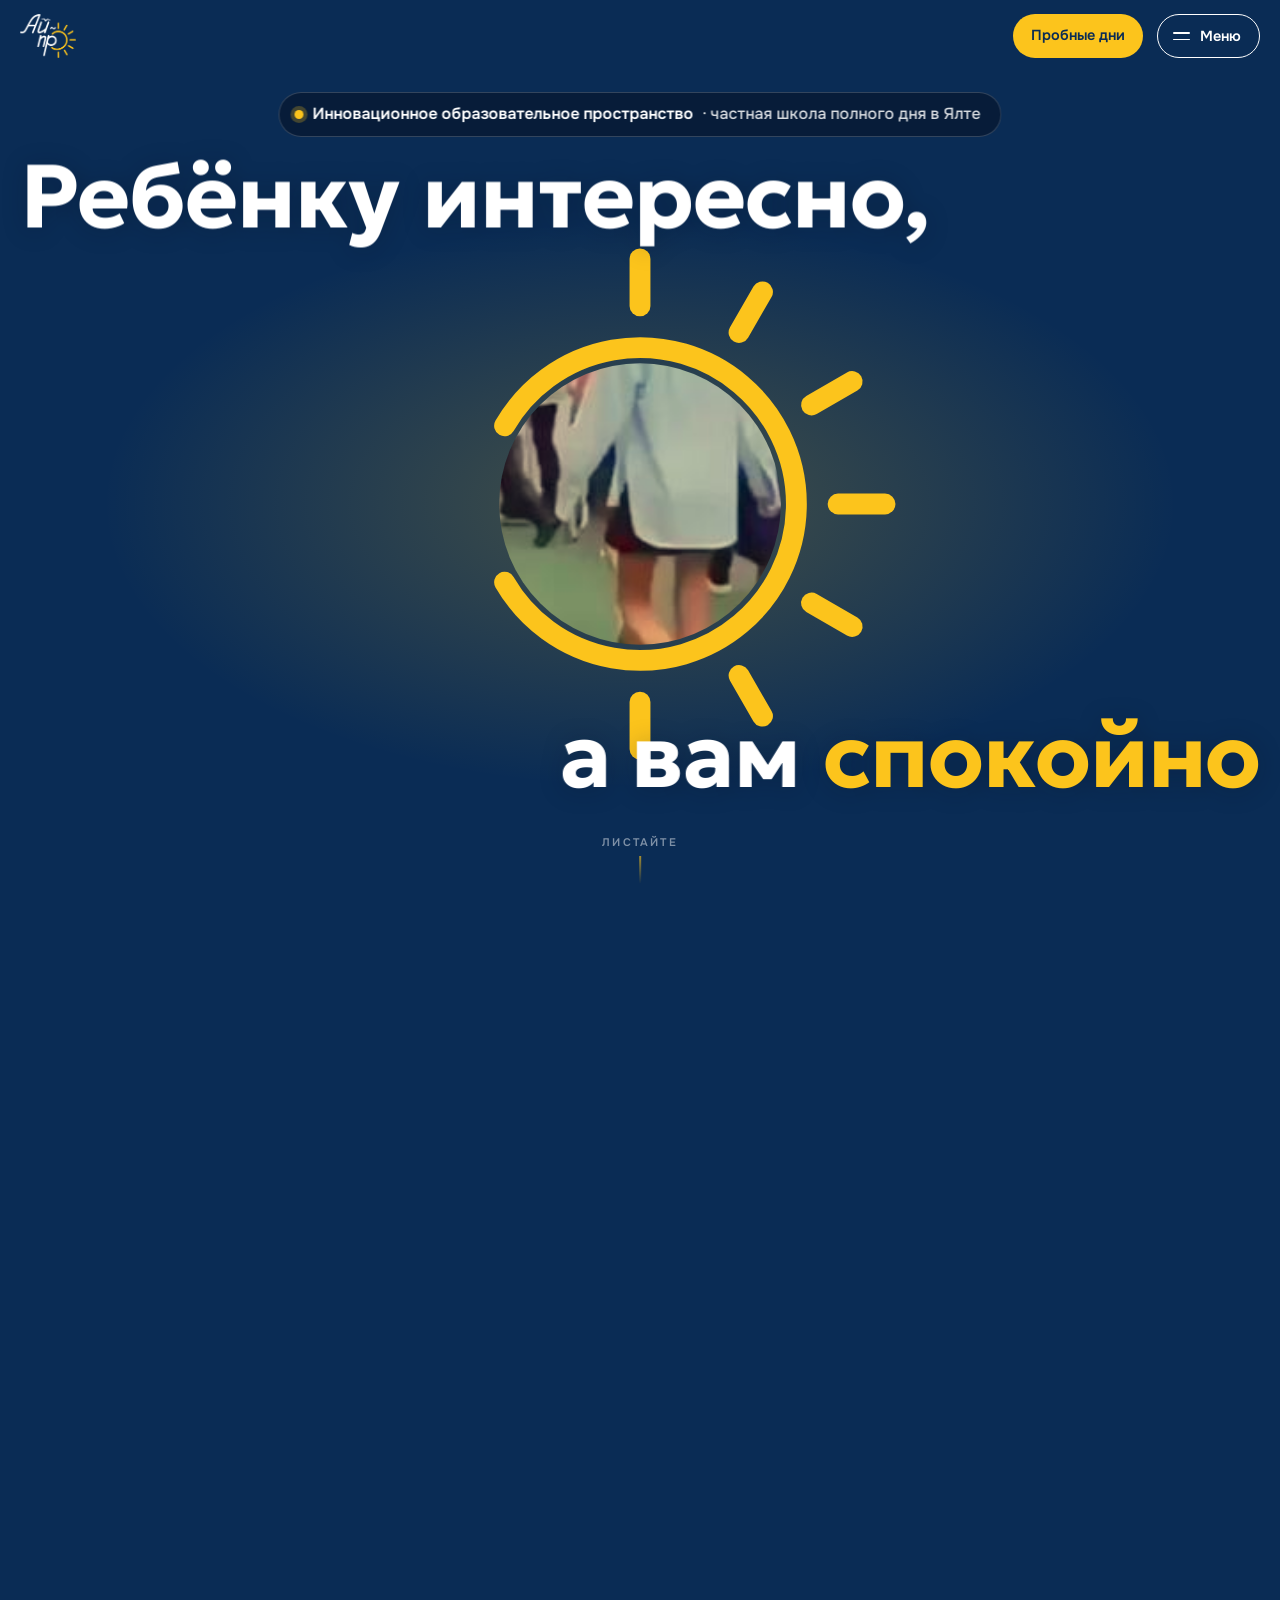
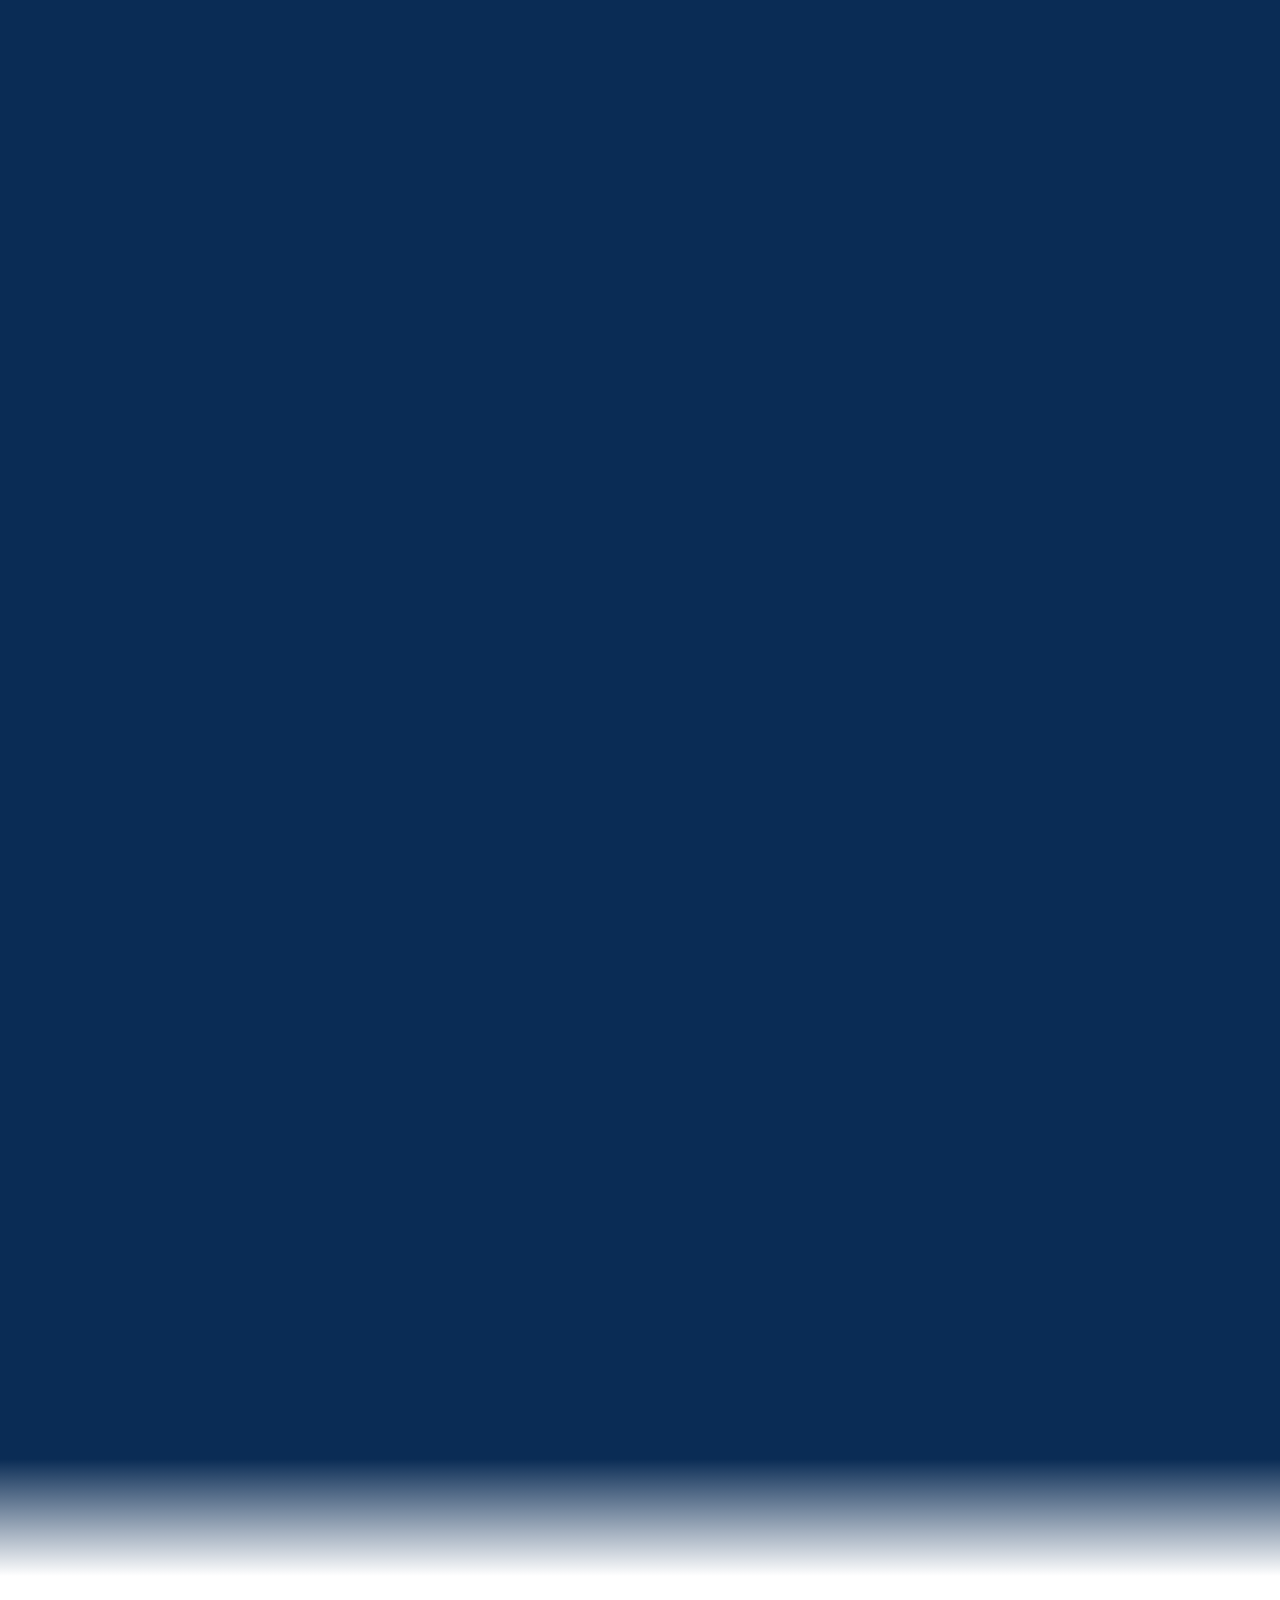
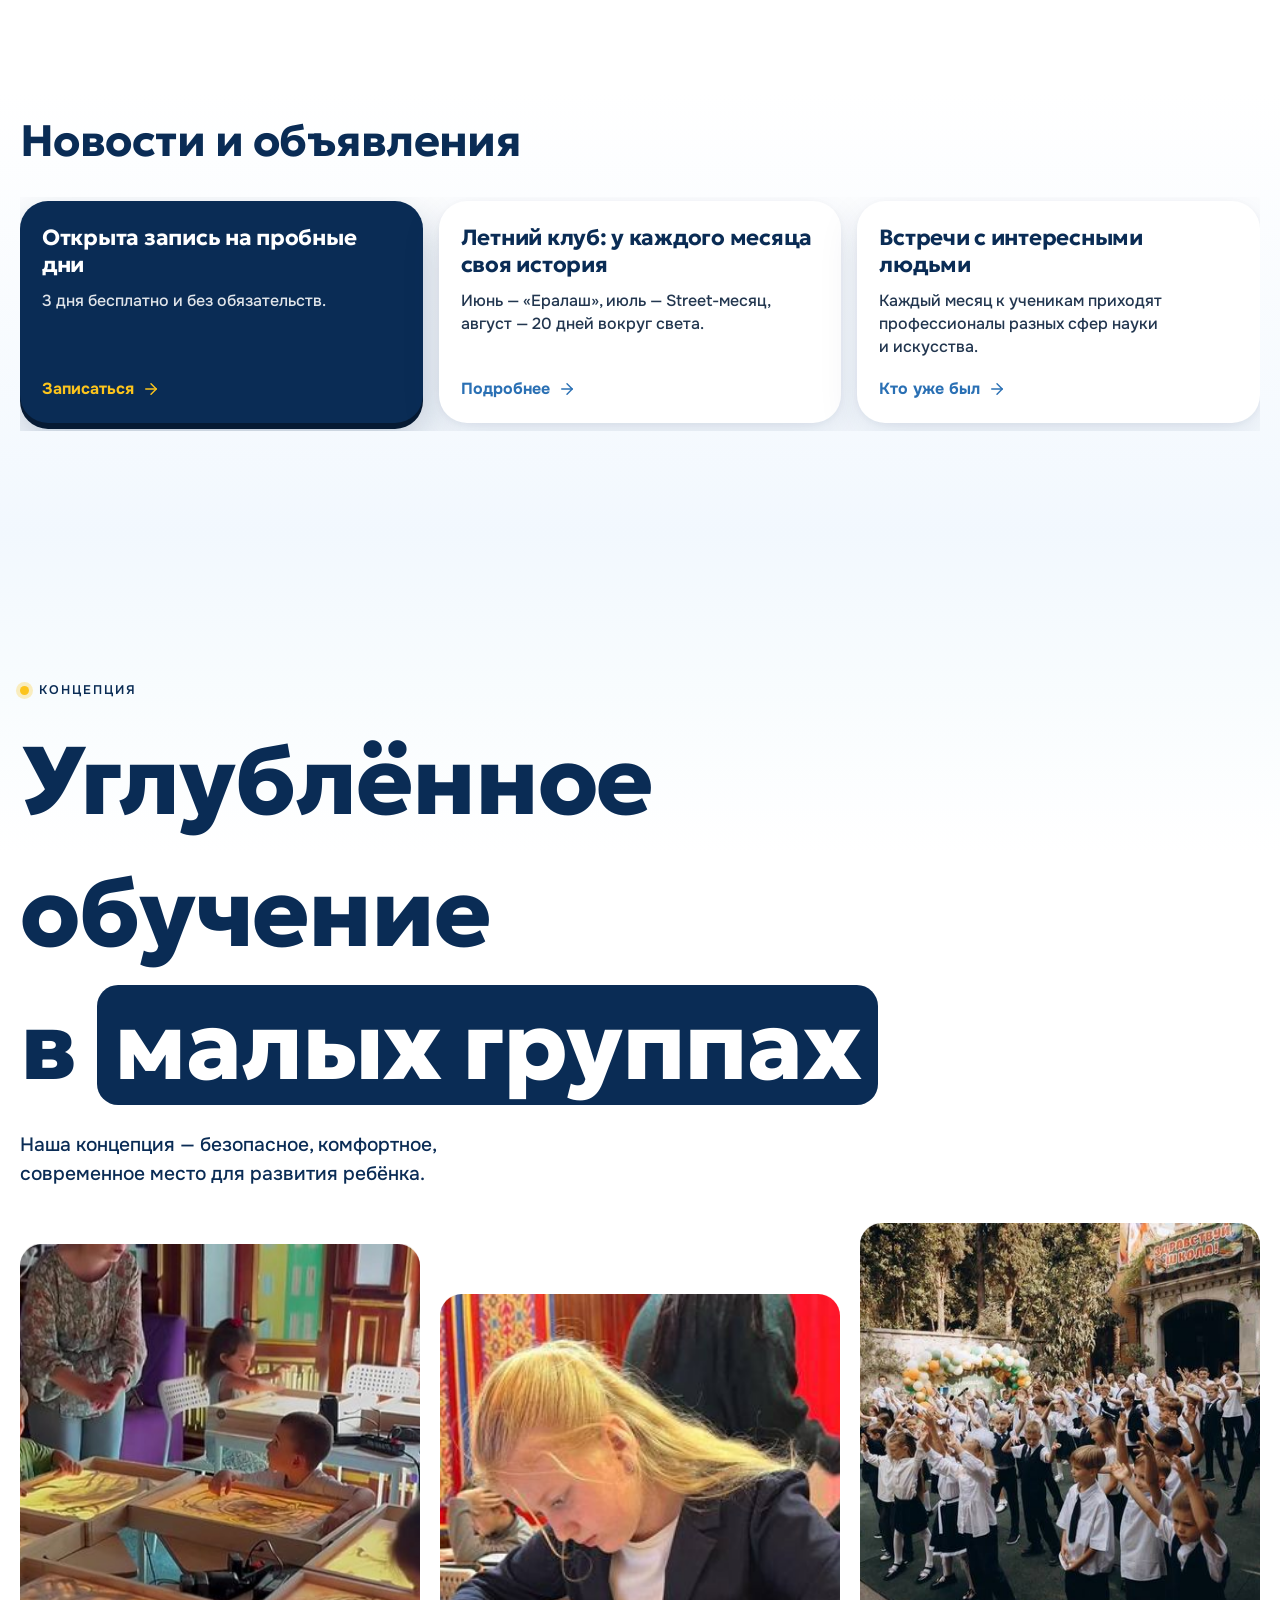
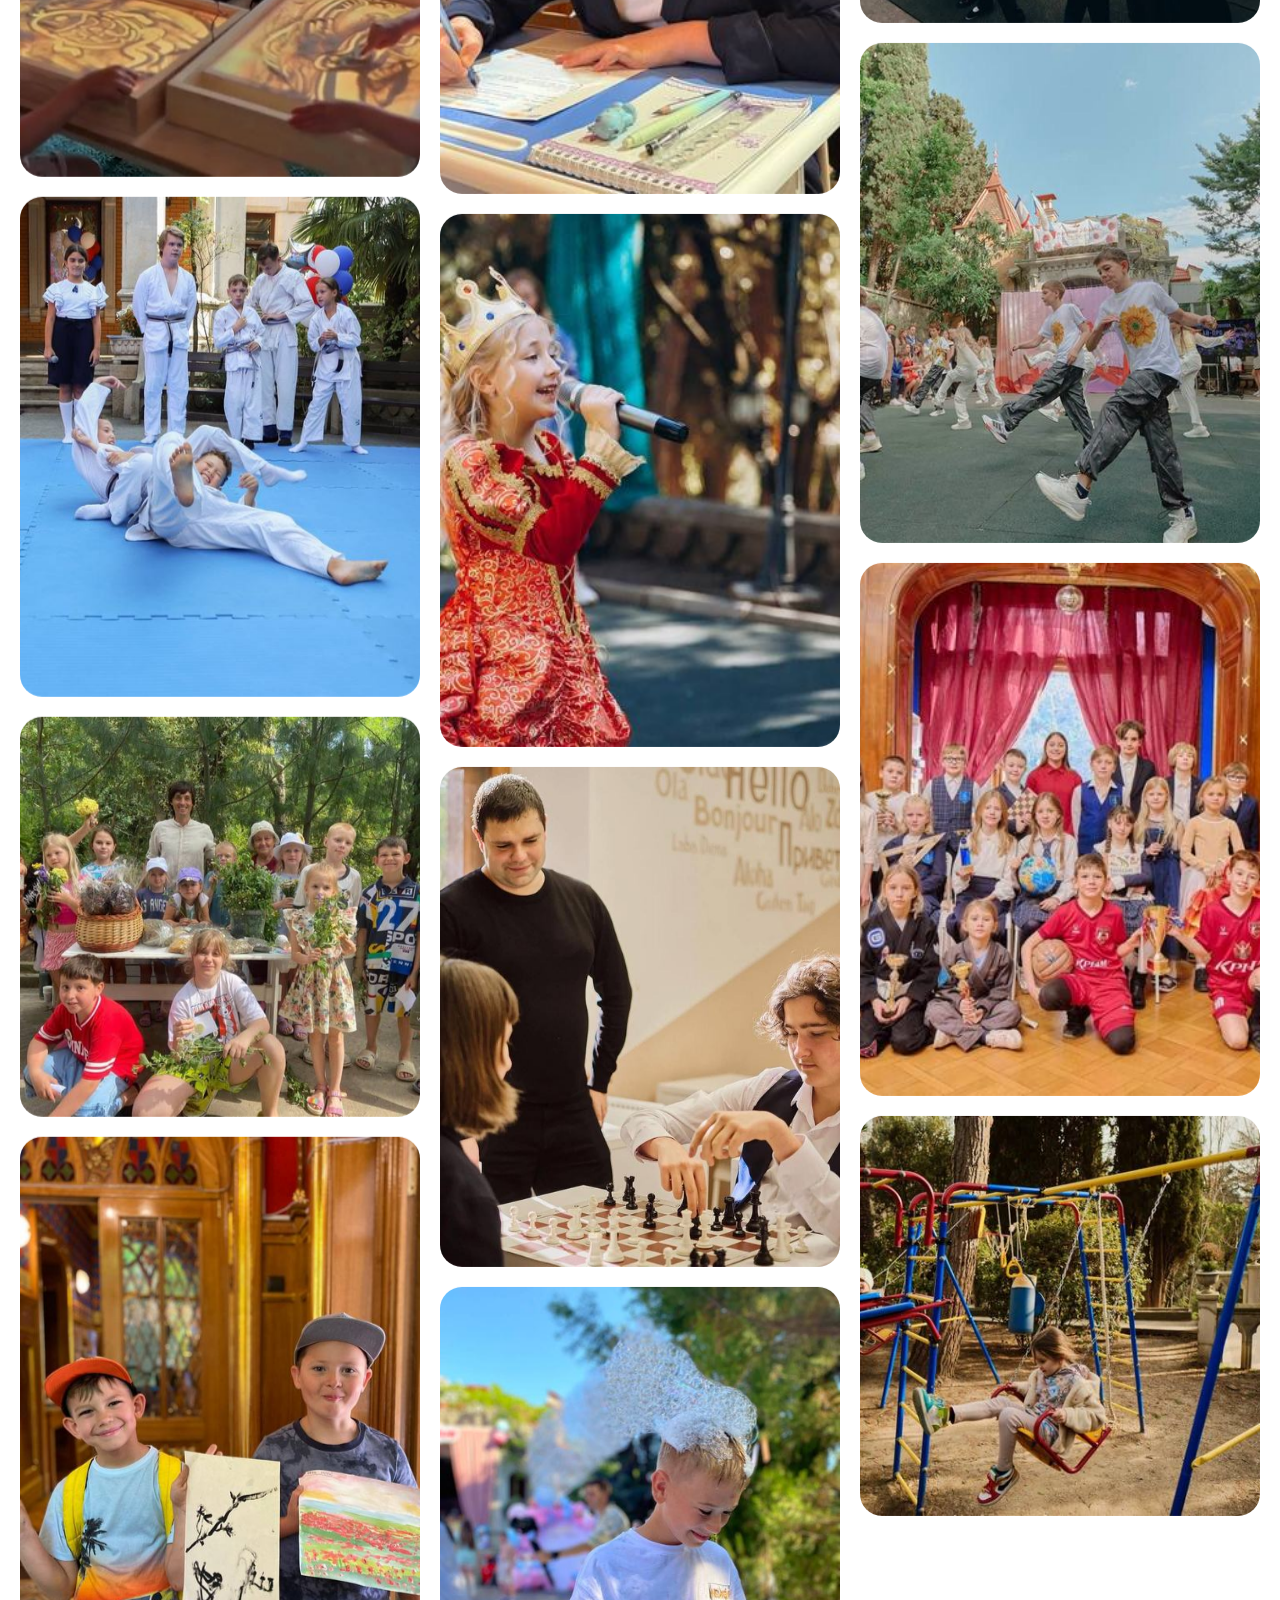
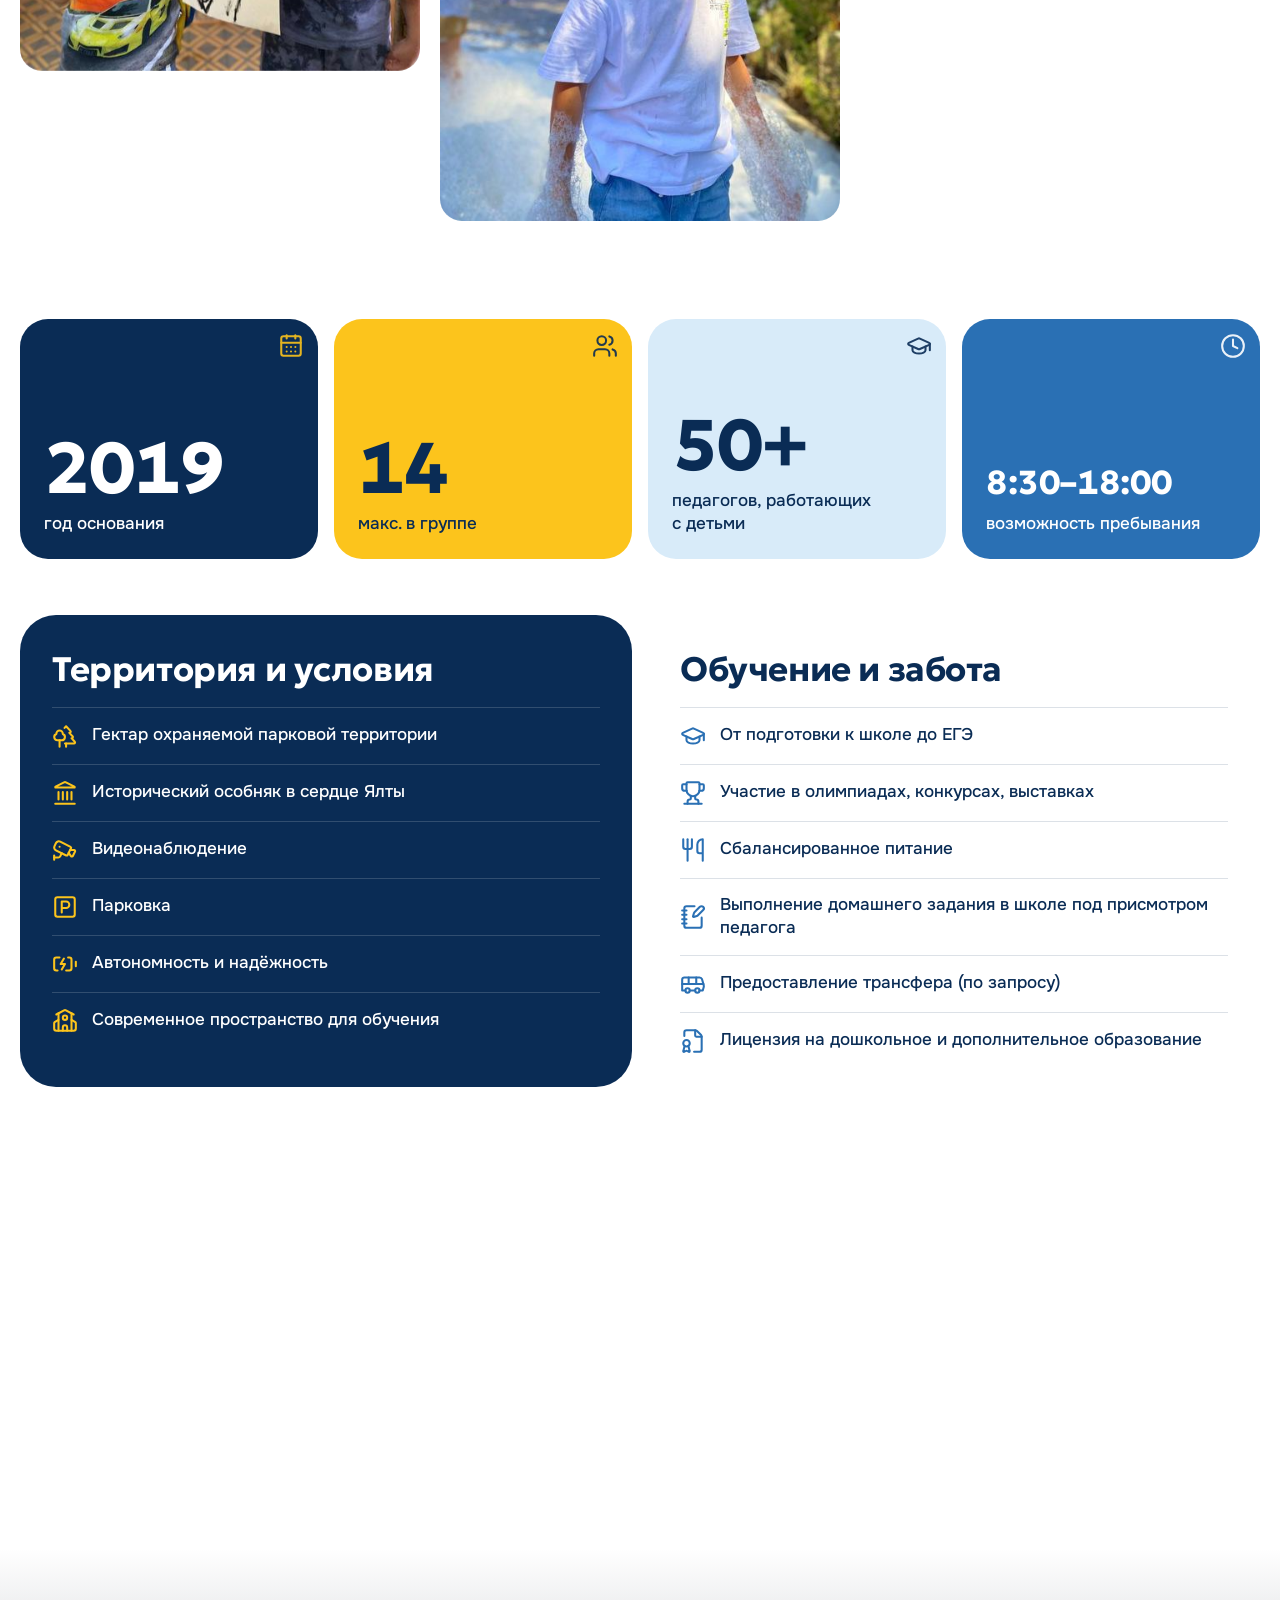
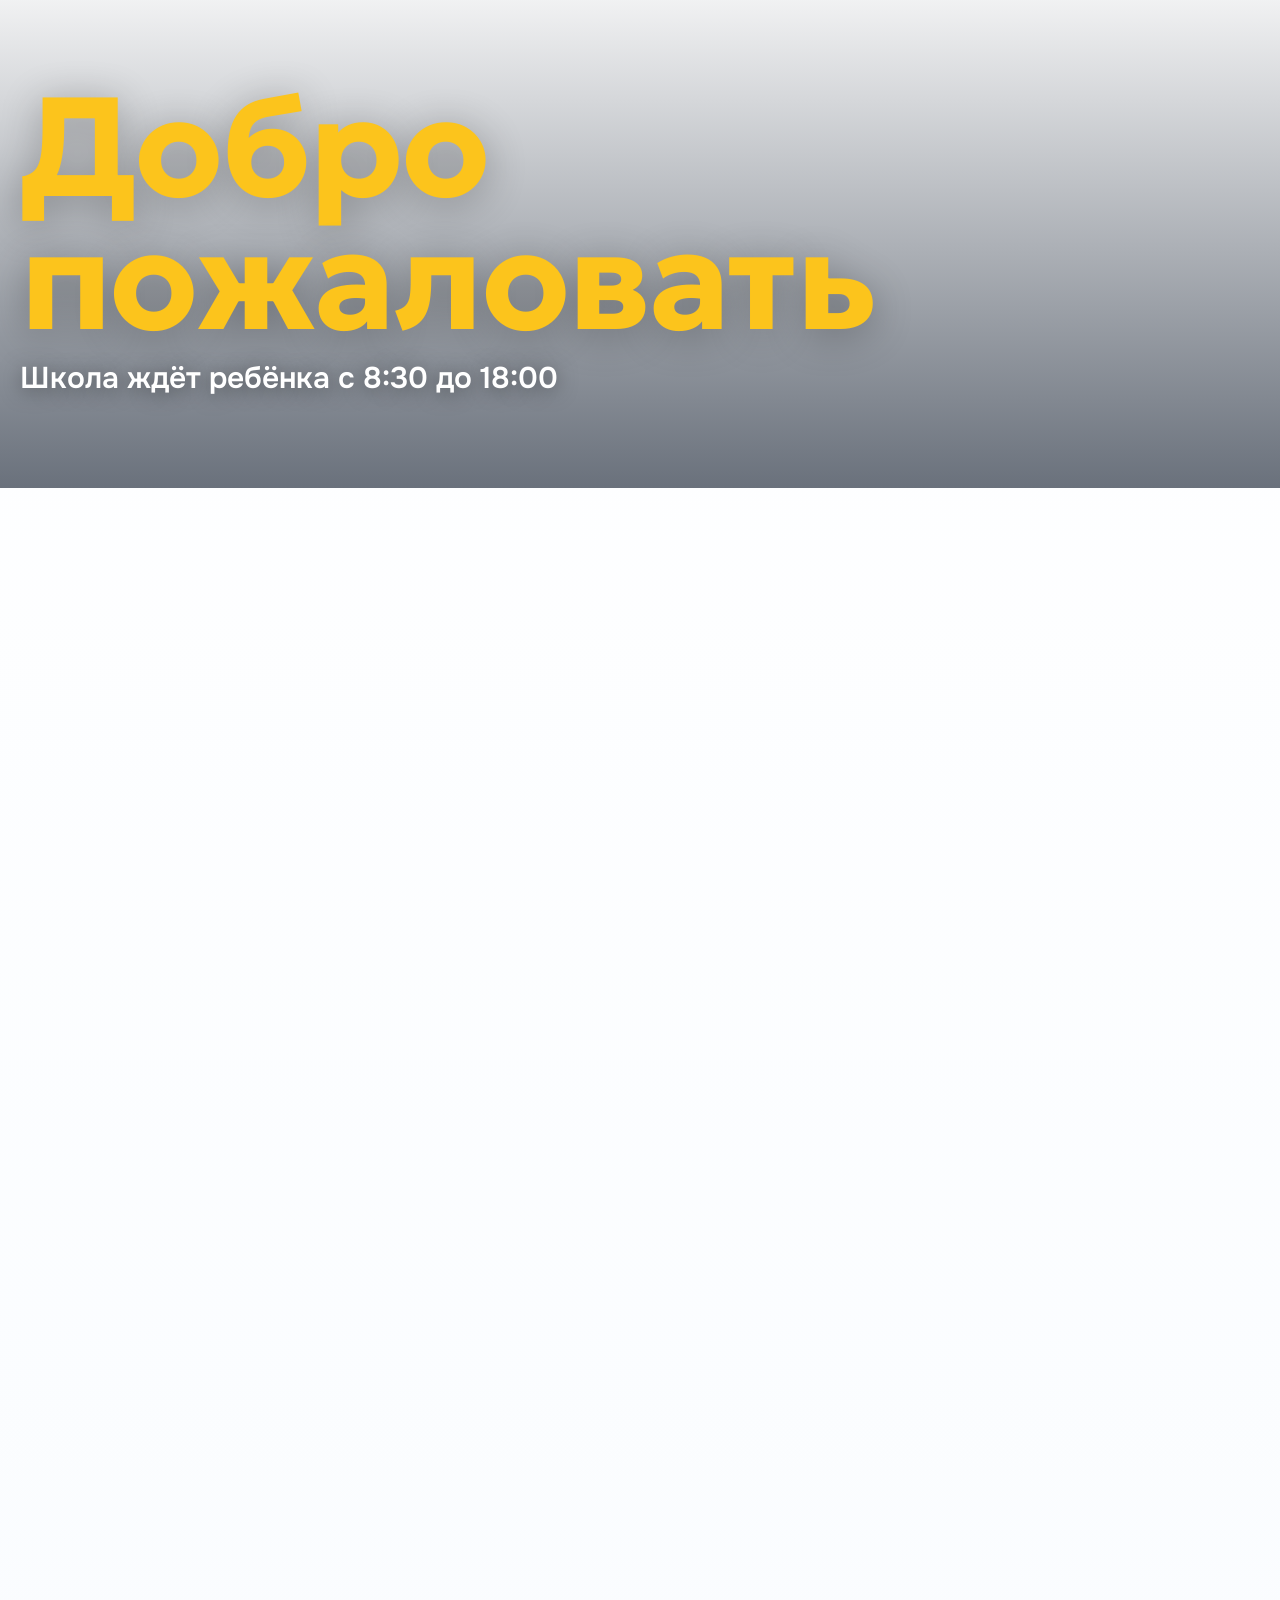
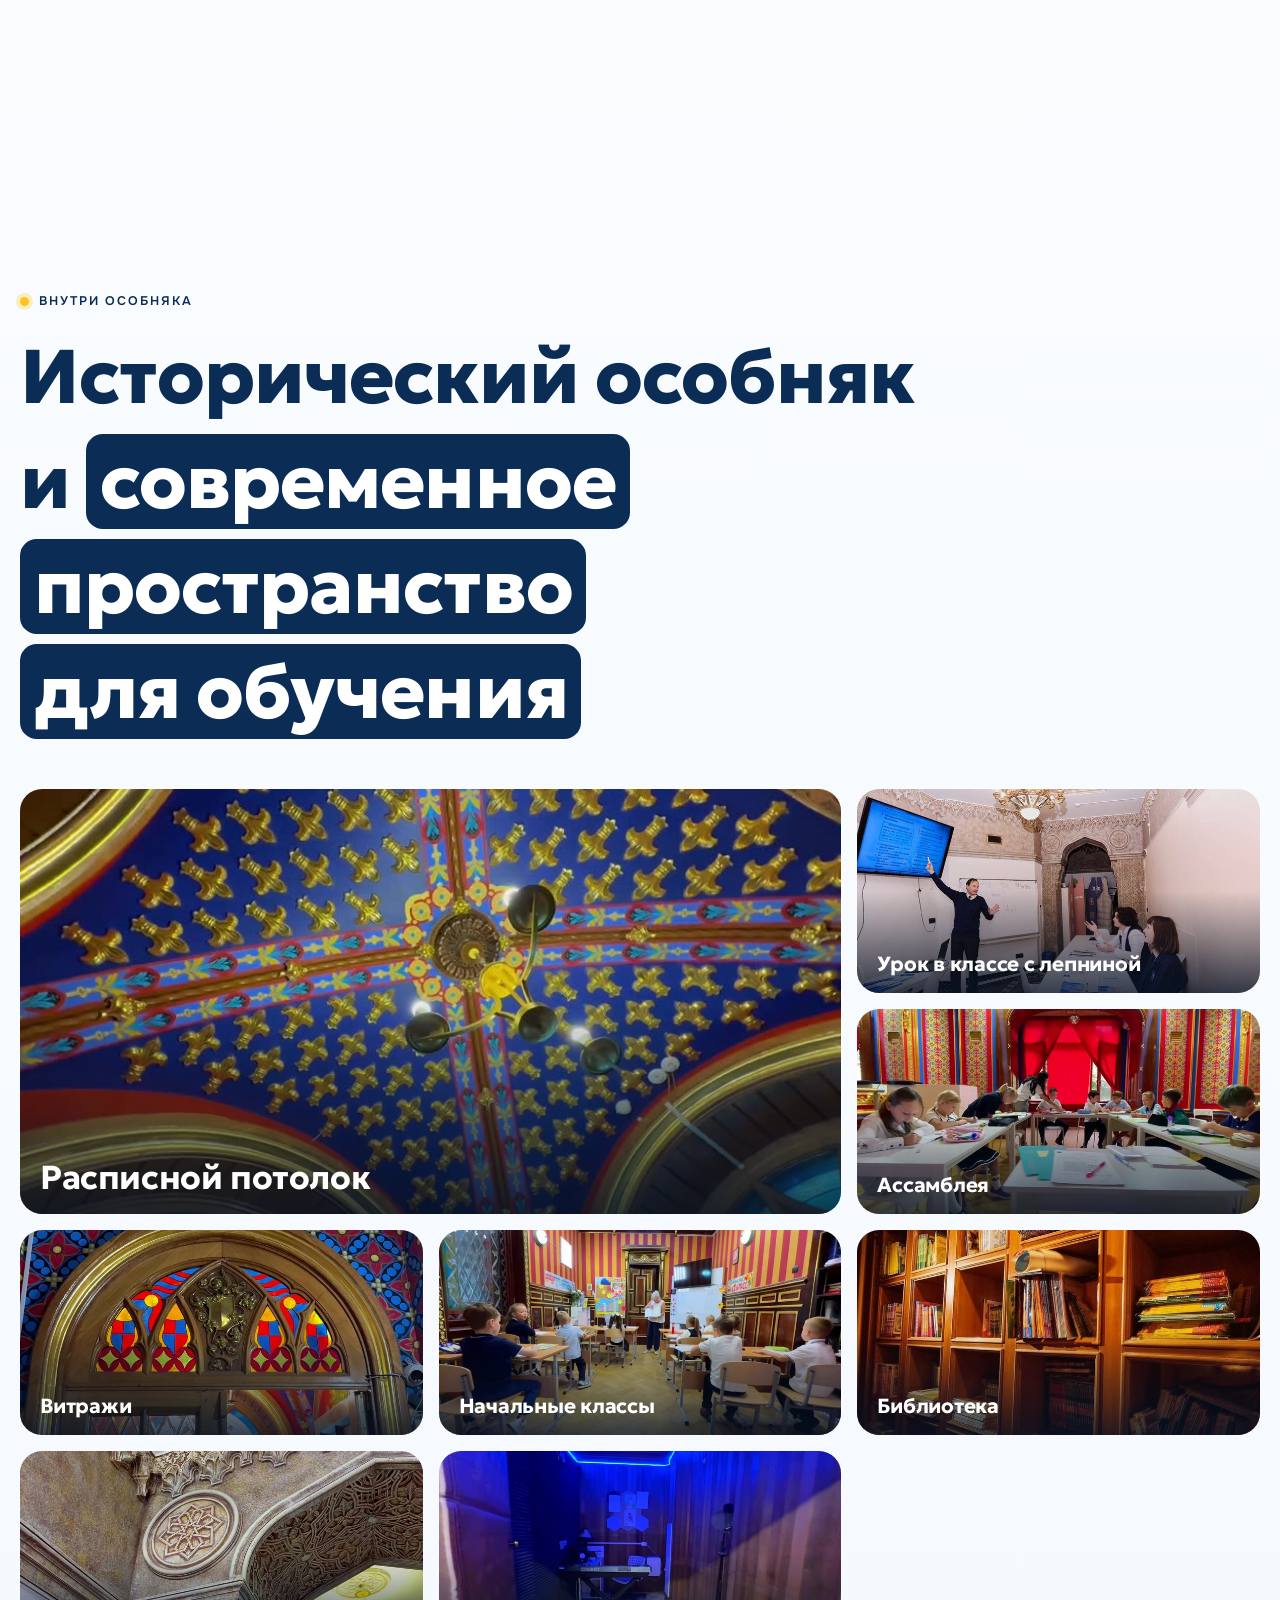
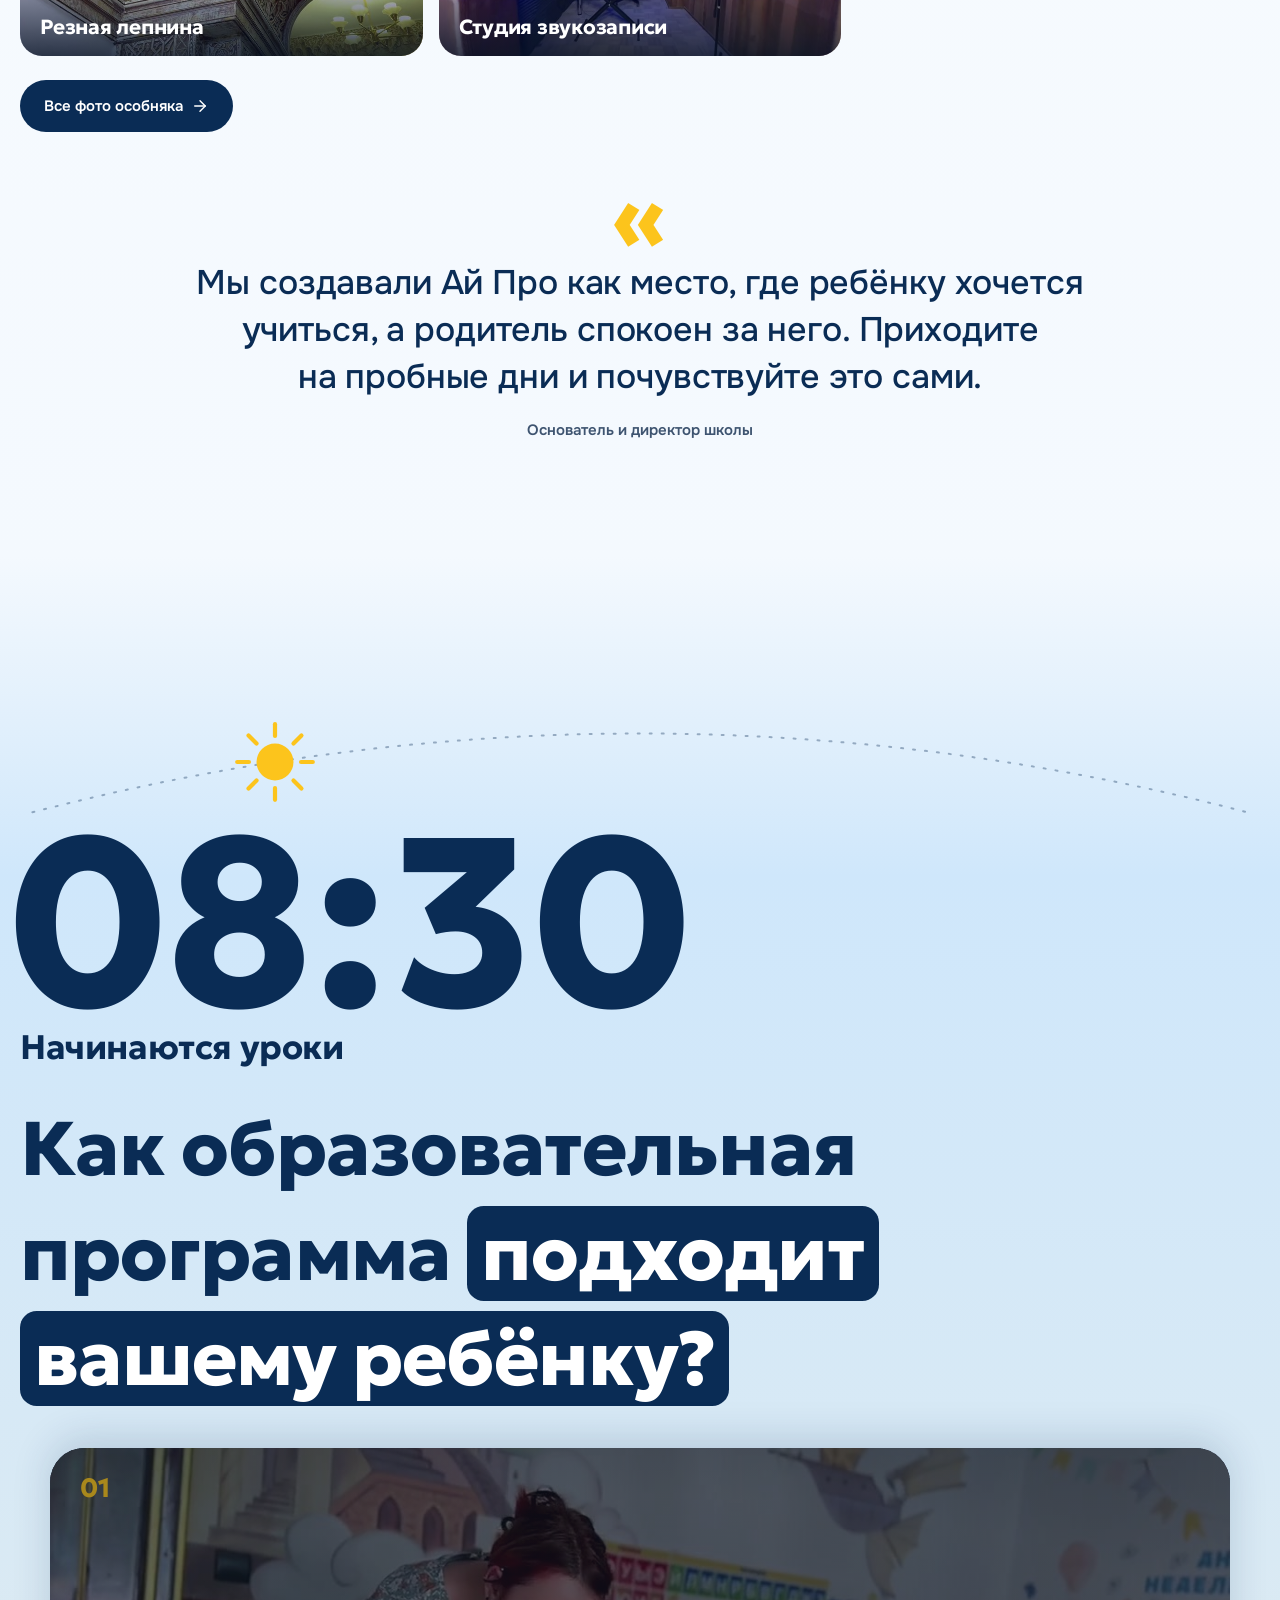
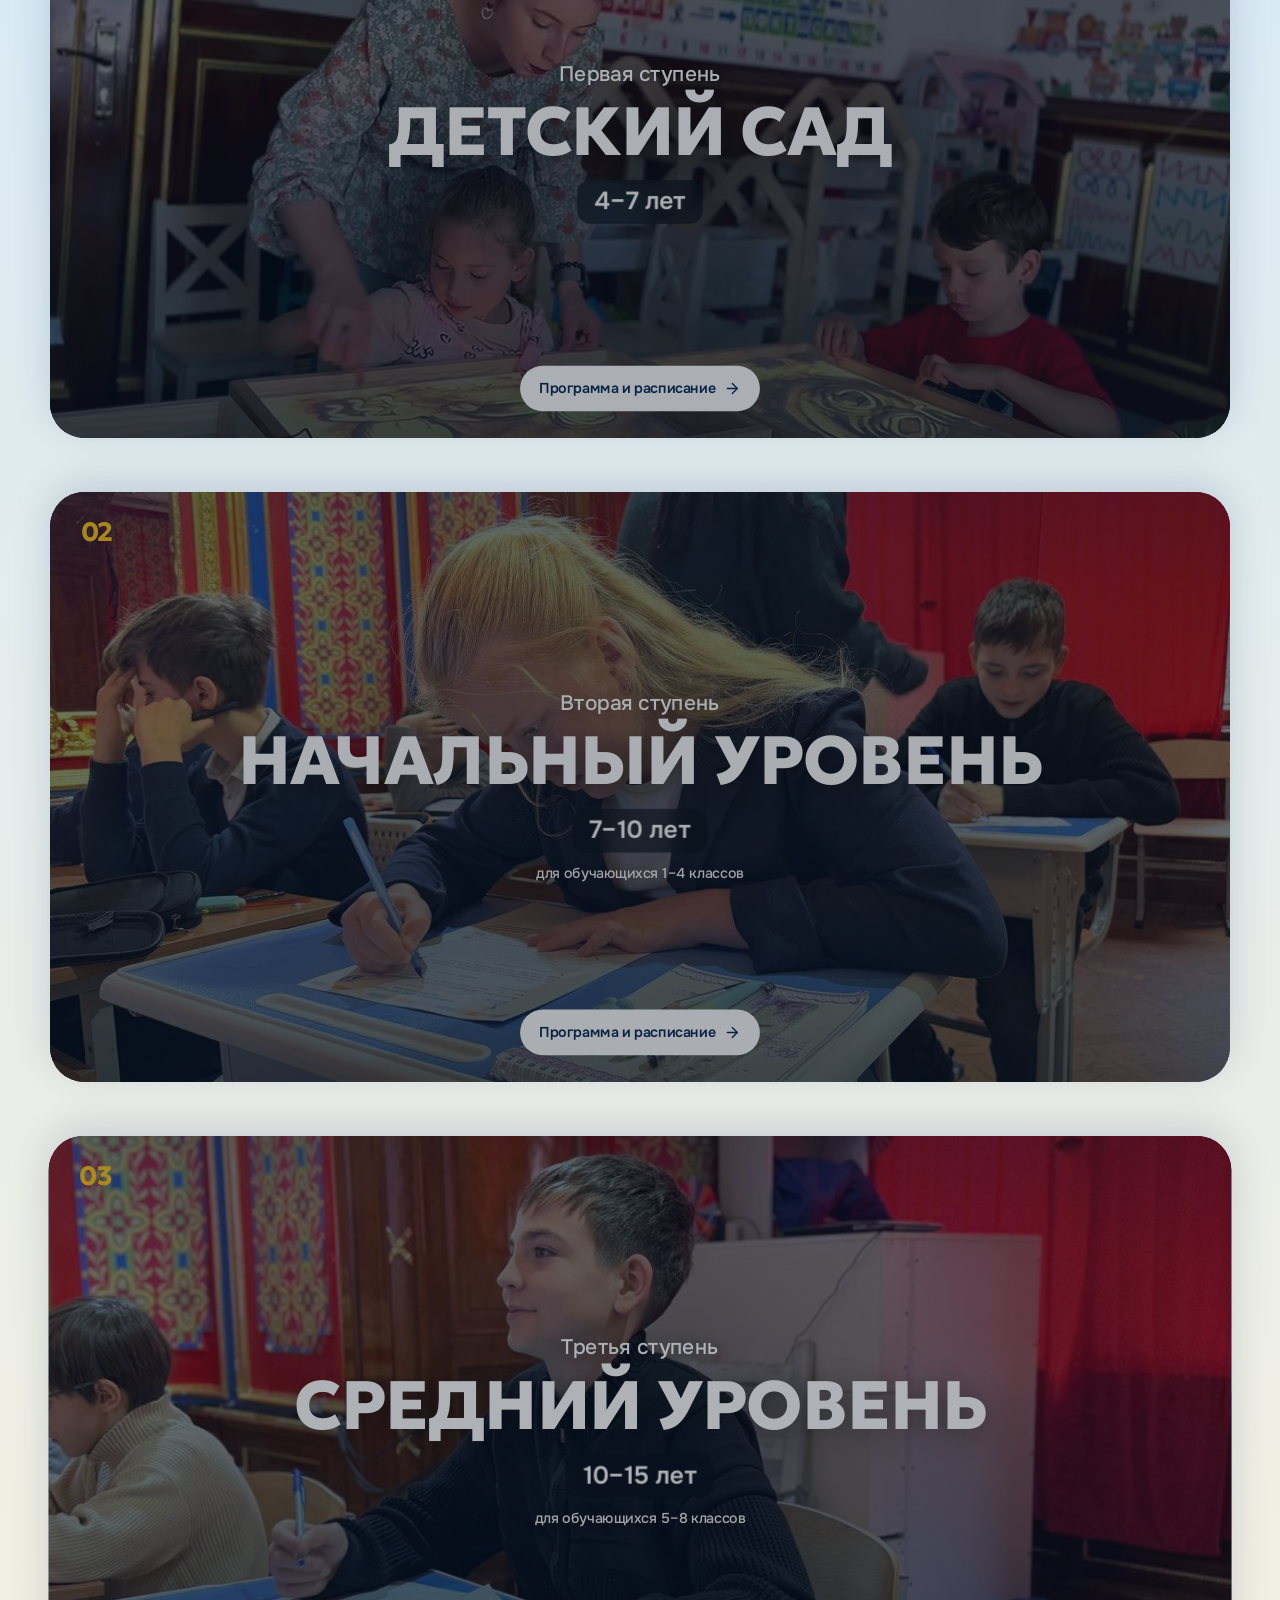
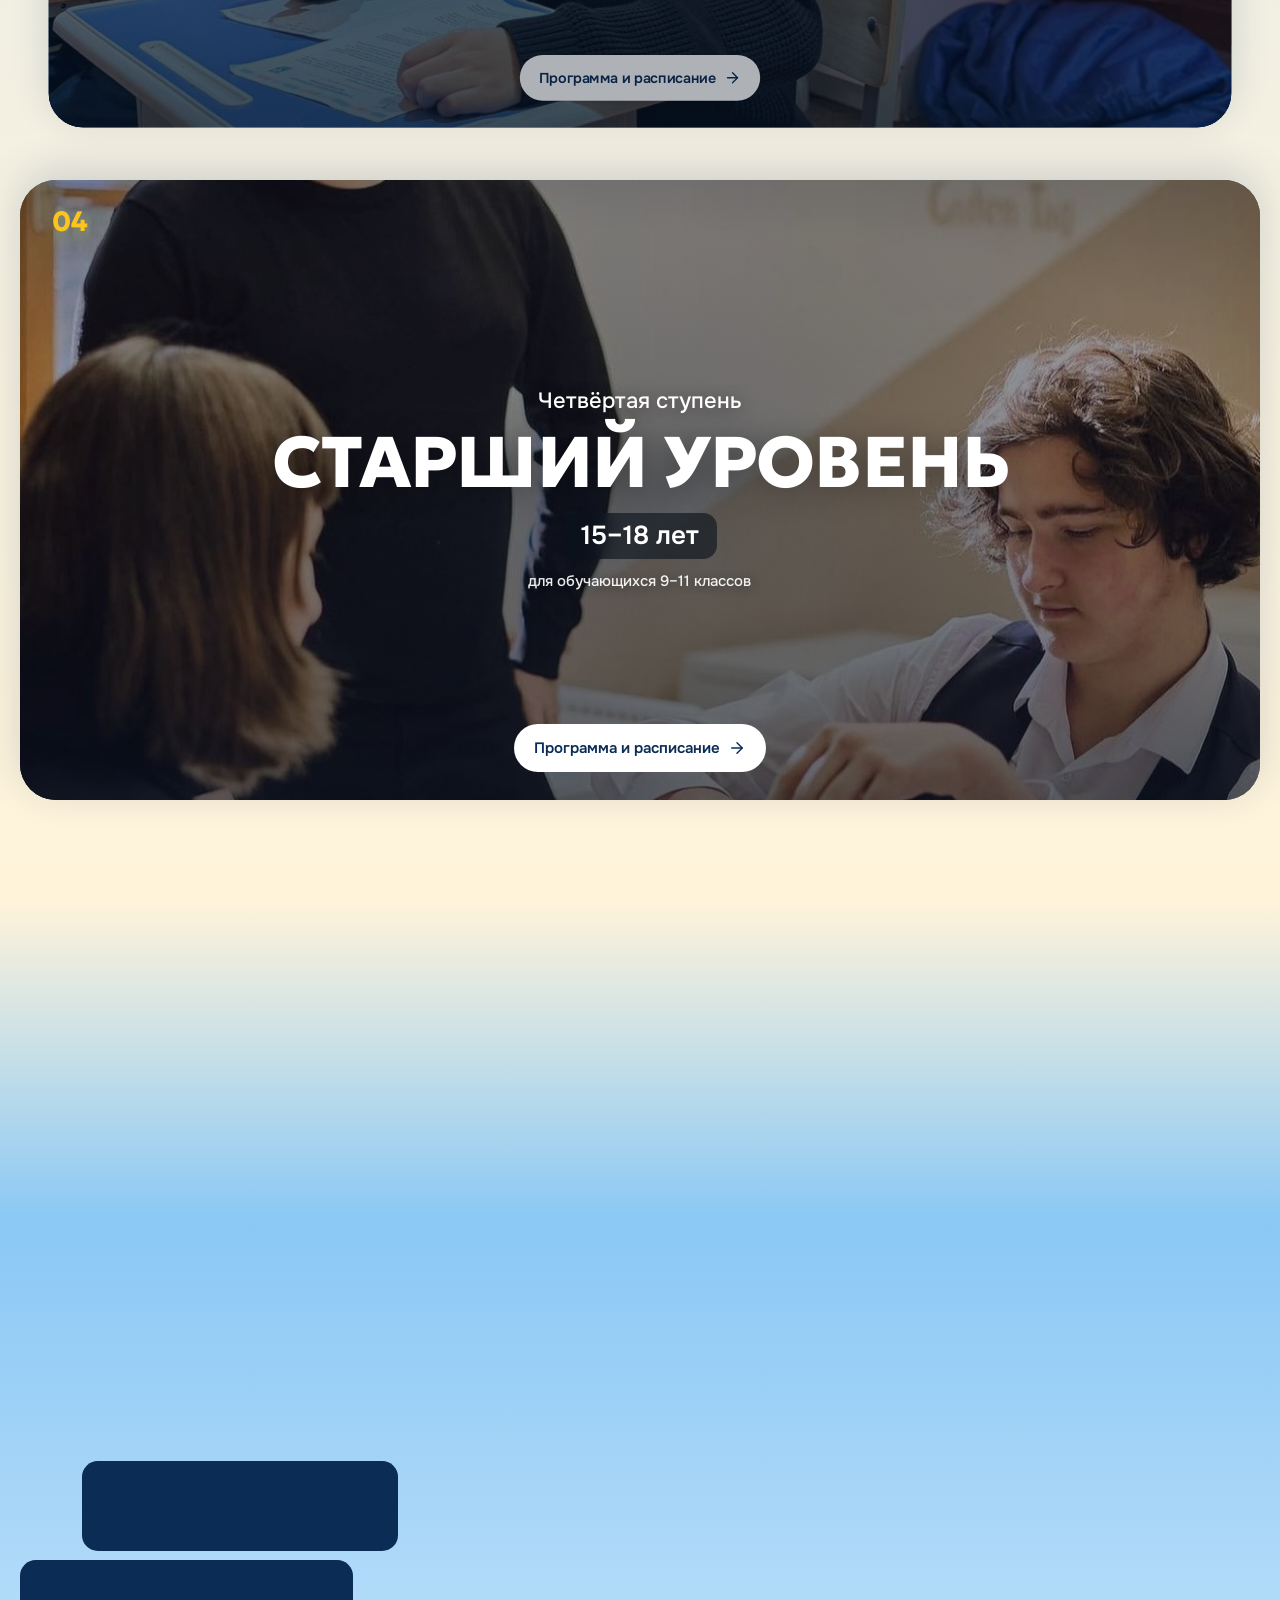
==== index.html @ 05d14e39 "Версия A: видео остаётся, пока солнце улетает в логотип После раскрытия видео больше не сжимается об" ====
<!doctype html>
<html lang="ru">
<head>
<meta charset="utf-8">
<meta name="viewport" content="width=device-width, initial-scale=1, viewport-fit=cover">
<title>Ай Про · частная школа полного дня в Ялте</title>
<meta name="description" content="Ай Про (IPROSCHOOL) — частная школа полного дня в Ялте для детей 4–18 лет: детский сад и школа в историческом особняке, малые группы до 14 человек, языки с носителями, кружки, питание и трансфер. Три пробных дня бесплатно.">
<meta name="theme-color" content="#0A2C55">
<meta property="og:type" content="website">
<meta property="og:locale" content="ru_RU">
<meta property="og:site_name" content="Ай Про · IPROSCHOOL">
<meta property="og:title" content="Ай Про · частная школа полного дня в Ялте">
<meta property="og:description" content="Детский сад и школа в историческом особняке: малые группы, языки с носителями, кружки, питание и трансфер. Три пробных дня бесплатно.">
<meta property="og:image" content="assets/og.jpg">
<link rel="icon" type="image/svg+xml" href="assets/favicon.svg">
<link rel="apple-touch-icon" href="assets/apple-touch-icon.png">
<link rel="preconnect" href="https://fonts.googleapis.com">
<link rel="preconnect" href="https://fonts.gstatic.com" crossorigin>
<link rel="stylesheet" href="https://fonts.googleapis.com/css2?family=Geologica:wght,SHRP@500..800,0..100&family=Onest:wght@400;500;600;700&display=swap">
<link rel="stylesheet" href="assets/css/site.css?v=d9f7a972">
<script>document.documentElement.classList.add('js');try{if(localStorage.getItem('ipro-a11y')==='1')document.documentElement.classList.add('a11y')}catch(e){}</script>
</head>
<body>
<svg class="sprite" aria-hidden="true" xmlns="http://www.w3.org/2000/svg"><symbol id="i-arrow-left" viewBox="0 0 24 24"><path d="m12 19-7-7 7-7" /> <path d="M19 12H5" /></symbol><symbol id="i-arrow-right" viewBox="0 0 24 24"><path d="M5 12h14" /> <path d="m12 5 7 7-7 7" /></symbol><symbol id="i-arrow-up" viewBox="0 0 24 24"><path d="m5 12 7-7 7 7" /> <path d="M12 19V5" /></symbol><symbol id="i-arrow-up-right" viewBox="0 0 24 24"><path d="M7 7h10v10" /> <path d="M7 17 17 7" /></symbol><symbol id="i-badge-percent" viewBox="0 0 24 24"><path d="M3.85 8.62a4 4 0 0 1 4.78-4.77 4 4 0 0 1 6.74 0 4 4 0 0 1 4.78 4.78 4 4 0 0 1 0 6.74 4 4 0 0 1-4.77 4.78 4 4 0 0 1-6.75 0 4 4 0 0 1-4.78-4.77 4 4 0 0 1 0-6.76Z" /> <path d="m15 9-6 6" /> <path d="M9 9h.01" /> <path d="M15 15h.01" /></symbol><symbol id="i-battery-charging" viewBox="0 0 24 24"><path d="m11 7-3 5h4l-3 5" /> <path d="M14.856 6H16a2 2 0 0 1 2 2v8a2 2 0 0 1-2 2h-2.935" /> <path d="M22 14v-4" /> <path d="M5.14 18H4a2 2 0 0 1-2-2V8a2 2 0 0 1 2-2h2.936" /></symbol><symbol id="i-briefcase-medical" viewBox="0 0 24 24"><path d="M12 11v4" /> <path d="M14 13h-4" /> <path d="M16 6V4a2 2 0 0 0-2-2h-4a2 2 0 0 0-2 2v2" /> <path d="M18 6v14" /> <path d="M6 6v14" /> <rect width="20" height="14" x="2" y="6" rx="2" /></symbol><symbol id="i-building" viewBox="0 0 24 24"><path d="M12 10h.01" /> <path d="M12 14h.01" /> <path d="M12 6h.01" /> <path d="M16 10h.01" /> <path d="M16 14h.01" /> <path d="M16 6h.01" /> <path d="M8 10h.01" /> <path d="M8 14h.01" /> <path d="M8 6h.01" /> <path d="M9 22v-3a1 1 0 0 1 1-1h4a1 1 0 0 1 1 1v3" /> <rect x="4" y="2" width="16" height="20" rx="2" /></symbol><symbol id="i-bus" viewBox="0 0 24 24"><path d="M8 6v6" /> <path d="M15 6v6" /> <path d="M2 12h19.6" /> <path d="M18 18h3s.5-1.7.8-2.8c.1-.4.2-.8.2-1.2 0-.4-.1-.8-.2-1.2l-1.4-5C20.1 6.8 19.1 6 18 6H4a2 2 0 0 0-2 2v10h3" /> <circle cx="7" cy="18" r="2" /> <path d="M9 18h5" /> <circle cx="16" cy="18" r="2" /></symbol><symbol id="i-calendar-days" viewBox="0 0 24 24"><path d="M8 2v3" /> <path d="M16 2v3" /> <rect x="3" y="3" width="18" height="18" rx="2" /> <path d="M3 9h18" /> <path d="M8 13h.01" /> <path d="M12 13h.01" /> <path d="M16 13h.01" /> <path d="M8 17h.01" /> <path d="M12 17h.01" /> <path d="M16 17h.01" /></symbol><symbol id="i-carrot" viewBox="0 0 24 24"><path d="M15 16a1 1 0 0 0-7-7q-4 4-5.987 12.385a.5.5 0 0 0 .602.602Q11 20 15 16l-3-3" /> <path d="M15 9q4 4 7 0-3-4-7 0 4-4 0-7-4 3 0 7" /> <path d="m8 15-2.58-2.58" /></symbol><symbol id="i-cctv" viewBox="0 0 24 24"><path d="M16.75 12h3.632a1 1 0 0 1 .894 1.447l-2.034 4.069a1 1 0 0 1-1.708.134l-2.124-2.97" /> <path d="M17.106 9.053a1 1 0 0 1 .447 1.341l-3.106 6.211a1 1 0 0 1-1.342.447L3.61 12.3a2.92 2.92 0 0 1-1.3-3.91L3.69 5.6a2.92 2.92 0 0 1 3.92-1.3z" /> <path d="M2 19h3.76a2 2 0 0 0 1.8-1.1L9 15" /> <path d="M2 21v-4" /> <path d="M7 9h.01" /></symbol><symbol id="i-check" viewBox="0 0 24 24"><path d="M20 6 9 17l-5-5" /></symbol><symbol id="i-chevron-left" viewBox="0 0 24 24"><path d="m15 18-6-6 6-6" /></symbol><symbol id="i-chevron-right" viewBox="0 0 24 24"><path d="m9 18 6-6-6-6" /></symbol><symbol id="i-clock" viewBox="0 0 24 24"><circle cx="12" cy="12" r="10" /> <path d="M12 6v6l4 2" /></symbol><symbol id="i-eye" viewBox="0 0 24 24"><path d="M2.062 12.348a1 1 0 0 1 0-.696 10.75 10.75 0 0 1 19.876 0 1 1 0 0 1 0 .696 10.75 10.75 0 0 1-19.876 0" /> <circle cx="12" cy="12" r="3" /></symbol><symbol id="i-fence" viewBox="0 0 24 24"><path d="M4 3 2 5v15c0 .6.4 1 1 1h2c.6 0 1-.4 1-1V5Z" /> <path d="M6 8h4" /> <path d="M6 18h4" /> <path d="m12 3-2 2v15c0 .6.4 1 1 1h2c.6 0 1-.4 1-1V5Z" /> <path d="M14 8h4" /> <path d="M14 18h4" /> <path d="m20 3-2 2v15c0 .6.4 1 1 1h2c.6 0 1-.4 1-1V5Z" /></symbol><symbol id="i-file-badge" viewBox="0 0 24 24"><path d="M13 22h5a2 2 0 0 0 2-2V8a2.4 2.4 0 0 0-.706-1.706l-3.588-3.588A2.4 2.4 0 0 0 14 2H6a2 2 0 0 0-2 2v3.3" /> <path d="M14 2v5a1 1 0 0 0 1 1h5" /> <path d="m7.69 16.479 1.29 4.88a.5.5 0 0 1-.698.591l-1.843-.849a1 1 0 0 0-.879.001l-1.846.85a.5.5 0 0 1-.692-.593l1.29-4.88" /> <circle cx="6" cy="14" r="3" /></symbol><symbol id="i-file-text" viewBox="0 0 24 24"><path d="M6 22a2 2 0 0 1-2-2V4a2 2 0 0 1 2-2h8a2.4 2.4 0 0 1 1.704.706l3.588 3.588A2.4 2.4 0 0 1 20 8v12a2 2 0 0 1-2 2z" /> <path d="M14 2v5a1 1 0 0 0 1 1h5" /> <path d="M10 9H8" /> <path d="M16 13H8" /> <path d="M16 17H8" /></symbol><symbol id="i-fire-extinguisher" viewBox="0 0 24 24"><path d="M15 6.5V3a1 1 0 0 0-1-1h-2a1 1 0 0 0-1 1v3.5" /> <path d="M9 18h8" /> <path d="M18 3h-3" /> <path d="M11 3a6 6 0 0 0-6 6v11" /> <path d="M5 13h4" /> <path d="M17 10a4 4 0 0 0-8 0v10a2 2 0 0 0 2 2h4a2 2 0 0 0 2-2Z" /></symbol><symbol id="i-graduation-cap" viewBox="0 0 24 24"><path d="M21.42 10.922a1 1 0 0 0-.019-1.838L12.83 5.18a2 2 0 0 0-1.66 0L2.6 9.08a1 1 0 0 0 0 1.832l8.57 3.908a2 2 0 0 0 1.66 0z" /> <path d="M22 10v6" /> <path d="M6 12.5V16a6 3 0 0 0 12 0v-3.5" /></symbol><symbol id="i-hand-coins" viewBox="0 0 24 24"><path d="M11 15h2a2 2 0 1 0 0-4h-3c-.6 0-1.1.2-1.4.6L3 17" /> <path d="m7 21 1.6-1.4c.3-.4.8-.6 1.4-.6h4c1.1 0 2.1-.4 2.8-1.2l4.6-4.4a2 2 0 0 0-2.75-2.91l-4.2 3.9" /> <path d="m2 16 6 6" /> <circle cx="16" cy="9" r="2.9" /> <circle cx="6" cy="5" r="3" /></symbol><symbol id="i-house" viewBox="0 0 24 24"><path d="M15 21v-8a1 1 0 0 0-1-1h-4a1 1 0 0 0-1 1v8" /> <path d="M3 10a2 2 0 0 1 .709-1.528l7-6a2 2 0 0 1 2.582 0l7 6A2 2 0 0 1 21 10v9a2 2 0 0 1-2 2H5a2 2 0 0 1-2-2z" /></symbol><symbol id="i-landmark" viewBox="0 0 24 24"><path d="M10 18v-7" /> <path d="M11.119 2.205a2 2 0 0 1 1.762 0l7.84 3.846A.5.5 0 0 1 20.5 7h-17a.5.5 0 0 1-.22-.949z" /> <path d="M14 18v-7" /> <path d="M18 18v-7" /> <path d="M3 22h18" /> <path d="M6 18v-7" /></symbol><symbol id="i-lock" viewBox="0 0 24 24"><rect width="18" height="11" x="3" y="11" rx="2" ry="2" /> <path d="M7 11V7a5 5 0 0 1 10 0v4" /></symbol><symbol id="i-map-pin" viewBox="0 0 24 24"><path d="M20 10c0 4.993-5.539 10.193-7.399 11.799a1 1 0 0 1-1.202 0C9.539 20.193 4 14.993 4 10a8 8 0 0 1 16 0" /> <circle cx="12" cy="10" r="3" /></symbol><symbol id="i-message-circle" viewBox="0 0 24 24"><path d="M2.992 16.342a2 2 0 0 1 .094 1.167l-1.065 3.29a1 1 0 0 0 1.236 1.168l3.413-.998a2 2 0 0 1 1.099.092 10 10 0 1 0-4.777-4.719" /></symbol><symbol id="i-message-circle-question-mark" viewBox="0 0 24 24"><path d="M2.992 16.342a2 2 0 0 1 .094 1.167l-1.065 3.29a1 1 0 0 0 1.236 1.168l3.413-.998a2 2 0 0 1 1.099.092 10 10 0 1 0-4.777-4.719" /> <path d="M9.09 9a3 3 0 0 1 5.83 1c0 2-3 3-3 3" /> <path d="M12 17h.01" /></symbol><symbol id="i-notebook-pen" viewBox="0 0 24 24"><path d="M13.4 2H6a2 2 0 0 0-2 2v16a2 2 0 0 0 2 2h12a2 2 0 0 0 2-2v-7.4" /> <path d="M2 6h4" /> <path d="M2 10h4" /> <path d="M2 14h4" /> <path d="M2 18h4" /> <path d="M21.378 5.626a1 1 0 1 0-3.004-3.004l-5.01 5.012a2 2 0 0 0-.506.854l-.837 2.87a.5.5 0 0 0 .62.62l2.87-.837a2 2 0 0 0 .854-.506z" /></symbol><symbol id="i-phone" viewBox="0 0 24 24"><path d="M13.832 16.568a1 1 0 0 0 1.213-.303l.355-.465A2 2 0 0 1 17 15h3a2 2 0 0 1 2 2v3a2 2 0 0 1-2 2A18 18 0 0 1 2 4a2 2 0 0 1 2-2h3a2 2 0 0 1 2 2v3a2 2 0 0 1-.8 1.6l-.468.351a1 1 0 0 0-.292 1.233 14 14 0 0 0 6.392 6.384" /></symbol><symbol id="i-play" viewBox="0 0 24 24"><path d="M5 5a2 2 0 0 1 3.008-1.728l11.997 6.998a2 2 0 0 1 .003 3.458l-12 7A2 2 0 0 1 5 19z" /></symbol><symbol id="i-plus" viewBox="0 0 24 24"><path d="M5 12h14" /> <path d="M12 5v14" /></symbol><symbol id="i-quote" viewBox="0 0 24 24"><path d="M16 3a2 2 0 0 0-2 2v6a2 2 0 0 0 2 2 1 1 0 0 1 1 1v1a2 2 0 0 1-2 2 1 1 0 0 0-1 1v2a1 1 0 0 0 1 1 6 6 0 0 0 6-6V5a2 2 0 0 0-2-2z" /> <path d="M5 3a2 2 0 0 0-2 2v6a2 2 0 0 0 2 2 1 1 0 0 1 1 1v1a2 2 0 0 1-2 2 1 1 0 0 0-1 1v2a1 1 0 0 0 1 1 6 6 0 0 0 6-6V5a2 2 0 0 0-2-2z" /></symbol><symbol id="i-salad" viewBox="0 0 24 24"><path d="M19.496 12a2.5 2.5 0 00.399-2.214A2 2 0 0020.32 6.5 2 2 0 0019 3a2 2 0 00-1.5.68 2 2 0 00-3.287.424 2.5 2.5 0 00-3.189 2.06A3 3 0 0012 12l4-4" /> <path d="M4 12a1 1 0 00-.99 1.133A9 9 0 0012 21a9 9 0 008.99-7.867A1 1 0 0020 12z" /> <path d="M7 21h10" /> <path d="M9.85 6.907A3.5 3.5 0 005.05 12" /></symbol><symbol id="i-school" viewBox="0 0 24 24"><path d="M14 21v-3a2 2 0 0 0-4 0v3" /> <path d="M18 4.933V21" /> <path d="m4 6 7.106-3.79a2 2 0 0 1 1.788 0L20 6" /> <path d="m6 11-3.52 2.147a1 1 0 0 0-.48.854V19a2 2 0 0 0 2 2h16a2 2 0 0 0 2-2v-5a1 1 0 0 0-.48-.853L18 11" /> <path d="M6 4.933V21" /> <circle cx="12" cy="9" r="2" /></symbol><symbol id="i-send" viewBox="0 0 24 24"><path d="M14.536 21.686a.5.5 0 0 0 .937-.024l6.5-19a.496.496 0 0 0-.635-.635l-19 6.5a.5.5 0 0 0-.024.937l7.93 3.18a2 2 0 0 1 1.112 1.11z" /> <path d="m21.854 2.147-10.94 10.939" /></symbol><symbol id="i-shield-check" viewBox="0 0 24 24"><path d="M20 13c0 5-3.5 7.5-7.66 8.95a1 1 0 0 1-.67-.01C7.5 20.5 4 18 4 13V6a1 1 0 0 1 1-1c2 0 4.5-1.2 6.24-2.72a1.17 1.17 0 0 1 1.52 0C14.51 3.81 17 5 19 5a1 1 0 0 1 1 1z" /> <path d="m9 12 2 2 4-4" /></symbol><symbol id="i-siren" viewBox="0 0 24 24"><path d="M7 18v-6a5 5 0 1 1 10 0v6" /> <path d="M5 21a1 1 0 0 0 1 1h12a1 1 0 0 0 1-1v-1a2 2 0 0 0-2-2H7a2 2 0 0 0-2 2z" /> <path d="M21 12h1" /> <path d="M18.5 4.5 18 5" /> <path d="M2 12h1" /> <path d="M12 2v1" /> <path d="m4.929 4.929.707.707" /> <path d="M12 12v6" /></symbol><symbol id="i-sparkles" viewBox="0 0 24 24"><path d="M11.017 2.814a1 1 0 0 1 1.966 0l1.051 5.558a2 2 0 0 0 1.594 1.594l5.558 1.051a1 1 0 0 1 0 1.966l-5.558 1.051a2 2 0 0 0-1.594 1.594l-1.051 5.558a1 1 0 0 1-1.966 0l-1.051-5.558a2 2 0 0 0-1.594-1.594l-5.558-1.051a1 1 0 0 1 0-1.966l5.558-1.051a2 2 0 0 0 1.594-1.594z" /> <path d="M20 2v4" /> <path d="M22 4h-4" /> <circle cx="4" cy="20" r="2" /></symbol><symbol id="i-square-parking" viewBox="0 0 24 24"><rect width="18" height="18" x="3" y="3" rx="2" /> <path d="M9 17V7h4a3 3 0 0 1 0 6H9" /></symbol><symbol id="i-stamp" viewBox="0 0 24 24"><path d="M14 13V8.5C14 7 15 7 15 5a3 3 0 0 0-6 0c0 2 1 2 1 3.5V13" /> <path d="M20 15.5a2.5 2.5 0 0 0-2.5-2.5h-11A2.5 2.5 0 0 0 4 15.5V17a1 1 0 0 0 1 1h14a1 1 0 0 0 1-1z" /> <path d="M5 22h14" /></symbol><symbol id="i-star" viewBox="0 0 24 24"><path d="M11.525 2.295a.53.53 0 0 1 .95 0l2.31 4.679a2.123 2.123 0 0 0 1.595 1.16l5.166.756a.53.53 0 0 1 .294.904l-3.736 3.638a2.123 2.123 0 0 0-.611 1.878l.882 5.14a.53.53 0 0 1-.771.56l-4.618-2.428a2.122 2.122 0 0 0-1.973 0L6.396 21.01a.53.53 0 0 1-.77-.56l.881-5.139a2.122 2.122 0 0 0-.611-1.879L2.16 9.795a.53.53 0 0 1 .294-.906l5.165-.755a2.122 2.122 0 0 0 1.597-1.16z" /></symbol><symbol id="i-sun" viewBox="0 0 24 24"><circle cx="12" cy="12" r="4" /> <path d="M12 2v2" /> <path d="M12 20v2" /> <path d="m4.93 4.93 1.41 1.41" /> <path d="m17.66 17.66 1.41 1.41" /> <path d="M2 12h2" /> <path d="M20 12h2" /> <path d="m6.34 17.66-1.41 1.41" /> <path d="m19.07 4.93-1.41 1.41" /></symbol><symbol id="i-trees" viewBox="0 0 24 24"><path d="M10 10v.2A3 3 0 0 1 8.9 16H5a3 3 0 0 1-1-5.8V10a3 3 0 0 1 6 0Z" /> <path d="M7 16v6" /> <path d="M13 19v3" /> <path d="M12 19h8.3a1 1 0 0 0 .7-1.7L18 14h.3a1 1 0 0 0 .7-1.7L16 9h.2a1 1 0 0 0 .8-1.7L13 3l-1.4 1.5" /></symbol><symbol id="i-trophy" viewBox="0 0 24 24"><path d="M10 14.66V17a1 1 0 0 1-1 1 2 2 0 0 0-2 2v2" /> <path d="M14 14.66V17a1 1 0 0 0 1 1 2 2 0 0 1 2 2v2" /> <path d="M17.916 10H19.5A2.5 2.5 0 0 0 22 7.5V5a1 1 0 0 0-1-1h-3" /> <path d="M4 22h16" /> <path d="M6 9a6 6 0 0 0 12 0V3a1 1 0 0 0-1-1H7a1 1 0 0 0-1 1z" /> <path d="M6.084 10H4.5A2.5 2.5 0 0 1 2 7.5V5a1 1 0 0 1 1-1h3" /></symbol><symbol id="i-users" viewBox="0 0 24 24"><path d="M16 21v-2a4 4 0 0 0-4-4H6a4 4 0 0 0-4 4v2" /> <path d="M16 3.128a4 4 0 0 1 0 7.744" /> <path d="M22 21v-2a4 4 0 0 0-3-3.87" /> <circle cx="9" cy="7" r="4" /></symbol><symbol id="i-utensils" viewBox="0 0 24 24"><path d="M3 2v7c0 1.1.9 2 2 2h4a2 2 0 0 0 2-2V2" /> <path d="M7 2v20" /> <path d="M21 15V2a5 5 0 0 0-5 5v6c0 1.1.9 2 2 2h3Zm0 0v7" /></symbol><symbol id="i-waves-ladder" viewBox="0 0 24 24"><path d="M19 5a2 2 0 0 0-2 2v11" /> <path d="M2 18c.6.5 1.2 1 2.5 1 2.5 0 2.5-2 5-2 2.6 0 2.4 2 5 2 2.5 0 2.5-2 5-2 1.3 0 1.9.5 2.5 1" /> <path d="M7 13h10" /> <path d="M7 9h10" /> <path d="M9 5a2 2 0 0 0-2 2v11" /></symbol><symbol id="i-wheat-off" viewBox="0 0 24 24"><path d="m2 22 10-10" /> <path d="m16 8-1.17 1.17" /> <path d="M3.47 12.53 5 11l1.53 1.53a3.5 3.5 0 0 1 0 4.94L5 19l-1.53-1.53a3.5 3.5 0 0 1 0-4.94Z" /> <path d="m8 8-.53.53a3.5 3.5 0 0 0 0 4.94L9 15l1.53-1.53c.55-.55.88-1.25.98-1.97" /> <path d="M10.91 5.26c.15-.26.34-.51.56-.73L13 3l1.53 1.53a3.5 3.5 0 0 1 .28 4.62" /> <path d="M20 2h2v2a4 4 0 0 1-4 4h-2V6a4 4 0 0 1 4-4Z" /> <path d="M11.47 17.47 13 19l-1.53 1.53a3.5 3.5 0 0 1-4.94 0L5 19l1.53-1.53a3.5 3.5 0 0 1 4.94 0Z" /> <path d="m16 16-.53.53a3.5 3.5 0 0 1-4.94 0L9 15l1.53-1.53a3.49 3.49 0 0 1 1.97-.98" /> <path d="M18.74 13.09c.26-.15.51-.34.73-.56L21 11l-1.53-1.53a3.5 3.5 0 0 0-4.62-.28" /> <line x1="2" x2="22" y1="2" y2="22" /></symbol><symbol id="i-x" viewBox="0 0 24 24"><path d="M18 6 6 18" /> <path d="m6 6 12 12" /></symbol></svg>
<a class="skip" href="#concept">К содержанию</a>
<header class="hd" id="hd">
  <a class="hd__logo" href="#top" data-go="top" aria-label="Ай Про, в начало"><img width="480" height="377" class="w" src="assets/img/wordmark-aipro.webp" alt=""><img width="480" height="377" class="n" src="assets/img/wordmark-aipro-navy.webp" alt=""></a>
  <span class="hd__ch" id="chapName" aria-hidden="true"></span>
  <a class="pill pill--sun hd__cta" href="#signup" data-go="signup">Пробные дни</a>
  <button class="hd__menu" id="menuBtn" type="button" aria-haspopup="dialog" aria-controls="menu" aria-expanded="false"><span class="hd__bars" aria-hidden="true"><i></i><i></i></span><span class="hd__lbl">Меню</span></button>
</header>
<main id="main">
<section class="sc sc--dark hero" id="top" data-title="Начало" data-tone="dark" style="--s0:#0A2C55;--sb:#0A2C55;--s1:#0A2C55;--s2:#0A2C55">
  <div class="pin">
    <div class="hero__win">
      <video class="intro__v" data-src-land="assets/video/tour.mp4" data-src-port="assets/video/hero_school.mp4" data-poster-land="assets/video/tour_poster.jpg" data-poster-port="assets/img/posters/hero_school.jpg" poster="assets/video/tour_poster.jpg" muted loop playsinline autoplay preload="auto" aria-label="Видео о школе: классы, занятия, территория"></video>
      <div class="hero__tint"></div>
    </div>
    <svg class="hero__ring" viewBox="-100 -100 200 200" aria-hidden="true">
      <path d="M -51.96 -30 A 60 60 0 1 1 -51.96 30" fill="none" stroke="#FCC41C" stroke-width="8" stroke-linecap="round"/>
      <g class="hero__rays" stroke="#FCC41C" stroke-width="8" stroke-linecap="round"><path d="M0 -76V-94"/><path d="M38 -65.8L47 -81.4"/><path d="M65.8 -38L81.4 -47"/><path d="M76 0H94"/><path d="M65.8 38L81.4 47"/><path d="M38 65.8L47 81.4"/><path d="M0 76V94"/></g>
    </svg>
    <p class="hero__eyebrow">Инновационное образовательное пространство<span> · частная школа полного дня в Ялте</span></p>
    <h1 class="hero__h" aria-label="Ребёнку интересно, а вам спокойно"><span class="row r1"><span class="l">Ребёнку</span><span class="l">интересно,</span></span><span class="row r2"><span class="l">а вам</span><span class="l acc">спокойно</span></span></h1>
    <a class="hero__hint" href="#news" data-go="news">Листайте</a>
  </div>
</section>
<section class="sc sc--light is-cut news" id="news" data-title="Новости" data-tone="light" style="--s0:#0A2C55;--sb:#FFFFFF;--s1:#FFFFFF;--s2:#F2F8FE">
  <div class="wrap">
    <h2 class="news__h">Новости и объявления</h2>
    <div class="carousel carousel--news">
      <div class="carousel__track news__list" id="newsList" tabindex="0" aria-label="Новости и объявления"><article class="news__card rv is-pin"><div class="news__meta"></div><h3>Открыта запись на пробные дни</h3><p>3 дня бесплатно и без обязательств.</p><a class="news__more" href="#signup">Записаться<svg class="i" aria-hidden="true"><use href="#i-arrow-right"/></svg></a></article><article class="news__card rv"><div class="news__meta"></div><h3>Летний клуб: у каждого месяца своя история</h3><p>Июнь — «Ералаш», июль — Street-месяц, август — 20 дней вокруг света.</p><a class="news__more" href="#summer">Подробнее<svg class="i" aria-hidden="true"><use href="#i-arrow-right"/></svg></a></article><article class="news__card rv"><div class="news__meta"></div><h3>Встречи с интересными людьми</h3><p>Каждый месяц к ученикам приходят профессионалы разных сфер науки и искусства.</p><a class="news__more" href="#extra">Кто уже был<svg class="i" aria-hidden="true"><use href="#i-arrow-right"/></svg></a></article></div>
      <div class="carousel__nav"><button type="button" data-dir="-1" aria-label="Предыдущая новость"><svg class="i" aria-hidden="true"><use href="#i-arrow-left"/></svg></button><button type="button" data-dir="1" aria-label="Следующая новость"><svg class="i" aria-hidden="true"><use href="#i-arrow-right"/></svg></button></div>
    </div>
  </div>
  <script type="application/json" id="newsSeed">[{"title": "Открыта запись на пробные дни", "text": "3 дня бесплатно и без обязательств.", "date": "", "link": "#signup", "link_text": "Записаться", "pin": true}, {"title": "Летний клуб: у каждого месяца своя история", "text": "Июнь — «Ералаш», июль — Street-месяц, август — 20 дней вокруг света.", "date": "", "link": "#summer", "link_text": "Подробнее"}, {"title": "Встречи с интересными людьми", "text": "Каждый месяц к ученикам приходят профессионалы разных сфер науки и искусства.", "date": "", "link": "#extra", "link_text": "Кто уже был"}]</script>
</section>
<section class="sc sc--light concept" id="concept" data-title="Концепция" data-tone="light" style="--s0:#F2F8FE;--sb:#F8FCFE;--s1:#FFFFFF;--s2:#FFFFFF">
  <div class="wrap concept__head">
    <p class="kick">Концепция</p>
    <h2 class="h2 h2--xl" data-split>Углублённое обучение в <em>малых группах</em></h2>
    <p class="lead rv">Наша концепция — безопасное, комфортное, современное место для развития ребёнка.</p>
  </div>
  <div class="cols" aria-label="Фото из жизни школы"><div class="col" data-speed="-0.14"><figure style="--ar:3/4"><img width="800" height="450" src="assets/img/k_sand-sm.jpg" alt="Дошкольники рисуют песком на световых столах" decoding="async"></figure><figure style="--ar:4/5"><img width="445" height="640" src="assets/img/judo-sm.jpg" alt="Двое учеников в кимоно в броске на синих матах" decoding="async"></figure><figure style="--ar:1/1"><img width="640" height="473" src="assets/img/herbs-sm.jpg" alt="Дети собирают букеты из трав и цветов в парке" decoding="async"></figure><figure style="--ar:3/4"><img width="480" height="640" src="assets/img/drawings-sm.jpg" alt="Ученики показывают свои рисунки" decoding="async"></figure></div><div class="col" data-speed="0.1"><figure style="--ar:4/5"><img width="640" height="360" src="assets/img/p_main-sm.jpg" alt="Ученица начальной школы пишет за партой" decoding="async"></figure><figure style="--ar:3/4"><img width="640" height="427" src="assets/img/theatre-sm.jpg" alt="Девочка в короне поёт на летней сцене" decoding="async"></figure><figure style="--ar:4/5"><img width="640" height="640" src="assets/img/chess-club-sm.jpg" alt="Педагог разбирает шахматную партию с учениками" decoding="async"></figure><figure style="--ar:3/4"><img width="480" height="640" src="assets/img/foam-sm.jpg" alt="Пенная вечеринка в летнем клубе" decoding="async"></figure></div><div class="col" data-speed="-0.24"><figure style="--ar:1/1"><img width="640" height="427" src="assets/img/lineup-sm.jpg" alt="Ученики машут руками на линейке первого сентября" decoding="async"></figure><figure style="--ar:4/5"><img width="416" height="640" src="assets/img/dance-yard-sm.jpg" alt="Танец на школьном празднике во дворе" decoding="async"></figure><figure style="--ar:3/4"><img width="640" height="410" src="assets/img/costumes-sm.jpg" alt="Ученики в сценических костюмах на празднике" decoding="async"></figure><figure style="--ar:1/1"><img width="640" height="422" src="assets/img/playground-sm.jpg" alt="Девочка на качелях в парке" decoding="async"></figure></div></div>
  <div class="wrap">
    <div class="nums"><div class="num rv"><svg class="i num__i" aria-hidden="true"><use href="#i-calendar-days"/></svg><b data-count="2019">2019</b><span>год основания</span></div><div class="num rv"><svg class="i num__i" aria-hidden="true"><use href="#i-users"/></svg><b data-count="14">14</b><span>макс. в группе</span></div><div class="num rv"><svg class="i num__i" aria-hidden="true"><use href="#i-graduation-cap"/></svg><b data-count="50">50+</b><span>педагогов, работающих с детьми</span></div><div class="num rv"><svg class="i num__i" aria-hidden="true"><use href="#i-clock"/></svg><b>8:30–18:00</b><span>возможность пребывания</span></div></div>
    <div class="grps"><article class="grp grp--deep rv"><h3>Территория и условия</h3><ul class="il"><li><svg class="i" aria-hidden="true"><use href="#i-trees"/></svg><span>Гектар охраняемой парковой территории</span></li><li><svg class="i" aria-hidden="true"><use href="#i-landmark"/></svg><span>Исторический особняк в сердце Ялты</span></li><li><svg class="i" aria-hidden="true"><use href="#i-cctv"/></svg><span>Видеонаблюдение</span></li><li><svg class="i" aria-hidden="true"><use href="#i-square-parking"/></svg><span>Парковка</span></li><li><svg class="i" aria-hidden="true"><use href="#i-battery-charging"/></svg><span>Автономность и надёжность</span></li><li><svg class="i" aria-hidden="true"><use href="#i-school"/></svg><span>Современное пространство для обучения</span></li></ul></article><article class="grp grp--light rv"><h3>Обучение и забота</h3><ul class="il"><li><svg class="i" aria-hidden="true"><use href="#i-graduation-cap"/></svg><span>От подготовки к школе до ЕГЭ</span></li><li><svg class="i" aria-hidden="true"><use href="#i-trophy"/></svg><span>Участие в олимпиадах, конкурсах, выставках</span></li><li><svg class="i" aria-hidden="true"><use href="#i-utensils"/></svg><span>Сбалансированное питание</span></li><li><svg class="i" aria-hidden="true"><use href="#i-notebook-pen"/></svg><span>Выполнение домашнего задания в школе под присмотром педагога</span></li><li><svg class="i" aria-hidden="true"><use href="#i-bus"/></svg><span>Предоставление трансфера (по запросу)</span></li><li><svg class="i" aria-hidden="true"><use href="#i-file-badge"/></svg><span>Лицензия на дошкольное и дополнительное образование</span></li></ul></article></div>
  </div>
</section>
<section class="sc sc--light about" id="about" data-title="О школе" data-tone="light" style="--s0:#FFFFFF;--sb:#FFFFFF;--s1:#FFFFFF;--s2:#F4F9FE">
  <div class="estate" data-seq="estate" data-frames="61" data-path="assets/seq/estate" data-ext="webp">
    <div class="pin">
      <canvas aria-hidden="true"></canvas>
      <img width="780" height="1040" class="seq__poster" src="assets/seq/estate/f_000.webp" alt="3D-макет особняка школы: дом, сад, бассейн и ворота">
      <div class="estate__veil" aria-hidden="true"></div>
      <div class="wrap estate__head"><p class="kick">Здесь проходит день</p><h2 class="h2" data-split>Школа в старинном <em>пятиэтажном особняке</em></h2><p class="estate__tip"><i aria-hidden="true"></i>Нажмите на метку, чтобы узнать больше</p></div>
      <ul class="pins" aria-label="Что есть на территории"><li data-x="330" data-y="452"><button type="button" class="pinb" data-open="pin-house" aria-haspopup="dialog"><span>Особняк в 5 этажей<svg class="i pinb__plus" aria-hidden="true"><use href="#i-plus"/></svg></span></button></li><li data-x="625" data-y="588"><button type="button" class="pinb" data-open="pin-pool" aria-haspopup="dialog"><span>Летний бассейн<svg class="i pinb__plus" aria-hidden="true"><use href="#i-plus"/></svg></span></button></li><li data-x="505" data-y="736"><button type="button" class="pinb" data-open="pin-guard" aria-haspopup="dialog"><span>Охраняемая территория<svg class="i pinb__plus" aria-hidden="true"><use href="#i-plus"/></svg></span></button></li><li data-x="130" data-y="660"><button type="button" class="pinb" data-open="pin-park" aria-haspopup="dialog"><span>1 га в парке<svg class="i pinb__plus" aria-hidden="true"><use href="#i-plus"/></svg></span></button></li></ul>
      <div class="wrap estate__arrive"><b>Добро пожаловать</b><p>Школа ждёт ребёнка с 8:30 до 18:00</p></div>
    </div>
  </div>
  <div class="wrap about__more">
    <div class="inside">
      <div class="inside__head"><p class="kick">Внутри особняка</p><h2 class="h2 h2--long" data-split>Исторический особняк и <em>современное пространство для обучения</em></h2></div>
      <div class="inside__grid"><figure class="in-t rv"><video class="" src="assets/video/inside.mp4" poster="assets/img/posters/inside-sm.jpg" muted loop playsinline preload="none" aria-label="Расписной потолок"></video><figcaption>Расписной потолок</figcaption></figure><figure class="in-t rv"><img width="1280" height="853" src="assets/img/in-lesson.jpg" srcset="assets/img/in-lesson-sm.jpg 800w, assets/img/in-lesson.jpg 1280w" sizes="(max-width: 900px) 46vw, 30vw" alt="Урок в классе с лепниной" loading="lazy"><figcaption>Урок в классе с лепниной</figcaption></figure><figure class="in-t rv"><img width="1600" height="900" src="assets/img/in-redhall.jpg" srcset="assets/img/in-redhall-sm.jpg 800w, assets/img/in-redhall.jpg 1600w" sizes="(max-width: 900px) 46vw, 30vw" alt="Ассамблея" loading="lazy"><figcaption>Ассамблея</figcaption></figure><figure class="in-t rv"><img width="1600" height="900" src="assets/img/in-glass.jpg" srcset="assets/img/in-glass-sm.jpg 800w, assets/img/in-glass.jpg 1600w" sizes="(max-width: 900px) 92vw, 45vw" alt="Витражи" loading="lazy"><figcaption>Витражи</figcaption></figure><figure class="in-t rv"><img width="1600" height="900" src="assets/img/in-painted.jpg" srcset="assets/img/in-painted-sm.jpg 800w, assets/img/in-painted.jpg 1600w" sizes="(max-width: 900px) 46vw, 30vw" alt="Начальные классы" loading="lazy"><figcaption>Начальные классы</figcaption></figure><figure class="in-t rv"><img width="1274" height="1280" src="assets/img/in-library.jpg" srcset="assets/img/in-library-sm.jpg 800w, assets/img/in-library.jpg 1274w" sizes="(max-width: 900px) 46vw, 30vw" alt="Библиотека" loading="lazy"><figcaption>Библиотека</figcaption></figure><figure class="in-t rv"><img width="1600" height="900" src="assets/img/in-stucco.jpg" srcset="assets/img/in-stucco-sm.jpg 800w, assets/img/in-stucco.jpg 1600w" sizes="(max-width: 900px) 92vw, 45vw" alt="Резная лепнина" loading="lazy"><figcaption>Резная лепнина</figcaption></figure><figure class="in-t rv"><img width="1600" height="900" src="assets/img/in-studio.jpg" srcset="assets/img/in-studio-sm.jpg 800w, assets/img/in-studio.jpg 1600w" sizes="(max-width: 900px) 46vw, 30vw" alt="Студия звукозаписи" loading="lazy"><figcaption>Студия звукозаписи</figcaption></figure></div>
      <button class="more more--pill rv" type="button" data-album="inside">Все фото особняка<svg class="i" aria-hidden="true"><use href="#i-arrow-right"/></svg></button>
    </div>
    <figure class="director rv">
      <blockquote>Мы создавали Ай Про как место, где ребёнку хочется учиться, а родитель спокоен за него. Приходите на пробные дни и почувствуйте это сами.</blockquote>
      <figcaption>Основатель и директор школы</figcaption>
    </figure>
  </div>
</section>
<section class="sc sc--light programs" id="programs" data-title="Программы и расписание" data-tone="light" style="--s0:#F4F9FE;--sb:#E2F0FC;--s1:#CFE7FB;--s2:#FFF3DA">
  <div class="wrap">
    <div class="th rv" data-arc="0.2"><div class="th__sky" aria-hidden="true"><svg class="th__arc" viewBox="0 0 1000 120" preserveAspectRatio="none"><path d="M10 116 Q500 -56 990 116"/></svg><span class="th__sun" style="left:20.60%;top:50.80%"><svg class="sun" viewBox="-100 -100 200 200" aria-hidden="true"><circle r="44" fill="#FCC41C"/><g class="sun__rays" stroke="#FCC41C" stroke-width="10" stroke-linecap="round"><path d="M0 -62L0 -90"/><path d="M0 62L0 90"/><path d="M-62 0L-90 0"/><path d="M62 0L90 0"/><path d="M44 -44L63 -63"/><path d="M-44 44L-63 63"/><path d="M44 44L63 63"/><path d="M-44 -44L-63 -63"/></g></svg></span></div><p class="th__t"><span class="th__clock" data-time="08:30" aria-hidden="true">08:30</span><span class="vh">08:30</span></p><p class="th__s">Начинаются уроки</p></div>
    <h2 class="h2 h2--long" data-split>Как образовательная программа <em>подходит вашему ребёнку?</em></h2>
    <div class="stack"><a class="lvl lvl--kindergarten" style="--i:0" href="#m-kindergarten" data-open="m-kindergarten" aria-label="Детский сад, 4–7 лет: подробнее о программе">
      <img width="1280" height="720" class="lvl__bg" src="assets/img/k_main.jpg" srcset="assets/img/k_main-sm.jpg 800w, assets/img/k_main.jpg 1280w" sizes="(max-width: 900px) 100vw, 1320px" alt="" loading="lazy">
      <span class="lvl__n">01</span>
      <span class="lvl__c"><span class="lvl__lvl">Первая ступень</span><b class="lvl__t">Детский сад</b><span class="lvl__chip">4–7 лет</span></span>
      <span class="more lvl__go">Программа и расписание<svg class="i" aria-hidden="true"><use href="#i-arrow-right"/></svg></span>
    </a><a class="lvl lvl--primary" style="--i:1" href="#m-primary" data-open="m-primary" aria-label="Начальный уровень, для обучающихся 1–4 классов, 7–10 лет: подробнее о программе">
      <img width="1280" height="720" class="lvl__bg" src="assets/img/p_main.jpg" srcset="assets/img/p_main-sm.jpg 640w, assets/img/p_main.jpg 1280w" sizes="(max-width: 900px) 100vw, 1320px" alt="" loading="lazy">
      <span class="lvl__n">02</span>
      <span class="lvl__c"><span class="lvl__lvl">Вторая ступень</span><b class="lvl__t">Начальный уровень</b><span class="lvl__chip">7–10 лет</span><span class="lvl__a">для обучающихся 1–4 классов</span></span>
      <span class="more lvl__go">Программа и расписание<svg class="i" aria-hidden="true"><use href="#i-arrow-right"/></svg></span>
    </a><a class="lvl lvl--middle" style="--i:2" href="#m-middle" data-open="m-middle" aria-label="Средний уровень, для обучающихся 5–8 классов, 10–15 лет: подробнее о программе">
      <img width="1280" height="814" class="lvl__bg" src="assets/img/m_main.jpg" srcset="assets/img/m_main-sm.jpg 640w, assets/img/m_main.jpg 1280w" sizes="(max-width: 900px) 100vw, 1320px" alt="" loading="lazy">
      <span class="lvl__n">03</span>
      <span class="lvl__c"><span class="lvl__lvl">Третья ступень</span><b class="lvl__t">Средний уровень</b><span class="lvl__chip">10–15 лет</span><span class="lvl__a">для обучающихся 5–8 классов</span></span>
      <span class="more lvl__go">Программа и расписание<svg class="i" aria-hidden="true"><use href="#i-arrow-right"/></svg></span>
    </a><a class="lvl lvl--senior" style="--i:3" href="#m-senior" data-open="m-senior" aria-label="Старший уровень, для обучающихся 9–11 классов, 15–18 лет: подробнее о программе">
      <img width="1280" height="1280" class="lvl__bg" src="assets/img/s_main.jpg" srcset="assets/img/s_main-sm.jpg 640w, assets/img/s_main.jpg 1280w" sizes="(max-width: 900px) 100vw, 1320px" alt="" loading="lazy">
      <span class="lvl__n">04</span>
      <span class="lvl__c"><span class="lvl__lvl">Четвёртая ступень</span><b class="lvl__t">Старший уровень</b><span class="lvl__chip">15–18 лет</span><span class="lvl__a">для обучающихся 9–11 классов</span></span>
      <span class="more lvl__go">Программа и расписание<svg class="i" aria-hidden="true"><use href="#i-arrow-right"/></svg></span>
    </a></div>
  </div>
</section>
<section class="sc sc--light food" id="food" data-title="Питание" data-tone="light" style="--s0:#FFF3DA;--sb:#C4DEE8;--s1:#8AC8F5;--s2:#DDEFFD">
  <div class="wrap split">
    <div class="split__txt"><div class="th rv" data-arc="0.5"><div class="th__sky" aria-hidden="true"><svg class="th__arc" viewBox="0 0 1000 120" preserveAspectRatio="none"><path d="M10 116 Q500 -56 990 116"/></svg><span class="th__sun" style="left:50.00%;top:25.00%"><svg class="sun" viewBox="-100 -100 200 200" aria-hidden="true"><circle r="44" fill="#FCC41C"/><g class="sun__rays" stroke="#FCC41C" stroke-width="10" stroke-linecap="round"><path d="M0 -62L0 -90"/><path d="M0 62L0 90"/><path d="M-62 0L-90 0"/><path d="M62 0L90 0"/><path d="M44 -44L63 -63"/><path d="M-44 44L-63 63"/><path d="M44 44L63 63"/><path d="M-44 -44L-63 -63"/></g></svg></span></div><p class="th__t"><span class="th__clock" data-time="12:40" aria-hidden="true">12:40</span><span class="vh">12:40</span></p><p class="th__s">Время обеда</p></div><h2 class="h2" data-split>Своя кухня и <em>горячее питание</em></h2><ul class="il rv"><li><svg class="i" aria-hidden="true"><use href="#i-clock"/></svg><span>3 раза в день</span></li><li><svg class="i" aria-hidden="true"><use href="#i-salad"/></svg><span>Шведский стол</span></li><li><svg class="i" aria-hidden="true"><use href="#i-carrot"/></svg><span>Свежие фермерские продукты</span></li><li><svg class="i" aria-hidden="true"><use href="#i-wheat-off"/></svg><span>Меню под возраст, с учётом аллергий</span></li></ul></div>
    <figure class="ph ph--tall rv"><img width="960" height="1280" src="assets/img/food.jpg" alt="Дети выбирают еду на шведском столе" loading="lazy"></figure>
  </div>
</section>
<section class="sc sc--light teachers" id="teachers" data-title="Педагоги" data-tone="light" style="--s0:#DDEFFD;--sb:#C1E1FA;--s1:#A5D3F6;--s2:#EAF5FD">
  <div class="wrap">
    <p class="kick">Взрослые рядом</p>
    <h2 class="h2 h2--long" data-split>Профессиональная команда <em>педагогов Ай Про</em></h2>
    <div class="people"><figure class="person rv"><span class="person__ph"><img width="1600" height="1067" src="assets/img/ped-argat.jpg" srcset="assets/img/ped-argat-sm.jpg 640w, assets/img/ped-argat.jpg 1600w" sizes="(max-width: 900px) 46vw, 300px" alt="Андрей Аргат" loading="lazy"></span><figcaption><b>Андрей Аргат</b><span>Тренер по гимнастике</span></figcaption></figure><figure class="person rv"><span class="person__ph"><img width="734" height="1100" src="assets/img/ped-veselova.jpg" srcset="assets/img/ped-veselova-sm.jpg 427w, assets/img/ped-veselova.jpg 734w" sizes="(max-width: 900px) 46vw, 300px" alt="Елена Веселова" loading="lazy"></span><figcaption><b>Елена Веселова</b><span>Английский язык</span></figcaption></figure><figure class="person rv"><span class="person__ph"><img width="734" height="1100" src="assets/img/ped-gordienko.jpg" srcset="assets/img/ped-gordienko-sm.jpg 427w, assets/img/ped-gordienko.jpg 734w" sizes="(max-width: 900px) 46vw, 300px" alt="Оксана Гордиенко" loading="lazy"></span><figcaption><b>Оксана Гордиенко</b><span>Русский язык и литература</span></figcaption></figure><figure class="person rv"><span class="person__ph"><img width="734" height="1100" src="assets/img/ped-melnikova.jpg" srcset="assets/img/ped-melnikova-sm.jpg 427w, assets/img/ped-melnikova.jpg 734w" sizes="(max-width: 900px) 46vw, 300px" alt="Мария Мельникова" loading="lazy"></span><figcaption><b>Мария Мельникова</b><span>Педагог начальной школы</span></figcaption></figure></div>
  </div>
</section>
<section class="sc sc--dark is-cut safety" id="safety" data-title="Безопасность" data-tone="dark" style="--s0:#EAF5FD;--sb:#84A8CA;--s1:#1F5A96;--s2:#2A70B4">
  <div class="wrap">
    <p class="kick">Пока вы на работе</p>
    <h2 class="h2" data-split>Спокойно за <em>ребёнка</em></h2>
    <div class="split split--safety">
      <figure class="ph rv"><video class="" src="assets/video/terr_walk.mp4" poster="assets/img/posters/terr_walk-sm.jpg" muted loop playsinline preload="none" aria-label="Прогулка по территории школы: башня с воротами, парковые дорожки, детская площадка"></video><figcaption class="area"><b>1 га</b>территория в парке Мордвинова</figcaption></figure>
      <ul class="il il--big rv"><li><svg class="i" aria-hidden="true"><use href="#i-fence"/></svg><span>Закрытая охраняемая территория</span></li><li><svg class="i" aria-hidden="true"><use href="#i-cctv"/></svg><span>Видеонаблюдение</span></li><li><svg class="i" aria-hidden="true"><use href="#i-fire-extinguisher"/></svg><span>Противопожарная безопасность</span></li><li><svg class="i" aria-hidden="true"><use href="#i-siren"/></svg><span>Кнопка быстрого реагирования</span></li><li><svg class="i" aria-hidden="true"><use href="#i-briefcase-medical"/></svg><span>Сертифицированное оказание первой медицинской помощи</span></li><li><svg class="i" aria-hidden="true"><use href="#i-lock"/></svg><span>Личный шкафчик у каждого ребёнка</span></li></ul>
    </div>
  </div>
</section>
<section class="sc sc--light is-cut extra" id="extra" data-title="Авторская программа" data-tone="light" style="--s0:#2A70B4;--sb:#FFEBBC;--s1:#FFD36A;--s2:#FFF0C4">
  <div class="wrap">
    <div class="th rv" data-arc="0.66"><div class="th__sky" aria-hidden="true"><svg class="th__arc" viewBox="0 0 1000 120" preserveAspectRatio="none"><path d="M10 116 Q500 -56 990 116"/></svg><span class="th__sun" style="left:65.68%;top:32.34%"><svg class="sun" viewBox="-100 -100 200 200" aria-hidden="true"><circle r="44" fill="#FCC41C"/><g class="sun__rays" stroke="#FCC41C" stroke-width="10" stroke-linecap="round"><path d="M0 -62L0 -90"/><path d="M0 62L0 90"/><path d="M-62 0L-90 0"/><path d="M62 0L90 0"/><path d="M44 -44L63 -63"/><path d="M-44 44L-63 63"/><path d="M44 44L63 63"/><path d="M-44 -44L-63 -63"/></g></svg></span></div><p class="th__t"><span class="th__clock" data-time="14:30" aria-hidden="true">14:30</span><span class="vh">14:30</span></p><p class="th__s">После уроков</p></div>
    <h2 class="h2 h2--long" data-split>Авторская программа дополнительного образования в <em>Ай Про</em></h2>
    <p class="lead rv">Мы заботимся о вашем времени, поэтому собрали все популярные и полезные направления под одной крышей.</p>
    <div class="dirs"><button type="button" class="dirc rv" data-album="sport" aria-label="Спорт: фото и видео">
      <span class="dirc__ph"><img width="890" height="1280" src="assets/img/judo.jpg" srcset="assets/img/judo-sm.jpg 445w, assets/img/judo.jpg 890w" sizes="(max-width: 900px) 92vw, 30vw" alt="" loading="lazy"></span>
      <span class="dirc__cap"><b>Спорт</b><span>Хореография · Гимнастика · Танцы · Брейк-данс · Акробатика · Джиу-джитсу</span><span class="more">Фото и видео<svg class="i" aria-hidden="true"><use href="#i-arrow-right"/></svg></span></span>
    </button><button type="button" class="dirc rv" data-album="art" aria-label="Творчество: фото и видео">
      <span class="dirc__ph"><img width="1280" height="853" src="assets/img/theatre.jpg" srcset="assets/img/theatre-sm.jpg 640w, assets/img/theatre.jpg 1280w" sizes="(max-width: 900px) 92vw, 30vw" alt="" loading="lazy"></span>
      <span class="dirc__cap"><b>Творчество</b><span>Прикладное творчество · Театр и музыка</span><span class="more">Фото и видео<svg class="i" aria-hidden="true"><use href="#i-arrow-right"/></svg></span></span>
    </button><button type="button" class="dirc rv" data-album="dev" aria-label="Развитие: фото и видео">
      <span class="dirc__ph"><img width="853" height="1280" src="assets/img/chess-lesson.jpg" srcset="assets/img/chess-lesson-sm.jpg 426w, assets/img/chess-lesson.jpg 853w" sizes="(max-width: 900px) 92vw, 30vw" alt="" loading="lazy"></span>
      <span class="dirc__cap"><b>Развитие</b><span>Шахматы · Робототехника · Экскурсии</span><span class="more">Фото и видео<svg class="i" aria-hidden="true"><use href="#i-arrow-right"/></svg></span></span>
    </button></div>
    <div class="meet">
      <h3 class="h3" data-split>Встречи с интересными людьми</h3>
      <p class="lead rv">Ежемесячно проходят встречи с интересными людьми, профессионалами разных сфер науки и искусства.</p>
      <div class="guests"><article class="guest rv"><span class="guest__mono" aria-hidden="true">В</span><div><b>Владимир Першин</b><span class="guest__what">шахматы</span><p>Мастер ФИДЕ, тренер шахматной школы «Авангард», член правления Федерации шахмат Крыма</p></div></article><article class="guest rv"><span class="guest__mono" aria-hidden="true">В</span><div><b>Виктория Лунякина</b><span class="guest__what">вокал</span><p>Лауреат международных конкурсов, солистка Крымской филармонии</p></div></article><article class="guest rv"><span class="guest__mono" aria-hidden="true">А</span><div><b>Александр</b><span class="guest__what">бразильское джиу-джитсу</span><p>Президент Ялтинской федерации бразильского джиу-джитсу</p></div></article></div>
    </div>
  </div>
</section>
<section class="sc sc--light transfer" id="transfer" data-title="Трансфер" data-tone="light" style="--s0:#FFF0C4;--sb:#FAC998;--s1:#F6A26C;--s2:#FFDAB4">
  <div class="wrap">
    <div class="split">
      <div class="split__txt"><div class="th rv" data-arc="0.9"><div class="th__sky" aria-hidden="true"><svg class="th__arc" viewBox="0 0 1000 120" preserveAspectRatio="none"><path d="M10 116 Q500 -56 990 116"/></svg><span class="th__sun" style="left:89.20%;top:70.87%"><svg class="sun" viewBox="-100 -100 200 200" aria-hidden="true"><circle r="44" fill="#FCC41C"/><g class="sun__rays" stroke="#FCC41C" stroke-width="10" stroke-linecap="round"><path d="M0 -62L0 -90"/><path d="M0 62L0 90"/><path d="M-62 0L-90 0"/><path d="M62 0L90 0"/><path d="M44 -44L63 -63"/><path d="M-44 44L-63 63"/><path d="M44 44L63 63"/><path d="M-44 -44L-63 -63"/></g></svg></span></div><p class="th__t"><span class="th__clock" data-time="18:00" aria-hidden="true">18:00</span><span class="vh">18:00</span></p><p class="th__s">Пора домой</p></div><h2 class="h2" data-split>Трансфер по <em>маршруту</em></h2><p class="lead rv">Утром — в школу, вечером — домой.</p><ul class="il rv"><li><svg class="i" aria-hidden="true"><use href="#i-bus"/></svg><span>5 комфортабельных автобусов, которые ходят по разным маршрутам</span></li><li><svg class="i" aria-hidden="true"><use href="#i-hand-coins"/></svg><span>За доплату, по запросу</span></li><li><svg class="i" aria-hidden="true"><use href="#i-shield-check"/></svg><span>Лицензированный перевозчик с разрешением ГИБДД</span></li></ul></div>
      <figure class="ph rv"><img width="960" height="1280" src="assets/img/bus.jpg" alt="Микроавтобус школьного трансфера на дорожке у парка" loading="lazy"></figure>
    </div>
    <div class="route rv" data-route aria-hidden="true">
      <svg viewBox="0 0 1000 160" preserveAspectRatio="none"><path class="route__line" d="M70 120 C 240 120, 280 40, 430 50 S 640 140, 780 90 S 900 40, 930 40"/><path class="route__done" d="M70 120 C 240 120, 280 40, 430 50 S 640 140, 780 90 S 900 40, 930 40"/></svg>
      <span class="route__pt route__pt--a"><svg class="i" aria-hidden="true"><use href="#i-house"/></svg><b>Дом</b></span>
      <span class="route__pt route__pt--b"><svg class="i" aria-hidden="true"><use href="#i-school"/></svg><b>Ай Про</b></span>
      <span class="route__bus"><svg class="i" aria-hidden="true"><use href="#i-bus"/></svg></span>
    </div>
  </div>
</section>
<section class="sc sc--light summer" id="summer" data-title="Летний клуб" data-tone="light" style="--s0:#FFDAB4;--sb:#FFDE99;--s1:#FFE27E;--s2:#FFF6D8">
  <div class="wrap">
    <p class="kick">Июнь · Июль · Август</p>
    <h2 class="h2" data-split>Летний клуб <em>по месяцам</em></h2>
    <p class="lead rv">Когда школа на каникулах, Ай Про продолжается: бассейн, история, выезды, спорт и творчество.</p>
    <figure class="ph ph--wide rv"><video class="" src="assets/video/summer_yard.mp4" poster="assets/img/posters/summer_yard-sm.jpg" muted loop playsinline preload="none" aria-label="Летний клуб во дворе школы: рисунки мелками и танцы"></video></figure>
    <ul class="il il--2 rv"><li><svg class="i" aria-hidden="true"><use href="#i-users"/></svg><span>6,5–13 лет</span></li><li><svg class="i" aria-hidden="true"><use href="#i-sparkles"/></svg><span>Каждый месяц — новая история</span></li><li><svg class="i" aria-hidden="true"><use href="#i-waves-ladder"/></svg><span>Подогреваемый летний бассейн</span></li><li><svg class="i" aria-hidden="true"><use href="#i-shield-check"/></svg><span>Безопасная охраняемая территория</span></li><li><svg class="i" aria-hidden="true"><use href="#i-utensils"/></svg><span>Сбалансированное питание</span></li><li><svg class="i" aria-hidden="true"><use href="#i-bus"/></svg><span>Трансфер</span></li></ul>
    <div class="eps"><article class="ep rv"><span class="ep__ph"><img width="1037" height="1280" src="assets/img/zoo.jpg" srcset="assets/img/zoo-sm.jpg 519w, assets/img/zoo.jpg 1037w" sizes="(max-width: 900px) 92vw, 30vw" alt="Дети у вольера с верблюдами в зоопарке" loading="lazy"></span>
      <div class="ep__txt"><p class="ep__k">Июнь</p><h3>Снимаем «Ералаш»</h3><p>Актёрское мастерство, блогинг, зоопарк и бассейн Palmira Palace.</p></div></article><article class="ep rv"><span class="ep__ph"><img width="1280" height="720" src="assets/img/flags.jpg" srcset="assets/img/flags-sm.jpg 640w, assets/img/flags.jpg 1280w" sizes="(max-width: 900px) 92vw, 30vw" alt="Мальчики летнего клуба с сигнальными флажками во дворе" loading="lazy"></span>
      <div class="ep__txt"><p class="ep__k">Июль</p><h3>Street-месяц</h3><p>Стрит-арт, стритбол и уличная еда, капоэйра и уличные танцы.</p></div></article><article class="ep rv"><span class="ep__ph"><img width="1047" height="1280" src="assets/img/hike.jpg" srcset="assets/img/hike-sm.jpg 524w, assets/img/hike.jpg 1047w" sizes="(max-width: 900px) 92vw, 30vw" alt="Группа летнего клуба на прогулке в горах" loading="lazy"></span>
      <div class="ep__txt"><p class="ep__k">Август</p><h3>20 дней вокруг света</h3><p>Фольклор и культура стран, мастер-классы, игры, спорт, бассейн и история.</p></div></article></div>
    <button class="more more--pill rv" type="button" data-album="summer">Смотреть фото и видео лета<svg class="i" aria-hidden="true"><use href="#i-arrow-right"/></svg></button>
  </div>
</section>
<section class="sc sc--dark is-cut reviews" id="reviews" data-title="Отзывы" data-tone="dark" style="--s0:#FFF6D8;--sb:#D8A293;--s1:#B24F4E;--s2:#2B3F7A">
  <div class="wrap">
    <p class="kick">Что говорят о школе</p>
    <h2 class="h2" data-split>Отзывы <em>родителей</em></h2>
    <a class="rating rv" href="https://yandex.ru/maps/org/ay_pro/200187795208/" target="_blank" rel="noopener"><b>4,7</b><span class="stars" style="--v:0.940"><span class="stars__bg"><svg class="i st" aria-hidden="true"><use href="#i-star"/></svg><svg class="i st" aria-hidden="true"><use href="#i-star"/></svg><svg class="i st" aria-hidden="true"><use href="#i-star"/></svg><svg class="i st" aria-hidden="true"><use href="#i-star"/></svg><svg class="i st" aria-hidden="true"><use href="#i-star"/></svg></span><span class="stars__fg"><svg class="i st" aria-hidden="true"><use href="#i-star"/></svg><svg class="i st" aria-hidden="true"><use href="#i-star"/></svg><svg class="i st" aria-hidden="true"><use href="#i-star"/></svg><svg class="i st" aria-hidden="true"><use href="#i-star"/></svg><svg class="i st" aria-hidden="true"><use href="#i-star"/></svg></span></span><span class="rating__t">63 отзыва на Яндекс Картах</span><span class="rating__go">Все отзывы<svg class="i" aria-hidden="true"><use href="#i-arrow-up-right"/></svg></span></a>
    <div class="carousel rv">
      <div class="carousel__track" tabindex="0" aria-label="Отзывы родителей"><figure class="review"><span class="review__mk"><svg class="i" aria-hidden="true"><use href="#i-quote"/></svg></span><blockquote>…индивидуальный подход к каждому ученику. Питание домашнее, вкусное, готовят профессиональные повара. Уютная зеленая охраняемая территория с бассейном и спортплощадкой.</blockquote><figcaption><b>Эльвира Хузина</b><span>Яндекс Карты, декабрь 2025</span></figcaption></figure><figure class="review"><span class="review__mk"><svg class="i" aria-hidden="true"><use href="#i-quote"/></svg></span><blockquote>Дочь уже <b>второй год</b> ходит в лагерь Ipro. Безумно ей нравится. Готова ходить туда даже в выходные. Замечательные воспитатели, которые находят подход к каждому ребенку.</blockquote><figcaption><b>Наталья Н.</b><span>Яндекс Карты, июнь 2025</span></figcaption></figure><figure class="review"><span class="review__mk"><svg class="i" aria-hidden="true"><use href="#i-quote"/></svg></span><blockquote>Очень красивый <b>старинный особняк</b>, почти сохранен в первозданном виде. Внутри продвинутая школа.</blockquote><figcaption><b>Антонина Катасова</b><span>Яндекс Карты, май 2026</span></figcaption></figure><figure class="review"><span class="review__mk"><svg class="i" aria-hidden="true"><use href="#i-quote"/></svg></span><blockquote>Очень необычная школа, в такой хочется <b>учиться и заниматься творчеством</b>.</blockquote><figcaption><b>Татьяна</b><span>Яндекс Карты, май 2025</span></figcaption></figure><figure class="review"><span class="review__mk"><svg class="i" aria-hidden="true"><use href="#i-quote"/></svg></span><blockquote>Сын просто обожает эту школу! Тут не только сидят за партами, а <b>постоянно что-то делают</b>.</blockquote><figcaption><b>Алиса Ж.</b><span>Яндекс Карты, июль 2025</span></figcaption></figure></div>
      <div class="carousel__nav"><button type="button" data-dir="-1" aria-label="Предыдущий отзыв"><svg class="i" aria-hidden="true"><use href="#i-arrow-left"/></svg></button><button type="button" data-dir="1" aria-label="Следующий отзыв"><svg class="i" aria-hidden="true"><use href="#i-arrow-right"/></svg></button></div>
    </div>
  </div>
</section>
<section class="sc sc--dark admission" id="admission" data-title="Поступление" data-tone="dark" style="--s0:#2B3F7A;--sb:#263A72;--s1:#22356B;--s2:#162A50">
  <div class="wrap">
    <p class="kick">Поступление</p>
    <h2 class="h2" data-split>Как поступить и что входит в <em>стоимость</em></h2>
    <div class="adm">
      <ol class="steps"><li class="rv"><span class="step__n">1</span><p><b>Пробные дни</b>3 дня бесплатно: знакомство и адаптация с психологом</p></li><li class="rv"><span class="step__n">2</span><p><b>Тестирование</b>подбираем образовательный маршрут</p></li><li class="rv"><span class="step__n">3</span><p><b>Зачисление</b>круглый год, при наличии мест</p></li></ol>
      <article class="price rv">
        <p class="price__lbl">Стоимость</p>
        <h3 class="price__h">Рассчитаем на личной встрече</h3>
        <p class="price__sub">Под образовательный маршрут вашего ребёнка.</p>
        <p class="price__lbl">Уже входит в стоимость</p>
        <ul class="price__inc"><li><svg class="i" aria-hidden="true"><use href="#i-check"/></svg>Все основные уроки</li><li><svg class="i" aria-hidden="true"><use href="#i-check"/></svg>Английский и китайский</li><li><svg class="i" aria-hidden="true"><use href="#i-check"/></svg>Все кружки и секции</li><li><svg class="i" aria-hidden="true"><use href="#i-check"/></svg>3-разовое питание</li><li><svg class="i" aria-hidden="true"><use href="#i-check"/></svg>Продлёнка до 18:00</li><li><svg class="i" aria-hidden="true"><use href="#i-check"/></svg>Учебники и материалы</li><li><svg class="i" aria-hidden="true"><use href="#i-check"/></svg>Выездные мероприятия</li></ul>
        <p class="price__sale"><svg class="i" aria-hidden="true"><use href="#i-badge-percent"/></svg><span><b>Каскадные скидки</b>в том числе для нескольких детей</span></p>
        <a class="pill pill--sun price__go" href="#signup" data-go="signup">Прийти на пробные дни <svg class="i" aria-hidden="true"><use href="#i-arrow-right"/></svg></a>
      </article>
      <a class="doclink rv" href="#docs" data-open="docs"><svg class="i" aria-hidden="true"><use href="#i-file-badge"/></svg><span><b>Лицензия и документы</b><small>госаккредитация, холдинг Mirapolis</small></span><svg class="i" aria-hidden="true"><use href="#i-arrow-right"/></svg></a>
    </div>
  </div>
</section>
<section class="sc sc--dark gallery" id="gallery" data-title="Галерея" data-tone="dark" style="--s0:#162A50;--sb:#162A51;--s1:#152A52;--s2:#0F2040">
  <div class="wrap">
    <p class="kick">Галерея</p>
    <h2 class="h2" data-split>Фото и видео <em>школы</em></h2>
    <div class="albs"><button type="button" class="alb rv" data-album="lessons" aria-label="Занятия: 12 фото и видео">
      <span class="alb__ph"><img width="500" height="500" src="assets/img/paint.jpg" alt="" loading="lazy"></span>
      <span class="alb__cap"><b>Занятия</b><small>12 фото и видео</small></span>
    </button><button type="button" class="alb rv" data-album="clubs" aria-label="Кружки и спорт: 11 фото и видео">
      <span class="alb__ph"><img width="853" height="1280" src="assets/img/piano.jpg" srcset="assets/img/piano-sm.jpg 426w, assets/img/piano.jpg 853w" sizes="(max-width: 900px) 92vw, 40vw" alt="" loading="lazy"></span>
      <span class="alb__cap"><b>Кружки и спорт</b><small>11 фото и видео</small></span>
    </button><button type="button" class="alb rv" data-album="inside" aria-label="Особняк: 16 фото и видео">
      <span class="alb__ph"><img width="1600" height="900" src="assets/img/in-ceiling.jpg" srcset="assets/img/in-ceiling-sm.jpg 800w, assets/img/in-ceiling.jpg 1600w" sizes="(max-width: 900px) 92vw, 40vw" alt="" loading="lazy"></span>
      <span class="alb__cap"><b>Особняк</b><small>16 фото и видео</small></span>
    </button><button type="button" class="alb rv" data-album="grounds" aria-label="Территория: 10 фото и видео">
      <span class="alb__ph"><img width="1280" height="960" src="assets/img/pool.jpg" srcset="assets/img/pool-sm.jpg 640w, assets/img/pool.jpg 1280w" sizes="(max-width: 900px) 92vw, 40vw" alt="" loading="lazy"></span>
      <span class="alb__cap"><b>Территория</b><small>10 фото и видео</small></span>
    </button><button type="button" class="alb rv" data-album="summer" aria-label="Лето: 8 фото и видео">
      <span class="alb__ph"><img width="1047" height="1280" src="assets/img/hike.jpg" srcset="assets/img/hike-sm.jpg 524w, assets/img/hike.jpg 1047w" sizes="(max-width: 900px) 92vw, 40vw" alt="" loading="lazy"></span>
      <span class="alb__cap"><b>Лето</b><small>8 фото и видео</small></span>
    </button><button type="button" class="alb rv" data-album="events" aria-label="События: 12 фото и видео">
      <span class="alb__ph"><img width="1280" height="853" src="assets/img/september.jpg" srcset="assets/img/september-sm.jpg 640w, assets/img/september.jpg 1280w" sizes="(max-width: 900px) 92vw, 40vw" alt="" loading="lazy"></span>
      <span class="alb__cap"><b>События</b><small>12 фото и видео</small></span>
    </button></div>
  </div>
</section>
<section class="sc sc--dark night" id="act-night" data-title="До скорых встреч" data-tone="dark" style="--s0:#0F2040;--sb:#0C192E;--s1:#0A121C;--s2:#0A121C">
  <div class="nightseq" data-seq="night" data-frames="55" data-path="assets/seq/night" data-ext="webp">
    <div class="pin">
      <canvas aria-hidden="true"></canvas>
      <img width="828" height="1108" class="seq__poster" src="assets/seq/night/f_054.webp" alt="Особняк школы вечером, в окнах горит свет">
      <h2 class="night__bye">До скорых встреч</h2>
      <div class="night__cta wrap">
        <a class="badge" href="#signup" data-go="signup" aria-label="Записаться на 3 бесплатных пробных дня">
          <svg class="badge__ring" viewBox="0 0 100 100" aria-hidden="true"><defs><path id="badgeCirc" d="M50 50m-38 0a38 38 0 1 1 76 0a38 38 0 1 1-76 0"/></defs><text><textPath href="#badgeCirc">ЗАПИСАТЬСЯ · 3 ДНЯ БЕСПЛАТНО ·</textPath></text></svg>
          <svg class="i badge__arrow" aria-hidden="true"><use href="#i-arrow-up-right"/></svg>
        </a>
        <p>Ждём вас и ребёнка на пробных днях: 3 дня бесплатно и без обязательств</p>
      </div>
    </div>
  </div>
</section>
<section class="sc sc--dark signup" id="signup" data-title="Запись на пробные дни" data-tone="dark" style="--s0:#0A121C;--sb:#0A121C;--s1:#0A121C;--s2:#0A121C">
  <div class="wrap">
    <div class="split split--signup">
      <div class="split__txt"><p class="kick">Запись</p><h2 class="h2" data-split>Приходите на <em>пробные дни</em></h2><p class="lead rv">Оставьте контакты — перезвоним и подберём удобные даты.</p>
        <p class="signup__call">Или позвоните: <a href="tel:+79781600505">+7 978 160-05-05</a></p></div>
      <div class="formcard rv">
        <form class="form" id="signupForm" novalidate data-endpoint="">
          <label class="field" for="f-name"><span>Имя <i>*</i></span><input id="f-name" name="name" autocomplete="name" placeholder="Как вас зовут" required><small class="field__err">Напишите имя, чтобы мы знали, к кому обращаться.</small></label>
          <label class="field" for="f-age"><span>Возраст ребёнка</span><input id="f-age" name="age" inputmode="numeric" placeholder="Например, 8"></label>
          <label class="field" for="f-phone"><span>Телефон <i>*</i></span><input id="f-phone" name="phone" type="tel" autocomplete="tel" placeholder="+7 (978) 000-00-00" required><small class="field__err">Введите номер телефона, чтобы мы могли перезвонить.</small></label>
          <button class="pill pill--sun form__go" type="submit">Записаться <svg class="i" aria-hidden="true"><use href="#i-arrow-right"/></svg></button>
          <p class="form__note">3 дня бесплатно и без обязательств</p>
        </form>
        <div class="sent" id="signupSent" hidden tabindex="-1">
          <span class="sent__ok"><svg class="i" aria-hidden="true"><use href="#i-check"/></svg></span>
          <h3 id="sentTitle">Остался один шаг</h3>
          <p id="sentText">Отправьте заявку в удобный мессенджер — текст уже готов. Или позвоните, мы подберём даты пробных дней.</p>
          <div class="sent__btns">
            <a class="pill pill--green" id="sentWa" href="https://wa.me/79781600505" target="_blank" rel="noopener"><svg class="i" aria-hidden="true"><use href="#i-message-circle"/></svg> Отправить в WhatsApp</a>
            <a class="msgr" href="https://t.me/iproschool" target="_blank" rel="noopener"><svg class="i" aria-hidden="true"><use href="#i-send"/></svg>Telegram</a>
            <a class="msgr" href="https://max.ru/id9103103290_biz" target="_blank" rel="noopener"><b class="sb">M</b>MAX</a>
            <a class="msgr" href="tel:+79781600505"><svg class="i" aria-hidden="true"><use href="#i-phone"/></svg>+7 978 160-05-05</a>
          </div>
          <button class="linkbtn" type="button" id="sentBack">Изменить данные</button>
        </div>
      </div>
    </div>
    <footer class="foot">
      <div class="foot__brand"><img src="assets/img/wordmark-aipro.webp" width="480" height="377" alt="Ай Про"><p>Частная школа полного дня в Ялте для детей 4–18 лет</p></div>
      <div class="foot__contacts">
        <a class="foot__phone" href="tel:+79781600505">+7 978 160-05-05</a><span>пн–пт 8:00–18:00</span>
        <a href="mailto:ipro.school@mail.ru">ipro.school@mail.ru</a>
        <a href="https://yandex.ru/maps/org/ay_pro/200187795208/" target="_blank" rel="noopener">г. Ялта, ул. Свердлова, 34Б</a>
        <div class="socials socials--row">
          <a href="https://wa.me/79781600505" target="_blank" rel="noopener">WhatsApp</a>
          <a href="https://t.me/iproschool" target="_blank" rel="noopener">Telegram</a>
          <a href="https://vk.ru/iproyalta" target="_blank" rel="noopener">ВКонтакте</a>
          <a href="https://max.ru/id9103103290_biz" target="_blank" rel="noopener">MAX</a>
        </div>
      </div>
      <div class="foot__map">
        <iframe title="Ай Про на Яндекс Картах" src="about:blank" data-src="https://yandex.ru/map-widget/v1/org/ay_pro/200187795208/?z=16" loading="lazy" referrerpolicy="no-referrer-when-downgrade"></iframe>
        <a class="foot__maplink" href="https://yandex.ru/maps/org/ay_pro/200187795208/" target="_blank" rel="noopener"><svg class="i" aria-hidden="true"><use href="#i-map-pin"/></svg>Открыть на Яндекс Картах</a>
      </div>
      <div class="foot__bottom">
        <span>© 2026 Ай Про (IPROSCHOOL)</span>
        <a href="#docs" data-open="docs">Сведения об образовательной организации</a>
        <button type="button" class="a11y-toggle a11y-toggle--link" aria-pressed="false"><svg class="i" aria-hidden="true"><use href="#i-eye"/></svg>Версия для слабовидящих</button>
        <a href="#top" data-go="top">Наверх <svg class="i" aria-hidden="true"><use href="#i-arrow-up"/></svg></a>
      </div>
    </footer>
  </div>
</section>
</main>
<dialog class="pm pm--kindergarten" id="m-kindergarten" data-k="kindergarten" aria-labelledby="t-kindergarten">
  <div class="pm__bar"><span><b>Детский сад</b> · Первая ступень</span><button class="xbtn" type="button" data-close aria-label="Закрыть"><svg class="i" aria-hidden="true"><use href="#i-x"/></svg></button></div>
  <section class="pm__hero">
    <div class="pm__hero-in">
      <div><p class="pm__lvl">01 · Первая ступень</p><h2 class="pm__t" id="t-kindergarten">Детский сад</h2><p class="pm__aud">4–7 лет</p></div>
      <span class="pm__ph"><img width="1280" height="720" src="assets/img/k_main.jpg" alt="Педагог помогает дошкольнице рисовать песком на световом столе" loading="lazy"></span>
    </div>
  </section>
  <div class="pm__body">
    <nav class="pm__toc" aria-label="Оглавление программы"><a href="#kindergarten-base" data-jump><b>01</b>Основная программа</a><a href="#kindergarten-author" data-jump><b>02</b>Авторская программа</a><a href="#kindergarten-ind" data-jump><b>03</b>Индивидуальные занятия</a><a href="#kindergarten-day" data-jump><b>04</b>Как проходит наш день</a></nav>
    <section class="dsec" id="kindergarten-base"><h3>Основная программа</h3><ul class="bl"><li class=""><svg class="i" aria-hidden="true"><use href="#i-check"/></svg><span><b>Группа до 15 человек</b></span></li><li class=""><svg class="i" aria-hidden="true"><use href="#i-check"/></svg><span><b>2 воспитателя единовременно</b></span></li><li class=""><svg class="i" aria-hidden="true"><use href="#i-check"/></svg><span><b>Отдельный вход</b></span></li><li class=""><svg class="i" aria-hidden="true"><use href="#i-check"/></svg><span><b>Оснащённая игровая площадка в парковой зоне</b></span></li><li class=""><svg class="i" aria-hidden="true"><use href="#i-check"/></svg><span><b>Четырёхразовое сбалансированное питание</b></span></li><li class=""><svg class="i" aria-hidden="true"><use href="#i-check"/></svg><span><b>Охраняемая территория</b></span></li><li class=""><svg class="i" aria-hidden="true"><use href="#i-check"/></svg><span><b>Познавательное и речевое развитие</b><small>окружающий мир, математика, логика, развитие речи, чтение, подготовка к грамотности, знакомство с литературой</small></span></li><li class=""><svg class="i" aria-hidden="true"><use href="#i-check"/></svg><span><b>Художественно-эстетическое развитие</b><small>рисование, лепка, музыка, творчество</small></span></li><li class=""><svg class="i" aria-hidden="true"><use href="#i-check"/></svg><span><b>Физическое развитие</b></span></li><li class="hl"><svg class="i" aria-hidden="true"><use href="#i-sparkles"/></svg><span><b>Более 10 кружков и секций включено в стоимость</b></span></li></ul></section>
    <section class="dsec" id="kindergarten-author"><h3>Авторская программа Ай Про, включённая в стоимость</h3><p class="sub"><span class="tag">на выбор</span></p><ul class="dl2"><li>Английский язык</li><li>Робототехника</li><li>Хореография</li><li>Шахматы</li><li>Мультипликация</li><li>Брейк-данс</li><li>Каллиграфия</li><li>Джиу-джитсу</li><li>Рисование</li><li>Прикладное творчество</li><li>Подготовка к школе с педагогами начального звена</li></ul></section>
    <section class="dsec" id="kindergarten-ind"><div class="dsec__h"><h3>Индивидуальные занятия</h3><span class="note">на выбор, по запросу</span></div><ul class="dl2"><li>Вокал</li><li>Живопись</li><li>Фортепиано</li><li>Логопед</li><li>Психолог</li></ul></section>
    <section class="dsec" id="kindergarten-day"><h3>Как проходит наш день</h3><ol class="times"><li><time>08:20</time><span>Круг приветствия</span></li><li><time>08:50</time><span>Завтрак</span></li><li><time>09:20</time><span>Образовательная программа</span></li><li><time>10:30</time><span>Второй завтрак</span></li><li><time>11:00</time><span>Образовательная программа</span></li><li><time>11:30</time><span>Прогулка</span></li><li><time>12:20</time><span>Обед</span></li><li><time>13:00</time><span>Тихий час</span></li><li><time>15:30</time><span>Полдник</span></li><li><time>16:00</time><span>Творческая программа</span></li><li><time>16:50</time><span>Прогулка</span></li></ol></section>
    <nav class="pn" aria-label="Другие программы">
      <a href="#m-senior" data-open="m-senior"><small>← Четвёртая ступень</small><b>Старший уровень</b></a>
      <a href="#m-primary" data-open="m-primary"><small>Вторая ступень →</small><b>Начальный уровень</b></a>
    </nav>
    <div class="pm__cta"><span>Приходите на пробные дни</span><a class="pill pill--sun" href="#signup" data-close-go="signup">Записаться <svg class="i" aria-hidden="true"><use href="#i-arrow-right"/></svg></a></div>
  </div>
</dialog>
<dialog class="pm pm--primary" id="m-primary" data-k="primary" aria-labelledby="t-primary">
  <div class="pm__bar"><span><b>Начальный уровень</b> · Вторая ступень</span><button class="xbtn" type="button" data-close aria-label="Закрыть"><svg class="i" aria-hidden="true"><use href="#i-x"/></svg></button></div>
  <section class="pm__hero">
    <div class="pm__hero-in">
      <div><p class="pm__lvl">02 · Вторая ступень</p><h2 class="pm__t" id="t-primary">Начальный уровень</h2><p class="pm__aud">для обучающихся 1–4 классов, 7–10 лет</p></div>
      <span class="pm__ph"><img width="1280" height="720" src="assets/img/p_main.jpg" alt="Ученица начальной школы пишет за партой" loading="lazy"></span>
    </div>
  </section>
  <div class="pm__body">
    <nav class="pm__toc" aria-label="Оглавление программы"><a href="#primary-base" data-jump><b>01</b>Основная программа</a><a href="#primary-author" data-jump><b>02</b>Авторская программа</a><a href="#primary-ind" data-jump><b>03</b>Индивидуальные занятия</a><a href="#primary-day" data-jump><b>04</b>Расписание дня</a></nav>
    <section class="dsec" id="primary-base"><h3>Основная программа</h3><ul class="bl"><li class=""><svg class="i" aria-hidden="true"><use href="#i-check"/></svg><span><b>Углублённое изучение школьных предметов по требованиям ФГОС</b></span></li><li class=""><svg class="i" aria-hidden="true"><use href="#i-check"/></svg><span><b>Английский язык с 1 класса по программе Starlight</b></span></li><li class=""><svg class="i" aria-hidden="true"><use href="#i-check"/></svg><span><b>Математика по программе Петерсон</b></span></li><li class=""><svg class="i" aria-hidden="true"><use href="#i-check"/></svg><span><b>Китайский язык со 2 класса</b></span></li></ul></section>
    <section class="dsec" id="primary-author"><h3>Авторская программа Ай Про, включённая в стоимость</h3><p class="sub"><span class="tag tag--fill">обязательная</span></p><ul class="dl2 dl2--fill"><li>Компьютерная грамотность</li><li>Робототехника</li><li>Хореография</li><li>Театральное мастерство</li><li>Занимательный русский</li><li>Каллиграфия</li><li>Время чтения</li><li>Решаем, думаем, творим</li><li>В мире логики</li><li>Нейроигры</li><li>Разговорный английский</li><li>Страноведение</li><li>В мире интересного</li></ul><p class="sub"><span class="tag">на выбор</span></p><ul class="dl2"><li>Шахматы</li><li>Олимпиадная математика</li><li>Мультстудия</li><li>Брейк-данс</li><li>Джиу-джитсу</li><li>Стрит-данс</li><li>Танцевальный клуб «Ай Про-данс»</li></ul></section>
    <section class="dsec" id="primary-ind"><div class="dsec__h"><h3>Индивидуальные занятия</h3><span class="note">на выбор, по запросу</span></div><ul class="dl2"><li>Вокал</li><li>Живопись</li><li>Фортепиано</li><li>Гитара</li><li>Логопед</li><li>Психолог</li></ul></section>
    <section class="dsec" id="primary-day"><h3>Расписание дня</h3><ol class="times"><li><time>08:20</time><span>Зарядка</span></li><li><time>08:30</time><span>Занятие по основной образовательной программе</span></li><li><time>09:10</time><span>Завтрак</span></li><li><time>09:30</time><span>Занятия по основной образовательной программе</span></li><li><time>12:40</time><span>Обед</span></li><li><time>13:00</time><span>Занятие по основной образовательной программе</span></li><li><time>13:50</time><span>Спортчас</span></li><li><time>14:30</time><span>Занятия по авторской программе, индивидуальные занятия, выполнение домашнего задания</span></li><li><time>17:00</time><span>Прогулка</span></li></ol></section>
    <nav class="pn" aria-label="Другие программы">
      <a href="#m-kindergarten" data-open="m-kindergarten"><small>← Первая ступень</small><b>Детский сад</b></a>
      <a href="#m-middle" data-open="m-middle"><small>Третья ступень →</small><b>Средний уровень</b></a>
    </nav>
    <div class="pm__cta"><span>Приходите на пробные дни</span><a class="pill pill--sun" href="#signup" data-close-go="signup">Записаться <svg class="i" aria-hidden="true"><use href="#i-arrow-right"/></svg></a></div>
  </div>
</dialog>
<dialog class="pm pm--middle" id="m-middle" data-k="middle" aria-labelledby="t-middle">
  <div class="pm__bar"><span><b>Средний уровень</b> · Третья ступень</span><button class="xbtn" type="button" data-close aria-label="Закрыть"><svg class="i" aria-hidden="true"><use href="#i-x"/></svg></button></div>
  <section class="pm__hero">
    <div class="pm__hero-in">
      <div><p class="pm__lvl">03 · Третья ступень</p><h2 class="pm__t" id="t-middle">Средний уровень</h2><p class="pm__aud">для обучающихся 5–8 классов, 10–15 лет</p></div>
      <span class="pm__ph"><img width="1280" height="814" src="assets/img/m_main.jpg" alt="Ученик средней школы за партой" loading="lazy"></span>
    </div>
  </section>
  <div class="pm__body">
    <nav class="pm__toc" aria-label="Оглавление программы"><a href="#middle-base" data-jump><b>01</b>Основная программа</a><a href="#middle-author" data-jump><b>02</b>Авторская программа</a><a href="#middle-ind" data-jump><b>03</b>Индивидуальные занятия</a><a href="#middle-day" data-jump><b>04</b>Расписание дня</a></nav>
    <section class="dsec" id="middle-base"><h3>Основная программа</h3><ul class="bl"><li class=""><svg class="i" aria-hidden="true"><use href="#i-check"/></svg><span><b>Углублённое изучение школьных предметов по требованиям ФГОС</b></span></li><li class=""><svg class="i" aria-hidden="true"><use href="#i-check"/></svg><span><b>Английский язык с носителем</b></span></li><li class=""><svg class="i" aria-hidden="true"><use href="#i-check"/></svg><span><b>Математика по программе Петерсон</b><small>5–6 классы</small></span></li><li class=""><svg class="i" aria-hidden="true"><use href="#i-check"/></svg><span><b>Китайский язык</b></span></li></ul></section>
    <section class="dsec" id="middle-author"><h3>Авторская программа Ай Про, включённая в стоимость</h3><p class="sub"><span class="tag tag--fill">обязательная</span></p><ul class="dl2 dl2--fill"><li>Компьютерная грамотность (5 класс)</li><li>Математическая лестница</li><li>Языковой клуб «Foggy Albion» (разговорный английский с носителем)</li><li>Крымоведение</li><li>Литературная гостиная</li><li>Проектная деятельность</li></ul><p class="sub"><span class="tag">на выбор</span></p><ul class="dl2"><li>Шахматы</li><li>Олимпиадная математика</li><li>Брейк-данс</li><li>Джиу-джитсу</li><li>Стрит-данс</li><li>Театральное мастерство</li><li>Танцевальный клуб «Ай Про-данс»</li></ul></section>
    <section class="dsec" id="middle-ind"><div class="dsec__h"><h3>Индивидуальные занятия</h3><span class="note">на выбор, по запросу</span></div><ul class="dl2"><li>Вокал</li><li>Живопись</li><li>Фортепиано</li><li>Гитара</li><li>Психолог</li></ul></section>
    <section class="dsec" id="middle-day"><h3>Расписание дня</h3><ol class="times"><li><time>08:20</time><span>Зарядка</span></li><li><time>08:30</time><span>Завтрак</span></li><li><time>08:45</time><span>Занятия по основной образовательной программе</span></li><li><time>13:30</time><span>Обед</span></li><li><time>14:00</time><span>Занятие по основной образовательной программе</span></li><li><time>14:40</time><span>Спортчас (для 5–6 классов), занятия по авторской программе, индивидуальные занятия, выполнение домашнего задания</span></li><li><time>17:00</time><span>Прогулка</span></li></ol></section>
    <nav class="pn" aria-label="Другие программы">
      <a href="#m-primary" data-open="m-primary"><small>← Вторая ступень</small><b>Начальный уровень</b></a>
      <a href="#m-senior" data-open="m-senior"><small>Четвёртая ступень →</small><b>Старший уровень</b></a>
    </nav>
    <div class="pm__cta"><span>Приходите на пробные дни</span><a class="pill pill--sun" href="#signup" data-close-go="signup">Записаться <svg class="i" aria-hidden="true"><use href="#i-arrow-right"/></svg></a></div>
  </div>
</dialog>
<dialog class="pm pm--senior" id="m-senior" data-k="senior" aria-labelledby="t-senior">
  <div class="pm__bar"><span><b>Старший уровень</b> · Четвёртая ступень</span><button class="xbtn" type="button" data-close aria-label="Закрыть"><svg class="i" aria-hidden="true"><use href="#i-x"/></svg></button></div>
  <section class="pm__hero">
    <div class="pm__hero-in">
      <div><p class="pm__lvl">04 · Четвёртая ступень</p><h2 class="pm__t" id="t-senior">Старший уровень</h2><p class="pm__aud">для обучающихся 9–11 классов, 15–18 лет</p></div>
      <span class="pm__ph"><img width="1280" height="1280" src="assets/img/s_main.jpg" alt="Старшеклассник за шахматной доской с тренером" loading="lazy"></span>
    </div>
  </section>
  <div class="pm__body">
    <nav class="pm__toc" aria-label="Оглавление программы"><a href="#senior-base" data-jump><b>01</b>Основная программа</a><a href="#senior-author" data-jump><b>02</b>Авторская программа</a><a href="#senior-ind" data-jump><b>03</b>Индивидуальные занятия</a><a href="#senior-day" data-jump><b>04</b>Расписание дня</a></nav>
    <section class="dsec" id="senior-base"><h3>Основная программа</h3><ul class="bl"><li class=""><svg class="i" aria-hidden="true"><use href="#i-check"/></svg><span><b>Углублённое изучение школьных предметов по требованиям ФГОС</b></span></li><li class=""><svg class="i" aria-hidden="true"><use href="#i-check"/></svg><span><b>Английский язык с носителем</b></span></li><li class=""><svg class="i" aria-hidden="true"><use href="#i-check"/></svg><span><b>Китайский язык</b></span></li><li class=""><svg class="i" aria-hidden="true"><use href="#i-check"/></svg><span><b>Подготовка к ОГЭ и ЕГЭ по индивидуальному плану</b></span></li></ul></section>
    <section class="dsec" id="senior-author"><h3>Авторская программа Ай Про, включённая в стоимость</h3><p class="sub"><span class="tag tag--fill">обязательная</span></p><ul class="dl2 dl2--fill"><li>Математическая лестница</li><li>Языковой клуб «Foggy Albion» (разговорный английский с носителем)</li><li>Проектная деятельность</li></ul><p class="sub"><span class="tag">на выбор</span></p><ul class="dl2"><li>Шахматы</li><li>Джиу-джитсу</li><li>Театральное мастерство</li></ul></section>
    <section class="dsec" id="senior-ind"><div class="dsec__h"><h3>Индивидуальные занятия</h3><span class="note">на выбор, по запросу</span></div><ul class="dl2"><li>Вокал</li><li>Живопись</li><li>Фортепиано</li><li>Гитара</li><li>Психолог</li><li>Подготовка к предметным олимпиадам</li></ul></section>
    <section class="dsec" id="senior-day"><h3>Расписание дня</h3><ol class="times"><li><time>08:20</time><span>Зарядка</span></li><li><time>08:30</time><span>Завтрак</span></li><li><time>08:45</time><span>Занятия по основной образовательной программе</span></li><li><time>13:30</time><span>Обед</span></li><li><time>14:00</time><span>Занятие по основной образовательной программе</span></li><li><time>14:40</time><span>Занятия по авторской программе, индивидуальные занятия, выполнение домашнего задания, подготовка к экзаменам</span></li><li><time>17:00</time><span>Подготовка к экзаменам, прогулка</span></li></ol></section>
    <nav class="pn" aria-label="Другие программы">
      <a href="#m-middle" data-open="m-middle"><small>← Третья ступень</small><b>Средний уровень</b></a>
      <a href="#m-kindergarten" data-open="m-kindergarten"><small>Первая ступень →</small><b>Детский сад</b></a>
    </nav>
    <div class="pm__cta"><span>Приходите на пробные дни</span><a class="pill pill--sun" href="#signup" data-close-go="signup">Записаться <svg class="i" aria-hidden="true"><use href="#i-arrow-right"/></svg></a></div>
  </div>
</dialog>
<dialog class="drawer" id="menu" aria-label="Меню разделов">
  <div class="drawer__in">
    <div class="drawer__top">
      <a class="drawer__logo" href="#top" data-go="top"><img width="480" height="377" src="assets/img/wordmark-aipro-navy.webp" alt="Ай Про"></a>
      <button class="xbtn" type="button" data-close aria-label="Закрыть меню"><svg class="i" aria-hidden="true"><use href="#i-x"/></svg></button>
    </div>
    <nav aria-label="Разделы сайта"><ul class="menu"><li><a href="#docs" data-open="docs" class="menu__doc"><svg class="i" aria-hidden="true"><use href="#i-file-text"/></svg><span>Сведения об образовательной организации</span></a></li><li><a href="#concept" data-go="concept"><span>О школе</span><svg class="i" aria-hidden="true"><use href="#i-arrow-right"/></svg></a></li><li><a href="#programs" data-go="programs"><span>Программы и расписание</span><svg class="i" aria-hidden="true"><use href="#i-arrow-right"/></svg></a></li><li><a href="#food" data-go="food"><span>Питание</span><svg class="i" aria-hidden="true"><use href="#i-arrow-right"/></svg></a></li><li><a href="#teachers" data-go="teachers"><span>Педагоги</span><svg class="i" aria-hidden="true"><use href="#i-arrow-right"/></svg></a></li><li><a href="#safety" data-go="safety"><span>Безопасность</span><svg class="i" aria-hidden="true"><use href="#i-arrow-right"/></svg></a></li><li><a href="#extra" data-go="extra"><span>Авторская программа Ай Про</span><svg class="i" aria-hidden="true"><use href="#i-arrow-right"/></svg></a></li><li><a href="#transfer" data-go="transfer"><span>Трансфер</span><svg class="i" aria-hidden="true"><use href="#i-arrow-right"/></svg></a></li><li><a href="#summer" data-go="summer"><span>Летний клуб</span><svg class="i" aria-hidden="true"><use href="#i-arrow-right"/></svg></a></li><li><a href="#reviews" data-go="reviews"><span>Отзывы</span><svg class="i" aria-hidden="true"><use href="#i-arrow-right"/></svg></a></li><li><a href="#news" data-go="news"><span>Новости и объявления</span><svg class="i" aria-hidden="true"><use href="#i-arrow-right"/></svg></a></li><li><a href="#gallery" data-go="gallery"><span>Галерея</span><svg class="i" aria-hidden="true"><use href="#i-arrow-right"/></svg></a></li></ul></nav>
    <a class="drawer__cta" href="#signup" data-go="signup"><span><b>Запишитесь на бесплатный пробный день</b><small>Три дня бесплатно и без обязательств</small></span><svg class="i" aria-hidden="true"><use href="#i-arrow-right"/></svg></a>
    <div class="drawer__contacts">
      <a class="drawer__phone" href="tel:+79781600505"><svg class="i" aria-hidden="true"><use href="#i-phone"/></svg><span>+7 978 160-05-05<small>пн–пт 8:00–18:00</small></span></a>
      <div class="socials">
        <a href="https://wa.me/79781600505" target="_blank" rel="noopener"><svg class="i" aria-hidden="true"><use href="#i-message-circle"/></svg>WhatsApp</a>
        <a href="https://t.me/iproschool" target="_blank" rel="noopener"><svg class="i" aria-hidden="true"><use href="#i-send"/></svg>Telegram</a>
        <a href="https://vk.ru/iproyalta" target="_blank" rel="noopener"><b class="sb">VK</b>ВКонтакте</a>
        <a href="https://max.ru/id9103103290_biz" target="_blank" rel="noopener"><b class="sb">M</b>MAX</a>
      </div>
      <a class="drawer__addr" href="https://yandex.ru/maps/org/ay_pro/200187795208/" target="_blank" rel="noopener"><svg class="i" aria-hidden="true"><use href="#i-map-pin"/></svg><span>г. Ялта, ул. Свердлова, 34Б<small>Школа на Яндекс Картах</small></span></a>
      <button class="a11y-toggle" type="button" aria-pressed="false"><svg class="i" aria-hidden="true"><use href="#i-eye"/></svg><span>Версия для слабовидящих</span></button>
    </div>
  </div>
</dialog>
<dialog class="sheet pinsheet" id="pin-house" aria-labelledby="pinT-house">
  <figure class="pinsheet__ph"><img width="1280" height="1272" src="assets/img/facade.jpg" srcset="assets/img/facade-sm.jpg 800w, assets/img/facade.jpg 1280w" sizes="(max-width: 900px) 100vw, 720px" alt="Фасад старинного особняка школы" loading="lazy"><button class="xbtn" type="button" data-close aria-label="Закрыть"><svg class="i" aria-hidden="true"><use href="#i-x"/></svg></button></figure>
  <div class="sheet__body">
    <p class="kick">Особняк в 5 этажей</p>
    <h2 class="pinsheet__t" id="pinT-house">Школа в старинном пятиэтажном особняке</h2>
    <ul class="il"><li><svg class="i" aria-hidden="true"><use href="#i-landmark"/></svg><span>Исторический особняк в сердце Ялты</span></li><li><svg class="i" aria-hidden="true"><use href="#i-school"/></svg><span>Современное пространство для обучения</span></li><li><svg class="i" aria-hidden="true"><use href="#i-users"/></svg><span>Малые группы, до 14 учеников</span></li><li><svg class="i" aria-hidden="true"><use href="#i-clock"/></svg><span>Возможность пребывания с 8:30 до 18:00</span></li></ul>
    <div class="pinsheet__go"><button class="pill pill--sun" type="button" data-album="inside">Фото особняка внутри <svg class="i" aria-hidden="true"><use href="#i-arrow-right"/></svg></button></div>
  </div>
</dialog>
<dialog class="sheet pinsheet" id="pin-pool" aria-labelledby="pinT-pool">
  <figure class="pinsheet__ph"><img width="1280" height="960" src="assets/img/pool.jpg" srcset="assets/img/pool-sm.jpg 640w, assets/img/pool.jpg 1280w" sizes="(max-width: 900px) 100vw, 720px" alt="Открытый бассейн с деревянным настилом на территории школы" loading="lazy"><button class="xbtn" type="button" data-close aria-label="Закрыть"><svg class="i" aria-hidden="true"><use href="#i-x"/></svg></button></figure>
  <div class="sheet__body">
    <p class="kick">Летний бассейн</p>
    <h2 class="pinsheet__t" id="pinT-pool">Свой летний бассейн</h2>
    <ul class="il"><li><svg class="i" aria-hidden="true"><use href="#i-waves-ladder"/></svg><span>Подогреваемый летний бассейн</span></li><li><svg class="i" aria-hidden="true"><use href="#i-shield-check"/></svg><span>Безопасная охраняемая территория</span></li><li><svg class="i" aria-hidden="true"><use href="#i-sun"/></svg><span>Летний клуб: бассейн, история, выезды, спорт и творчество</span></li></ul>
    <div class="pinsheet__go"><a class="pill pill--sun" href="#summer" data-close-go="summer">Летний клуб <svg class="i" aria-hidden="true"><use href="#i-arrow-right"/></svg></a></div>
  </div>
</dialog>
<dialog class="sheet pinsheet" id="pin-guard" aria-labelledby="pinT-guard">
  <figure class="pinsheet__ph"><img width="1280" height="1265" src="assets/img/gates.jpg" srcset="assets/img/gates-sm.jpg 800w, assets/img/gates.jpg 1280w" sizes="(max-width: 900px) 100vw, 720px" alt="Кованые ворота школы" loading="lazy"><button class="xbtn" type="button" data-close aria-label="Закрыть"><svg class="i" aria-hidden="true"><use href="#i-x"/></svg></button></figure>
  <div class="sheet__body">
    <p class="kick">Охраняемая территория</p>
    <h2 class="pinsheet__t" id="pinT-guard">Закрытая охраняемая территория</h2>
    <ul class="il"><li><svg class="i" aria-hidden="true"><use href="#i-fence"/></svg><span>Закрытая охраняемая территория</span></li><li><svg class="i" aria-hidden="true"><use href="#i-cctv"/></svg><span>Видеонаблюдение</span></li><li><svg class="i" aria-hidden="true"><use href="#i-siren"/></svg><span>Кнопка быстрого реагирования</span></li><li><svg class="i" aria-hidden="true"><use href="#i-fire-extinguisher"/></svg><span>Противопожарная безопасность</span></li></ul>
    <div class="pinsheet__go"><a class="pill pill--sun" href="#safety" data-close-go="safety">Всё о безопасности <svg class="i" aria-hidden="true"><use href="#i-arrow-right"/></svg></a></div>
  </div>
</dialog>
<dialog class="sheet pinsheet" id="pin-park" aria-labelledby="pinT-park">
  <figure class="pinsheet__ph"><img width="1280" height="1272" src="assets/img/stairs.jpg" srcset="assets/img/stairs-sm.jpg 640w, assets/img/stairs.jpg 1280w" sizes="(max-width: 900px) 100vw, 720px" alt="Каменная лестница парка с фонарями среди пальм" loading="lazy"><button class="xbtn" type="button" data-close aria-label="Закрыть"><svg class="i" aria-hidden="true"><use href="#i-x"/></svg></button></figure>
  <div class="sheet__body">
    <p class="kick">1 га в парке</p>
    <h2 class="pinsheet__t" id="pinT-park">1 га в парке Мордвинова</h2>
    <ul class="il"><li><svg class="i" aria-hidden="true"><use href="#i-trees"/></svg><span>Гектар охраняемой парковой территории</span></li><li><svg class="i" aria-hidden="true"><use href="#i-map-pin"/></svg><span>Территория в парке Мордвинова</span></li><li><svg class="i" aria-hidden="true"><use href="#i-square-parking"/></svg><span>Парковка</span></li></ul>
    <div class="pinsheet__go"><button class="pill pill--sun" type="button" data-album="grounds">Фото территории <svg class="i" aria-hidden="true"><use href="#i-arrow-right"/></svg></button></div>
  </div>
</dialog>
<dialog class="sheet" id="docs" aria-labelledby="docsT">
  <div class="sheet__bar"><h2 id="docsT">Сведения об образовательной организации</h2><button class="xbtn" type="button" data-close aria-label="Закрыть"><svg class="i" aria-hidden="true"><use href="#i-x"/></svg></button></div>
  <div class="sheet__body">
    <p class="label">Основные сведения</p>
    <dl class="kv kv--org"><dt>Полное наименование</dt><dd>Автономная некоммерческая организация дошкольного образования «Семейный центр образования «Солнечный берег»<span class="kv__sub">Сокращённое: АНО ДО «Солнечный берег»</span></dd><dt>Дата создания</dt><dd>12 февраля 2024 года</dd><dt>Учредитель</dt><dd>Невинская Елена Георгиевна</dd><dt>Место нахождения</dt><dd>Республика Крым, г. Ялта, ул. Свердлова, 34Б</dd><dt>График работы</dt><dd>с 8:30 до 18:00, с понедельника по пятницу</dd><dt>Контактные телефоны</dt><dd><span class="kv__ph">Директор — Невинская Елена Георгиевна: <a href="tel:+79137290589">+7 913 729-05-89</a></span><span class="kv__ph">Администратор: <a href="tel:+79781819929">+7 978 181-99-29</a></span></dd><dt>Электронная почта</dt><dd><a href="mailto:sunnybeach_yalta@mail.ru">sunnybeach_yalta@mail.ru</a></dd><dt>Место осуществления образовательной деятельности</dt><dd>г. Ялта, ул. Свердлова, 34Б</dd><dt>Лицензия</dt><dd>Лицензия на осуществление образовательной деятельности № Л035-01251-91/01341238 от 08.08.2024 г.<span class="kv__sub">дошкольное образование и дополнительное образование детей и взрослых</span></dd></dl>
    <a class="more docs__page" href="sveden/common/">Раздел на отдельной странице<svg class="i" aria-hidden="true"><use href="#i-arrow-right"/></svg></a>
    <p class="label">Лицензия и документы</p>
    <ul class="docs__list"><li><svg class="i" aria-hidden="true"><use href="#i-landmark"/></svg><span><b>Лицензия на образовательную деятельность</b>№ Л035-01251-91/01341238 от 08.08.2024 г.: дошкольное образование и дополнительное образование детей и взрослых.</span></li><li><svg class="i" aria-hidden="true"><use href="#i-stamp"/></svg><span><b>Госаккредитация</b>Программы соответствуют ФГОС.</span></li><li><svg class="i" aria-hidden="true"><use href="#i-building"/></svg><span><b>Холдинг Mirapolis</b>В составе холдинга с 2023 года.</span></li></ul>
    <p class="label">Реквизиты и документы</p>
    <p class="ph-note">ИНН, ОГРН, сканы лицензии и уставных документов разместим здесь по данным школы.</p>
  </div>
</dialog>
<dialog class="album" id="album" aria-labelledby="albumT">
  <div class="album__bar"><h2 id="albumT">Фото и видео</h2><button class="xbtn" type="button" data-close aria-label="Закрыть"><svg class="i" aria-hidden="true"><use href="#i-x"/></svg></button></div>
  <div class="album__body">
    <nav class="album__tabs" id="albumTabs" aria-label="Разделы"></nav>
    <p class="album__sub" id="albumSub" hidden></p>
    <div class="album__grid" id="albumGrid"></div>
  </div>
  <template id="albumPlay"><svg class="i" aria-hidden="true"><use href="#i-play"/></svg></template>
  <script type="application/json" id="albumData">{"lessons": {"t": "Занятия", "g": "gal", "items": [{"k": "v", "full": "assets/video/lessons.mp4", "th": "assets/img/posters/lessons-sm.jpg", "pf": "assets/img/posters/lessons.jpg", "alt": "Шахматная партия с турнирными часами на занятии в малой группе"}, {"k": "i", "full": "assets/img/paint.jpg", "th": "assets/img/paint-sm.jpg", "alt": "Дети рисуют красками за общим столом на творческом занятии"}, {"k": "v", "full": "assets/video/gal_craft_birdhouse.mp4", "th": "assets/img/posters/gal_craft_birdhouse-sm.jpg", "pf": "assets/img/posters/gal_craft_birdhouse.jpg", "alt": "Мальчики собирают деревянный скворечник на мастерской под открытым небом"}, {"k": "i", "full": "assets/img/drawings.jpg", "th": "assets/img/drawings-sm.jpg", "alt": "Ученики показывают свои рисунки в старинном зале"}, {"k": "i", "full": "assets/img/lesson-smile.jpg", "th": "assets/img/lesson-smile-sm.jpg", "alt": "Ученицы на уроке в ассамблее"}, {"k": "i", "full": "assets/img/lesson-boys.jpg", "th": "assets/img/lesson-boys-sm.jpg", "alt": "Ученики пишут за партами в расписном зале"}, {"k": "i", "full": "assets/img/in-lesson.jpg", "th": "assets/img/in-lesson-sm.jpg", "alt": "Урок у интерактивной доски"}, {"k": "i", "full": "assets/img/chess-teacher.jpg", "th": "assets/img/chess-teacher-sm.jpg", "alt": "Педагог разбирает шахматную партию с учеником"}, {"k": "i", "full": "assets/img/smile.jpg", "th": "assets/img/smile.jpg", "alt": "Ученица улыбается на уроке в расписном классе"}, {"k": "i", "full": "assets/img/kg-reading.jpg", "th": "assets/img/kg-reading.jpg", "alt": "Дошкольники рассматривают книги в расписной комнате"}, {"k": "i", "full": "assets/img/in-english.jpg", "th": "assets/img/in-english-sm.jpg", "alt": "Урок в кабинете английского языка"}, {"k": "i", "full": "assets/img/in-class.jpg", "th": "assets/img/in-class-sm.jpg", "alt": "Светлый современный класс"}]}, "clubs": {"t": "Кружки и спорт", "g": "gal", "items": [{"k": "v", "full": "assets/video/clubs_dance.mp4", "th": "assets/img/posters/clubs_dance-sm.jpg", "pf": "assets/img/posters/clubs_dance.jpg", "alt": "Занятие хореографией в зале особняка"}, {"k": "i", "full": "assets/img/court.jpg", "th": "assets/img/court-sm.jpg", "alt": "Мальчик бежит по спортплощадке в школьном парке"}, {"k": "i", "full": "assets/img/chess-club.jpg", "th": "assets/img/chess-club-sm.jpg", "alt": "Педагог разбирает шахматную партию с учениками"}, {"k": "v", "full": "assets/video/gal_club_judo.mp4", "th": "assets/img/posters/gal_club_judo-sm.jpg", "pf": "assets/img/posters/gal_club_judo.jpg", "alt": "Тренировка по джиу-джитсу на матах"}, {"k": "i", "full": "assets/img/piano.jpg", "th": "assets/img/piano-sm.jpg", "alt": "Ученица и старший ученик играют на фортепиано в четыре руки"}, {"k": "v", "full": "assets/video/club_sand.mp4", "th": "assets/img/posters/club_sand-sm.jpg", "pf": "assets/img/posters/club_sand.jpg", "alt": "Песочная анимация: дети рисуют песком на световых столах"}, {"k": "i", "full": "assets/img/recording.jpg", "th": "assets/img/recording-sm.jpg", "alt": "Педагог и ученики в студии звукозаписи"}, {"k": "i", "full": "assets/img/hiphop-yard.jpg", "th": "assets/img/hiphop-yard-sm.jpg", "alt": "Мальчики танцуют на школьном празднике во дворе"}, {"k": "i", "full": "assets/img/jiujitsu.jpg", "th": "assets/img/jiujitsu-sm.jpg", "alt": "Тренировка по джиу-джитсу в зале"}, {"k": "i", "full": "assets/img/jiujitsu-pair.jpg", "th": "assets/img/jiujitsu-pair-sm.jpg", "alt": "Приём джиу-джитсу в паре на тренировке"}, {"k": "i", "full": "assets/img/in-craft.jpg", "th": "assets/img/in-craft-sm.jpg", "alt": "Мастерская для творчества"}]}, "inside": {"t": "Особняк", "g": "gal", "items": [{"k": "v", "full": "assets/video/inside.mp4", "th": "assets/img/posters/inside-sm.jpg", "pf": "assets/img/posters/inside.jpg", "alt": "Расписной потолок с люстрой"}, {"k": "i", "full": "assets/img/in-lesson.jpg", "th": "assets/img/in-lesson-sm.jpg", "alt": "Урок в классе с лепниной и люстрой"}, {"k": "i", "full": "assets/img/in-library.jpg", "th": "assets/img/in-library-sm.jpg", "alt": "Библиотека с деревянными стеллажами"}, {"k": "i", "full": "assets/img/in-hall.jpg", "th": "assets/img/in-hall-sm.jpg", "alt": "Зал с деревянным потолком"}, {"k": "i", "full": "assets/img/coat.jpg", "th": "assets/img/coat-sm.jpg", "alt": "Герб на стене особняка"}, {"k": "i", "full": "assets/img/in-painted.jpg", "th": "assets/img/in-painted-sm.jpg", "alt": "Урок в зале с расписными стенами"}, {"k": "i", "full": "assets/img/in-glass.jpg", "th": "assets/img/in-glass-sm.jpg", "alt": "Витраж над дверью"}, {"k": "i", "full": "assets/img/in-ceiling.jpg", "th": "assets/img/in-ceiling-sm.jpg", "alt": "Расписной потолок"}, {"k": "i", "full": "assets/img/in-redhall.jpg", "th": "assets/img/in-redhall-sm.jpg", "alt": "Ассамблея — зал со сценой"}, {"k": "i", "full": "assets/img/in-piano.jpg", "th": "assets/img/in-piano-sm.jpg", "alt": "Ученица играет на фортепиано в ассамблее"}, {"k": "i", "full": "assets/img/in-stucco.jpg", "th": "assets/img/in-stucco-sm.jpg", "alt": "Резная лепнина особняка"}, {"k": "i", "full": "assets/img/in-studio.jpg", "th": "assets/img/in-studio-sm.jpg", "alt": "Студия звукозаписи"}, {"k": "i", "full": "assets/img/in-craft.jpg", "th": "assets/img/in-craft-sm.jpg", "alt": "Мастерская для творчества"}, {"k": "i", "full": "assets/img/in-english.jpg", "th": "assets/img/in-english-sm.jpg", "alt": "Кабинет английского языка"}, {"k": "i", "full": "assets/img/in-class.jpg", "th": "assets/img/in-class-sm.jpg", "alt": "Современный класс"}, {"k": "i", "full": "assets/img/in-cups.jpg", "th": "assets/img/in-cups-sm.jpg", "alt": "Кубки и грамоты учеников"}]}, "grounds": {"t": "Территория", "g": "gal", "items": [{"k": "v", "full": "assets/video/terr_overview.mp4", "th": "assets/img/posters/terr_overview-sm.jpg", "pf": "assets/img/posters/terr_overview.jpg", "alt": "Закрытая территория школы: ворота, двор у особняка и парк"}, {"k": "i", "full": "assets/img/facade.jpg", "th": "assets/img/facade-sm.jpg", "alt": "Фасад старинного особняка школы"}, {"k": "i", "full": "assets/img/facade-flag.jpg", "th": "assets/img/facade-flag-sm.jpg", "alt": "Фасад особняка с флагом"}, {"k": "i", "full": "assets/img/gates.jpg", "th": "assets/img/gates-sm.jpg", "alt": "Кованые ворота школы"}, {"k": "i", "full": "assets/img/grotto.jpg", "th": "assets/img/grotto-sm.jpg", "alt": "Старинный бассейн-грот с бронзовой львиной маской в парке школы"}, {"k": "i", "full": "assets/img/fountain.jpg", "th": "assets/img/fountain-sm.jpg", "alt": "Старинный каменный фонтан в школьном парке"}, {"k": "i", "full": "assets/img/stairs.jpg", "th": "assets/img/stairs-sm.jpg", "alt": "Каменная лестница парка с фигурными фонарями среди пальм"}, {"k": "i", "full": "assets/img/pool.jpg", "th": "assets/img/pool-sm.jpg", "alt": "Свой открытый бассейн с деревянным настилом на территории школы"}, {"k": "i", "full": "assets/img/playground.jpg", "th": "assets/img/playground-sm.jpg", "alt": "Девочка качается на качелях на детской площадке в парке"}, {"k": "i", "full": "assets/img/bus.jpg", "th": "assets/img/bus-sm.jpg", "alt": "Микроавтобус школьного трансфера на дорожке у парка"}]}, "summer": {"t": "Лето", "g": "gal", "items": [{"k": "v", "full": "assets/video/summer_yard.mp4", "th": "assets/img/posters/summer_yard-sm.jpg", "pf": "assets/img/posters/summer_yard.jpg", "alt": "Летний клуб во дворе школы: рисунки мелками и танцы"}, {"k": "v", "full": "assets/video/summer_club.mp4", "th": "assets/img/posters/summer_club-sm.jpg", "pf": "assets/img/posters/summer_club.jpg", "alt": "Летний клуб на улице: игры во дворе, перетягивание каната"}, {"k": "i", "full": "assets/img/flags.jpg", "th": "assets/img/flags-sm.jpg", "alt": "Мальчики летнего клуба с сигнальными флажками во дворе особняка"}, {"k": "i", "full": "assets/img/hike.jpg", "th": "assets/img/hike-sm.jpg", "alt": "Группа летнего клуба на прогулке в горах"}, {"k": "i", "full": "assets/img/zoo.jpg", "th": "assets/img/zoo-sm.jpg", "alt": "Дети на экскурсии в зоопарке у вольера с верблюдами"}, {"k": "i", "full": "assets/img/foam.jpg", "th": "assets/img/foam-sm.jpg", "alt": "Пенная вечеринка в летнем клубе"}, {"k": "i", "full": "assets/img/pool-boy.jpg", "th": "assets/img/pool-boy-sm.jpg", "alt": "Мальчик в очках для плавания у бассейна"}, {"k": "i", "full": "assets/img/herbs.jpg", "th": "assets/img/herbs-sm.jpg", "alt": "Дети собирают букеты из трав и цветов на мастер-классе в парке"}]}, "events": {"t": "События", "g": "gal", "items": [{"k": "v", "full": "assets/video/gal_event_lastbell.mp4", "th": "assets/img/posters/gal_event_lastbell-sm.jpg", "pf": "assets/img/posters/gal_event_lastbell.jpg", "alt": "Последний звонок во дворе школы"}, {"k": "i", "full": "assets/img/dance-yard.jpg", "th": "assets/img/dance-yard-sm.jpg", "alt": "Танец на школьном празднике во дворе особняка"}, {"k": "i", "full": "assets/img/september.jpg", "th": "assets/img/september-sm.jpg", "alt": "Баннер «Здравствуй, школа!» над воротами первого сентября"}, {"k": "i", "full": "assets/img/choir.jpg", "th": "assets/img/choir-sm.jpg", "alt": "Хор учеников поёт на школьном празднике"}, {"k": "i", "full": "assets/img/kg-graduation.jpg", "th": "assets/img/kg-graduation-sm.jpg", "alt": "Выпускной утренник в детском саду"}, {"k": "i", "full": "assets/img/round-dance.jpg", "th": "assets/img/round-dance-sm.jpg", "alt": "Дети водят хоровод во дворе особняка"}, {"k": "i", "full": "assets/img/lineup.jpg", "th": "assets/img/lineup-sm.jpg", "alt": "Ученики машут руками на линейке первого сентября"}, {"k": "i", "full": "assets/img/award.jpg", "th": "assets/img/award-sm.jpg", "alt": "Ученица получает грамоту на награждении во дворе"}, {"k": "i", "full": "assets/img/costumes.jpg", "th": "assets/img/costumes-sm.jpg", "alt": "Ученики в сценических костюмах и с кубками на празднике"}, {"k": "v", "full": "assets/video/moment.mp4", "th": "assets/img/posters/moment-sm.jpg", "pf": "assets/img/posters/moment.jpg", "alt": "Праздничный концерт к 8 Марта в ассамблее"}, {"k": "i", "full": "assets/img/uniform-park.jpg", "th": "assets/img/uniform-park-sm.jpg", "alt": "Ученики в школьной форме в парке"}, {"k": "i", "full": "assets/img/uniform-girls.jpg", "th": "assets/img/uniform-girls-sm.jpg", "alt": "Ученицы в школьной форме"}]}, "sport": {"t": "Спорт", "g": "dir", "sub": "Хореография · Гимнастика · Танцы · Брейк-данс · Акробатика · Джиу-джитсу", "items": [{"k": "i", "full": "assets/img/hiphop.jpg", "th": "assets/img/hiphop-sm.jpg", "alt": "Команда мальчиков синхронно танцует на корте у особняка"}, {"k": "i", "full": "assets/img/judo.jpg", "th": "assets/img/judo-sm.jpg", "alt": "Двое учеников в кимоно в броске на синих матах"}, {"k": "v", "full": "assets/video/gal_club_judo.mp4", "th": "assets/img/posters/gal_club_judo-sm.jpg", "pf": "assets/img/posters/gal_club_judo.jpg", "alt": "Тренировка по джиу-джитсу: разминка и спарринг на матах"}, {"k": "v", "full": "assets/video/clubs_dance.mp4", "th": "assets/img/posters/clubs_dance-sm.jpg", "pf": "assets/img/posters/clubs_dance.jpg", "alt": "Занятие хореографией в зале особняка"}, {"k": "i", "full": "assets/img/hiphop-yard.jpg", "th": "assets/img/hiphop-yard-sm.jpg", "alt": "Мальчики танцуют на школьном празднике во дворе"}, {"k": "i", "full": "assets/img/court.jpg", "th": "assets/img/court-sm.jpg", "alt": "Мальчик бежит по спортплощадке школьного парка"}, {"k": "i", "full": "assets/img/jiujitsu-hall.jpg", "th": "assets/img/jiujitsu-hall-sm.jpg", "alt": "Приём джиу-джитсу на тренировке"}]}, "art": {"t": "Творчество", "g": "dir", "sub": "Прикладное творчество · Театр и музыка", "items": [{"k": "i", "full": "assets/img/theatre.jpg", "th": "assets/img/theatre-sm.jpg", "alt": "Девочка в короне и алом платье поёт на летней сцене"}, {"k": "i", "full": "assets/img/guitar.jpg", "th": "assets/img/guitar-sm.jpg", "alt": "Педагог играет на гитаре в мансардной студии"}, {"k": "v", "full": "assets/video/club_wood.mp4", "th": "assets/img/posters/club_wood-sm.jpg", "pf": "assets/img/posters/club_wood.jpg", "alt": "Двое мальчиков собирают деревянный ящик шуруповёртом"}, {"k": "i", "full": "assets/img/craft-room.jpg", "th": "assets/img/craft-room-sm.jpg", "alt": "Дети мастерят поделки в расписной комнате"}, {"k": "i", "full": "assets/img/piano.jpg", "th": "assets/img/piano-sm.jpg", "alt": "Ученица и старший ученик играют на фортепиано в четыре руки"}, {"k": "v", "full": "assets/video/club_sand.mp4", "th": "assets/img/posters/club_sand-sm.jpg", "pf": "assets/img/posters/club_sand.jpg", "alt": "Песочная анимация: дети рисуют песком на световых столах"}, {"k": "i", "full": "assets/img/recording.jpg", "th": "assets/img/recording-sm.jpg", "alt": "Педагог и ученики в студии звукозаписи"}, {"k": "v", "full": "assets/video/gal_craft_birdhouse.mp4", "th": "assets/img/posters/gal_craft_birdhouse-sm.jpg", "pf": "assets/img/posters/gal_craft_birdhouse.jpg", "alt": "Мальчики собирают деревянный скворечник на мастерской под открытым небом"}]}, "dev": {"t": "Развитие", "g": "dir", "sub": "Шахматы · Робототехника · Экскурсии", "items": [{"k": "i", "full": "assets/img/chess-lesson.jpg", "th": "assets/img/chess-lesson-sm.jpg", "alt": "Тренер по шахматам у демонстрационной доски"}, {"k": "v", "full": "assets/video/lessons.mp4", "th": "assets/img/posters/lessons-sm.jpg", "pf": "assets/img/posters/lessons.jpg", "alt": "Шахматная партия с турнирными часами на занятии"}, {"k": "i", "full": "assets/img/chess-club.jpg", "th": "assets/img/chess-club-sm.jpg", "alt": "Педагог разбирает шахматную партию с учениками"}, {"k": "i", "full": "assets/img/zoo.jpg", "th": "assets/img/zoo-sm.jpg", "alt": "Экскурсия в зоопарк: дети у вольера с верблюдами"}, {"k": "i", "full": "assets/img/hike.jpg", "th": "assets/img/hike-sm.jpg", "alt": "Прогулка в горах"}]}}</script>
</dialog>
<dialog class="lightbox" id="lightbox" aria-label="Просмотр фото и видео">
  <button class="xbtn lightbox__x" type="button" data-close aria-label="Закрыть"><svg class="i" aria-hidden="true"><use href="#i-x"/></svg></button>
  <div class="lightbox__stage" id="lbStage"></div>
  <p class="lightbox__cap" id="lbCap"></p>
  <button class="lightbox__nav lightbox__nav--prev" type="button" data-lb="-1" aria-label="Предыдущее"><svg class="i" aria-hidden="true"><use href="#i-chevron-left"/></svg></button>
  <button class="lightbox__nav lightbox__nav--next" type="button" data-lb="1" aria-label="Следующее"><svg class="i" aria-hidden="true"><use href="#i-chevron-right"/></svg></button>
</dialog>
<dialog class="helper" id="helper" aria-labelledby="helperT">
  <div class="helper__bar"><span class="helper__ava"><svg class="sun" viewBox="-100 -100 200 200" aria-hidden="true"><circle r="44" fill="#FCC41C"/><g class="sun__rays" stroke="#FCC41C" stroke-width="10" stroke-linecap="round"><path d="M0 -62L0 -90"/><path d="M0 62L0 90"/><path d="M-62 0L-90 0"/><path d="M62 0L90 0"/><path d="M44 -44L63 -63"/><path d="M-44 44L-63 63"/><path d="M44 44L63 63"/><path d="M-44 -44L-63 -63"/></g></svg></span><span><b id="helperT">Помощник Ай Про</b><small>Отвечаю на вопросы о школе</small></span><button class="xbtn" type="button" data-close aria-label="Закрыть помощника"><svg class="i" aria-hidden="true"><use href="#i-x"/></svg></button></div>
  <div class="helper__log" id="helperLog" aria-live="polite"><p class="bub">Здравствуйте! Подскажу по школе Ай Про — выберите вопрос ниже.</p></div>
  <div class="helper__qs" id="helperQs"><button type="button" data-q="0">С какого возраста берёте?</button><button type="button" data-q="1">Сколько детей в группе?</button><button type="button" data-q="2">Чем занят день ребёнка?</button><button type="button" data-q="3">Как проходят пробные дни?</button><button type="button" data-q="4">Как организовано питание?</button><button type="button" data-q="5">Сколько стоит обучение?</button><button type="button" data-q="6">Есть ли трансфер?</button><button type="button" data-q="7">Можно перевестись среди года?</button><button type="button" data-q="8">А если ребёнок не адаптируется?</button><button type="button" data-q="9">Есть ли лицензия?</button></div>
  <p class="helper__foot">Не нашли ответ? Позвоните <a href="tel:+79781600505">+7 978 160-05-05</a>, напишите в <a href="https://wa.me/79781600505" target="_blank" rel="noopener">WhatsApp</a> или <a href="https://t.me/iproschool" target="_blank" rel="noopener">Telegram</a>.</p>
  <script type="application/json" id="helperData">[{"q": "С какого возраста берёте?", "a": ["Частная школа полного дня в Ялте для детей 4–18 лет.", "Детский сад 4–7 лет, начальный уровень 7–10, средний 10–15, старший 15–18."]}, {"q": "Сколько детей в группе?", "a": ["Малые группы, до 14 учеников, внимание педагога каждому ребёнку."]}, {"q": "Чем занят день ребёнка?", "a": ["Возможность пребывания с 8:30 до 18:00.", "Завтрак, уроки, языки с носителями, прогулка, обед, кружки, домашние задания и развоз."]}, {"q": "Как проходят пробные дни?", "a": ["Три пробных дня без оплаты и ни к чему не обязывают: знакомство с учителями, тестирование и адаптация."]}, {"q": "Как организовано питание?", "a": ["Своя кухня, 3-разовое горячее питание, меню под возраст с учётом аллергий."]}, {"q": "Сколько стоит обучение?", "a": ["Цена зависит от программы и маршрута ребёнка, есть каскадные скидки. Точный расчёт сделаем на личной встрече.", "В стоимость входят учебники, все кружки и секции и выездные мероприятия."]}, {"q": "Есть ли трансфер?", "a": ["Да, утренний и вечерний развоз: 5 комфортабельных автобусов ходят по разным маршрутам.", "Трансфер — за доплату, по запросу."]}, {"q": "Можно перевестись среди года?", "a": ["Да, зачисляем в течение года при наличии мест и после тестирования."]}, {"q": "А если ребёнок не адаптируется?", "a": ["Для этого и есть пробные дни. С детьми работает психолог, помогаем мягко влиться в коллектив."]}, {"q": "Есть ли лицензия?", "a": ["Да, лицензия на образовательную деятельность. Документы — в разделе «Сведения об образовательной организации»."]}]</script>
</dialog>
<button class="ask" type="button" data-open="helper" aria-label="Вопросы о школе"><svg class="i" aria-hidden="true"><use href="#i-message-circle-question-mark"/></svg><span>Вопросы?</span></button>
<script src="assets/js/site.js?v=32895a2c" defer></script>
</body>
</html>
---- assets/css/site.css ----
/* =====================================================================
   Ай Про (IPROSCHOOL) — версия A «День под солнцем»
   Солнце из логотипа ведёт по странице: рассвет в видео, утро у особняка,
   главы по часам (08:30 уроки, 12:40 обед, 14:30 после уроков, 18:00 домой), закат, ночь.
   Небо за страницей (.sky) смешивает assets/js/site.js по прокрутке; всё листается только вниз.
   ===================================================================== */

:root{
  --navy:#0A2C55; --navy-2:#123D6E; --blue:#2A70B4; --sky-l:#D8EBF9; --sun:#FCC41C; --sun-d:#E5AE00;
  --night:#0A121C; --ink:#0A2C55; --ink-2:#3E5470; --white:#fff;
  --display:"Geologica","Onest",system-ui,-apple-system,"Segoe UI",Arial,sans-serif;
  --text:"Onest",-apple-system,BlinkMacSystemFont,"Segoe UI",Roboto,Arial,sans-serif;
  --gut:max(20px,env(safe-area-inset-left,0px)); --gut-r:max(20px,env(safe-area-inset-right,0px));
  --max:1320px;
  --r-xl:36px; --r-l:28px; --r-m:22px; --r-s:14px;
  --ease:cubic-bezier(.2,.7,.1,1);
  /* цвета текста главы */
  --fg:var(--navy); --muted:#22364F; --line:rgba(10,44,85,.14); --chip:var(--navy); --chip-fg:#fff; --icon:var(--navy);
  color-scheme:light;
}
.sc--dark{--fg:#fff; --muted:rgba(255,255,255,.9); --line:rgba(255,255,255,.18); --chip:var(--sun); --chip-fg:var(--navy); --icon:var(--sun)}

*,*::before,*::after{box-sizing:border-box}
[hidden]{display:none !important}
html{background:var(--navy);scroll-behavior:smooth;overflow-x:clip;-webkit-text-size-adjust:100%}
body{font-variation-settings:"SHRP" 40;margin:0;background:transparent;color:var(--fg);font:400 16px/1.55 var(--text);-webkit-font-smoothing:antialiased;-moz-osx-font-smoothing:grayscale;overflow-x:clip}
h1,h2,h3,h4,p,ul,ol,dl,dd,figure,blockquote{margin:0}
ul,ol{padding:0;list-style:none}
img,video,canvas,svg{display:block;max-width:100%}
a{color:inherit}
button{font:inherit;color:inherit}
:focus-visible{outline:3px solid var(--sun);outline-offset:3px;border-radius:6px}
.sprite{position:absolute;width:0;height:0;overflow:hidden}
.i{width:22px;height:22px;flex:none;fill:none;stroke:currentColor;stroke-width:1.9;stroke-linecap:round;stroke-linejoin:round}
.skip{position:fixed;left:12px;top:-60px;z-index:200;padding:10px 16px;border-radius:999px;background:var(--sun);color:var(--navy);font-weight:600;text-decoration:none}
.skip:focus{top:12px}
.wrap{width:100%;max-width:calc(var(--max) + 80px);margin-inline:auto;padding-left:var(--gut);padding-right:var(--gut-r)}
.vh{position:absolute;width:1px;height:1px;margin:-1px;padding:0;overflow:hidden;clip:rect(0 0 0 0);white-space:nowrap;border:0}

/* ---------- небо по времени суток ----------
   У каждой главы своё небо (--s1 сверху, --s2 снизу); вверху оно плавно перетекает из неба предыдущей главы (--s0).
   Где светлая глава сменяется тёмной (или наоборот), новая глава заходит листом со скруглённым верхом. */
.sc{--band:min(36vh,320px);background:linear-gradient(180deg,var(--s0,var(--s1)) 0,var(--sb,var(--s1)) calc(var(--band) * .5),var(--s1) var(--band),var(--s2) 100%)}
.sc + .sc{margin-top:-1px}  /* без волоска между главами */
/* светлая ↔ тёмная: переход длиннее, текст главы начинается после него */
.sc.is-cut{--band:clamp(180px,26vh,260px)}
.sc.is-cut:not(.hero):not(.night){padding-top:calc(var(--band) + 24px)}

/* ---------- типографика ---------- */
.kick{display:flex;align-items:center;gap:10px;font:600 12.5px/1.2 var(--text);letter-spacing:.16em;text-transform:uppercase;color:var(--fg)}
.kick::before{content:"";flex:none;width:9px;height:9px;border-radius:50%;background:var(--sun);box-shadow:0 0 0 4px rgba(252,196,28,.28)}
.h2{margin-top:16px;font:760 clamp(30px,7.4vw,72px)/1.12 var(--display);letter-spacing:-.012em;color:var(--fg);max-width:18ch;text-wrap:balance}
.h2--xl{font-size:clamp(34px,8.6vw,96px);max-width:15ch}
.h2--long{font-size:clamp(22px,7vw,76px)}
.h2 em,.h3 em{font-style:normal;color:var(--chip-fg);background:var(--chip);padding:0 .18em;border-radius:.22em;box-decoration-break:clone;-webkit-box-decoration-break:clone}
/* плашка выделения выше строки шрифта (1,25 em): строки с ней разводим, чтобы она не налезала на соседние слова */
.h2:has(em),.h3:has(em){line-height:1.38}
.h3{font:680 clamp(22px,4.6vw,40px)/1.1 var(--display);letter-spacing:-.012em;color:var(--fg);text-wrap:balance}
.lead{margin-top:18px;max-width:40ch;font:500 clamp(18px,1.5vw,21px)/1.5 var(--text);color:var(--fg)}

/* кнопки и ссылки */
.pill{display:inline-flex;align-items:center;justify-content:center;gap:10px;min-height:52px;padding:0 24px;border:0;border-radius:999px;background:var(--navy);color:#fff;font:600 16px/1.1 var(--text);text-decoration:none;cursor:pointer;transition:transform .25s var(--ease),background-color .25s}
.pill:hover{transform:translateY(-2px)}
.pill--sun{background:var(--sun);color:var(--navy)}
.pill--sun:hover{background:#FFD23F}
.pill--green{background:#1E8E4E;color:#fff}
.pill .i{width:20px;height:20px}
.more{display:inline-flex;align-items:center;gap:8px;font:600 15px/1.2 var(--text);color:inherit;text-decoration:none;border:0;background:none;padding:0;cursor:pointer}
.more .i{width:18px;height:18px;transition:transform .25s var(--ease)}
a:hover > .more .i,button:hover > .more .i,.more:hover .i{transform:translateX(4px)}
.more--pill{margin-top:28px;min-height:52px;padding:0 24px;border-radius:999px;background:var(--navy);color:#fff}

/* список с мини-иконками: тонкая иконка, без плашек */
.il{display:grid;margin-top:26px;border-top:1px solid var(--line)}
.il li{display:flex;align-items:center;gap:14px;padding:15px 0;border-bottom:1px solid var(--line);font:500 17px/1.35 var(--text);color:var(--fg)}
.il .i{width:26px;height:26px;color:var(--icon)}
.il--big li{font-size:18px;padding:17px 0}
.il--2{grid-template-columns:1fr}

/* ---------- шапка ---------- */
.hd{position:fixed;z-index:60;left:0;right:0;top:0;display:flex;align-items:center;gap:10px;padding:calc(10px + env(safe-area-inset-top,0px)) var(--gut-r) 10px var(--gut);color:#fff;transition:color .35s,background-color .35s,box-shadow .35s;pointer-events:none}
.hd > *{pointer-events:auto}
.hd.is-solid{background:rgba(10,18,28,.42);-webkit-backdrop-filter:blur(14px) saturate(1.4);backdrop-filter:blur(14px) saturate(1.4)}
.hd.is-light{color:var(--navy)}
.hd.is-light.is-solid{background:rgba(255,255,255,.72);box-shadow:0 1px 0 rgba(10,44,85,.08)}
.hd__logo{position:relative;display:block;flex:none;margin-right:auto}
.hd__logo img{height:36px;width:auto;transition:opacity .35s}
.hd__logo.is-catch{animation:catch .7s var(--ease)}
@keyframes catch{40%{transform:scale(1.18) rotate(-4deg)}100%{transform:none}}
.hd__logo .n{position:absolute;left:0;top:0;opacity:0}
.hd.is-light .hd__logo .n{opacity:1}.hd.is-light .hd__logo .w{opacity:0}
.hd__ch{display:none}
.hd__cta{min-height:44px;padding:0 18px;font-size:14.5px}
.hd__menu{display:inline-flex;align-items:center;gap:10px;height:44px;min-width:44px;padding:0 13px;border:1.5px solid currentColor;border-radius:999px;background:transparent;cursor:pointer}
.hd__bars{display:grid;gap:5px;width:17px}
.hd__bars i{display:block;height:1.8px;border-radius:2px;background:currentColor}
.hd__lbl{display:none;font:600 14.5px/1 var(--text)}

/* ---------- 1. солнце открывает школу ---------- */
.pin{position:sticky;top:0;height:100vh;height:100svh;overflow:hidden}
.hero{height:340vh;background:var(--navy);color:#fff}
.hero .pin{background:radial-gradient(60% 45% at 50% 56%,rgba(252,196,28,.24),rgba(252,196,28,0) 70%),var(--navy)}
.hero__win{position:absolute;inset:0;clip-path:circle(var(--r,20vmin) at var(--mx,50%) var(--my,56%));opacity:var(--winop,1);will-change:clip-path}
.hero__win video{width:100%;height:100%;object-fit:cover}
.hero__win::after{content:"";position:absolute;inset:0;background:linear-gradient(180deg,rgba(6,18,36,.78),rgba(6,18,36,.3) 34%,rgba(6,18,36,.1) 55%,rgba(6,18,36,.7) 86%,rgba(6,18,36,.85));opacity:var(--shade,0)}
.hero__tint{position:absolute;inset:0;background:var(--sun);mix-blend-mode:multiply;opacity:var(--tint,.36)}
.hero__ring{position:absolute;left:var(--cx,50%);top:var(--cy,56%);width:var(--s,74vmin);height:var(--s,74vmin);translate:-50% -50%;overflow:visible;pointer-events:none;opacity:var(--ringop,1)}
.hero__rays{transform-origin:0 0;animation:spin 60s linear infinite}
@keyframes spin{to{transform:rotate(360deg)}}
.hero__eyebrow{position:absolute;left:50%;top:calc(72px + env(safe-area-inset-top,0px));translate:-50% 0;display:flex;align-items:center;gap:9px;width:max-content;max-width:calc(100% - 40px);padding:9px 16px 9px 12px;border-radius:999px;background:rgba(6,18,36,.55);border:1px solid rgba(255,255,255,.18);-webkit-backdrop-filter:blur(10px);backdrop-filter:blur(10px);font:600 14px/1.3 var(--text);color:#fff;text-align:left;opacity:var(--eye,1);z-index:2}
.hero__eyebrow::before{content:"";flex:none;width:9px;height:9px;border-radius:50%;background:var(--sun);box-shadow:0 0 0 4px rgba(252,196,28,.25)}
.hero__eyebrow span{display:none}
.hero__h{position:absolute;inset:0;pointer-events:none;opacity:var(--hop,1);font:680 clamp(38px,12.2vw,150px)/.98 var(--display);letter-spacing:-.012em;color:#fff}
.hero__h .row{position:absolute;display:flex;flex-direction:column;gap:0 .26em}
.hero__h .r1{left:var(--gut);top:15%;align-items:flex-start}
.hero__h .r2{right:var(--gut-r);bottom:8.5%;align-items:flex-end}
.hero__h .l{display:block;white-space:nowrap;text-shadow:0 2px 24px rgba(6,18,36,.25);will-change:transform}
.hero__h .acc{color:var(--sun)}
.hero__hint{position:absolute;left:50%;bottom:calc(16px + env(safe-area-inset-bottom,0px));translate:-50% 0;display:grid;justify-items:center;gap:8px;font:600 11px/1 var(--text);letter-spacing:.2em;text-transform:uppercase;color:rgba(255,255,255,.75);text-decoration:none;opacity:var(--hint,1)}
.hero__hint::after{content:"";width:1.5px;height:28px;background:linear-gradient(var(--sun),transparent);animation:drip 1.8s var(--ease) infinite}
@keyframes drip{0%{transform:scaleY(0);transform-origin:top}50%{transform:scaleY(1);transform-origin:top}51%{transform-origin:bottom}100%{transform:scaleY(0);transform-origin:bottom}}

/* ---------- главы: общие отступы ---------- */
.sc{position:relative;color:var(--fg)}
.news,.concept,.programs,.food,.teachers,.safety,.extra,.transfer,.summer,.reviews,.admission,.gallery,.signup{padding-block:clamp(84px,12vw,150px) clamp(56px,8vw,110px)}

/* ---------- новости ---------- */
.news{padding-top:clamp(64px,9vw,110px)}
.news__h{font:680 clamp(26px,6.4vw,44px)/1.1 var(--display);letter-spacing:-.012em;color:var(--navy)}
.carousel--news{margin-top:22px}
.news__list{grid-auto-columns:min(84%,380px)}
.news__card{scroll-snap-align:start;display:flex;flex-direction:column;gap:10px;min-height:190px;padding:24px 22px 22px;border-radius:var(--r-l);background:#fff;color:var(--navy);box-shadow:0 14px 40px rgba(10,44,85,.1),0 2px 6px rgba(10,44,85,.05)}
.news__card img{width:calc(100% + 44px);max-width:none;margin:-24px -22px 6px;aspect-ratio:16/9;object-fit:cover;border-radius:var(--r-l) var(--r-l) 0 0}
.news__card h3{font:680 clamp(19px,4.6vw,22px)/1.22 var(--display);letter-spacing:-.012em}
.news__card p{font:500 16px/1.45 var(--text);color:#22364F}
.news__meta{display:flex;gap:10px;font-size:13.5px;font-weight:600;color:#22364F}
.news__meta:empty{display:none}
.news__tag{padding:4px 10px;border-radius:999px;background:#EEF5FC}
.news__more{margin-top:auto;padding-top:8px;display:inline-flex;align-items:center;gap:8px;font-weight:700;text-decoration:none;color:var(--blue)}
.news__more .i{width:18px;height:18px}
.news__card.is-pin{background:var(--navy);color:#fff;box-shadow:0 6px 0 #061A33,0 18px 40px rgba(10,44,85,.25)}
.news__card.is-pin p{color:rgba(255,255,255,.88)}
.news__card.is-pin .news__more{color:var(--sun)}
.carousel--news .carousel__nav button{border-color:rgba(10,44,85,.3);color:var(--navy)}
.carousel--news .carousel__nav button:hover{background:rgba(10,44,85,.06)}

/* ---------- концепция ---------- */
.concept__head .lead{margin-top:20px}
.cols{display:grid;grid-template-columns:1fr 1fr;gap:12px;margin-top:84px;padding:0 12px}
.col{display:grid;gap:12px;align-content:start;will-change:transform}
.col:nth-child(3){display:none}
.col figure{border-radius:var(--r-m);overflow:hidden;background:#dfe9f3}
.col img{width:100%;height:auto;aspect-ratio:var(--ar,3/4);object-fit:cover}
.nums{display:grid;grid-template-columns:1fr 1fr;gap:10px;margin-top:110px}
.num{position:relative;display:flex;flex-direction:column;justify-content:flex-end;min-height:168px;padding:18px 16px 16px;border-radius:var(--r-l);background:#EEF5FC;color:var(--navy);overflow:hidden}
.num:nth-child(1){background:var(--navy);color:#fff}
.num:nth-child(2){background:var(--sun)}
.num:nth-child(3){background:var(--sky-l)}
.num:nth-child(4){background:var(--blue);color:#fff}
.num__i{position:absolute;right:14px;top:14px;width:26px;height:26px;opacity:.9}
.num:nth-child(1) .num__i{color:var(--sun)}
.num b{display:block;font:760 clamp(28px,10.5vw,96px)/1 var(--display);letter-spacing:-.012em;font-variant-numeric:tabular-nums;white-space:nowrap}
.num:last-child b{font-size:clamp(15px,4.9vw,40px);line-height:1.2}
.num:last-child span{margin-top:10px}
.num span{display:block;margin-top:8px;font:500 16px/1.35 var(--text)}
.grps{display:grid;gap:12px;margin-top:56px}
.grp{padding:28px 22px 14px;border-radius:var(--r-xl)}
.grp h3{font:680 clamp(22px,5vw,34px)/1.1 var(--display);letter-spacing:-.012em}
.grp .il{margin-top:18px}
.grp li:last-child{border-bottom:0}
.grp--deep{background:var(--navy);color:#fff;--fg:#fff;--line:rgba(255,255,255,.16);--icon:var(--sun)}
.grp--light{background:#fff;color:var(--navy);--icon:var(--blue)}

/* ---------- о школе: 3D-особняк ---------- */
.estate{height:250vh;position:relative}
.estate .pin{background:#fff}
.estate canvas,.nightseq canvas{position:absolute;inset:0;width:100%;height:100%}
.seq__poster{position:absolute;inset:0;width:100%;height:100%;object-fit:contain;transition:opacity .4s}
.is-live .seq__poster{opacity:0}
.estate__head{position:absolute;left:0;right:0;top:calc(84px + env(safe-area-inset-top,0px));opacity:var(--headop,1);translate:0 calc((var(--headop,1) - 1) * 30px)}
.estate__head .h2{font-size:clamp(28px,7.4vw,58px);max-width:16ch}
.pins{position:absolute;inset:0;pointer-events:none}
.pins li{position:absolute;left:0;top:0;opacity:0;translate:0 8px;transition:opacity .45s,translate .45s var(--ease)}
.pins li.on{opacity:1;translate:0 0;pointer-events:auto}
.pinb{display:flex;align-items:center;gap:8px;padding:0;border:0;background:none;cursor:pointer;font:inherit}
.pinb::before{content:"";flex:none;width:16px;height:16px;border-radius:50%;background:var(--sun);box-shadow:0 0 0 4px #fff,0 0 0 5px rgba(10,44,85,.15),0 6px 18px rgba(10,44,85,.25);animation:pinpulse 2.2s ease-in-out infinite}
@keyframes pinpulse{50%{box-shadow:0 0 0 4px #fff,0 0 0 11px rgba(252,196,28,.35),0 6px 18px rgba(10,44,85,.25)}}
.pinb span{display:inline-flex;align-items:center;gap:6px;padding:8px 10px 8px 13px;border-radius:999px;background:var(--navy);color:#fff;font:600 13.5px/1.2 var(--text);white-space:nowrap;box-shadow:0 8px 22px rgba(10,44,85,.22);transition:background-color .2s}
.pinb .pinb__plus{width:20px;height:20px;padding:3px;margin-right:-3px;border-radius:50%;background:var(--sun);color:var(--navy);stroke-width:2.6}
.pinb:hover span,.pinb:focus-visible span{background:var(--blue)}
.pins li.l .pinb{flex-direction:row-reverse}
.estate__tip{display:inline-flex;align-items:center;gap:10px;margin-top:16px;padding:9px 14px;border-radius:999px;background:#EEF5FC;color:var(--navy);font:600 14px/1.25 var(--text)}
.estate__tip i{width:10px;height:10px;border-radius:50%;background:var(--sun);box-shadow:0 0 0 3px rgba(252,196,28,.3);animation:pinpulse2 1.6s ease-in-out infinite}
@keyframes pinpulse2{50%{box-shadow:0 0 0 7px rgba(252,196,28,.12)}}
.pinsheet{padding:0}
.pinsheet__ph{position:relative;aspect-ratio:16/9;background:#dfe9f3}
.pinsheet__ph img{width:100%;height:100%;object-fit:cover}
.pinsheet__ph .xbtn{position:absolute;right:14px;top:14px}
.pinsheet .sheet__body{padding-top:22px;gap:8px}
.pinsheet__t{margin-top:8px;font:680 clamp(24px,6vw,34px)/1.1 var(--display);letter-spacing:-.012em}
.pinsheet .il{margin-top:12px}
.pinsheet__go{margin-top:18px}
.pinsheet__go .pill{width:100%}
.estate__veil{position:absolute;inset:0;background:linear-gradient(180deg,transparent 40%,rgba(6,18,36,.6));opacity:var(--arr,0);pointer-events:none}
.estate__arrive{position:absolute;left:0;right:0;bottom:calc(92px + env(safe-area-inset-bottom,0px));color:#fff;opacity:var(--arr,0);translate:0 calc((1 - var(--arr,0)) * 30px)}
.estate__arrive b{display:block;font:680 clamp(32px,11vw,150px)/.95 var(--display);letter-spacing:-.012em;color:var(--sun);text-shadow:0 6px 40px rgba(0,0,0,.3)}
.estate__arrive p{margin-top:12px;font:600 clamp(18px,4.6vw,30px)/1.2 var(--text);text-shadow:0 2px 20px rgba(0,0,0,.5)}
.about__more{padding-block:56px clamp(64px,9vw,120px)}
.inside__head .h2{max-width:20ch}
.inside__grid{display:grid;grid-template-columns:1fr 1fr;gap:10px;margin-top:32px}
.in-t{position:relative;border-radius:var(--r-m);overflow:hidden;background:#dfe9f3;aspect-ratio:1/1}
.in-t:nth-child(3n+1){grid-column:1/-1;aspect-ratio:16/10}
.in-t:first-child{aspect-ratio:4/5}
.in-t img,.in-t video{width:100%;height:100%;object-fit:cover}
.in-t::after{content:"";position:absolute;inset:0;background:linear-gradient(180deg,rgba(6,18,36,0) 50%,rgba(6,18,36,.78));pointer-events:none}
.in-t figcaption{position:absolute;z-index:1;left:14px;right:14px;bottom:14px;font:680 clamp(16px,4.4vw,26px)/1.08 var(--display);letter-spacing:-.012em;color:#fff;text-wrap:balance}
.in-t:first-child figcaption,.in-t:nth-child(3n+1) figcaption{font-size:clamp(22px,6vw,34px)}
.inside .more--pill{margin-top:24px}
.director{margin-top:64px;max-width:900px}
.director blockquote{position:relative;padding-top:64px;font:500 clamp(22px,3.2vw,34px)/1.38 var(--text);letter-spacing:-.004em;color:var(--navy)}
.director blockquote::before{content:"«";position:absolute;left:-.04em;top:-28px;font:760 96px/1 var(--display);color:var(--sun)}
.director figcaption{margin-top:18px;font-size:15px;font-weight:600;color:var(--ink-2)}

/* ---------- время дня: заголовок главы ---------- */
.th{margin-bottom:6px}
.th__sky{position:relative;height:clamp(56px,13vw,110px);margin-bottom:10px}
.th__arc{position:absolute;inset:0;width:100%;height:100%;overflow:visible}
.th__arc path{fill:none;stroke:currentColor;stroke-width:2;stroke-dasharray:2 10;stroke-linecap:round;opacity:.35;vector-effect:non-scaling-stroke}
.th__sun{position:absolute;width:clamp(48px,12vw,84px);height:clamp(48px,12vw,84px);translate:-50% -50%}
.th__sun .sun{width:100%;height:100%;overflow:visible}
.sun__rays{transform-origin:0 0;animation:spin 40s linear infinite}
.th__t{font:760 clamp(74px,24vw,240px)/.8 var(--display);letter-spacing:-.02em;margin-left:-.04em;font-variant-numeric:tabular-nums;white-space:nowrap;color:var(--fg)}
.th__s{margin-top:10px;font:680 clamp(19px,4.8vw,34px)/1.15 var(--display);letter-spacing:-.012em;color:var(--fg)}
.th + .h2{margin-top:30px}

/* ---------- программы: карточки ступеней складываются в стопку ---------- */
.stack{display:grid;gap:16px;margin-top:36px}
.lvl{position:sticky;top:calc(78px + env(safe-area-inset-top,0px) + var(--i) * 14px);display:grid;place-items:center;min-height:min(74svh,640px);padding:24px;border-radius:var(--r-xl);text-decoration:none;color:#fff;background:var(--navy);box-shadow:0 -10px 40px rgba(10,44,85,.16);overflow:hidden;isolation:isolate;transform:scale(calc(1 - var(--q,0) * .05));transform-origin:50% 0}
.lvl__bg{position:absolute;inset:0;z-index:-2;width:100%;height:100%;object-fit:cover;transition:transform .8s var(--ease)}
.lvl:hover .lvl__bg{transform:scale(1.04)}
.lvl::before{content:"";position:absolute;inset:0;z-index:-1;background:radial-gradient(80% 60% at 50% 50%,rgba(6,18,36,.5),rgba(6,18,36,.2) 70%),linear-gradient(180deg,rgba(6,18,36,.35),rgba(6,18,36,.15) 40%,rgba(6,18,36,.55))}
.lvl::after{content:"";position:absolute;inset:0;background:#06121F;opacity:calc(var(--q,0) * .35);pointer-events:none}
.lvl__n{position:absolute;left:22px;top:20px;font:760 22px/1 var(--display);letter-spacing:-.012em;color:var(--sun)}
.lvl__c{display:grid;justify-items:center;gap:12px;text-align:center;max-width:22ch}
.lvl__lvl{font:500 clamp(17px,4.4vw,22px)/1.2 var(--text);text-shadow:0 2px 16px rgba(0,0,0,.4)}
.lvl__t{font:760 clamp(30px,9vw,92px)/.98 var(--display);letter-spacing:-.012em;text-transform:uppercase;text-shadow:0 4px 30px rgba(0,0,0,.35);text-wrap:balance}
.lvl__chip{margin-top:4px;padding:10px 18px;border-radius:14px;background:rgba(10,18,28,.62);-webkit-backdrop-filter:blur(8px);backdrop-filter:blur(8px);font:600 clamp(18px,4.8vw,26px)/1 var(--text)}
.lvl__a{font:500 15px/1.35 var(--text);opacity:.92;text-shadow:0 2px 12px rgba(0,0,0,.5)}
.lvl .lvl__go{position:absolute;left:50%;bottom:20px;translate:-50% 0;min-height:48px;padding:0 20px;border-radius:999px;background:#fff;color:var(--navy);white-space:nowrap}

/* ---------- раскладка «текст + фото» ---------- */
.split{display:grid;gap:36px;align-items:center}
.split__txt{min-width:0}
.ph{position:relative;border-radius:var(--r-l);overflow:hidden;background:rgba(255,255,255,.35);box-shadow:0 24px 60px rgba(10,44,85,.16)}
.ph img,.ph video{width:100%;height:100%;object-fit:cover}
.ph--tall{aspect-ratio:4/5}
.ph--wide{aspect-ratio:16/10;margin-top:36px}

/* ---------- педагоги ---------- */
.people{display:grid;grid-template-columns:1fr 1fr;gap:20px 12px;margin-top:40px}
.person__ph{display:block;aspect-ratio:3/4;border-radius:var(--r-m);overflow:hidden;background:rgba(255,255,255,.4)}
.person__ph img{width:100%;height:100%;object-fit:cover;object-position:50% 25%;transition:transform .6s var(--ease)}
.person:hover .person__ph img{transform:scale(1.04)}
.person figcaption{display:grid;gap:4px;margin-top:12px}
.person b{font:680 clamp(16px,3.9vw,22px)/1.15 var(--display);letter-spacing:-.012em}
.person figcaption span{font-size:15.5px;line-height:1.35;font-weight:500;color:var(--muted)}

/* ---------- безопасность ---------- */
.split--safety{margin-top:36px;align-items:start}
.split--safety .ph{aspect-ratio:4/5}
.area{position:absolute;left:14px;right:14px;bottom:14px;display:flex;align-items:center;gap:12px;padding:12px 16px;border-radius:var(--r-m);background:#fff;color:var(--navy);font-size:14.5px;line-height:1.3;font-weight:600}
.area b{flex:none;font:760 30px/1 var(--display);letter-spacing:-.012em}

/* ---------- после уроков ---------- */
.dirs{display:grid;gap:14px;margin-top:36px}
.dirc{position:relative;display:block;padding:0;border:0;border-radius:var(--r-l);overflow:hidden;background:var(--navy);color:#fff;text-align:left;cursor:pointer;aspect-ratio:4/5}
.dirc__ph{position:absolute;inset:0}
.dirc__ph img{width:100%;height:100%;object-fit:cover;transition:transform .7s var(--ease)}
.dirc:hover .dirc__ph img{transform:scale(1.05)}
.dirc::after{content:"";position:absolute;inset:0;background:linear-gradient(180deg,rgba(6,18,36,0) 40%,rgba(6,18,36,.82))}
.dirc__cap{position:absolute;z-index:1;left:20px;right:20px;bottom:20px;display:grid;gap:10px;justify-items:start}
.dirc__cap b{font:680 clamp(28px,7vw,44px)/1 var(--display);letter-spacing:-.012em}
.dirc__cap > span:not(.more){font-size:15px;line-height:1.4;color:rgba(255,255,255,.88)}
.dirc .more{min-height:44px;padding:0 18px;border-radius:999px;background:var(--sun);color:var(--navy)}
.meet{margin-top:72px}
.guests{display:grid;gap:12px;margin-top:28px}
.guest{display:grid;grid-template-columns:56px 1fr;gap:16px;align-items:start;padding:20px;border-radius:var(--r-l);background:rgba(255,255,255,.6)}
.guest__mono{display:grid;place-items:center;width:56px;height:56px;border-radius:50%;background:var(--navy);color:var(--sun);font:760 24px/1 var(--display)}
.guest b{display:block;font:680 18px/1.2 var(--display);letter-spacing:-.012em}
.guest__what{display:block;margin-top:4px;font-size:14px;font-weight:600;color:var(--blue)}
.guest p{margin-top:8px;font-size:15px;line-height:1.45;color:var(--ink-2)}

/* ---------- трансфер ---------- */
.transfer .ph{aspect-ratio:4/3}
.route{position:relative;height:150px;margin-top:40px}
.route > svg{position:absolute;left:0;top:0;width:100%;height:100%;overflow:visible}
.route__line{fill:none;stroke:rgba(10,44,85,.35);stroke-width:2.5;stroke-dasharray:3 10;stroke-linecap:round;vector-effect:non-scaling-stroke}
.route__done{fill:none;stroke:var(--navy);stroke-width:4;stroke-linecap:round;vector-effect:non-scaling-stroke}
.route__pt{position:absolute;width:max-content;display:grid;justify-items:center;gap:6px;font-size:13px;font-weight:600;translate:-50% -50%}
.route__pt .i{width:44px;height:44px;padding:11px;border-radius:50%;background:#fff;color:var(--navy);box-shadow:0 6px 18px rgba(10,44,85,.15)}
.route__pt--a{left:7%;top:75%}
.route__pt--b{left:93%;top:25%}
.route__bus{position:absolute;left:0;top:0;display:grid;place-items:center;width:52px;height:52px;border-radius:50%;background:var(--sun);color:var(--navy);box-shadow:0 8px 24px rgba(10,44,85,.25);translate:calc(var(--bx,0px) - 50%) calc(var(--by,0px) - 50%);rotate:var(--br,0deg)}
.route__bus .i{width:26px;height:26px}

/* ---------- летний клуб ---------- */
.summer .il{margin-top:32px}
.eps{display:grid;gap:12px;margin-top:40px}
.ep{display:grid;grid-template-columns:112px 1fr;border-radius:var(--r-l);overflow:hidden;background:rgba(255,255,255,.7)}
.ep__ph{display:block;min-height:132px}
.ep__ph img{width:100%;height:100%;object-fit:cover}
.ep__txt{display:grid;gap:4px;align-content:center;padding:16px 18px}
.ep__k{font:600 12px/1.2 var(--text);letter-spacing:.14em;text-transform:uppercase;color:var(--blue)}
.ep h3{font:680 19px/1.15 var(--display);letter-spacing:-.012em}
.ep p{font-size:14.5px;line-height:1.4;color:var(--ink-2)}

/* ---------- отзывы на закате ---------- */
.rating{display:inline-flex;align-items:center;flex-wrap:wrap;gap:10px 14px;margin-top:28px;padding:14px 18px;border-radius:var(--r-l);background:rgba(255,255,255,.1);border:1px solid rgba(255,255,255,.18);color:#fff;text-decoration:none}
.rating > b{font:760 30px/1 var(--display);letter-spacing:-.012em}
.rating__t{font-size:15px;font-weight:500}
.rating__go{display:inline-flex;align-items:center;gap:6px;padding:7px 12px;border-radius:999px;background:var(--sun);color:var(--navy);font:600 13.5px/1 var(--text)}
.rating__go .i{width:15px;height:15px}
.stars{position:relative;display:inline-flex}
.stars__bg,.stars__fg{display:inline-flex;gap:3px}
.stars__bg{color:rgba(255,255,255,.28)}
.stars__fg{position:absolute;inset:0 auto 0 0;width:calc(var(--v) * 100%);overflow:hidden;color:var(--sun)}
.stars .i{width:20px;height:20px;fill:currentColor;stroke:none}
.carousel{margin-top:32px}
.carousel__track{display:grid;grid-auto-flow:column;grid-auto-columns:min(86%,400px);gap:14px;overflow-x:auto;scroll-snap-type:x mandatory;scroll-padding-inline:var(--gut);margin-inline:calc(var(--gut) * -1);padding:4px var(--gut) 8px;scrollbar-width:none;overscroll-behavior-x:contain}
.carousel__track::-webkit-scrollbar{display:none}
.carousel__track:focus-visible{outline:3px solid var(--sun);outline-offset:-3px}
.review{scroll-snap-align:start;display:flex;flex-direction:column;gap:16px;padding:24px 24px 22px;border-radius:var(--r-l);background:#fff;color:var(--navy);box-shadow:0 18px 50px rgba(6,18,36,.25)}
.review__mk{display:grid;place-items:center;width:42px;height:42px;border-radius:12px;background:var(--sun);color:var(--navy)}
.review__mk .i{width:22px;height:22px;fill:currentColor;stroke:none}
.review blockquote{flex:1;font-size:17px;line-height:1.55;color:var(--navy)}
.review blockquote b{font-weight:600;color:var(--blue)}
.review figcaption{display:grid;gap:3px;padding-top:16px;border-top:1px solid rgba(10,44,85,.1)}
.review figcaption b{font-weight:700}
.review figcaption span{font-size:14px;color:var(--ink-2)}
.carousel__nav{display:flex;gap:10px;margin-top:18px}
.carousel__nav button{display:grid;place-items:center;width:52px;height:52px;border-radius:50%;border:1.5px solid rgba(255,255,255,.45);background:transparent;color:#fff;cursor:pointer;transition:background-color .2s,opacity .2s}
.carousel__nav button:hover{background:rgba(255,255,255,.12)}
.carousel__nav button:disabled{opacity:.35;cursor:default}

/* ---------- поступление ---------- */
.adm{display:grid;gap:28px;margin-top:40px}
.steps{position:relative;display:grid;gap:12px;counter-reset:st}
.steps li{position:relative;display:grid;grid-template-columns:52px 1fr;gap:16px;align-items:center;padding:18px;border-radius:var(--r-l);background:rgba(255,255,255,.08);border:1px solid rgba(255,255,255,.14)}
.step__n{display:grid;place-items:center;width:52px;height:52px;border-radius:50%;background:var(--sun);color:var(--navy);font:760 24px/1 var(--display)}
.steps p{display:grid;gap:6px;font:500 16.5px/1.45 var(--text);color:var(--muted)}
.steps b{font:680 clamp(20px,5vw,26px)/1.15 var(--display);letter-spacing:-.012em;color:#fff}
.price{padding:28px 22px;border-radius:var(--r-xl);background:#fff;color:var(--navy)}
.price__lbl{font:600 12.5px/1.2 var(--text);letter-spacing:.14em;text-transform:uppercase;color:var(--blue)}
.price__lbl + .price__h{margin-top:12px}
.price__h{font:680 clamp(26px,6.4vw,44px)/1.06 var(--display);letter-spacing:-.012em}
.price__sub{margin-top:10px;font-size:16px;color:var(--ink-2)}
.price__sub + .price__lbl{display:block;margin-top:26px;padding-top:22px;border-top:1px solid rgba(10,44,85,.12)}
.price__inc{display:grid;gap:2px;margin-top:12px}
.price__inc li{display:flex;align-items:center;gap:12px;padding:8px 0;font-weight:500;font-size:16px}
.price__inc .i{width:20px;height:20px;color:#1E8E4E}
.price__sale{display:flex;align-items:center;gap:14px;margin-top:18px;padding:14px 16px;border-radius:var(--r-m);background:#FFF4CF;font-size:15px}
.price__sale b{display:block}
.price__sale .i{width:26px;height:26px}
.price__go{margin-top:22px;width:100%}
.doclink{display:grid;grid-template-columns:auto 1fr auto;align-items:center;gap:14px;padding:18px 0;border-top:1px solid var(--line);border-bottom:1px solid var(--line);color:#fff;text-decoration:none}
.doclink b{display:block;font-weight:600}
.doclink small{display:block;font-size:14px;color:var(--muted)}
.doclink .i{color:var(--sun)}

/* ---------- галерея ---------- */
.albs{display:grid;grid-template-columns:1fr 1fr;gap:12px;margin-top:36px}
.alb{position:relative;display:block;padding:0;border:0;border-radius:var(--r-l);overflow:hidden;background:var(--navy-2);color:#fff;text-align:left;cursor:pointer;aspect-ratio:1/1}
.alb:first-child,.alb:last-child:nth-child(even){grid-column:1/-1;aspect-ratio:16/11}
.alb__ph{position:absolute;inset:0}
.alb__ph img{width:100%;height:100%;object-fit:cover;transition:transform .7s var(--ease)}
.alb:hover .alb__ph img{transform:scale(1.05)}
.alb::after{content:"";position:absolute;inset:0;background:linear-gradient(180deg,rgba(6,18,36,0) 45%,rgba(6,18,36,.8))}
.alb__cap{position:absolute;z-index:1;left:14px;right:14px;bottom:14px;display:grid;gap:4px}
.alb__cap b{font:680 clamp(17px,4.4vw,28px)/1.05 var(--display);letter-spacing:-.012em}
.alb__cap small{font-size:13px;color:rgba(255,255,255,.85)}

/* ---------- ночь ---------- */
.night{background:var(--night);color:#fff}
.nightseq{height:260vh;position:relative}
.nightseq .pin{background:var(--night)}
.night__bye{position:absolute;left:var(--gut);right:var(--gut-r);top:calc(96px + env(safe-area-inset-top,0px));font:680 clamp(42px,12.4vw,150px)/.95 var(--display);letter-spacing:-.012em;color:#fff;opacity:var(--bye,1);translate:0 calc((var(--bye,1) - 1) * 30px)}
.night__cta{position:absolute;left:0;right:0;bottom:calc(36px + env(safe-area-inset-bottom,0px));display:flex;align-items:center;gap:18px;flex-wrap:wrap;opacity:var(--cta,0);translate:0 calc((1 - var(--cta,0)) * 30px)}
.is-run:not(.cta-on) .night__cta{pointer-events:none}
.night__cta p{flex:1 1 220px;max-width:32ch;font-size:16px;line-height:1.45;color:rgba(255,255,255,.88)}
.badge{position:relative;width:132px;height:132px;flex:none;border-radius:50%;background:var(--sun);color:var(--navy);display:grid;place-items:center;text-decoration:none;box-shadow:0 0 0 10px rgba(252,196,28,.16),0 20px 60px rgba(252,196,28,.25)}
.badge__ring{position:absolute;inset:8px;width:calc(100% - 16px);height:calc(100% - 16px);animation:spin 14s linear infinite}
.badge__ring text{font:700 9.4px var(--text);letter-spacing:1.25px;fill:var(--navy)}
.badge__arrow.i{width:34%;height:34%;stroke-width:2.2;transition:transform .3s var(--ease)}
.badge:hover .badge__arrow{transform:rotate(45deg)}

/* ---------- запись и подвал ---------- */
.signup{background:var(--night);color:#fff;padding-top:clamp(56px,8vw,100px)}
.split--signup{align-items:start}
.signup__call{margin-top:16px;font-size:16px;color:var(--muted)}
.signup__call a{color:#fff;font-weight:600;text-decoration:none;border-bottom:1.5px solid var(--sun)}
.formcard{padding:24px 20px;border-radius:var(--r-xl);background:#fff;color:var(--navy)}
.form{display:grid;gap:14px}
.field{display:grid;gap:8px}
.field > span{font:600 12.5px/1.2 var(--text);letter-spacing:.12em;text-transform:uppercase;color:var(--ink-2)}
.field i{font-style:normal;color:#C2410C}
.field input{width:100%;min-height:54px;padding:14px 16px;border-radius:var(--r-s);border:1.5px solid rgba(10,44,85,.18);background:#F5F8FC;font:500 17px/1.2 var(--text);color:var(--navy);transition:border-color .2s,box-shadow .2s}
.field input:focus{outline:none;border-color:var(--blue);box-shadow:0 0 0 4px rgba(42,112,180,.2)}
.field__err{display:none;font-size:13.5px;color:#B42318}
.field.is-bad input{border-color:#D92D20}
.field.is-bad .field__err{display:block}
.form__go{width:100%;margin-top:6px}
.form__note{text-align:center;font-size:14px;font-weight:600;color:var(--ink-2)}
.sent{display:grid;gap:14px;justify-items:start}
.sent:focus{outline:none}
.sent__ok{display:grid;place-items:center;width:52px;height:52px;border-radius:50%;background:#1E8E4E;color:#fff}
.sent h3{font:680 26px/1.1 var(--display);letter-spacing:-.012em}
.sent p{font-size:16px;color:var(--ink-2)}
.sent__btns{display:flex;flex-wrap:wrap;gap:10px}
.msgr{display:inline-flex;align-items:center;gap:8px;min-height:44px;padding:0 16px;border-radius:999px;background:#EEF4FA;color:var(--navy);font-weight:600;font-size:15px;text-decoration:none}
.msgr .i{width:18px;height:18px}
.sb{display:inline-grid;place-items:center;min-width:22px;height:22px;padding-inline:4px;border-radius:6px;background:var(--navy);color:#fff;font:700 10px/1 var(--text)}
.linkbtn{padding:6px 0;border:0;background:none;text-decoration:underline;text-underline-offset:3px;cursor:pointer;font-weight:600;color:var(--ink-2)}
.foot{display:grid;gap:28px;margin-top:80px;padding-top:40px;border-top:1px solid rgba(255,255,255,.12);color:rgba(255,255,255,.82)}
.foot__brand img{width:120px;height:auto}
.foot__brand p{margin-top:12px;max-width:30ch;font-size:15px}
.foot__contacts{display:grid;gap:8px;font-size:16px}
.foot__contacts a{color:#fff;text-decoration:none}
.foot__phone{font:680 24px/1.2 var(--display);letter-spacing:-.012em}
.socials{display:flex;flex-wrap:wrap;gap:8px}
.socials a{display:inline-flex;align-items:center;gap:8px;min-height:40px;padding:0 14px;border-radius:999px;background:rgba(255,255,255,.1);color:#fff;font-weight:600;font-size:14.5px;text-decoration:none}
.socials--row{margin-top:8px}
.foot__map{position:relative;border-radius:var(--r-l);overflow:hidden;background:#1a2433;aspect-ratio:4/3}
.foot__map iframe{width:100%;height:100%;border:0}
.foot__maplink{position:absolute;left:12px;bottom:12px;display:inline-flex;align-items:center;gap:8px;min-height:40px;padding:0 14px;border-radius:999px;background:#fff;color:var(--navy);font-weight:600;font-size:14px;text-decoration:none}
.foot__bottom{display:flex;flex-wrap:wrap;gap:12px 22px;align-items:center;padding-top:20px;border-top:1px solid rgba(255,255,255,.1);font-size:14px}
.foot__bottom a,.foot__bottom button{display:inline-flex;align-items:center;gap:8px;color:rgba(255,255,255,.85);text-decoration:none;background:none;border:0;padding:0;cursor:pointer;font-size:14px}
.foot__bottom .i{width:18px;height:18px}

/* ---------- кнопка «Вопросы?» ---------- */
.ask{position:fixed;z-index:55;right:calc(14px + env(safe-area-inset-right,0px));bottom:calc(14px + env(safe-area-inset-bottom,0px));display:inline-flex;align-items:center;gap:8px;height:52px;padding:0 18px 0 14px;border:0;border-radius:999px;background:var(--navy);color:#fff;font:600 15px/1 var(--text);box-shadow:0 10px 30px rgba(6,18,36,.3);cursor:pointer;transition:opacity .3s,transform .3s var(--ease)}
.ask .i{width:24px;height:24px;color:var(--sun)}
.ask.is-hidden{opacity:0;transform:translateY(20px);pointer-events:none}

/* ---------- окна ---------- */
dialog{padding:0;border:0;max-width:none;max-height:none;color:var(--navy);background:#fff}
dialog::backdrop{background:rgba(6,18,36,.55);-webkit-backdrop-filter:blur(4px);backdrop-filter:blur(4px)}
html.modal-open{overflow:hidden}
.xbtn{display:grid;place-items:center;width:46px;height:46px;flex:none;border:0;border-radius:50%;background:var(--navy);color:#fff;cursor:pointer}
.xbtn .i{width:22px;height:22px}
/* меню */
.drawer{position:fixed;inset:0 0 0 auto;width:min(480px,100%);height:100%;margin:0;overflow:auto}
.drawer[open]{animation:slidein .35s var(--ease)}
@keyframes slidein{from{transform:translateX(30px);opacity:0}}
.drawer__in{display:grid;gap:22px;padding:calc(16px + env(safe-area-inset-top,0px)) 20px calc(28px + env(safe-area-inset-bottom,0px))}
.drawer__top{display:flex;align-items:center;justify-content:space-between}
.drawer__logo img{height:40px;width:auto}
.menu{display:grid}
.menu a{display:flex;align-items:center;justify-content:space-between;gap:14px;padding:13px 0;border-bottom:1px solid rgba(10,44,85,.1);font:680 19px/1.2 var(--display);letter-spacing:-.012em;text-decoration:none;color:var(--navy)}
.menu a[aria-current="true"]{color:var(--blue)}
.menu .menu__doc{font:600 15px/1.3 var(--text);letter-spacing:0;justify-content:flex-start;color:var(--ink-2)}
.drawer__cta{display:flex;align-items:center;justify-content:space-between;gap:12px;padding:18px 20px;border-radius:var(--r-l);background:var(--sun);color:var(--navy);text-decoration:none}
.drawer__cta b{display:block;font:680 17px/1.2 var(--display);letter-spacing:-.008em}
.drawer__cta small{display:block;margin-top:4px;font-size:14px}
.drawer__contacts{display:grid;gap:14px}
.drawer__phone,.drawer__addr{display:flex;gap:12px;align-items:center;text-decoration:none;color:var(--navy);font-weight:600}
.drawer__phone small,.drawer__addr small{display:block;font-weight:500;font-size:14px;color:var(--ink-2)}
.drawer .socials a{background:#EEF4FA;color:var(--navy)}
.a11y-toggle{display:inline-flex;align-items:center;gap:10px;min-height:44px;padding:0 16px;border:1.5px solid rgba(10,44,85,.2);border-radius:999px;background:none;color:var(--navy);font-weight:600;cursor:pointer;justify-self:start}
.a11y-toggle--link{border:0;padding:0;min-height:0;color:rgba(255,255,255,.85)}
/* программа */
.pm{position:fixed;inset:0;width:100%;height:100%;margin:0;overflow:auto;overscroll-behavior:contain}
.pm[open]{animation:rise .4s var(--ease)}
@keyframes rise{from{transform:translateY(24px);opacity:0}}
.pm__bar{position:sticky;top:0;z-index:2;display:flex;align-items:center;justify-content:space-between;gap:12px;padding:calc(10px + env(safe-area-inset-top,0px)) 16px 10px 20px;background:rgba(255,255,255,.9);-webkit-backdrop-filter:blur(12px);backdrop-filter:blur(12px);font-size:14px}
.pm__hero{padding:24px 20px 32px;background:var(--pmbg,var(--sun));color:var(--pmfg,var(--navy))}
.pm--primary{--pmbg:var(--sky-l)}
.pm--middle{--pmbg:var(--blue);--pmfg:#fff}
.pm--senior{--pmbg:var(--navy);--pmfg:#fff}
.pm__hero-in{display:grid;gap:22px;max-width:1100px;margin-inline:auto}
.pm__lvl{font:600 12.5px/1.2 var(--text);letter-spacing:.14em;text-transform:uppercase}
.pm__t{margin-top:10px;font:680 clamp(36px,10vw,84px)/1 var(--display);letter-spacing:-.012em}
.pm__aud{margin-top:10px;font-size:17px;font-weight:500}
.pm__ph{display:block;border-radius:var(--r-l);overflow:hidden;aspect-ratio:4/3}
.pm__ph img{width:100%;height:100%;object-fit:cover}
.pm__body{display:grid;gap:36px;max-width:1100px;margin-inline:auto;padding:28px 20px calc(48px + env(safe-area-inset-bottom,0px))}
.pm__toc{display:flex;flex-wrap:wrap;gap:8px}  /* оглавление переносится на строки — без бокового листания */
.pm__toc a{flex:none;display:inline-flex;align-items:center;gap:8px;min-height:40px;padding:0 14px;border-radius:999px;background:#EEF4FA;color:var(--navy);font-weight:600;font-size:14px;text-decoration:none}
.pm__toc b{color:var(--blue)}
.dsec{scroll-margin-top:80px}
.dsec h3{font:680 clamp(22px,5vw,34px)/1.1 var(--display);letter-spacing:-.012em}
.dsec__h{display:flex;flex-wrap:wrap;align-items:baseline;gap:8px 14px}
.note{font-size:14px;font-weight:600;color:var(--ink-2)}
.bl{display:grid;margin-top:16px;border-top:1px solid rgba(10,44,85,.1)}
.bl li{display:flex;gap:12px;align-items:flex-start;padding:13px 0;border-bottom:1px solid rgba(10,44,85,.1);font-size:16px}
.bl li .i{margin-top:2px;color:#1E8E4E}
.bl li.hl .i{color:var(--sun-d)}
.bl li b{font-weight:600}
.bl li small{display:block;margin-top:4px;font-size:14.5px;color:var(--ink-2)}
.sub{margin-top:16px}
.tag{display:inline-block;padding:5px 12px;border-radius:999px;background:#EEF4FA;font-size:13px;font-weight:600;color:var(--ink-2)}
.tag--fill{background:var(--navy);color:#fff}
.dl2{display:flex;flex-wrap:wrap;gap:8px;margin-top:12px}
.dl2 li{padding:9px 14px;border-radius:999px;background:#F2F6FB;font-size:15px;font-weight:500}
.dl2--fill li{background:#FFF4CF}
.times{display:grid;margin-top:14px;border-top:1px solid rgba(10,44,85,.1)}
.times li{display:grid;grid-template-columns:76px 1fr;gap:12px;padding:12px 0;border-bottom:1px solid rgba(10,44,85,.1);font-size:16px}
.times time{font:680 17px/1.3 var(--display);letter-spacing:-.008em;color:var(--blue);font-variant-numeric:tabular-nums}
.pn{display:grid;grid-template-columns:1fr 1fr;gap:10px}
.pn a{display:grid;gap:4px;padding:16px;border-radius:var(--r-m);background:#F2F6FB;text-decoration:none;color:var(--navy)}
.pn a:last-child{text-align:right}
.pn small{font-size:13px;color:var(--ink-2)}
.pn b{font:680 17px/1.2 var(--display);letter-spacing:-.008em}
.pm__cta{display:flex;flex-wrap:wrap;align-items:center;justify-content:space-between;gap:14px;padding:20px;border-radius:var(--r-l);background:var(--navy);color:#fff;font:680 18px/1.2 var(--display);letter-spacing:-.008em}
/* сведения */
.sheet{position:fixed;inset:auto 0 0 0;width:100%;max-height:92vh;margin:0;border-radius:var(--r-xl) var(--r-xl) 0 0;overflow:auto}
.sheet[open]{animation:rise .35s var(--ease)}
.sheet__bar{position:sticky;top:0;display:flex;align-items:center;justify-content:space-between;gap:12px;padding:18px 18px 12px 22px;background:#fff}
.sheet__bar h2{font:680 20px/1.2 var(--display);letter-spacing:-.012em}
.sheet__body{display:grid;gap:14px;padding:6px 22px calc(28px + env(safe-area-inset-bottom,0px))}
.label{margin-top:10px;font:600 12.5px/1.2 var(--text);letter-spacing:.14em;text-transform:uppercase;color:var(--blue)}
.docs__list{display:grid;gap:12px}
.docs__list li{display:flex;gap:14px;align-items:flex-start;font-size:15px;color:var(--ink-2)}
.docs__list b{display:block;color:var(--navy);font-weight:600;font-size:16px}
.docs__list .i{color:var(--blue);margin-top:2px}
.kv{display:grid;grid-template-columns:auto 1fr;gap:8px 16px;font-size:15px}
.kv--org{grid-template-columns:1fr;gap:0}
.kv--org dt{padding-top:12px;font-size:13px;font-weight:600;letter-spacing:.06em;text-transform:uppercase}
.kv--org dd{margin:3px 0 0;padding-bottom:12px;border-bottom:1px solid rgba(10,44,85,.1);font-weight:500;font-size:15.5px;line-height:1.45}
.kv--org dd:last-child{border-bottom:0}
.kv__sub,.kv__ph{display:block;margin-top:3px;font-weight:400;color:var(--ink-2)}
.kv--org a{color:var(--blue);font-weight:600}
.docs__page{color:var(--blue);margin-top:-4px}
.kv dt{color:var(--ink-2)}
.kv dd{font-weight:600}
.ph-note{padding:14px 16px;border-radius:var(--r-m);background:#FFF4CF;font-size:15px}
/* альбом */
.album{position:fixed;inset:0;width:100%;height:100%;margin:0;overflow:auto}
.album__bar{position:sticky;top:0;z-index:2;display:flex;align-items:center;justify-content:space-between;gap:12px;padding:calc(12px + env(safe-area-inset-top,0px)) 16px 12px 20px;background:rgba(255,255,255,.92);-webkit-backdrop-filter:blur(12px);backdrop-filter:blur(12px)}
.album__bar h2{font:680 clamp(22px,5vw,32px)/1.1 var(--display);letter-spacing:-.012em}
.album__body{max-width:1200px;margin-inline:auto;padding:0 16px calc(40px + env(safe-area-inset-bottom,0px))}
.album__tabs{display:flex;flex-wrap:wrap;gap:8px;padding:4px 0 14px}
.album__tabs button{flex:none;display:inline-flex;align-items:center;gap:8px;min-height:42px;padding:0 16px;border:0;border-radius:999px;background:#EEF4FA;color:var(--navy);font-weight:600;cursor:pointer}
.album__tabs button.is-on{background:var(--navy);color:#fff}
.album__tabs small{font-size:12px;opacity:.7}
.album__sub{margin:-4px 0 14px;font-size:15px;color:var(--ink-2)}
.album__grid{display:grid;grid-template-columns:1fr 1fr;gap:8px}
.album__it{position:relative;display:block;padding:0;border:0;border-radius:var(--r-m);overflow:hidden;aspect-ratio:1/1;background:#e9eef4;cursor:pointer}
.album__it img{width:100%;height:100%;object-fit:cover}
.album__play{position:absolute;left:10px;bottom:10px;display:grid;place-items:center;width:38px;height:38px;border-radius:50%;background:rgba(255,255,255,.92);color:var(--navy)}
.album__play .i{width:18px;height:18px;fill:currentColor}
/* просмотр */
.lightbox{position:fixed;inset:0;width:100%;height:100%;margin:0;background:#05090f;color:#fff;display:grid;place-items:center}
.lightbox:not([open]){display:none}
.lightbox__stage{width:100%;height:100%;display:grid;place-items:center;padding:64px 12px 84px}
.lightbox__stage img,.lightbox__stage video{max-width:100%;max-height:100%;object-fit:contain;border-radius:var(--r-s)}
.lightbox__x{position:absolute;right:calc(14px + env(safe-area-inset-right,0px));top:calc(14px + env(safe-area-inset-top,0px));background:rgba(255,255,255,.14)}
.lightbox__cap{position:absolute;left:16px;right:16px;bottom:calc(22px + env(safe-area-inset-bottom,0px));text-align:center;font-size:14px;color:rgba(255,255,255,.85)}
.lightbox__nav{position:absolute;top:50%;translate:0 -50%;display:grid;place-items:center;width:48px;height:48px;border:0;border-radius:50%;background:rgba(255,255,255,.14);color:#fff;cursor:pointer}
.lightbox__nav--prev{left:10px}.lightbox__nav--next{right:10px}
/* помощник */
.helper{position:fixed;inset:auto 0 0 auto;width:min(420px,100%);max-height:min(640px,86vh);margin:0;border-radius:var(--r-xl) var(--r-xl) 0 0;display:none;flex-direction:column;overflow:hidden}
.helper[open]{display:flex;animation:rise .35s var(--ease)}
.helper__bar{display:flex;align-items:center;gap:12px;padding:14px 14px 12px 16px;border-bottom:1px solid rgba(10,44,85,.08)}
.helper__bar > span:nth-child(2){flex:1}
.helper__bar b{display:block;font:680 16px/1.2 var(--display);letter-spacing:-.008em}
.helper__bar small{display:block;font-size:13px;color:var(--ink-2)}
.helper__ava{display:grid;place-items:center;width:44px;height:44px;border-radius:50%;background:var(--navy);padding:6px}
.helper__ava .sun{width:100%;height:100%}
.helper__log{flex:1;overflow:auto;display:grid;align-content:start;gap:8px;padding:16px}
.bub{max-width:85%;padding:11px 14px;border-radius:18px 18px 18px 6px;background:#EEF4FA;font-size:15.5px;line-height:1.45}
.bub--me{justify-self:end;border-radius:18px 18px 6px 18px;background:var(--navy);color:#fff}
.bub--dots{display:flex;gap:5px}
.bub--dots i{width:7px;height:7px;border-radius:50%;background:var(--ink-2);animation:blink 1s infinite}
.bub--dots i:nth-child(2){animation-delay:.15s}.bub--dots i:nth-child(3){animation-delay:.3s}
@keyframes blink{50%{opacity:.25}}
.helper__qs{display:flex;flex-wrap:wrap;gap:8px;padding:12px 16px;border-top:1px solid rgba(10,44,85,.08);max-height:190px;overflow:auto}
.helper__qs button{padding:9px 14px;border:1.5px solid rgba(42,112,180,.35);border-radius:999px;background:#fff;color:var(--blue);font-weight:600;font-size:14px;cursor:pointer}
.helper__foot{padding:10px 16px calc(14px + env(safe-area-inset-bottom,0px));font-size:13.5px;color:var(--ink-2)}
.helper__foot a{color:var(--navy);font-weight:600}

/* ---------- появление ---------- */
html.rv-ready .rv{opacity:0;transform:translateY(26px);transition:opacity .7s var(--ease),transform .8s var(--ease)}
html.rv-ready .rv.is-in{opacity:1;transform:none}
/* слова — обычные строчные элементы: так неразрывный пробел держит «в стоимость» вместе */
html.rv-ready [data-split] .w{opacity:0;filter:blur(6px);transition:opacity .6s var(--ease),filter .7s var(--ease);transition-delay:calc(var(--wi,0) * 40ms)}
html.rv-ready [data-split].is-in .w{opacity:1;filter:none}
html.rv-ready .ph.rv img,html.rv-ready .ph.rv video,html.rv-ready .dirc.rv img,html.rv-ready .person.rv img{scale:1.08;transition:scale 1.2s var(--ease),transform .6s var(--ease)}
html.rv-ready .ph.rv.is-in img,html.rv-ready .ph.rv.is-in video,html.rv-ready .dirc.rv.is-in img,html.rv-ready .person.rv.is-in img{scale:1}

/* ---------- компьютер ---------- */
@media (min-width:600px){
  .il--2{grid-template-columns:1fr 1fr;column-gap:32px}
  .album__grid{grid-template-columns:repeat(3,1fr)}
}
@media (min-width:900px){
  .hd{padding-top:calc(14px + env(safe-area-inset-top,0px));padding-bottom:14px;gap:14px}
  .hd__logo img{height:44px}
  .hd__ch{display:block;margin-right:6px;font:600 14px/1 var(--text);opacity:.85}
  .hd__lbl{display:inline}
  .hd__menu{padding:0 18px 0 15px}
  .hero__h{font-size:clamp(60px,7vw,150px)}
  .hero__h .row{flex-direction:row}
  .hero__h .r1{top:17%}
  .hero__h .r2{bottom:11%}
  .hero__eyebrow{top:calc(92px + env(safe-area-inset-top,0px));font-size:16px;padding:11px 20px 11px 15px}
  .hero__eyebrow span{display:inline;font-weight:500;opacity:.85}
  .news__list{grid-auto-columns:calc((100% - 32px) / 3)}
  .cols{grid-template-columns:repeat(3,1fr);gap:20px;padding-inline:var(--gut)}
  .col{gap:20px}
  .col:nth-child(3){display:grid}
  .nums{grid-template-columns:repeat(4,1fr);gap:16px;margin-top:120px}
  .num{min-height:240px;padding:26px 24px 24px}
  .num b{font-size:clamp(56px,5.6vw,96px)}
  .num:last-child b{font-size:clamp(26px,2.6vw,42px)}
  .num span{font-size:17px}
  .grps{grid-template-columns:1fr 1fr;gap:16px}
  .grp{padding:36px 32px 18px}
  .estate__head .h2{font-size:clamp(34px,3.8vw,58px);max-width:min(36vw,12ch)}
  .inside__grid{grid-template-columns:repeat(6,1fr);grid-auto-rows:clamp(180px,16vw,250px);gap:16px;margin-top:44px}
  .in-t,.in-t:nth-child(3n+1),.in-t:first-child{grid-column:span 2;aspect-ratio:auto}
  .in-t:first-child{grid-column:span 4;grid-row:span 2}
  .in-t figcaption{left:20px;right:20px;bottom:18px;font-size:clamp(18px,1.6vw,26px)}
  .in-t:first-child figcaption{font-size:clamp(28px,2.6vw,40px)}
  .in-t:nth-child(3n+1):not(:first-child) figcaption{font-size:clamp(18px,1.6vw,26px)}
  .director{margin-inline:auto;text-align:center}
  .director blockquote::before{left:50%;translate:-50% 0}
  .stack{gap:24px}
  .lvl{min-height:min(72svh,620px);top:calc(96px + var(--i) * 18px)}
  .lvl__c{max-width:none}
  .lvl__t{font-size:clamp(48px,5.6vw,84px)}
  .lvl__n{left:32px;top:28px;font-size:28px}
  .lvl .lvl__go{bottom:28px}
  .split{grid-template-columns:minmax(0,1fr) minmax(0,1fr);gap:clamp(40px,6vw,96px)}
  .split .th__t{font-size:clamp(74px,10.5vw,160px)}
  .people{grid-template-columns:repeat(4,1fr);gap:28px 20px}
  .split--safety{grid-template-columns:minmax(0,.9fr) minmax(0,1.1fr)}
  .il--big li{font-size:20px;padding:20px 0}
  .dirs{grid-template-columns:repeat(3,1fr);gap:20px}
  .guests{grid-template-columns:repeat(3,1fr);gap:16px}
  .route{height:180px}
  .eps{grid-template-columns:repeat(3,1fr);gap:16px}
  .ep{grid-template-columns:1fr;grid-template-rows:auto 1fr}
  .ep__ph{aspect-ratio:4/3;min-height:0}
  .ep__txt{padding:20px 22px 24px}
  .carousel__track{grid-auto-columns:calc((100% - 32px) / 3);gap:16px;margin-inline:0;padding-inline:0;scroll-padding-inline:0}
  .adm{grid-template-columns:minmax(0,.9fr) minmax(0,1.1fr);grid-template-areas:"steps price" "doc price";column-gap:clamp(40px,6vw,96px);align-items:start}
  .steps{grid-area:steps}
  .price{grid-area:price;padding:40px 36px}
  .price__inc{grid-template-columns:1fr 1fr;column-gap:24px}
  .doclink{grid-area:doc}
  .albs{grid-template-columns:repeat(3,1fr);gap:16px}
  .alb,.alb:first-child,.alb:last-child:nth-child(even){grid-column:auto;aspect-ratio:4/3}
  .night__bye{max-width:60%}
  .night__cta{flex-wrap:nowrap}
  .badge{width:156px;height:156px}
  .formcard{padding:36px 32px}
  .foot{grid-template-columns:1fr 1fr 1.2fr;align-items:start}
  .foot__bottom{grid-column:1/-1}
  .pm__hero{padding:48px 40px 56px}
  .pm__hero-in{grid-template-columns:minmax(0,1fr) minmax(0,1fr);align-items:end}
  .pm__body{padding:40px 40px 64px}
  .album__grid{grid-template-columns:repeat(4,1fr);gap:12px}
  .sheet{inset:50% auto auto 50%;translate:-50% -50%;width:min(720px,92vw);max-height:86vh;border-radius:var(--r-xl)}
  .helper{right:24px;bottom:24px;border-radius:var(--r-xl)}
  .pinsheet[open]{display:grid;grid-template-columns:minmax(0,1.05fr) minmax(0,1fr);width:min(980px,92vw)}
  .pinsheet__ph{aspect-ratio:auto;min-height:100%}
  .pinsheet .sheet__body{padding:32px 32px 32px 28px;align-content:start}
}

/* ---------- меньше движения ---------- */
@media (prefers-reduced-motion: reduce){
  html{scroll-behavior:auto}
  .hero,.estate,.nightseq{height:auto}
  .pin{position:relative;height:auto;min-height:100svh}
  .hero__win{clip-path:none}.hero__ring,.hero__hint,.hero__tint{display:none}
  .hero__win::after{opacity:1}
  .estate__head,.night__bye,.night__cta{opacity:1;translate:none}
  .estate__arrive,.estate__veil{display:none}
  .pins li{opacity:1;translate:none}
  .lvl{position:relative;top:auto}
  *,*::before,*::after{animation:none !important;transition-duration:.01ms !important}
}
html:not(.js) .hero{height:auto}
html:not(.js) .pin{position:relative;height:auto;min-height:100svh}
html:not(.js) .hero__win{clip-path:none}
html:not(.js) .hero__win::after{opacity:1}
html:not(.js) .hero__ring,html:not(.js) .hero__tint{display:none}
html:not(.js) .estate,html:not(.js) .nightseq{height:auto}
html:not(.js) .estate__arrive,html:not(.js) .estate__veil{display:none}
html:not(.js) .pins,html:not(.js) .route__bus{display:none}
html:not(.js) .night__cta{opacity:1;translate:none;position:relative;padding-block:24px}
html:not(.js) .hd{background:rgba(10,44,85,.94)}
html:not(.js) .hd__menu,html:not(.js) .ask{display:none}

/* ---------- версия для слабовидящих ---------- */
html.a11y{font-size:112.5%;scroll-behavior:auto}
html.a11y body{font-size:19px;line-height:1.6;color:#000;background:#fff}
html.a11y .sc{background:#fff !important;--fg:#000;--muted:#1a1a1a;--line:#000;--chip:#000;--chip-fg:#fff;--icon:#000;color:#000}
html.a11y .hero,html.a11y .estate,html.a11y .nightseq{height:auto}
html.a11y .pin{position:relative;height:auto;min-height:0}
html.a11y .hero .pin{min-height:80vh}
html.a11y .hero__win{clip-path:none}
html.a11y .hero__win::after{opacity:1}
html.a11y .hero__ring,html.a11y .hero__tint,html.a11y .hero__hint,html.a11y .estate__veil,html.a11y .estate__arrive,html.a11y .night__bye{display:none}
html.a11y .hero__h,html.a11y .hero__eyebrow{color:#fff}
html.a11y .estate canvas,html.a11y .nightseq canvas{display:none}
html.a11y .seq__poster{position:relative;opacity:1 !important;height:auto;max-height:70vh}
html.a11y .estate__head{position:relative;top:auto;padding-top:96px;opacity:1;translate:none}
html.a11y .pins{display:none}
html.a11y .night,html.a11y .signup{background:#fff;color:#000}
html.a11y .night__cta{position:relative;opacity:1;translate:none;padding-block:24px}
html.a11y .night__cta p,html.a11y .signup__call,html.a11y .signup__call a{color:#000}
html.a11y .lvl{position:relative;top:auto;box-shadow:inset 0 0 0 3px #000}
html.a11y .lvl::before{background:rgba(0,0,0,.55)}
html.a11y .lvl .more,html.a11y .more--pill,html.a11y .dirc .more{background:#000 !important;color:#fff !important}
html.a11y .grp,html.a11y .num,html.a11y .steps li,html.a11y .news__card,html.a11y .guest,html.a11y .ep,html.a11y .review,html.a11y .price{background:#fff !important;color:#000 !important;box-shadow:inset 0 0 0 2px #000;-webkit-backdrop-filter:none;backdrop-filter:none}
html.a11y .grp *,html.a11y .num *,html.a11y .steps li *,html.a11y .news__card *,html.a11y .review *,html.a11y .price *{color:#000 !important}
html.a11y .rating,html.a11y .carousel__nav button,html.a11y .steps b,html.a11y .doclink,html.a11y .th__t,html.a11y .th__s{color:#000 !important}
html.a11y .stars__bg{color:#999}
html.a11y .carousel__nav button{border-color:#000}
html.a11y .review{box-shadow:inset 0 0 0 2px #000}
html.a11y .dirc::after,html.a11y .alb::after{background:rgba(0,0,0,.6)}
html.a11y .foot,html.a11y .foot a,html.a11y .foot__bottom a,html.a11y .foot__bottom button,html.a11y .a11y-toggle--link{color:#000}
html.a11y .socials a{background:#fff;color:#000;box-shadow:inset 0 0 0 2px #000}
html.a11y .hd{color:#000;background:#fff}
html.a11y .hd__logo .n{opacity:1}
html.a11y .hd__logo .w{opacity:0}
html.a11y a{text-decoration:underline}
html.a11y :is(.lvl,.dirc,.alb,.rating,.hd__logo,.pill,.news__more){text-decoration:none}
html.a11y *,html.a11y *::before,html.a11y *::after{animation:none !important;transition:none !important}
html.a11y .rv,html.a11y [data-split] .w{opacity:1 !important;transform:none !important;filter:none !important}
html.a11y .ph img,html.a11y .ph video{scale:1 !important}
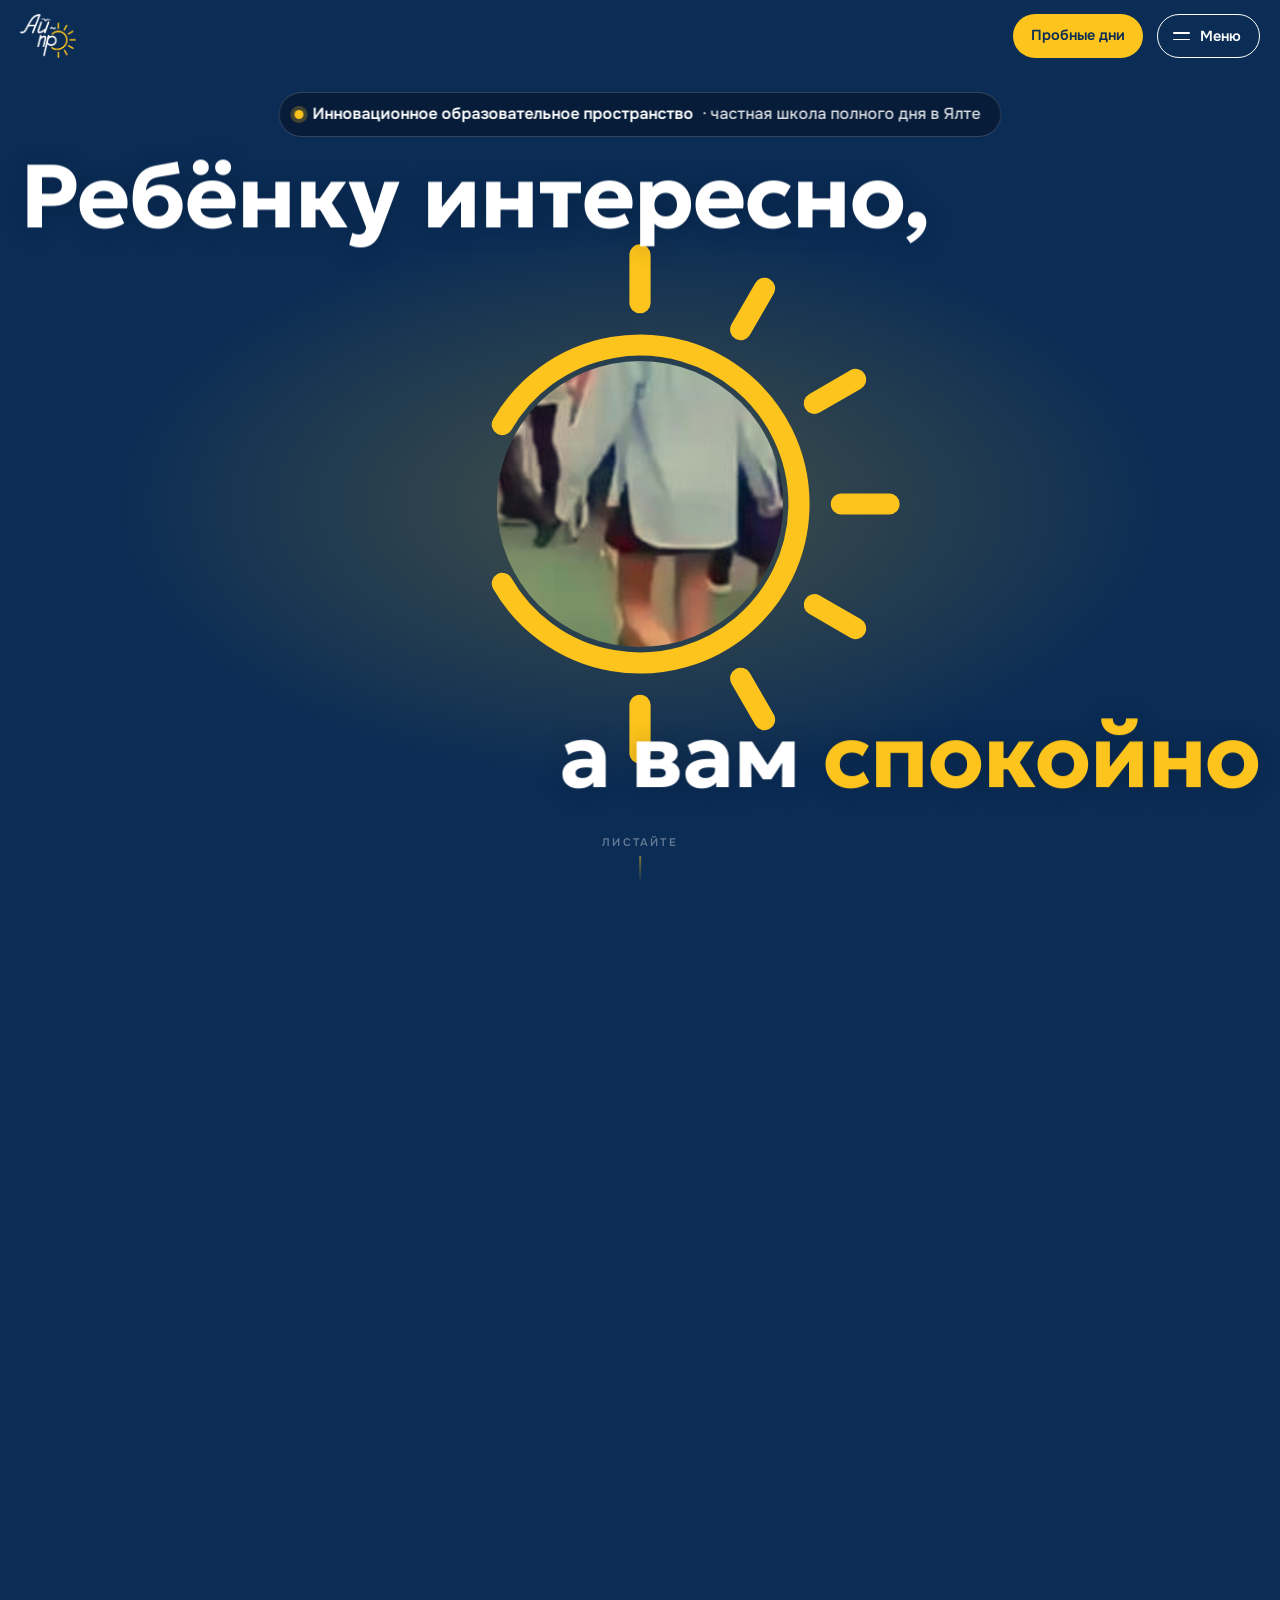
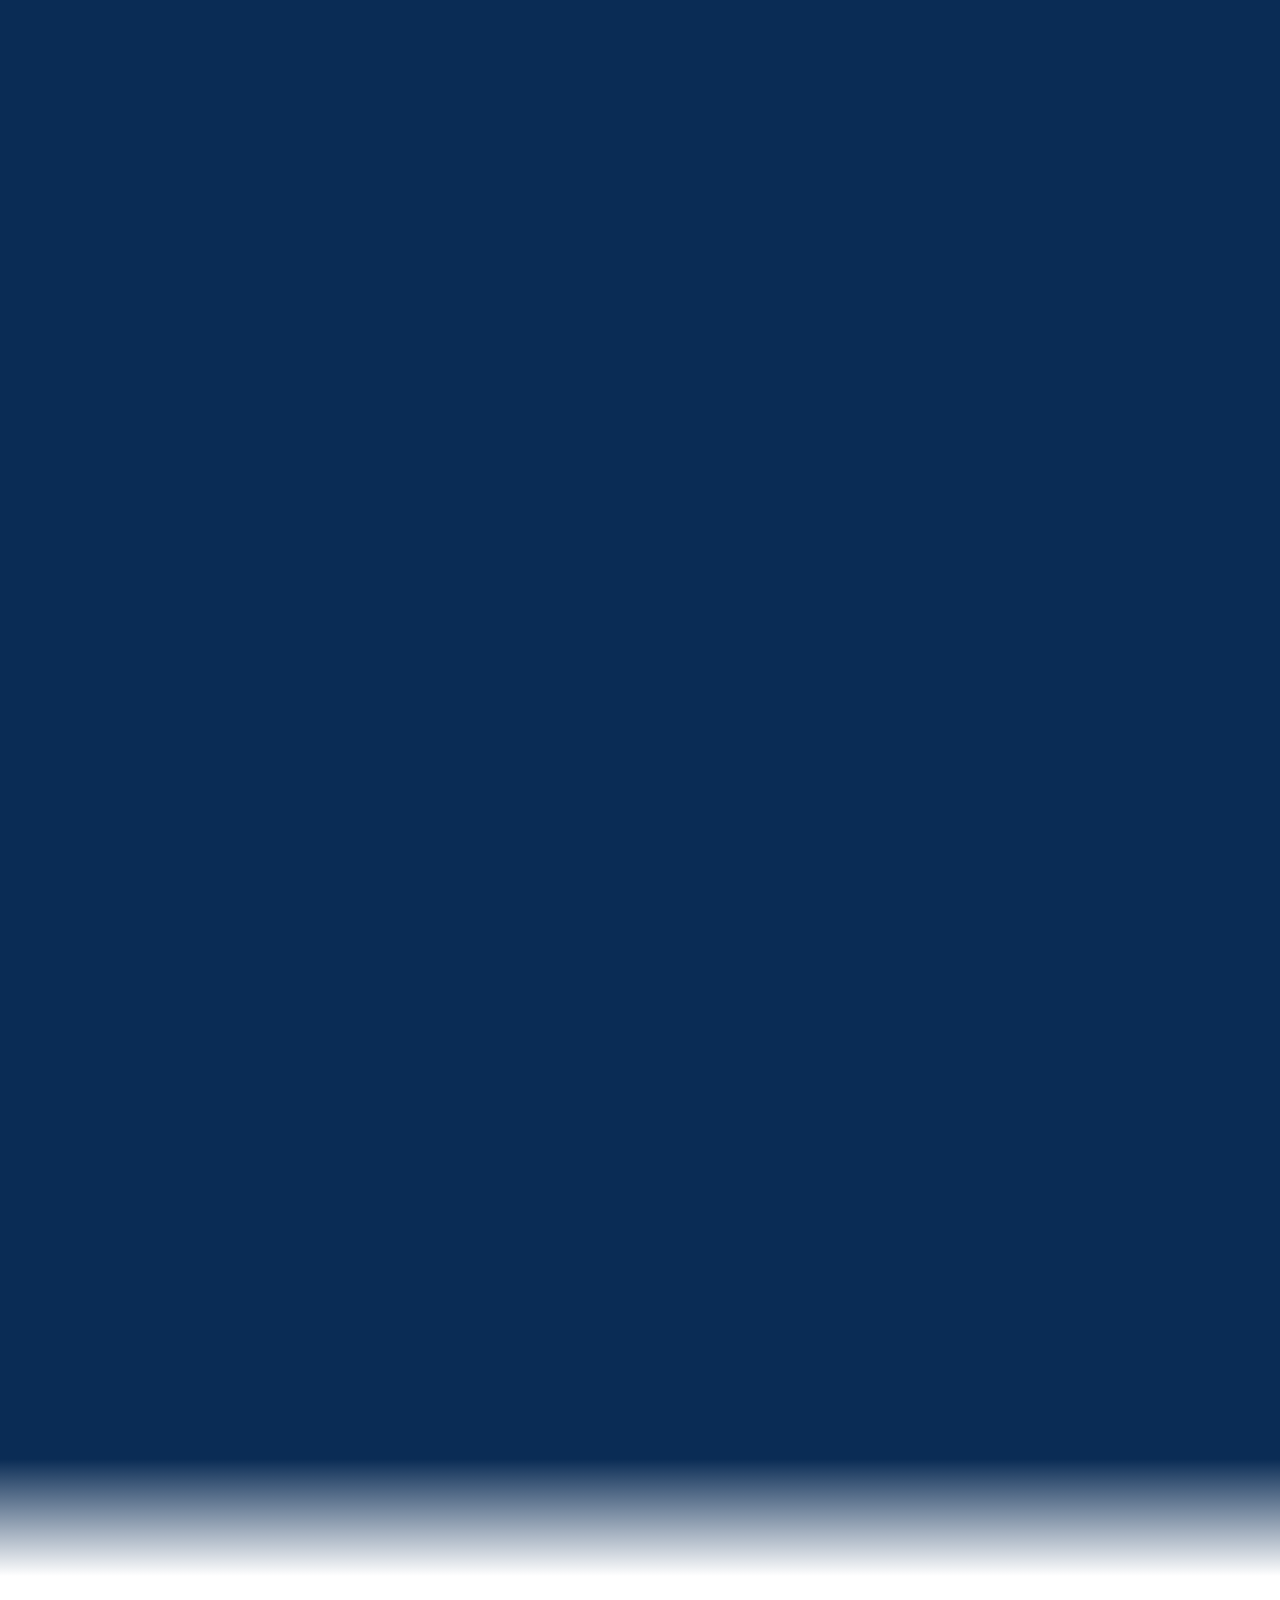
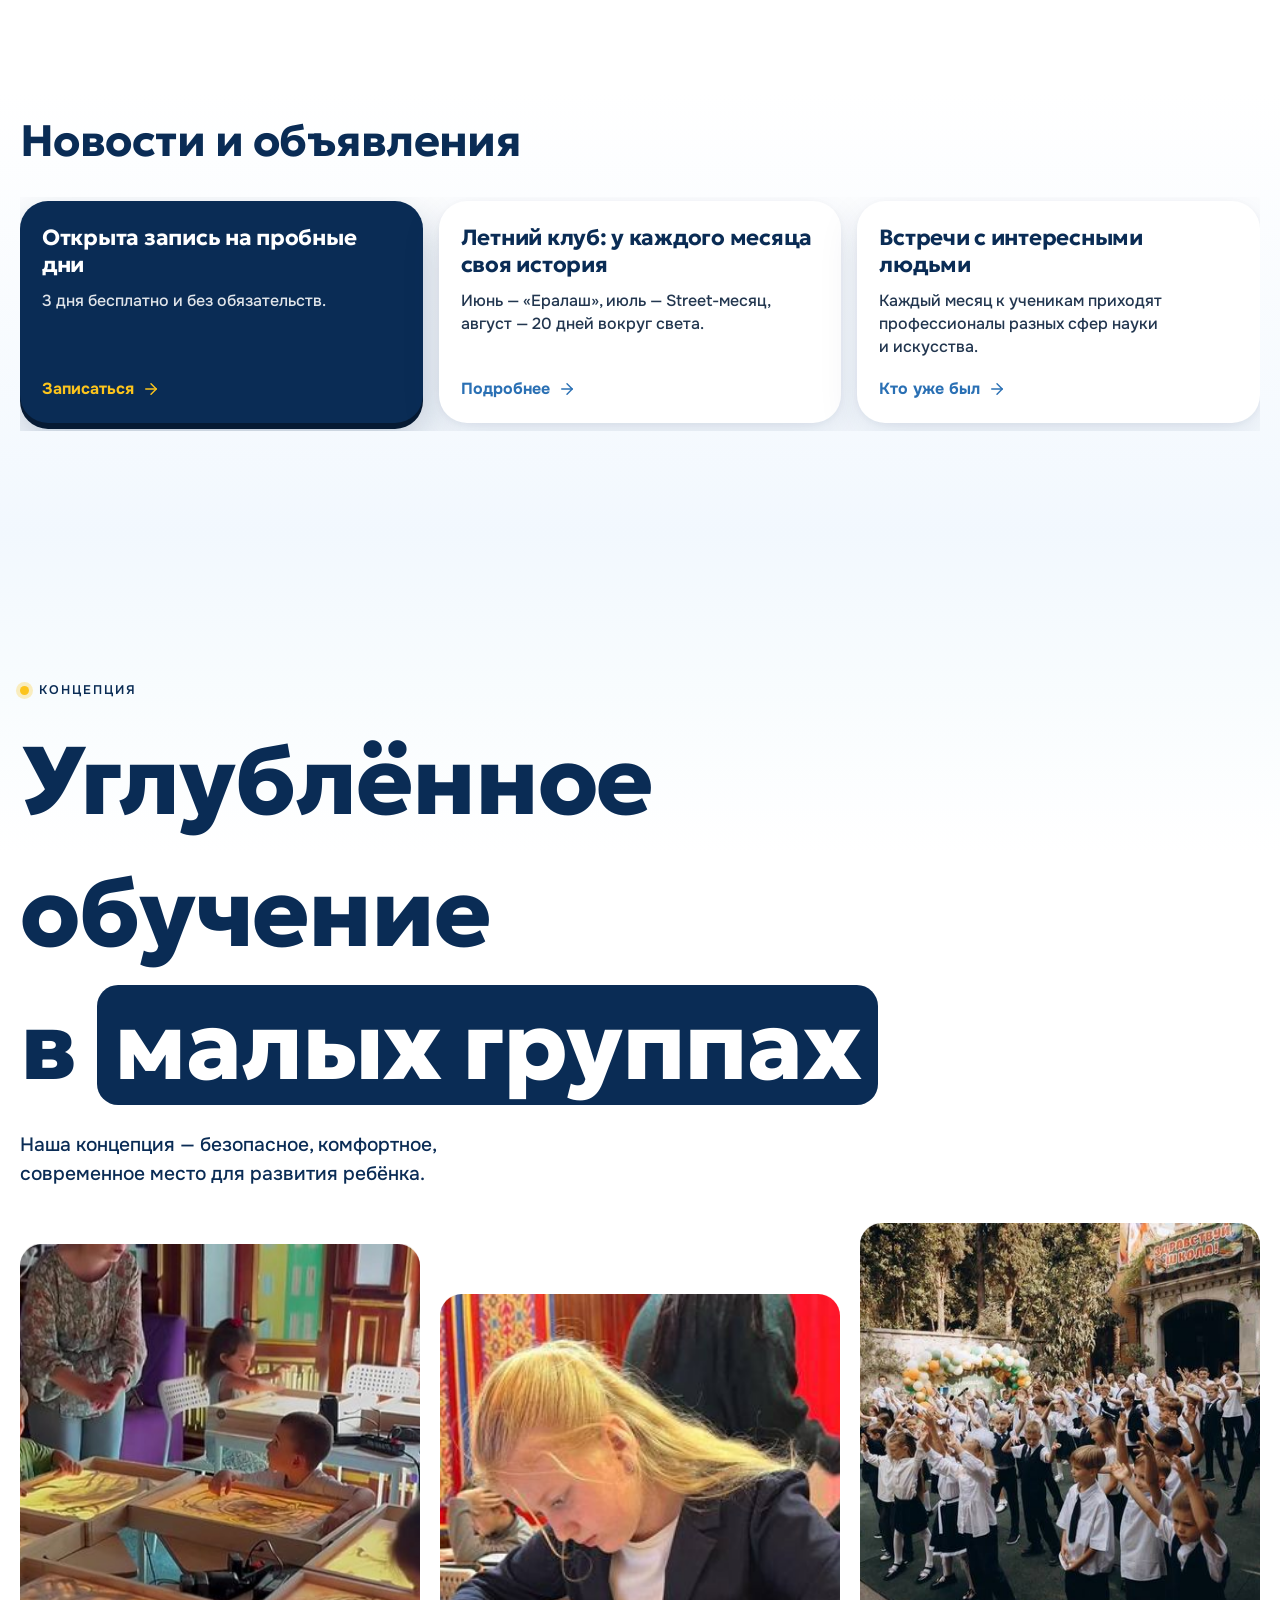
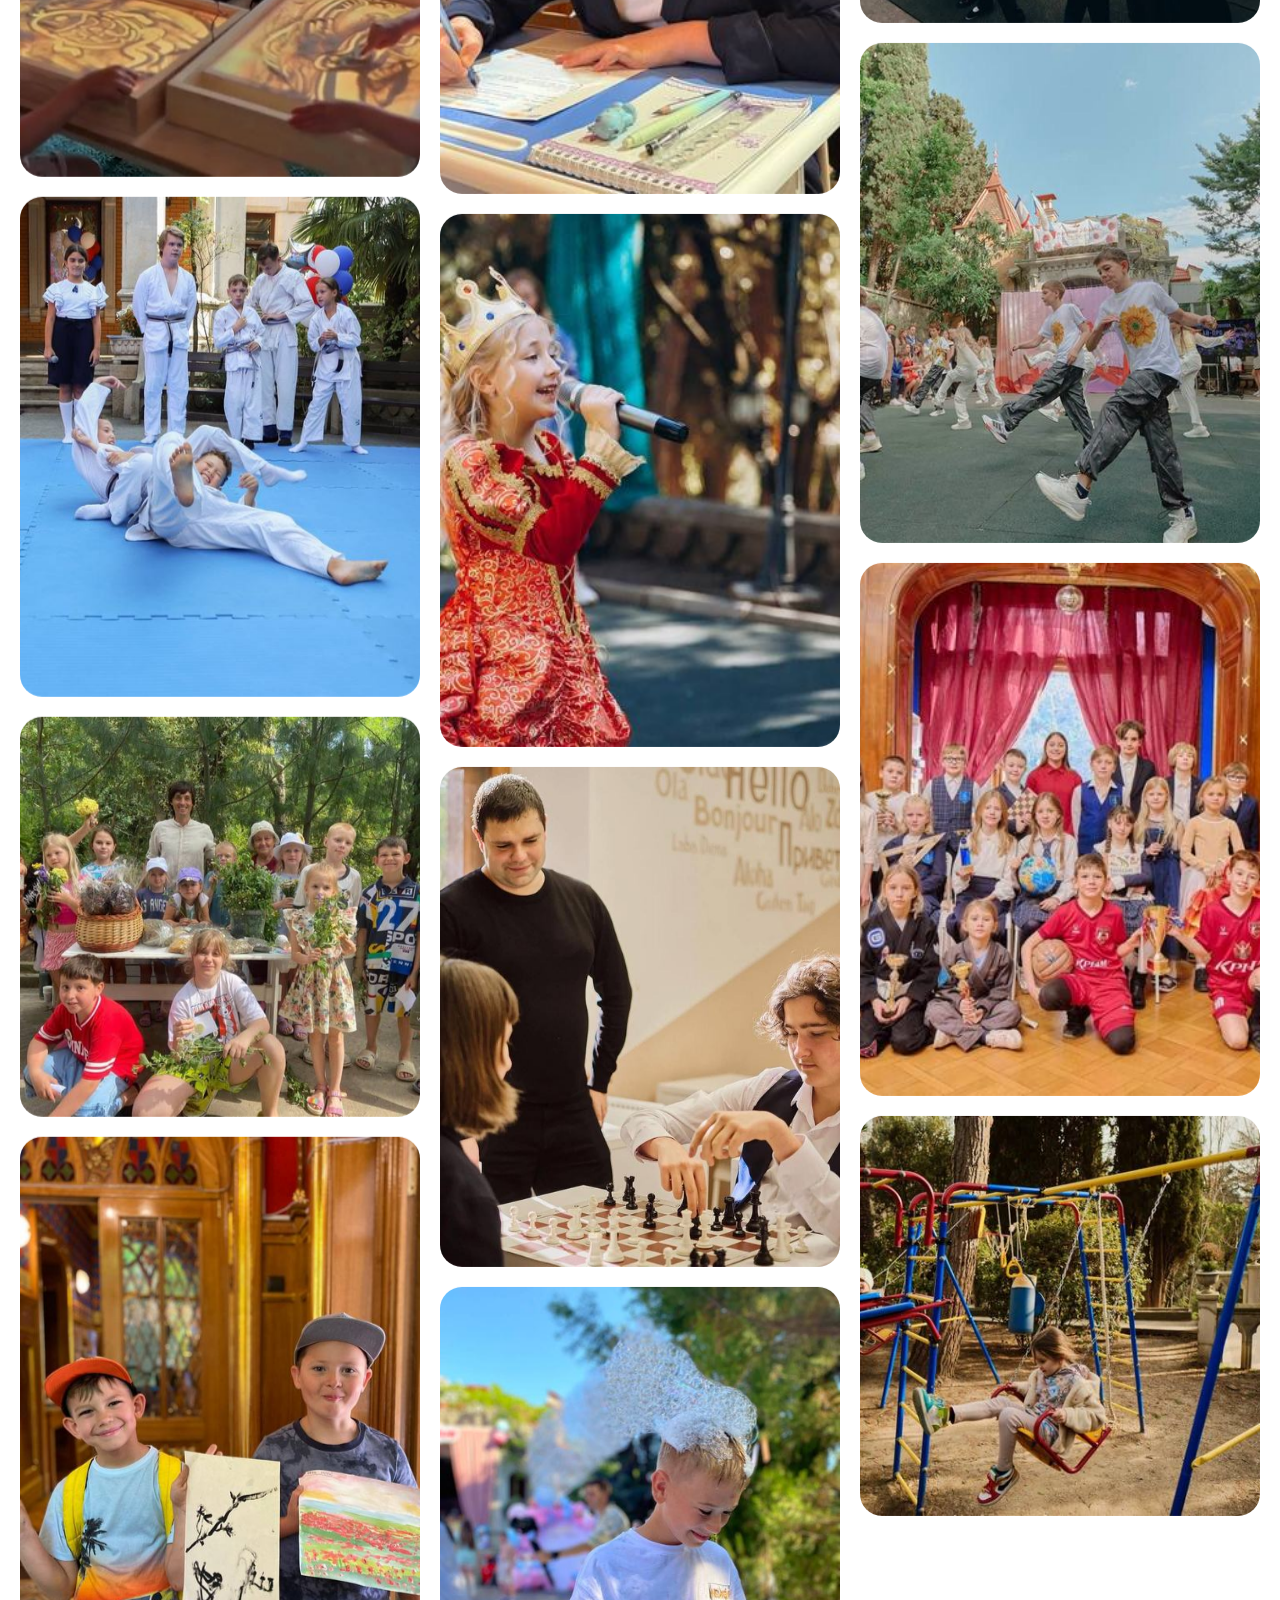
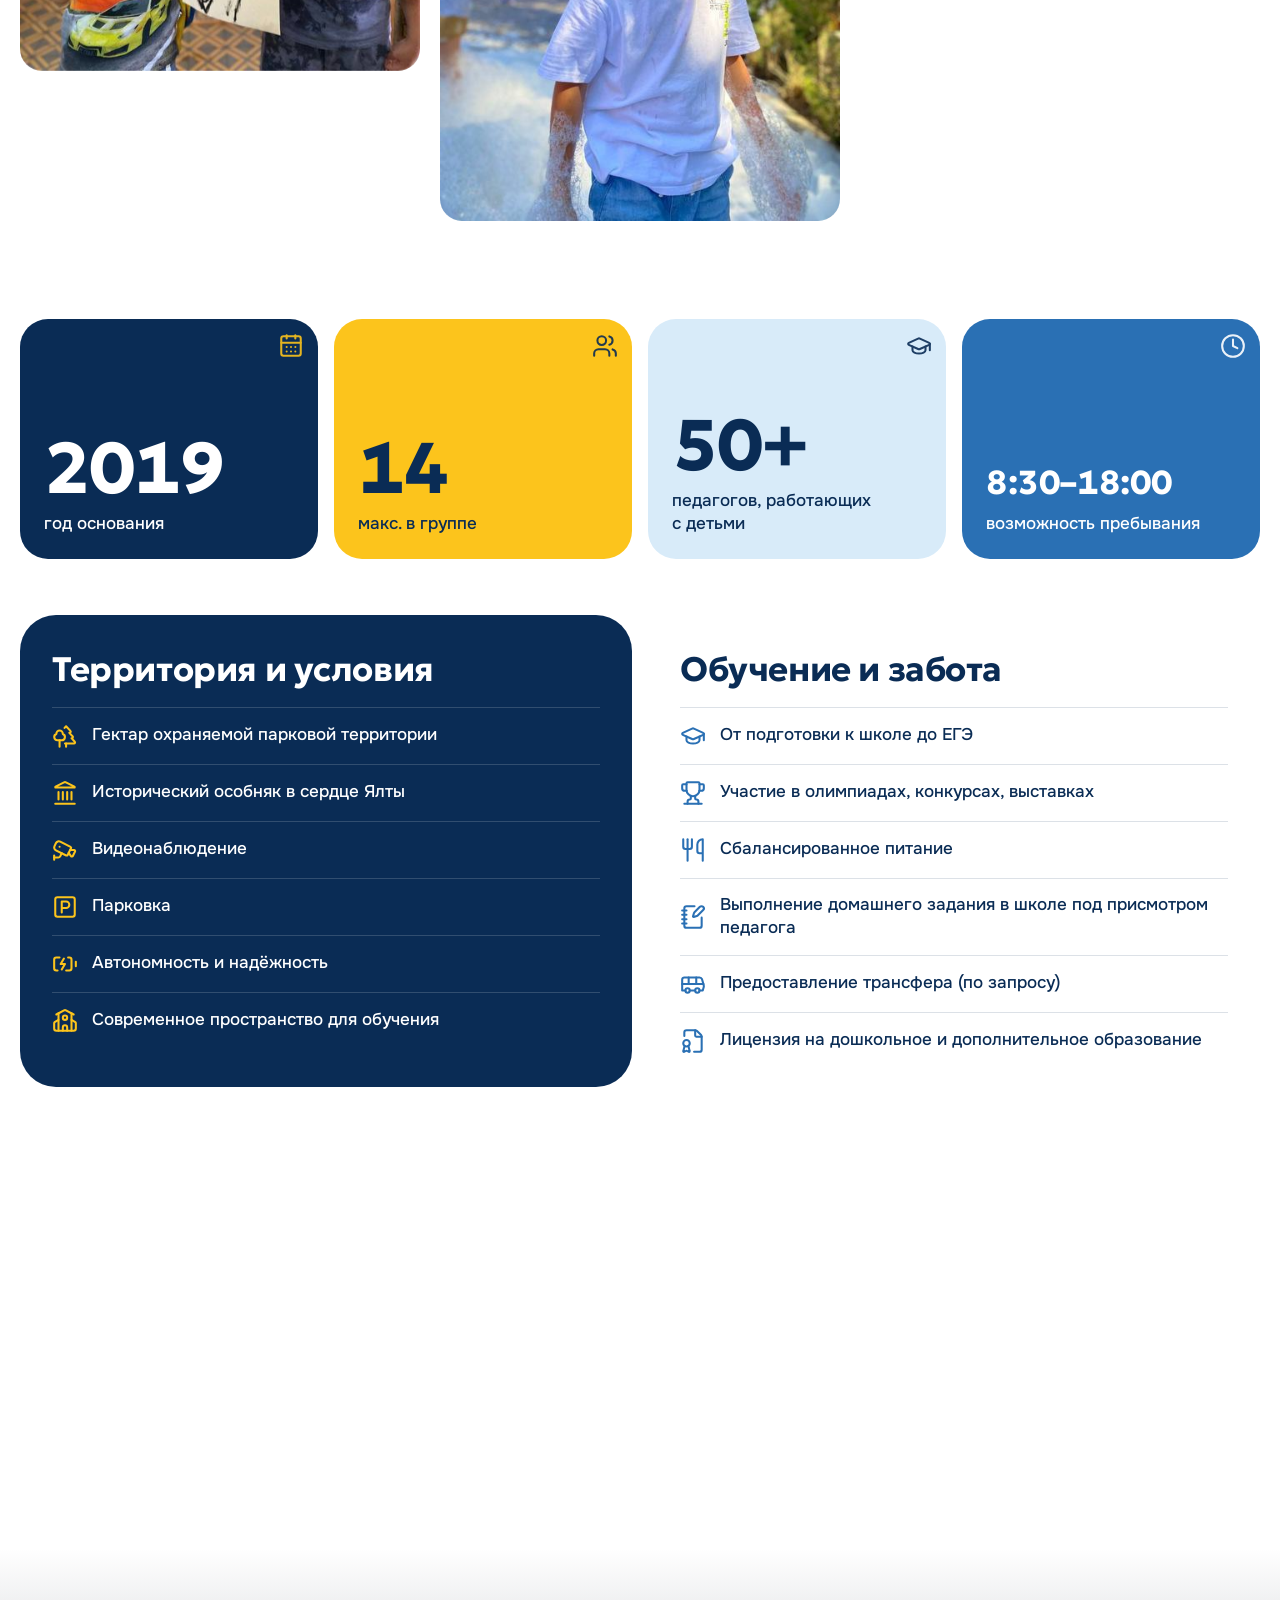
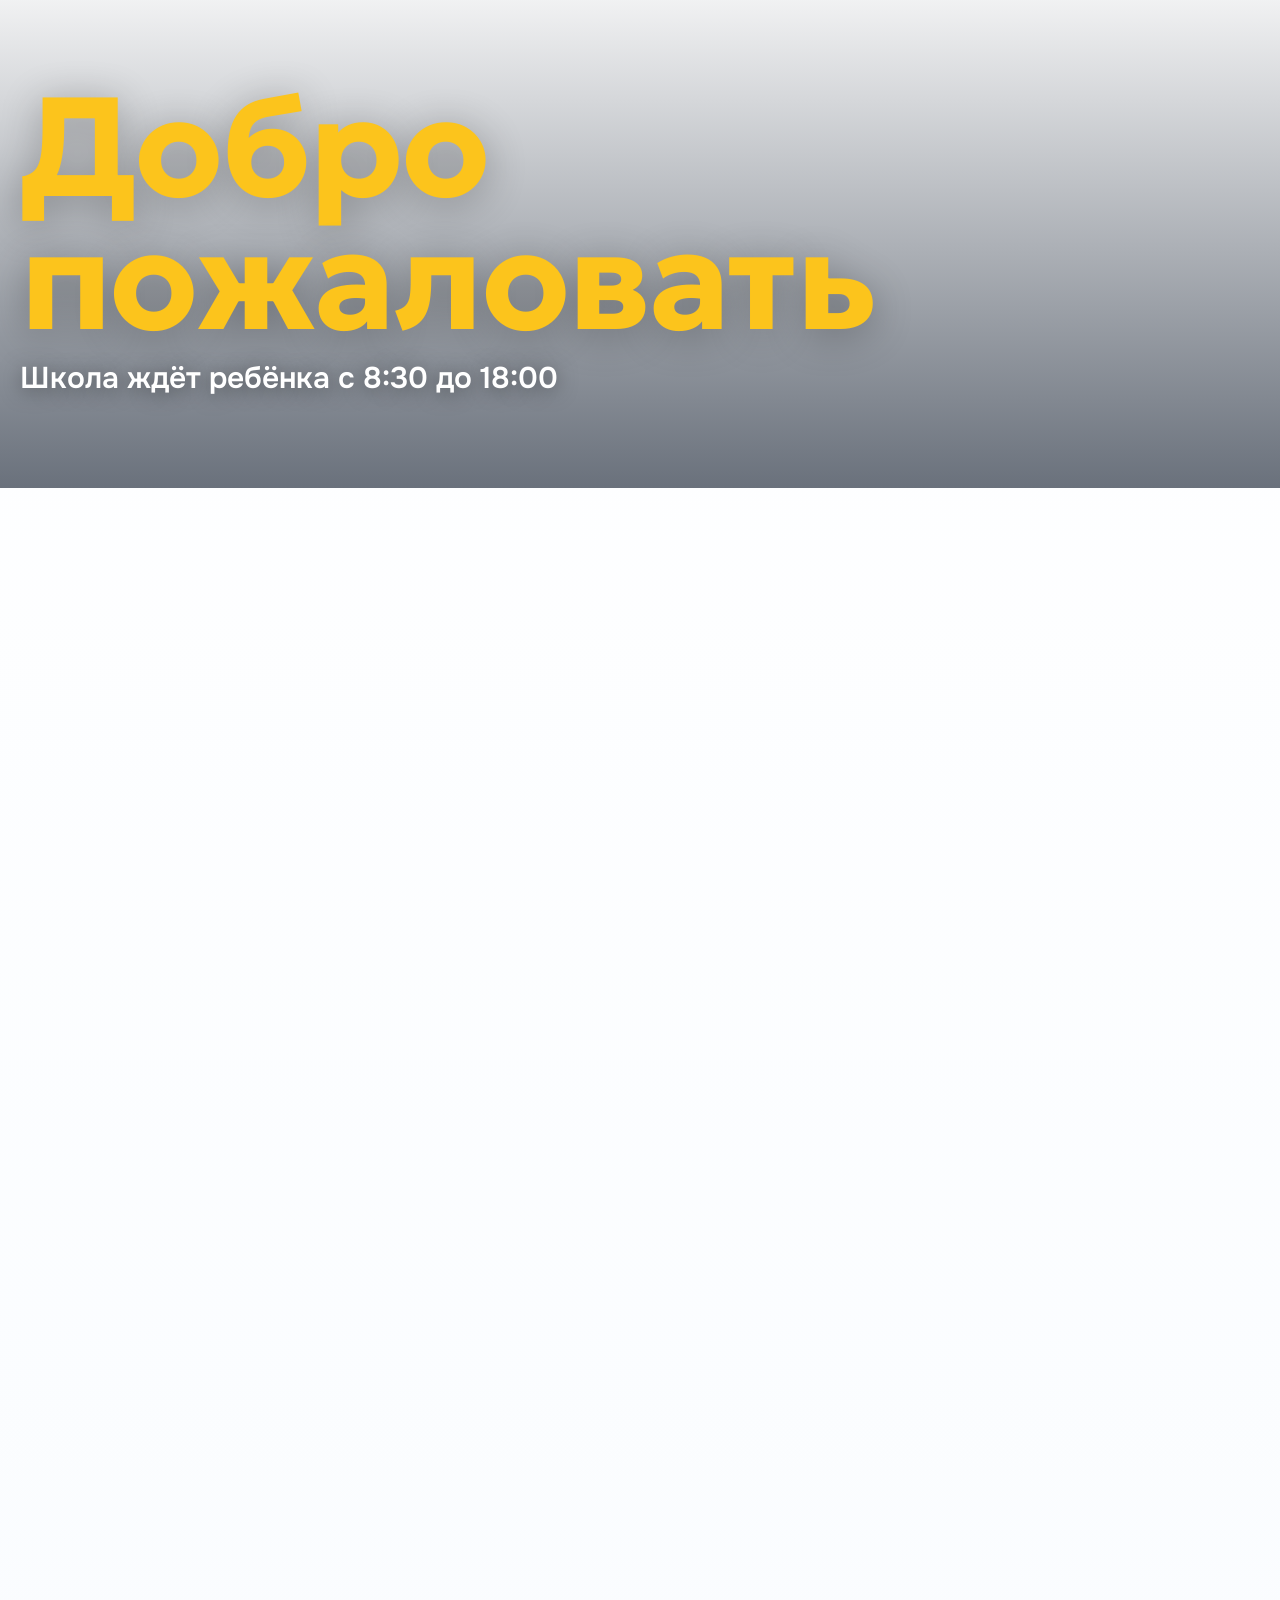
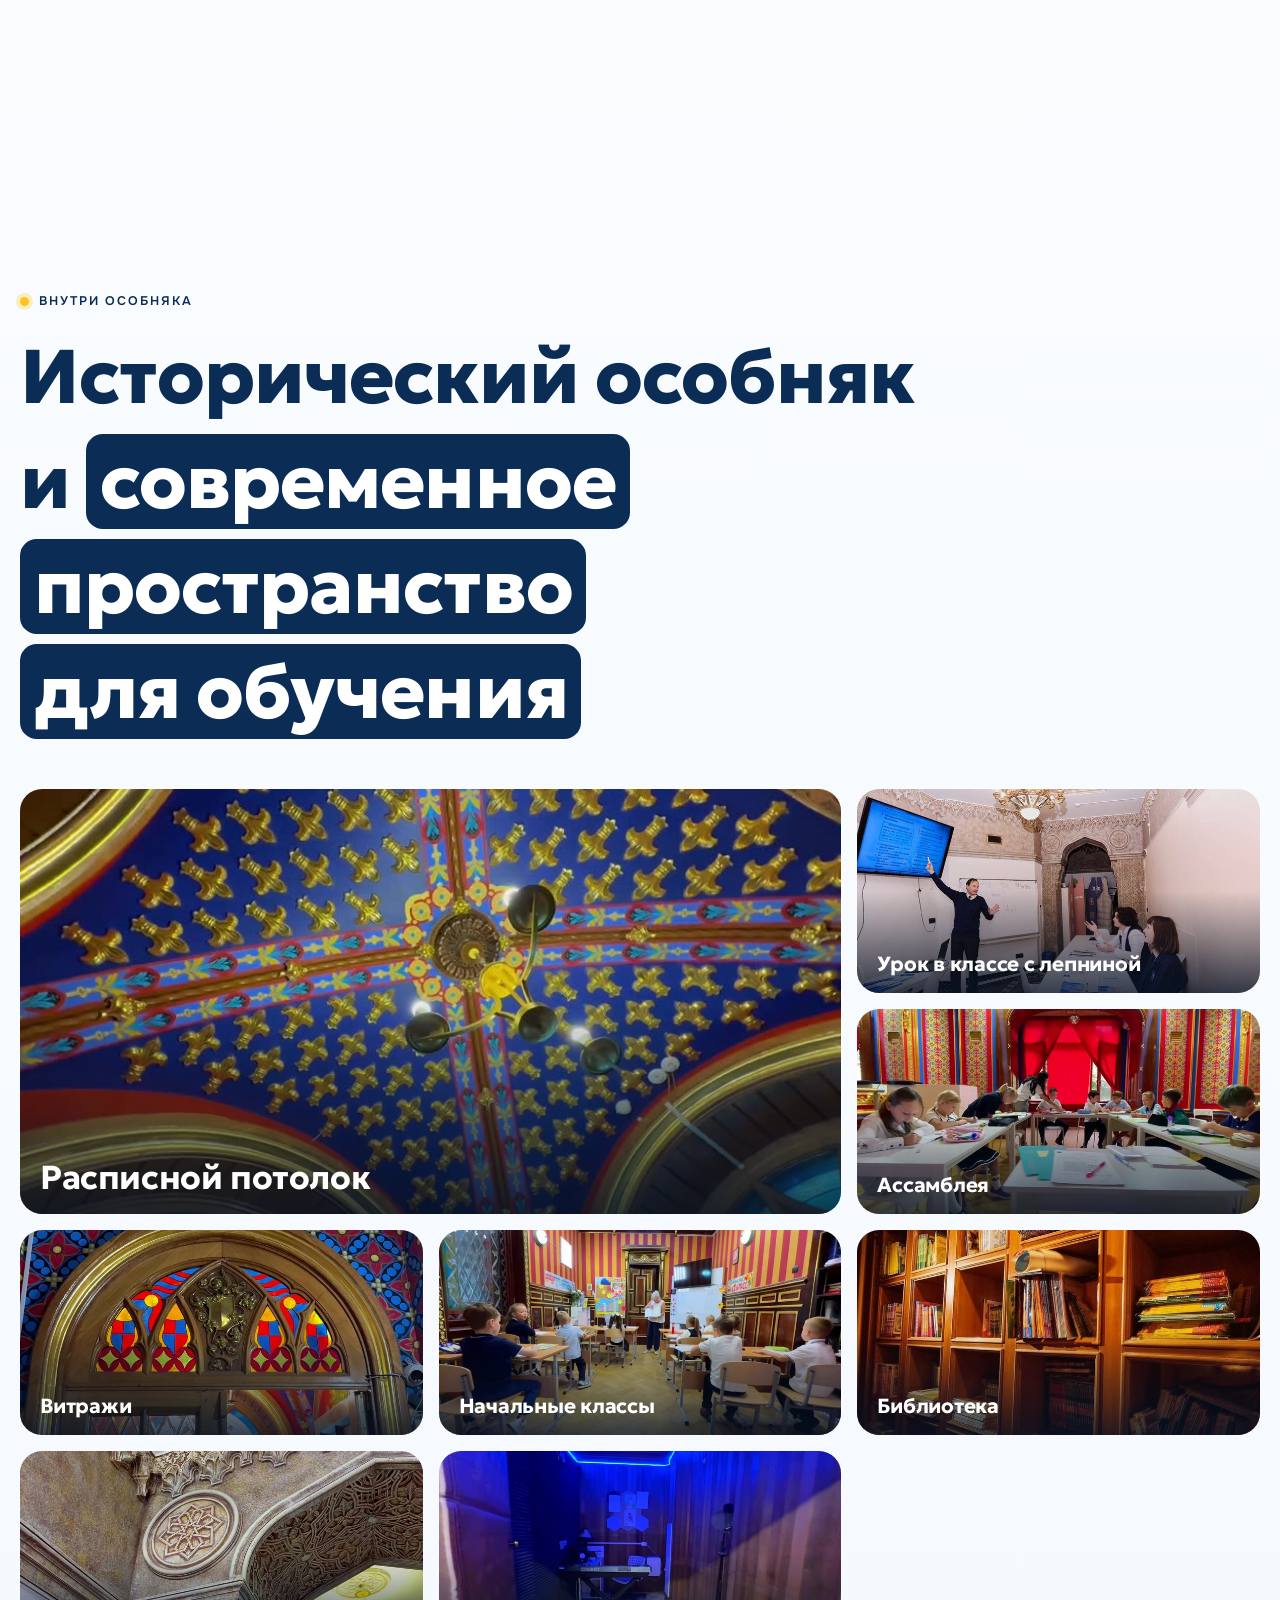
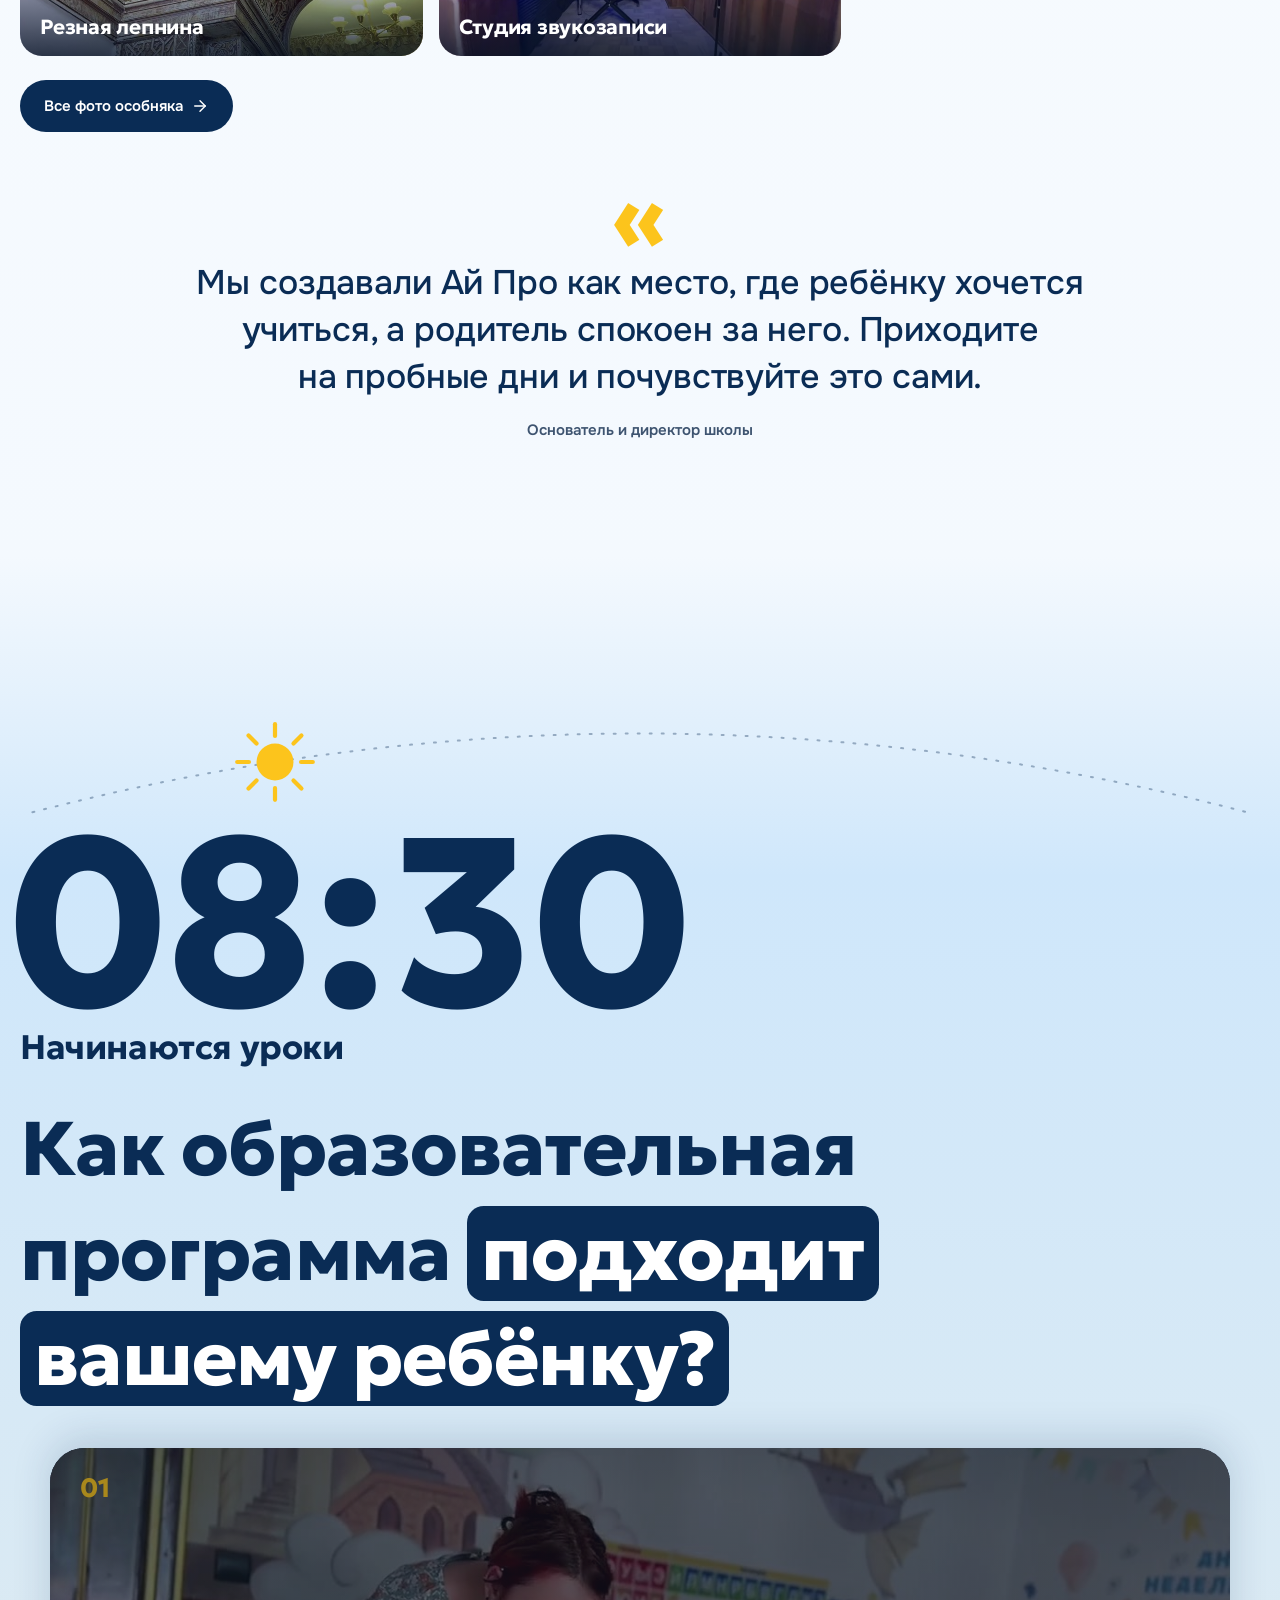
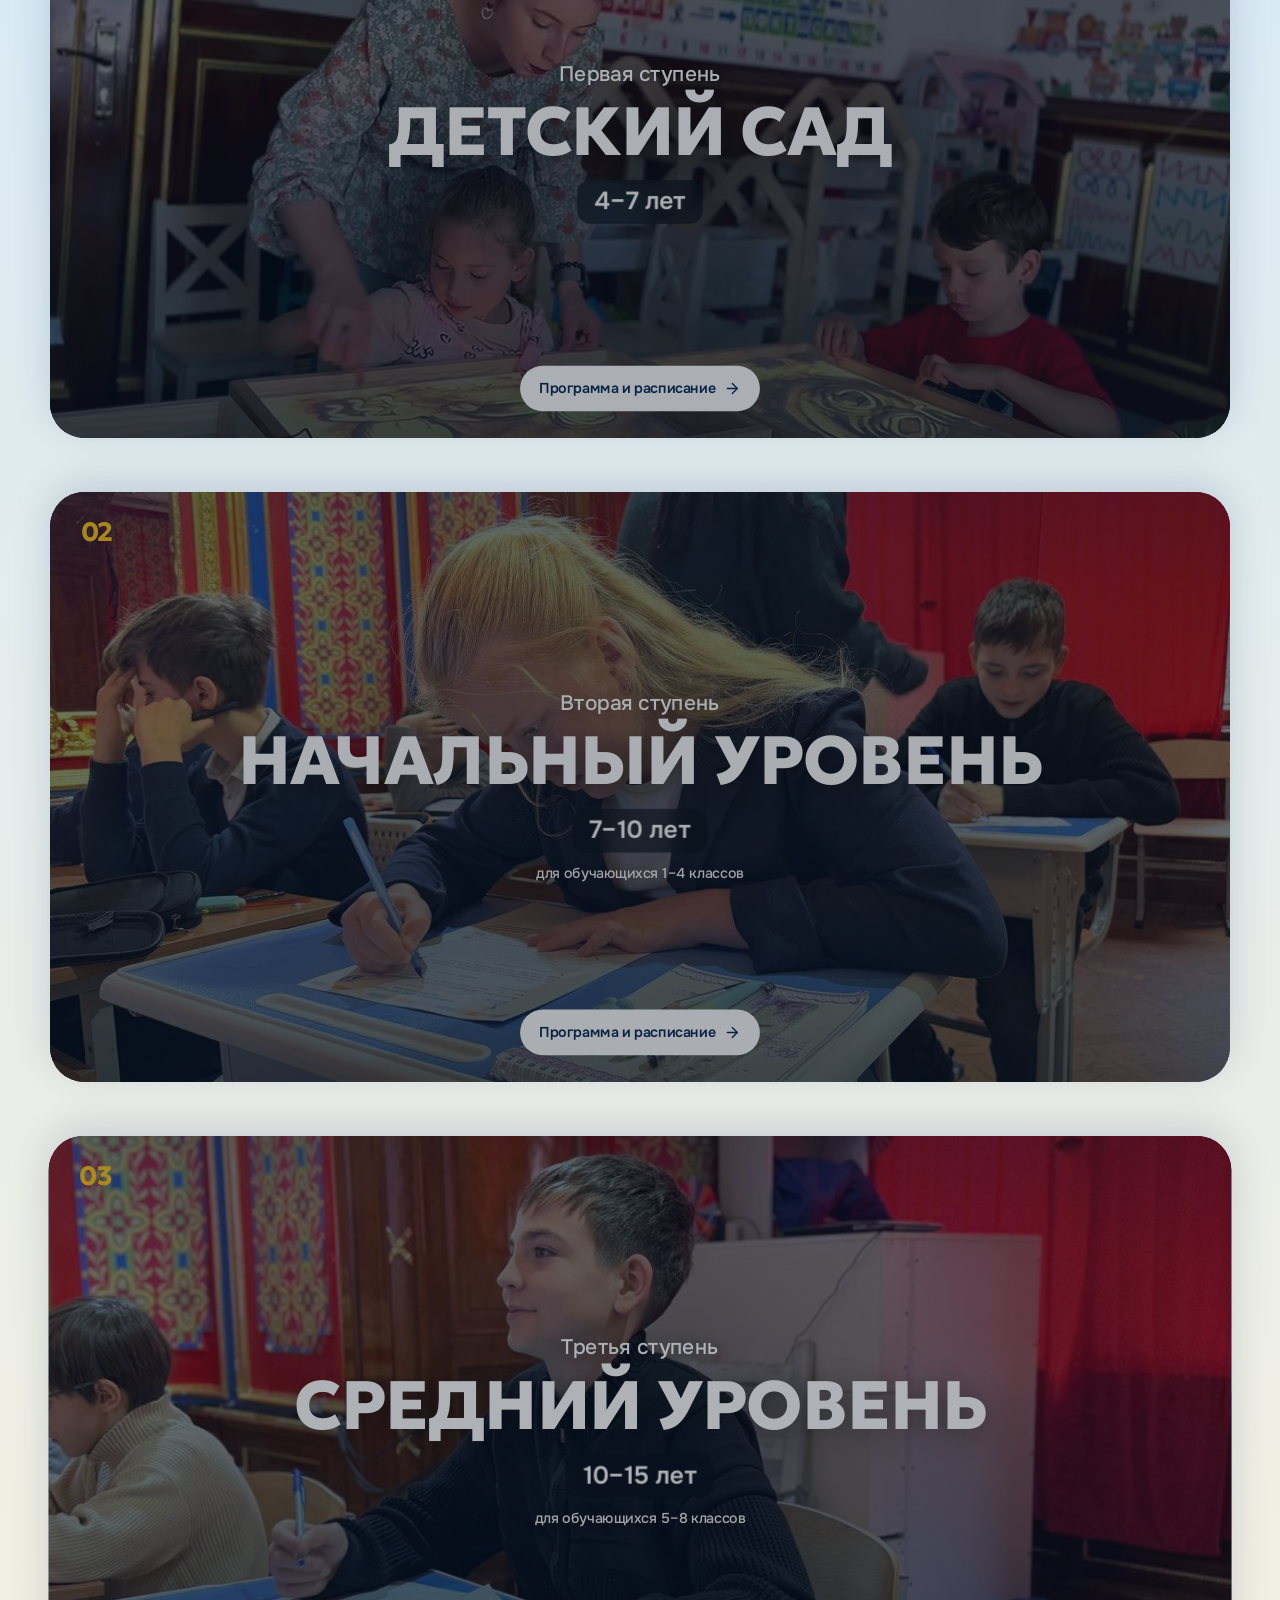
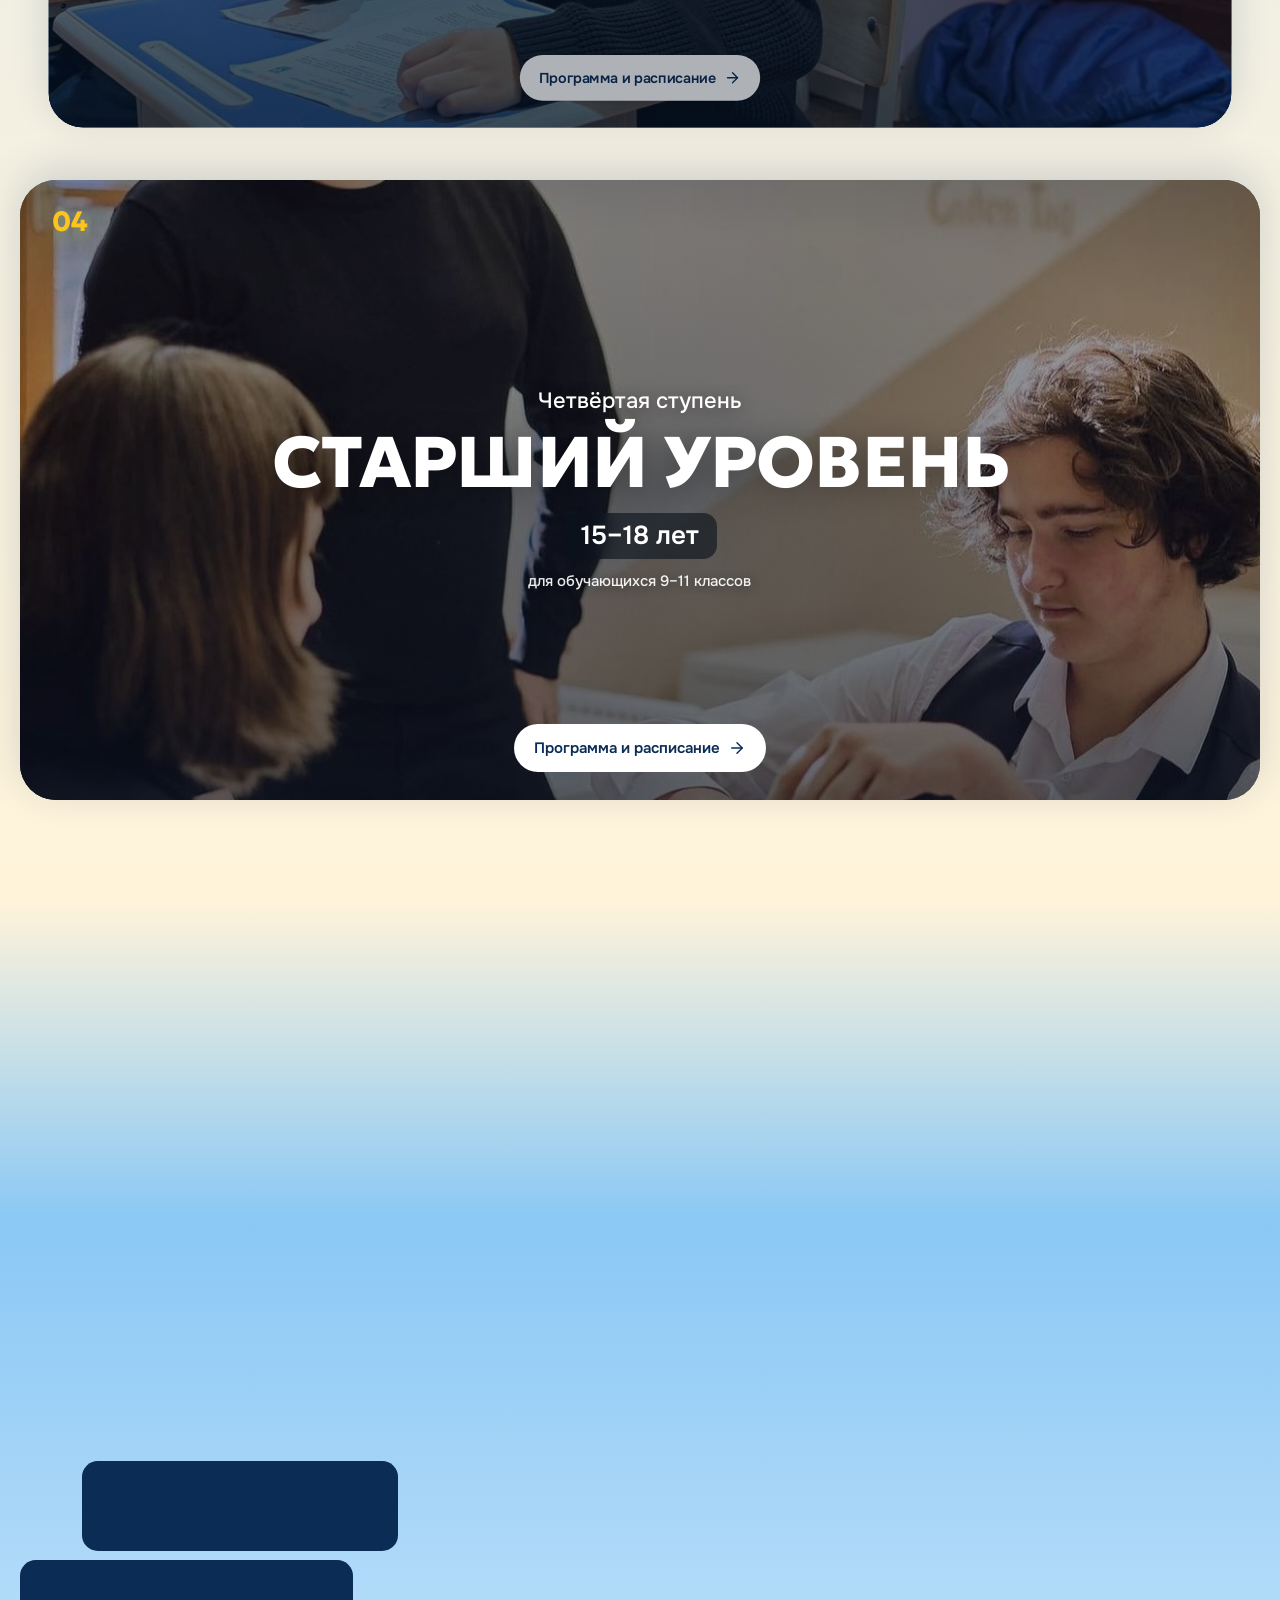
==== commit 9e308623: "Версия A: прежняя анимация солнца, после неё видео на весь экран Вернули обратный ход: видео сжимает" ====
--- a/index.html
+++ b/index.html
@@ -493,6 +493,6 @@
   <script type="application/json" id="helperData">[{"q": "С какого возраста берёте?", "a": ["Частная школа полного дня в Ялте для детей 4–18 лет.", "Детский сад 4–7 лет, начальный уровень 7–10, средний 10–15, старший 15–18."]}, {"q": "Сколько детей в группе?", "a": ["Малые группы, до 14 учеников, внимание педагога каждому ребёнку."]}, {"q": "Чем занят день ребёнка?", "a": ["Возможность пребывания с 8:30 до 18:00.", "Завтрак, уроки, языки с носителями, прогулка, обед, кружки, домашние задания и развоз."]}, {"q": "Как проходят пробные дни?", "a": ["Три пробных дня без оплаты и ни к чему не обязывают: знакомство с учителями, тестирование и адаптация."]}, {"q": "Как организовано питание?", "a": ["Своя кухня, 3-разовое горячее питание, меню под возраст с учётом аллергий."]}, {"q": "Сколько стоит обучение?", "a": ["Цена зависит от программы и маршрута ребёнка, есть каскадные скидки. Точный расчёт сделаем на личной встрече.", "В стоимость входят учебники, все кружки и секции и выездные мероприятия."]}, {"q": "Есть ли трансфер?", "a": ["Да, утренний и вечерний развоз: 5 комфортабельных автобусов ходят по разным маршрутам.", "Трансфер — за доплату, по запросу."]}, {"q": "Можно перевестись среди года?", "a": ["Да, зачисляем в течение года при наличии мест и после тестирования."]}, {"q": "А если ребёнок не адаптируется?", "a": ["Для этого и есть пробные дни. С детьми работает психолог, помогаем мягко влиться в коллектив."]}, {"q": "Есть ли лицензия?", "a": ["Да, лицензия на образовательную деятельность. Документы — в разделе «Сведения об образовательной организации»."]}]</script>
 </dialog>
 <button class="ask" type="button" data-open="helper" aria-label="Вопросы о школе"><svg class="i" aria-hidden="true"><use href="#i-message-circle-question-mark"/></svg><span>Вопросы?</span></button>
-<script src="assets/js/site.js?v=32895a2c" defer></script>
+<script src="assets/js/site.js?v=c9e91332" defer></script>
 </body>
 </html>
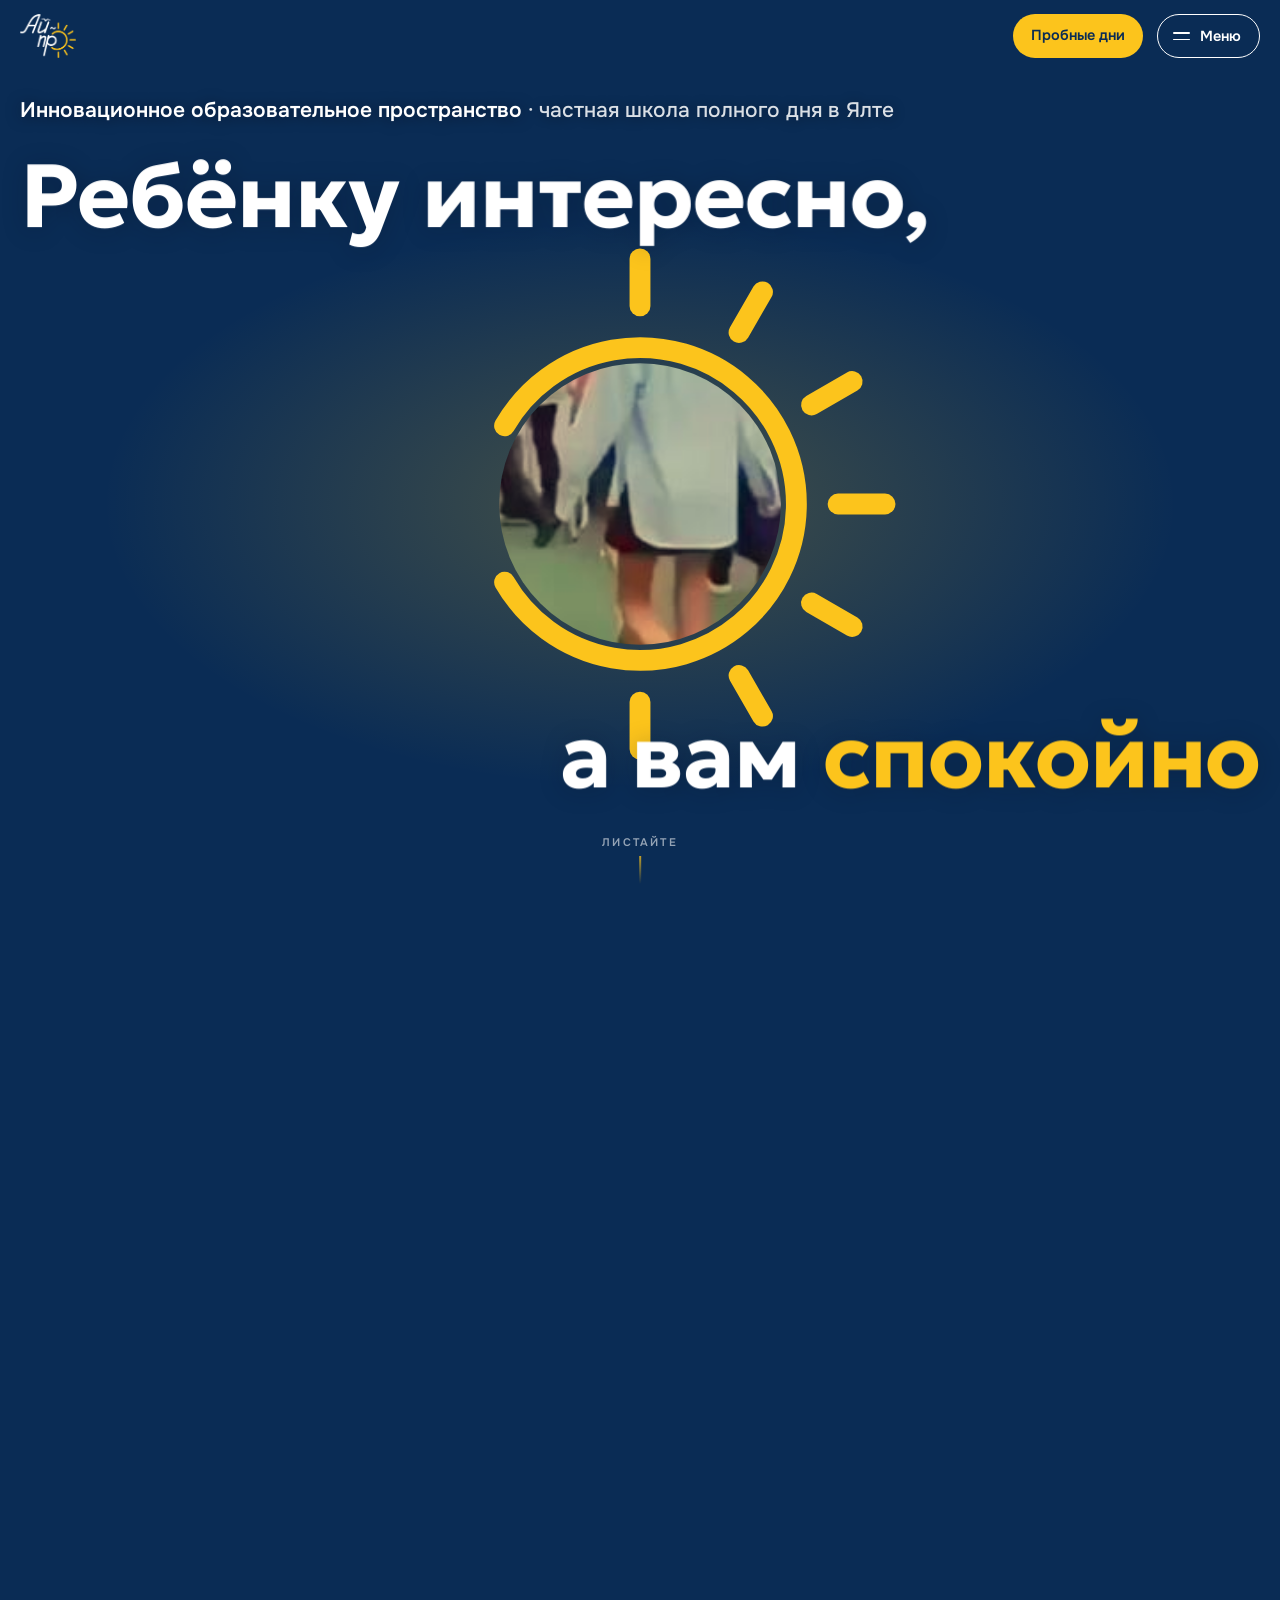
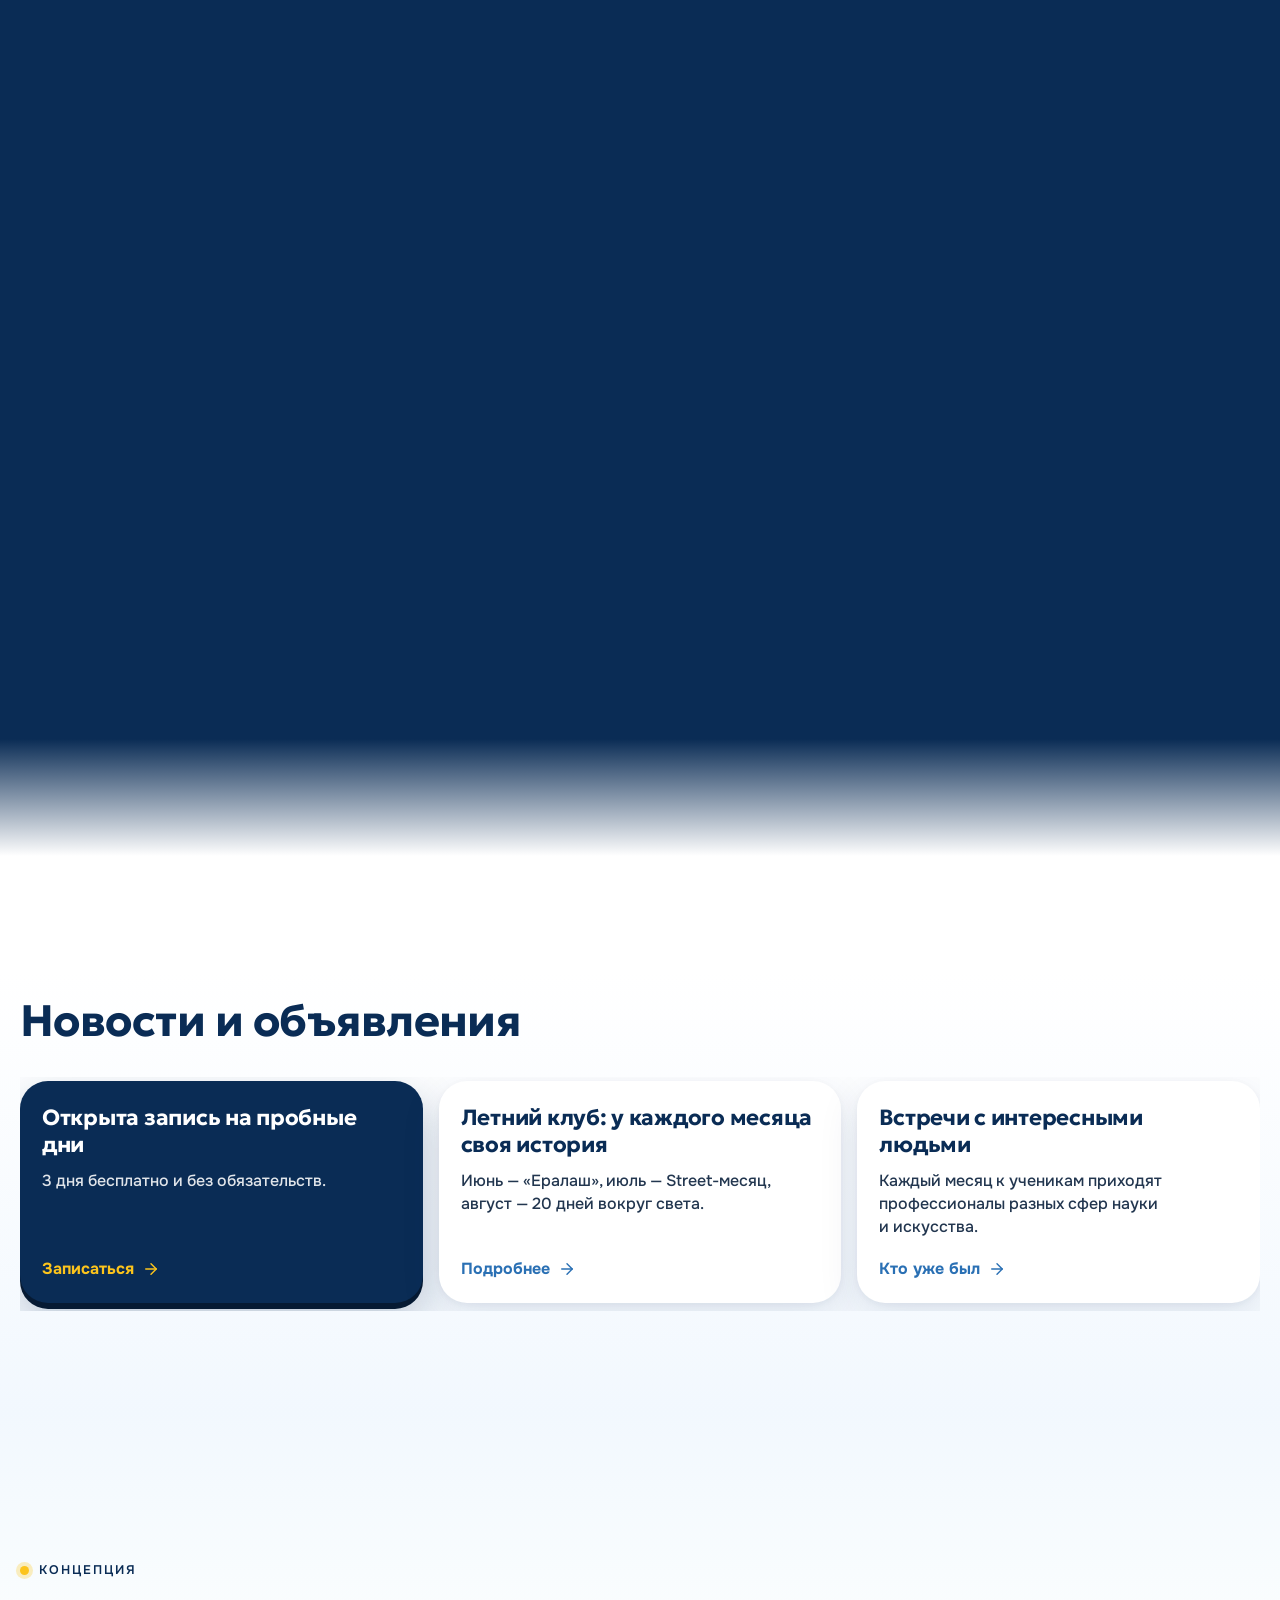
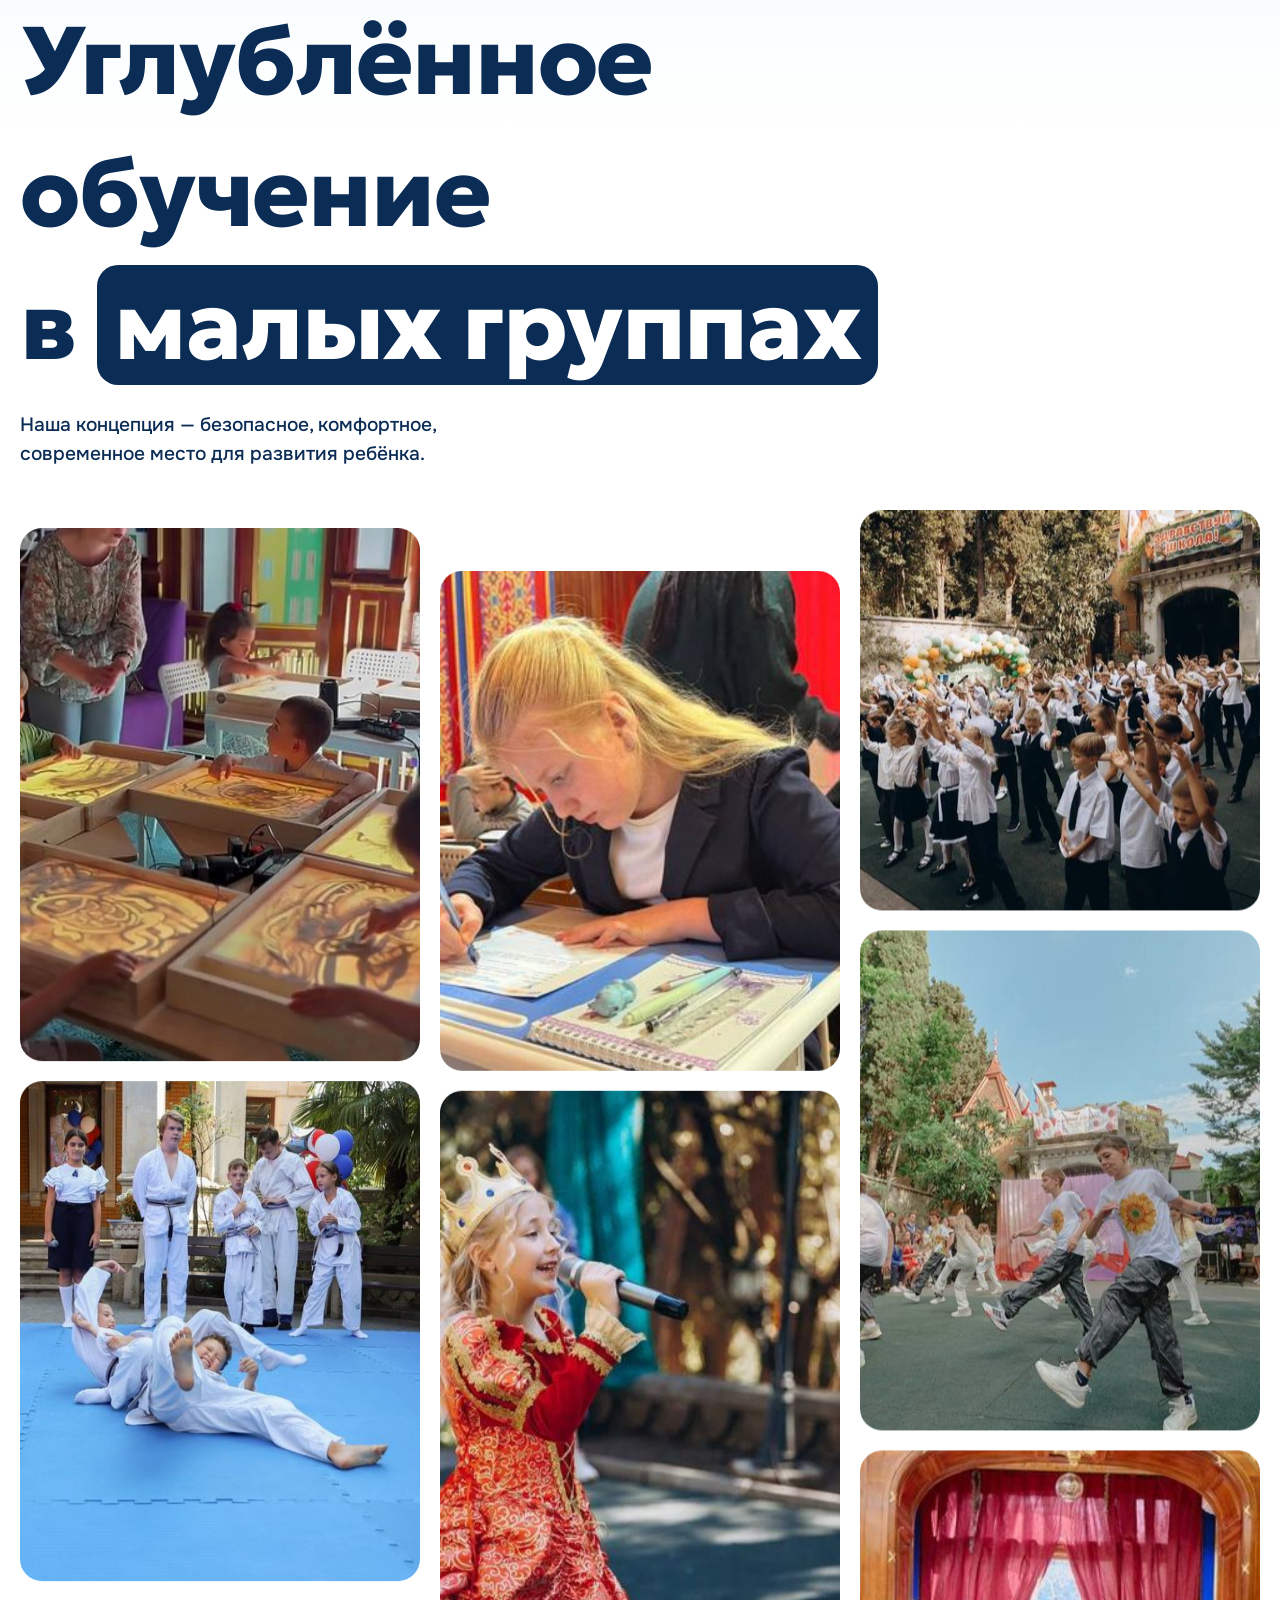
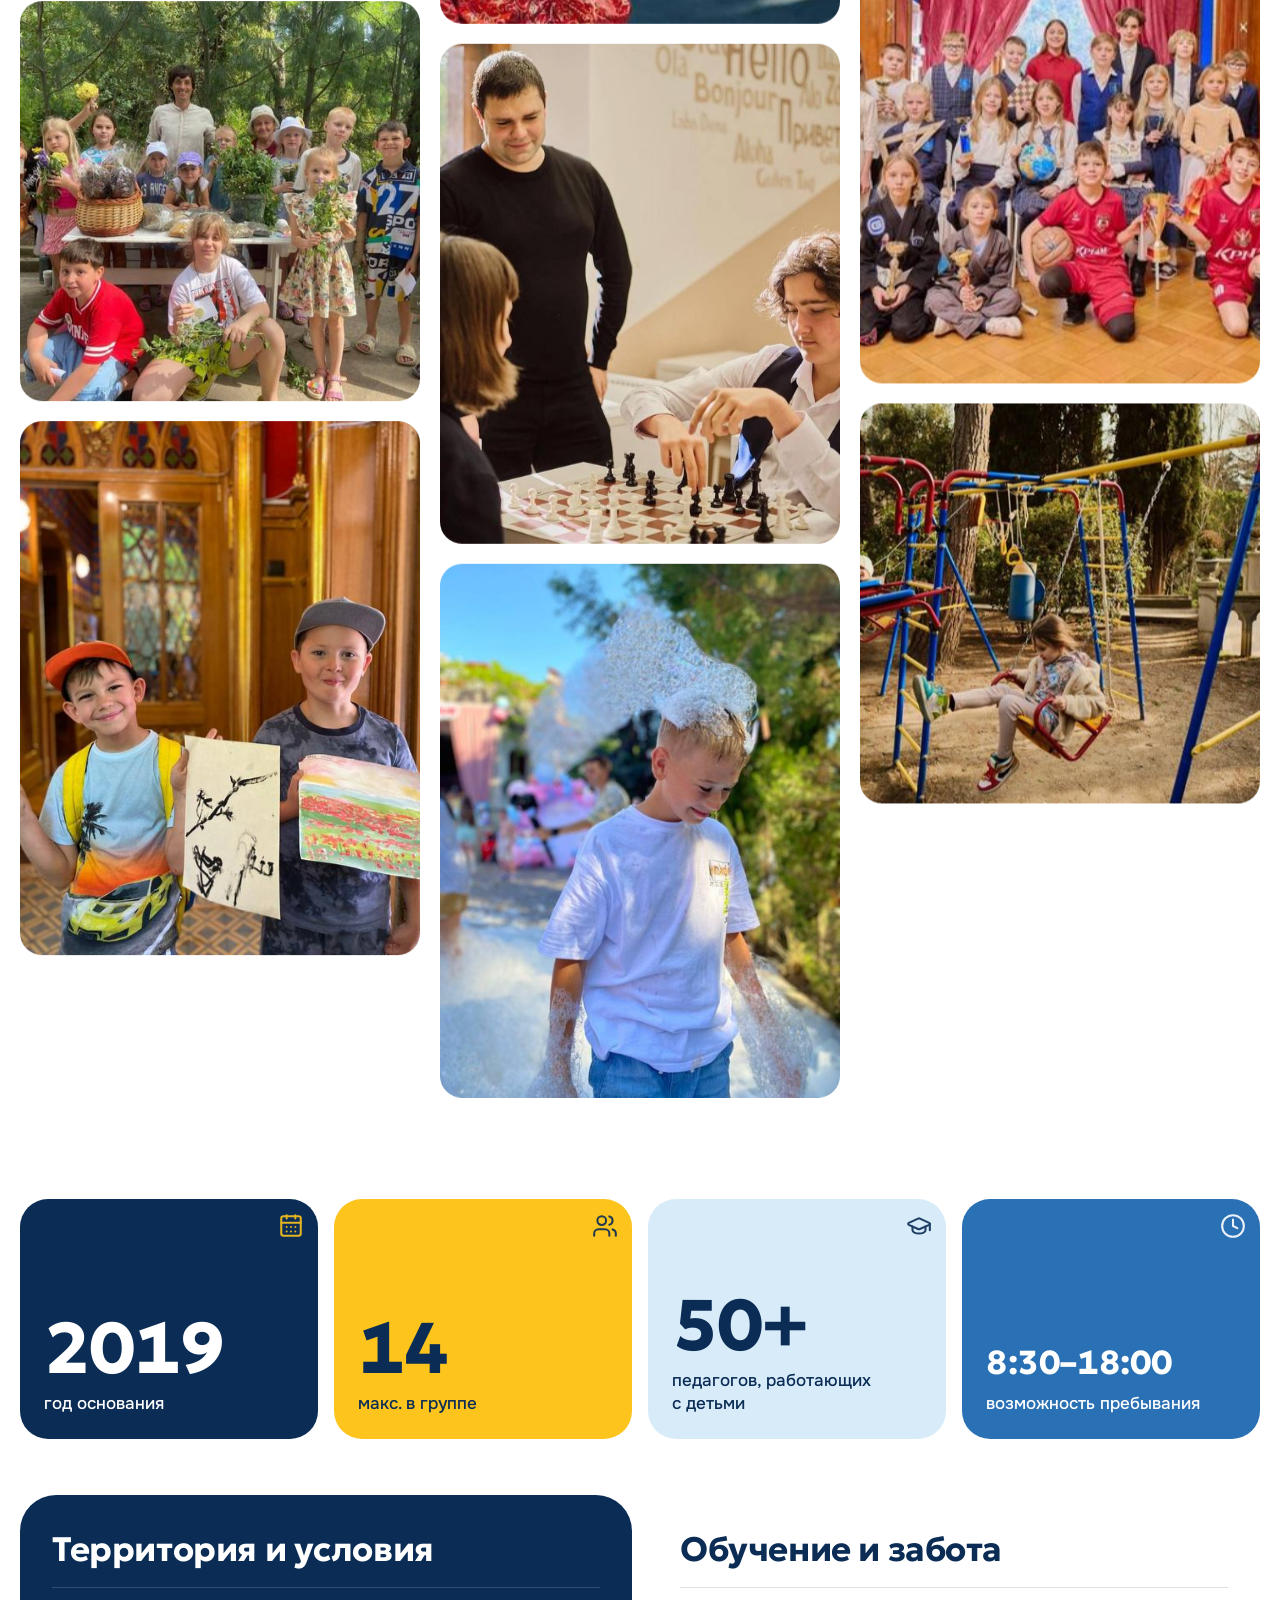
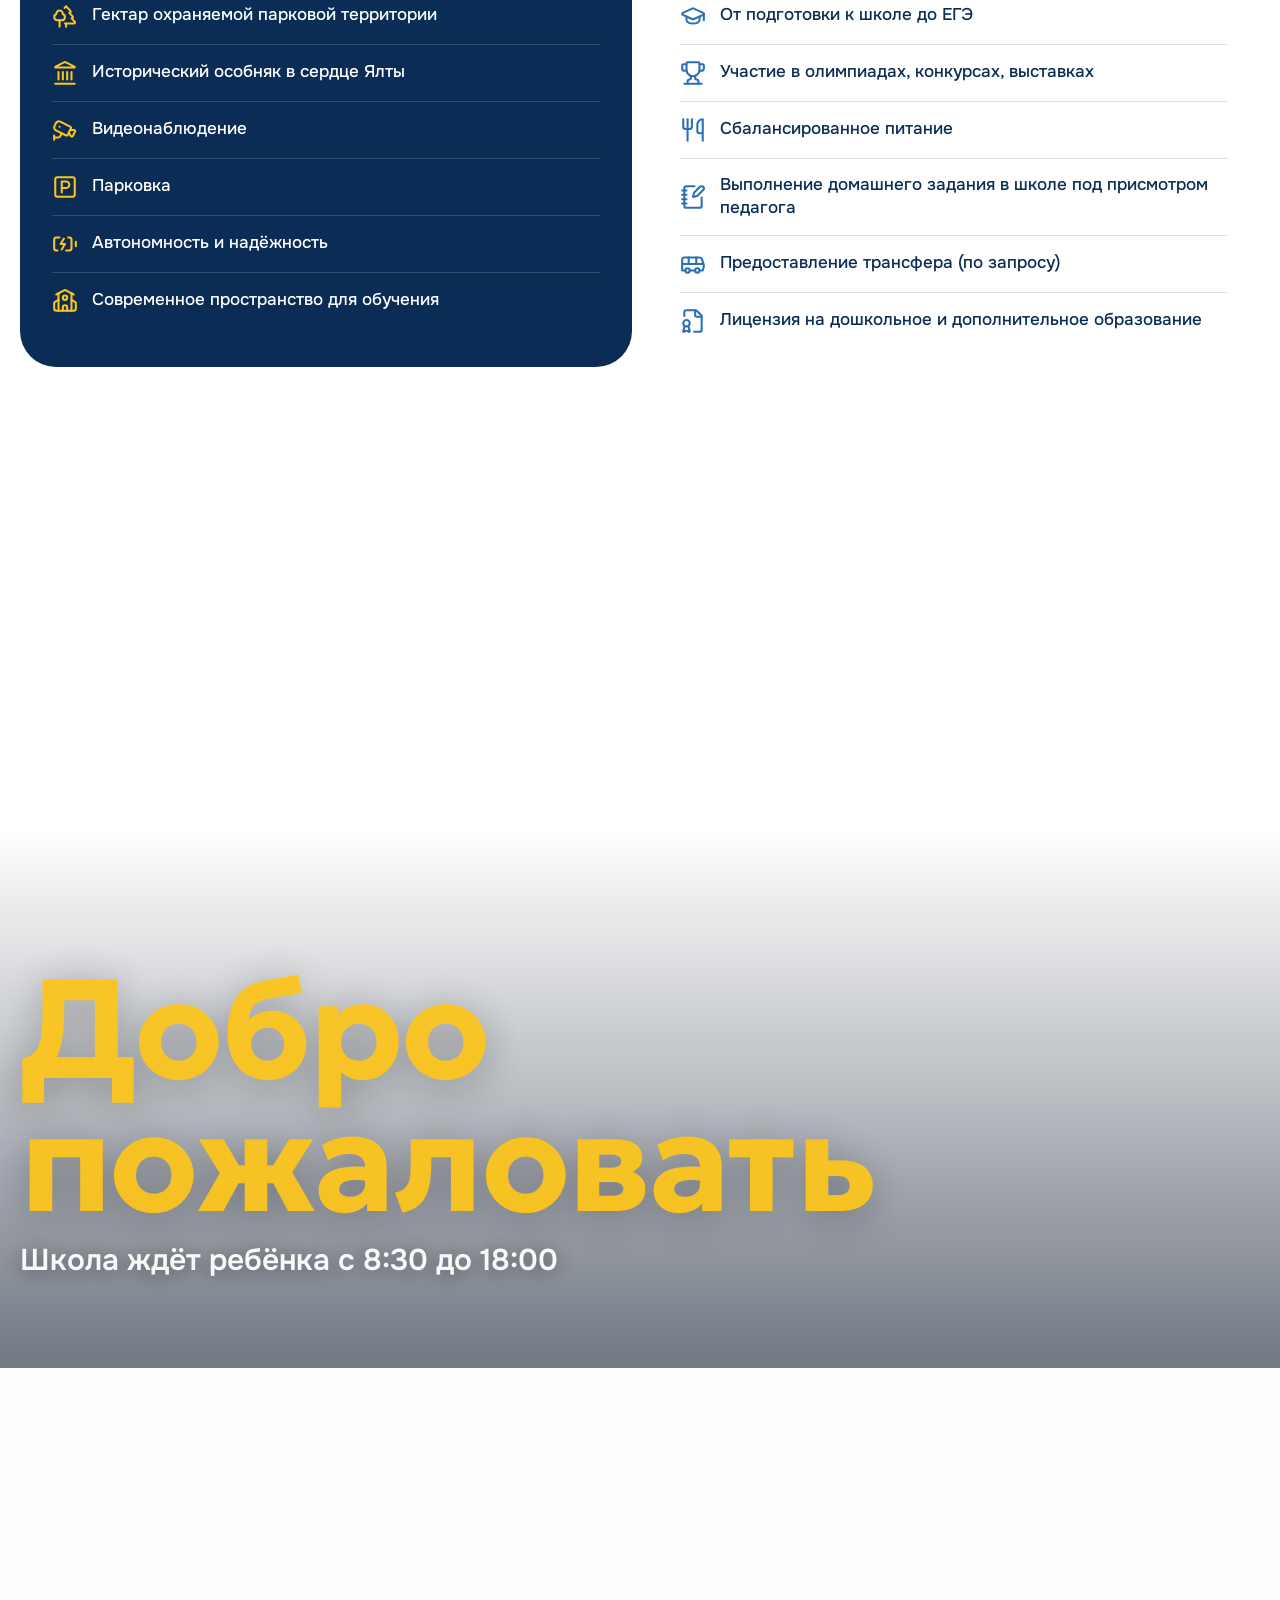
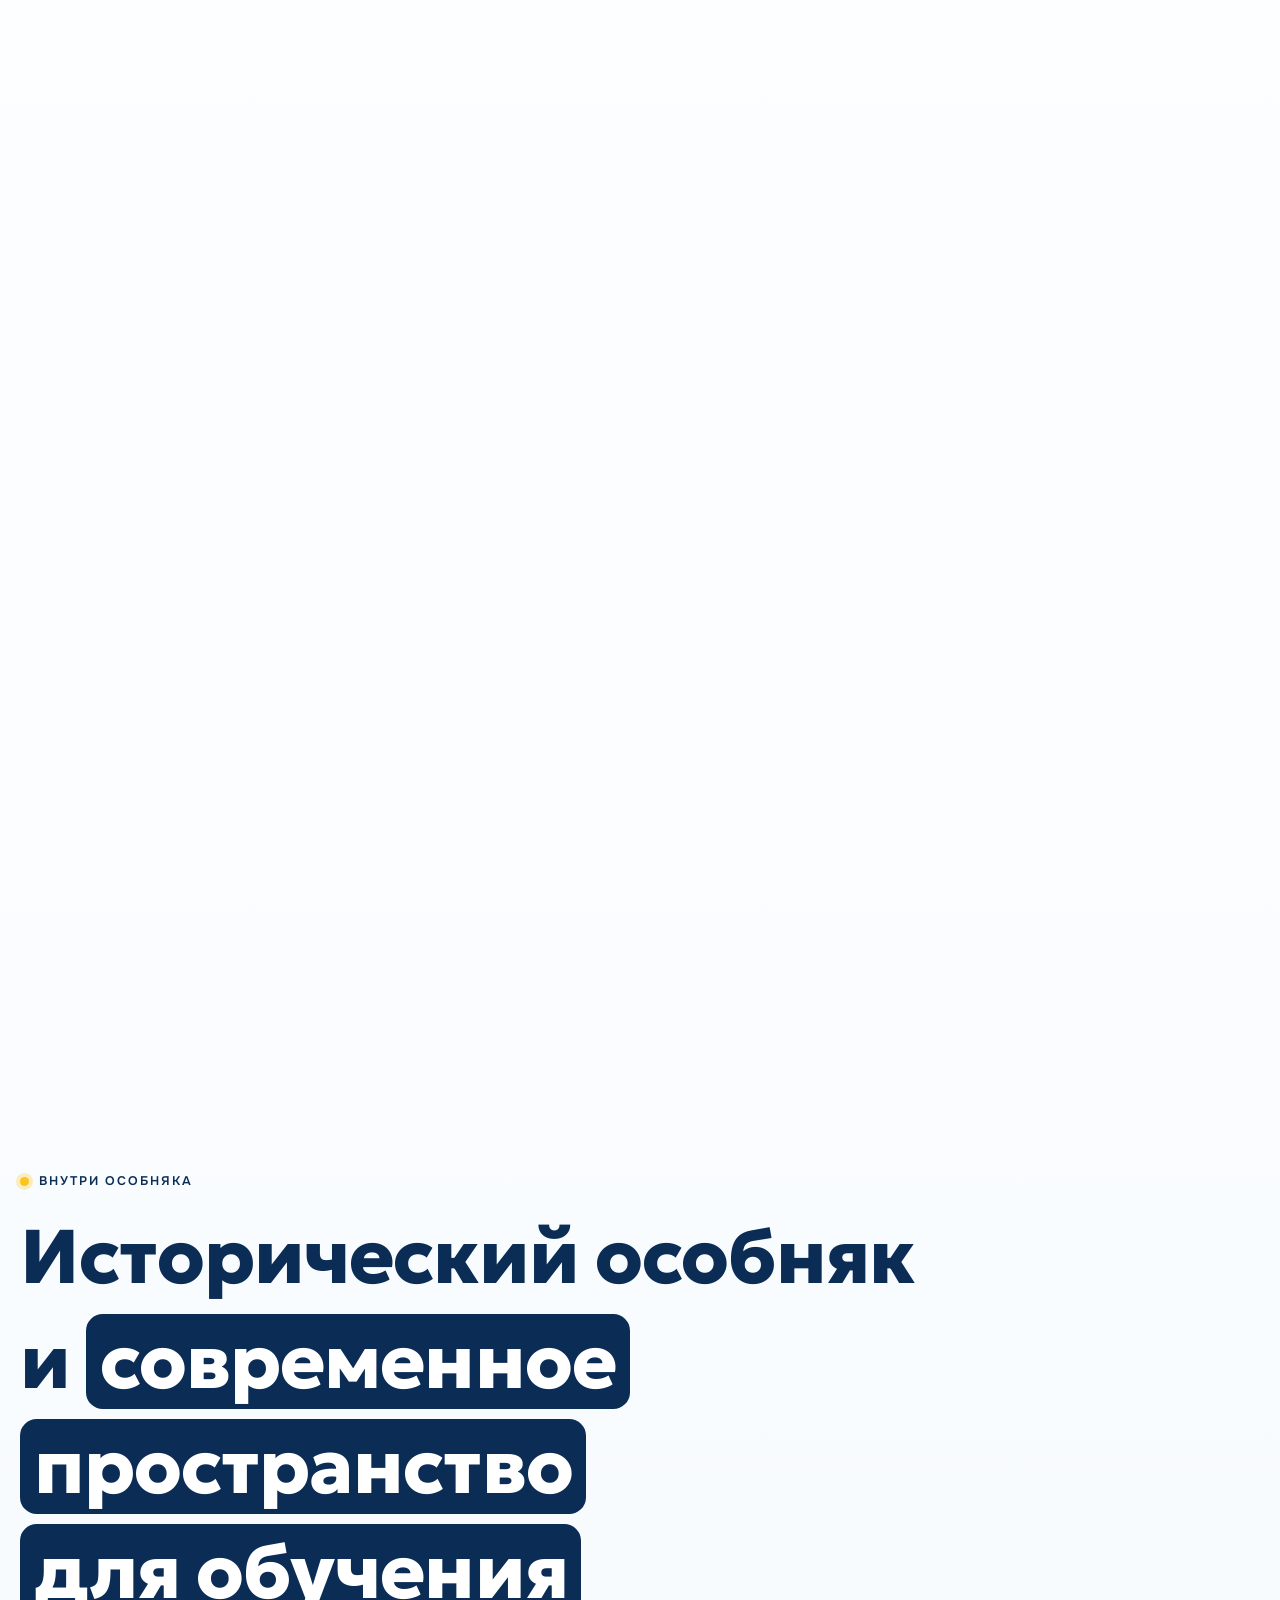
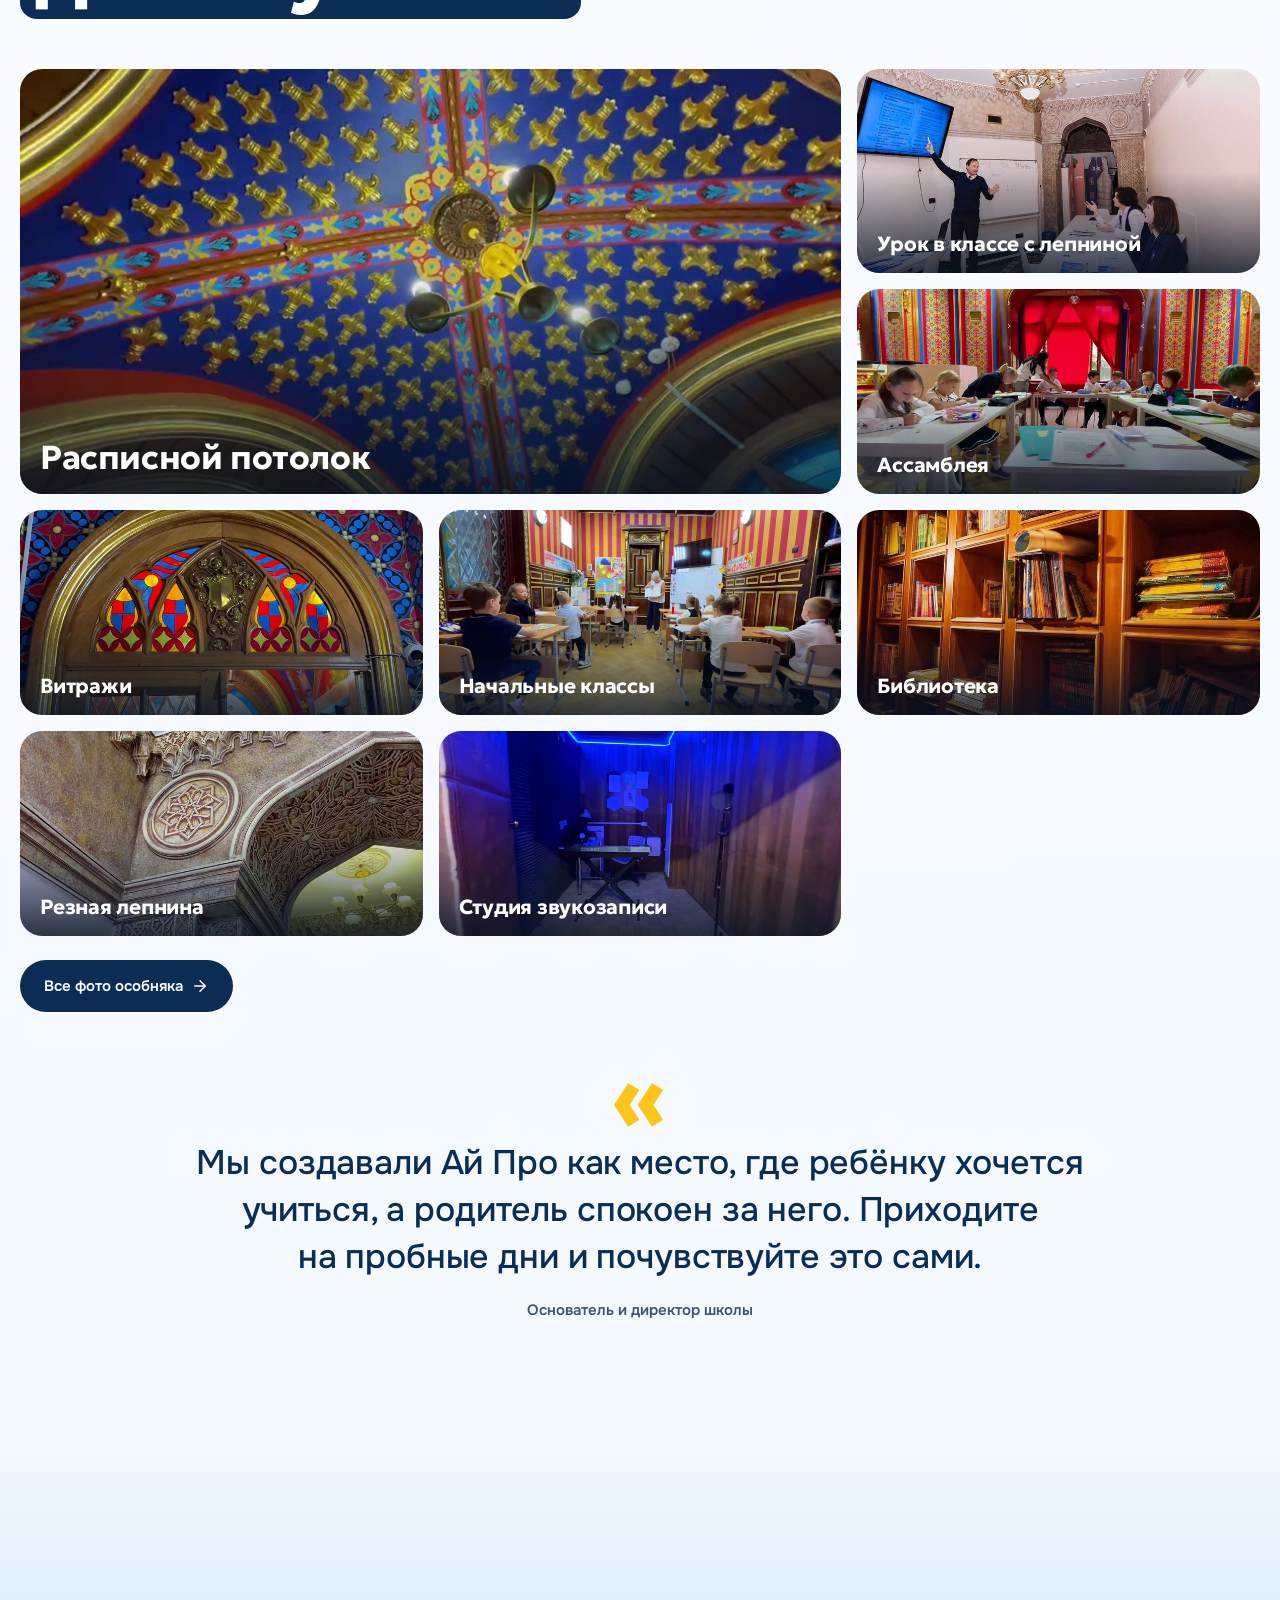
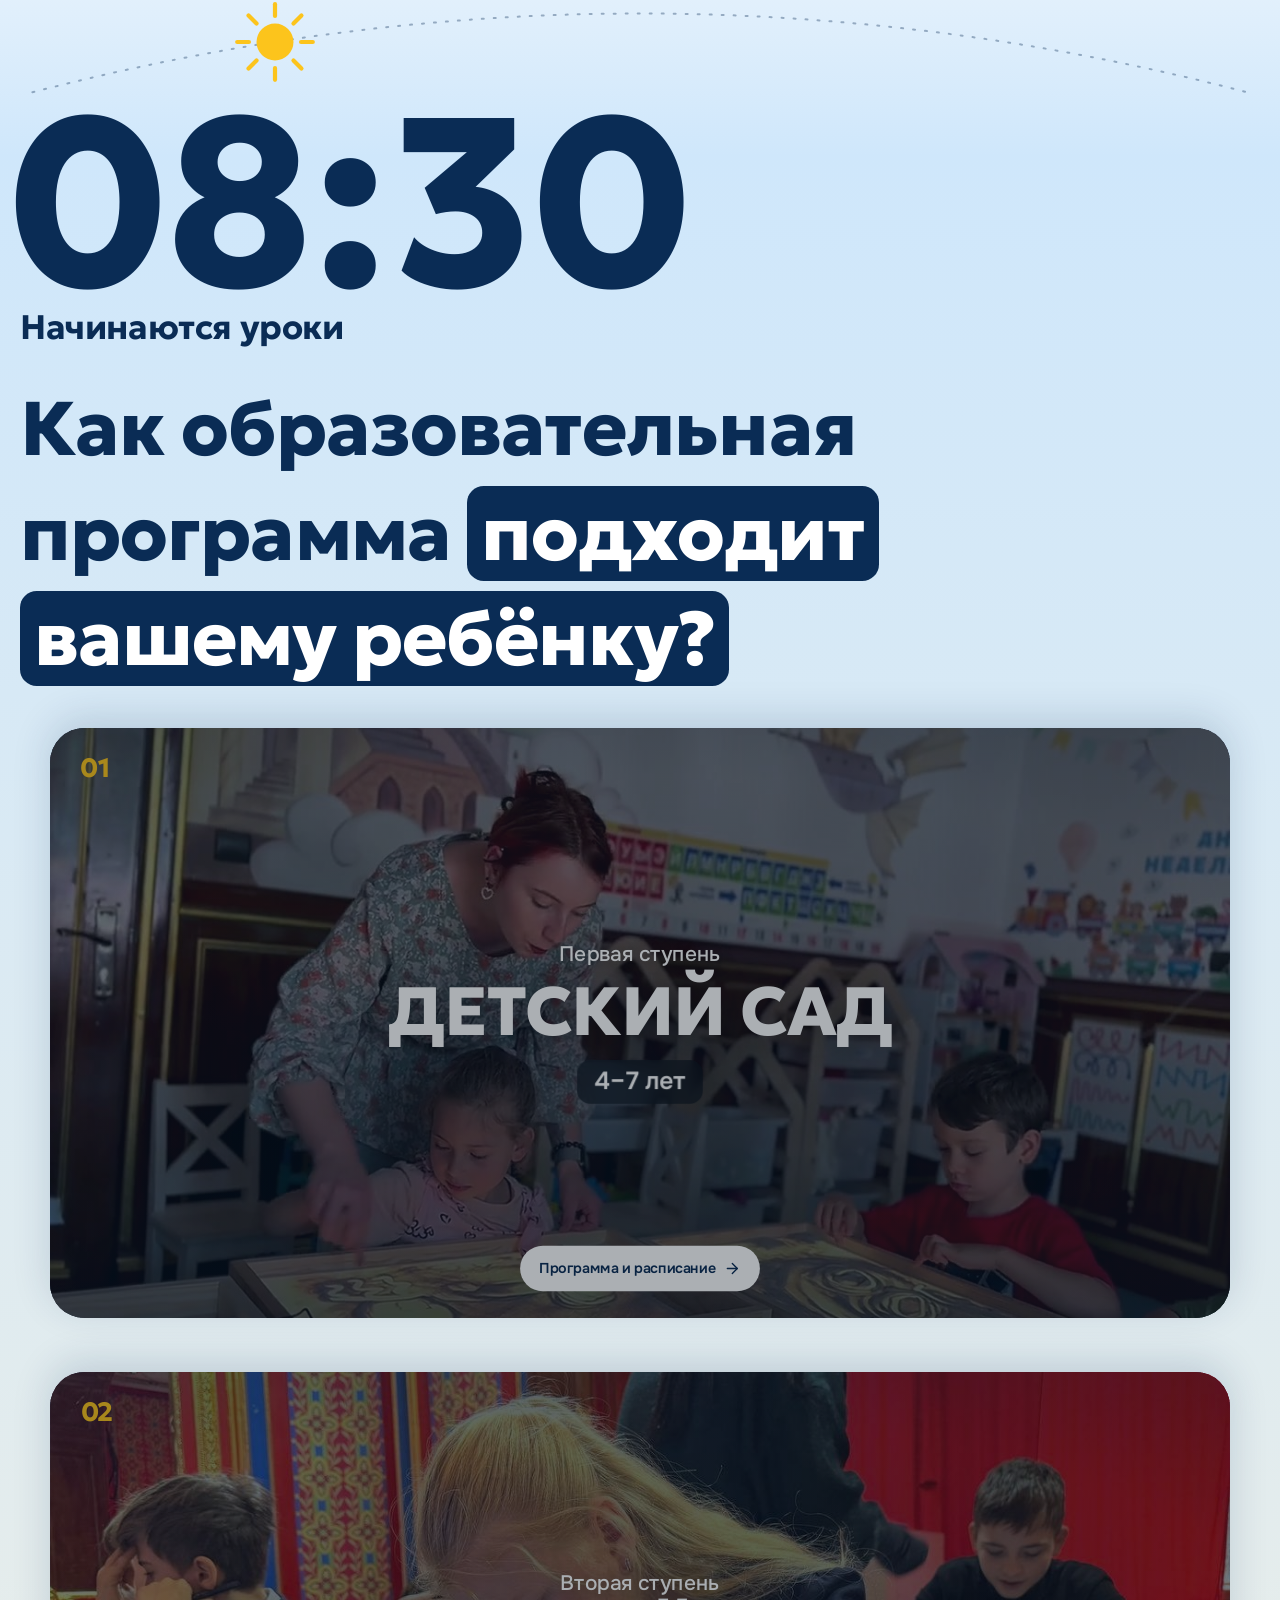
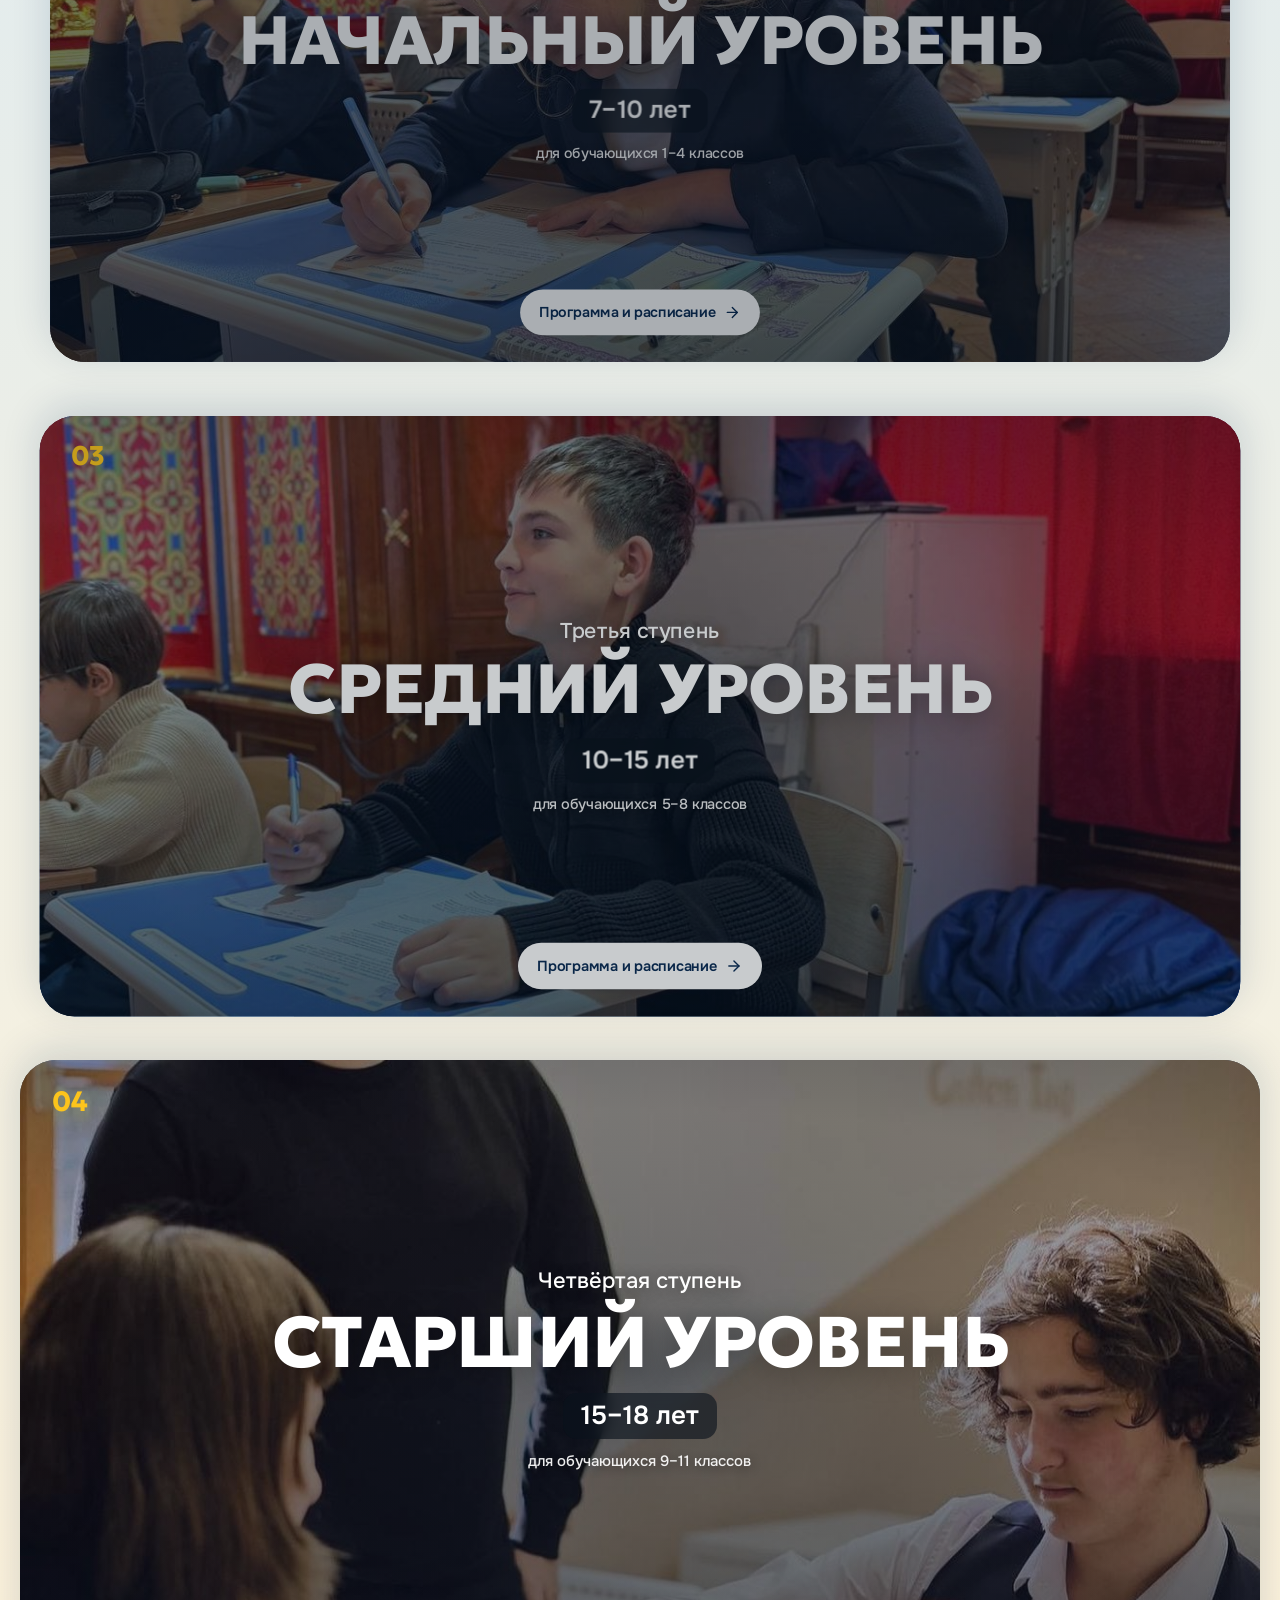
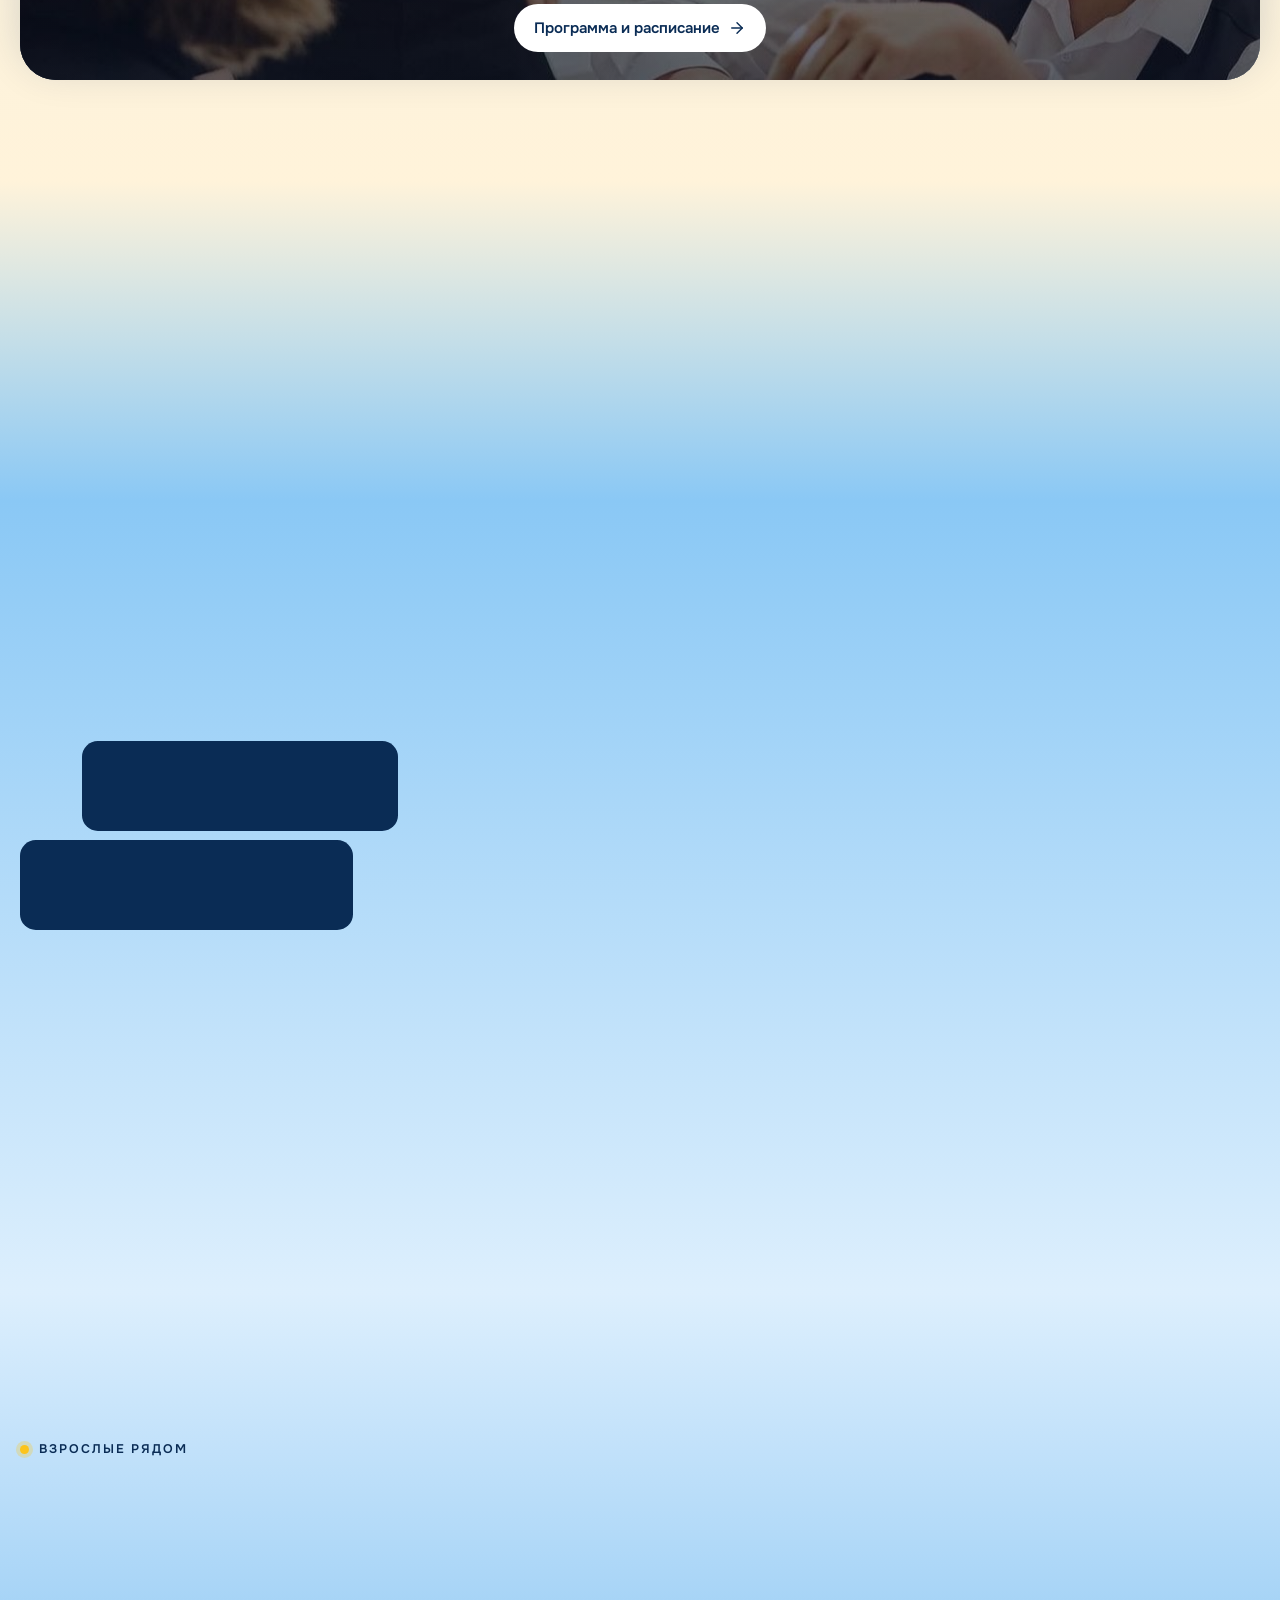
==== commit 8e42dda3: "Версия A: первоначальное раскрытие, солнце улетает в логотип; подпись крупнее Солнце, как раньше, ра" ====
--- a/index.html
+++ b/index.html
@@ -17,7 +17,7 @@
 <link rel="preconnect" href="https://fonts.googleapis.com">
 <link rel="preconnect" href="https://fonts.gstatic.com" crossorigin>
 <link rel="stylesheet" href="https://fonts.googleapis.com/css2?family=Geologica:wght,SHRP@500..800,0..100&family=Onest:wght@400;500;600;700&display=swap">
-<link rel="stylesheet" href="assets/css/site.css?v=d9f7a972">
+<link rel="stylesheet" href="assets/css/site.css?v=e32401bb">
 <script>document.documentElement.classList.add('js');try{if(localStorage.getItem('ipro-a11y')==='1')document.documentElement.classList.add('a11y')}catch(e){}</script>
 </head>
 <body>
@@ -493,6 +493,6 @@
   <script type="application/json" id="helperData">[{"q": "С какого возраста берёте?", "a": ["Частная школа полного дня в Ялте для детей 4–18 лет.", "Детский сад 4–7 лет, начальный уровень 7–10, средний 10–15, старший 15–18."]}, {"q": "Сколько детей в группе?", "a": ["Малые группы, до 14 учеников, внимание педагога каждому ребёнку."]}, {"q": "Чем занят день ребёнка?", "a": ["Возможность пребывания с 8:30 до 18:00.", "Завтрак, уроки, языки с носителями, прогулка, обед, кружки, домашние задания и развоз."]}, {"q": "Как проходят пробные дни?", "a": ["Три пробных дня без оплаты и ни к чему не обязывают: знакомство с учителями, тестирование и адаптация."]}, {"q": "Как организовано питание?", "a": ["Своя кухня, 3-разовое горячее питание, меню под возраст с учётом аллергий."]}, {"q": "Сколько стоит обучение?", "a": ["Цена зависит от программы и маршрута ребёнка, есть каскадные скидки. Точный расчёт сделаем на личной встрече.", "В стоимость входят учебники, все кружки и секции и выездные мероприятия."]}, {"q": "Есть ли трансфер?", "a": ["Да, утренний и вечерний развоз: 5 комфортабельных автобусов ходят по разным маршрутам.", "Трансфер — за доплату, по запросу."]}, {"q": "Можно перевестись среди года?", "a": ["Да, зачисляем в течение года при наличии мест и после тестирования."]}, {"q": "А если ребёнок не адаптируется?", "a": ["Для этого и есть пробные дни. С детьми работает психолог, помогаем мягко влиться в коллектив."]}, {"q": "Есть ли лицензия?", "a": ["Да, лицензия на образовательную деятельность. Документы — в разделе «Сведения об образовательной организации»."]}]</script>
 </dialog>
 <button class="ask" type="button" data-open="helper" aria-label="Вопросы о школе"><svg class="i" aria-hidden="true"><use href="#i-message-circle-question-mark"/></svg><span>Вопросы?</span></button>
-<script src="assets/js/site.js?v=c9e91332" defer></script>
+<script src="assets/js/site.js?v=ee17ee79" defer></script>
 </body>
 </html>
--- a/assets/css/site.css
+++ b/assets/css/site.css
@@ -98,7 +98,7 @@
 
 /* ---------- 1. солнце открывает школу ---------- */
 .pin{position:sticky;top:0;height:100vh;height:100svh;overflow:hidden}
-.hero{height:340vh;background:var(--navy);color:#fff}
+.hero{height:260vh;background:var(--navy);color:#fff}
 .hero .pin{background:radial-gradient(60% 45% at 50% 56%,rgba(252,196,28,.24),rgba(252,196,28,0) 70%),var(--navy)}
 .hero__win{position:absolute;inset:0;clip-path:circle(var(--r,20vmin) at var(--mx,50%) var(--my,56%));opacity:var(--winop,1);will-change:clip-path}
 .hero__win video{width:100%;height:100%;object-fit:cover}
@@ -107,8 +107,7 @@
 .hero__ring{position:absolute;left:var(--cx,50%);top:var(--cy,56%);width:var(--s,74vmin);height:var(--s,74vmin);translate:-50% -50%;overflow:visible;pointer-events:none;opacity:var(--ringop,1)}
 .hero__rays{transform-origin:0 0;animation:spin 60s linear infinite}
 @keyframes spin{to{transform:rotate(360deg)}}
-.hero__eyebrow{position:absolute;left:50%;top:calc(72px + env(safe-area-inset-top,0px));translate:-50% 0;display:flex;align-items:center;gap:9px;width:max-content;max-width:calc(100% - 40px);padding:9px 16px 9px 12px;border-radius:999px;background:rgba(6,18,36,.55);border:1px solid rgba(255,255,255,.18);-webkit-backdrop-filter:blur(10px);backdrop-filter:blur(10px);font:600 14px/1.3 var(--text);color:#fff;text-align:left;opacity:var(--eye,1);z-index:2}
-.hero__eyebrow::before{content:"";flex:none;width:9px;height:9px;border-radius:50%;background:var(--sun);box-shadow:0 0 0 4px rgba(252,196,28,.25)}
+.hero__eyebrow{position:absolute;left:var(--gut);right:var(--gut-r);top:calc(76px + env(safe-area-inset-top,0px));font:600 17px/1.35 var(--text);color:#fff;text-shadow:0 1px 14px rgba(6,18,36,.55);opacity:var(--eye,1);z-index:2}
 .hero__eyebrow span{display:none}
 .hero__h{position:absolute;inset:0;pointer-events:none;opacity:var(--hop,1);font:680 clamp(38px,12.2vw,150px)/.98 var(--display);letter-spacing:-.012em;color:#fff}
 .hero__h .row{position:absolute;display:flex;flex-direction:column;gap:0 .26em}
@@ -602,7 +601,7 @@
   .hero__h .row{flex-direction:row}
   .hero__h .r1{top:17%}
   .hero__h .r2{bottom:11%}
-  .hero__eyebrow{top:calc(92px + env(safe-area-inset-top,0px));font-size:16px;padding:11px 20px 11px 15px}
+  .hero__eyebrow{top:calc(96px + env(safe-area-inset-top,0px));font-size:21px}
   .hero__eyebrow span{display:inline;font-weight:500;opacity:.85}
   .news__list{grid-auto-columns:calc((100% - 32px) / 3)}
   .cols{grid-template-columns:repeat(3,1fr);gap:20px;padding-inline:var(--gut)}
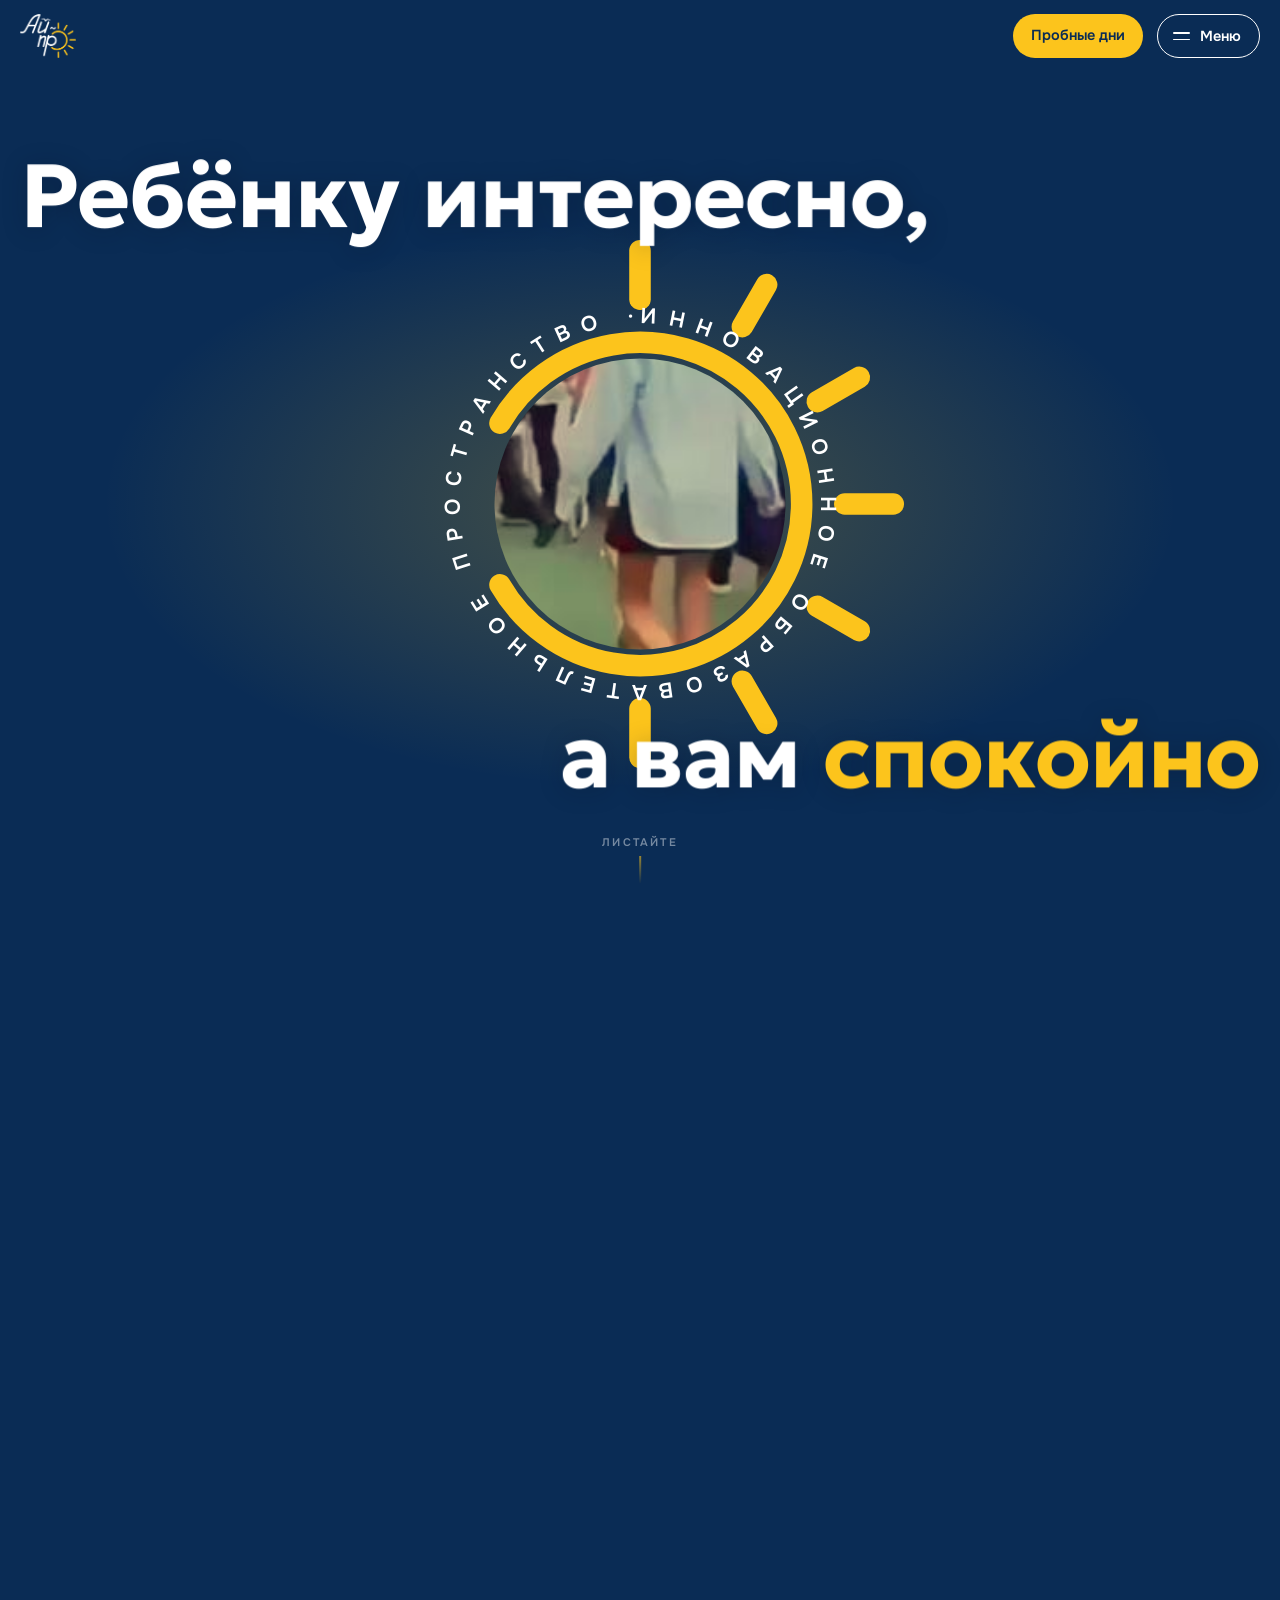
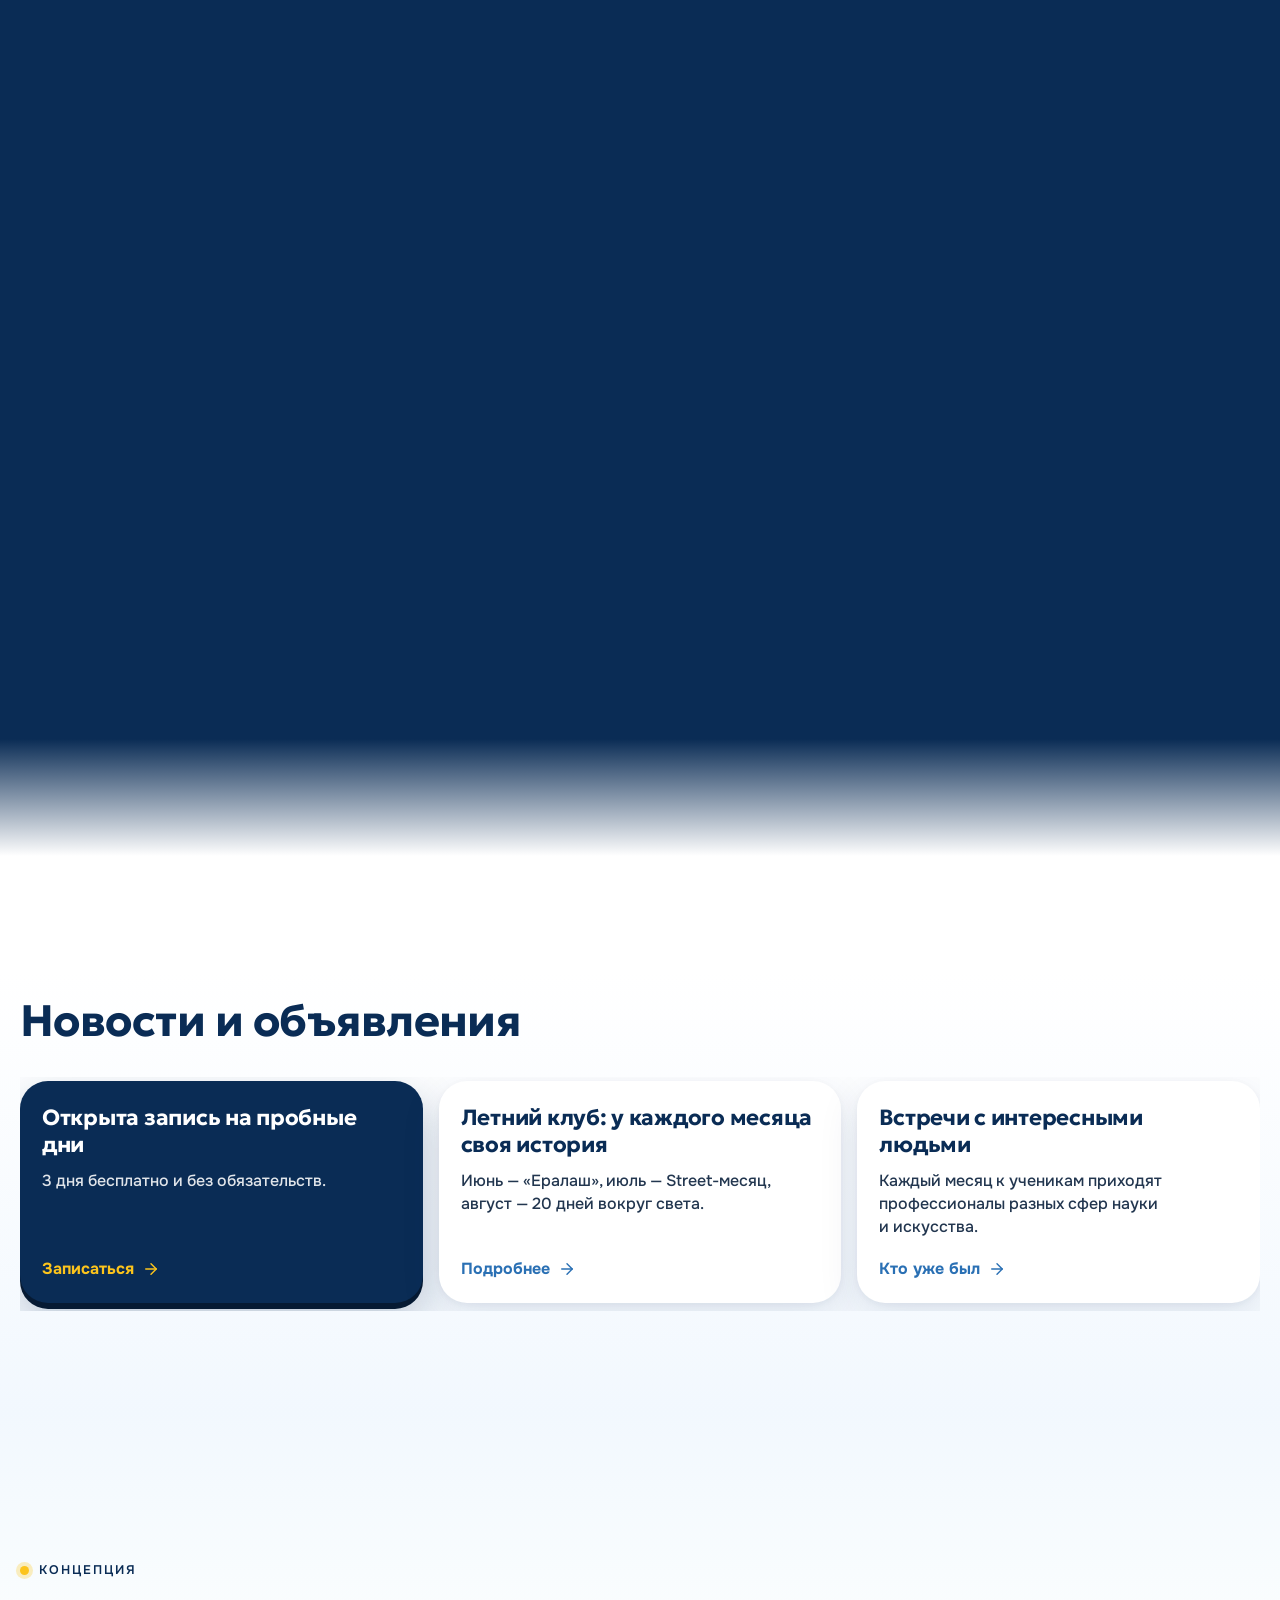
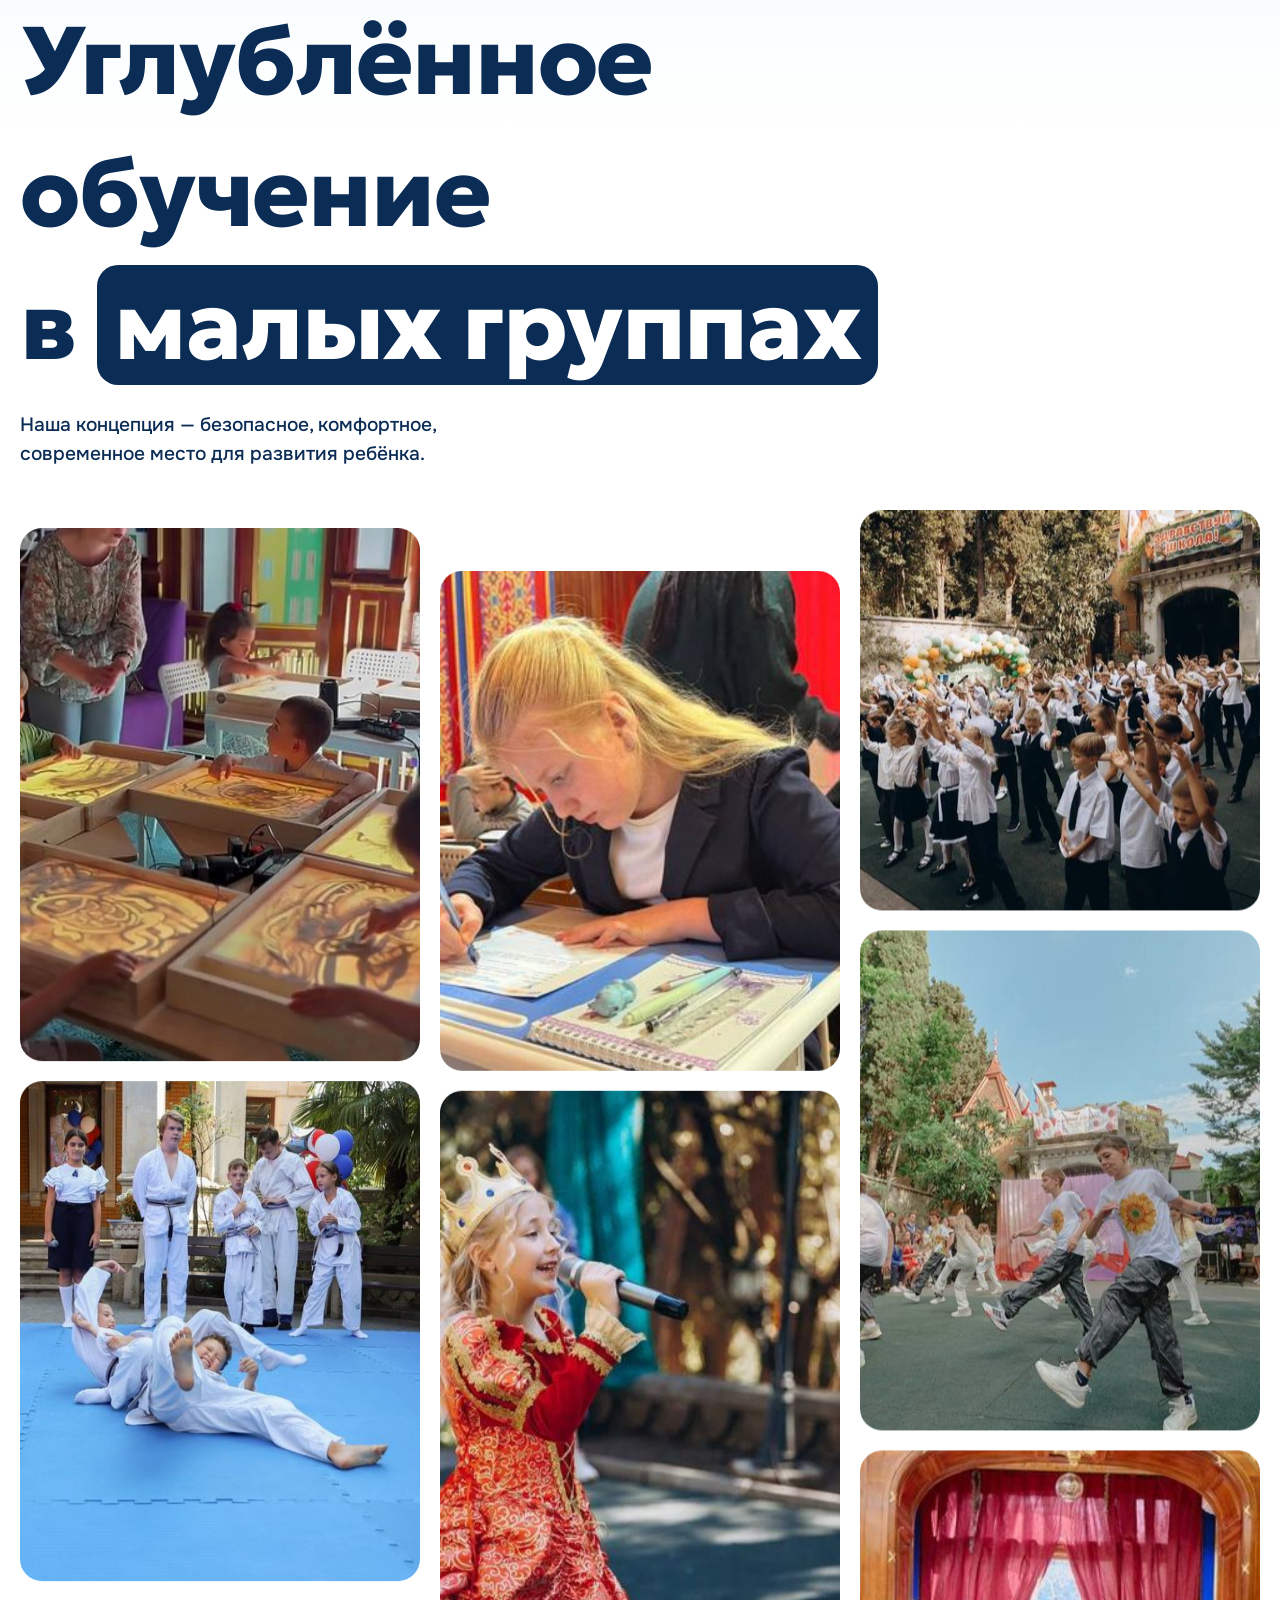
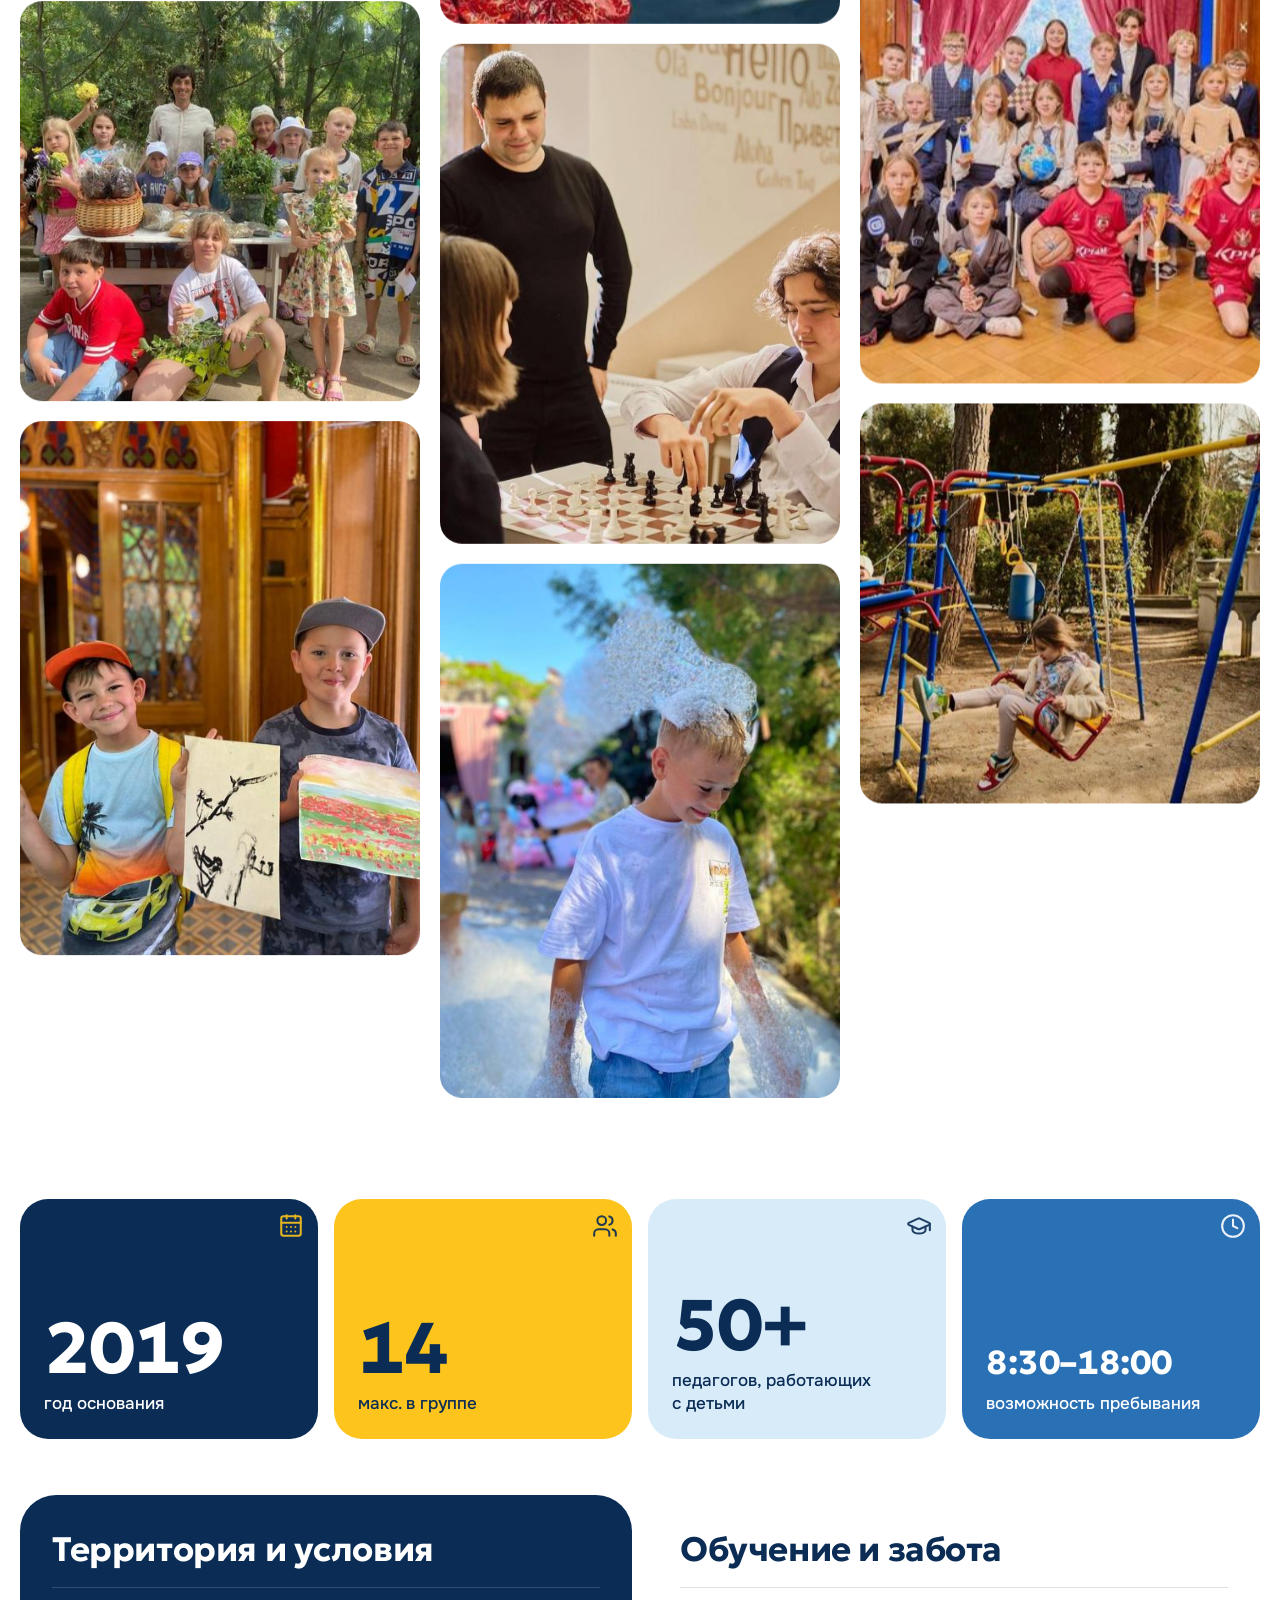
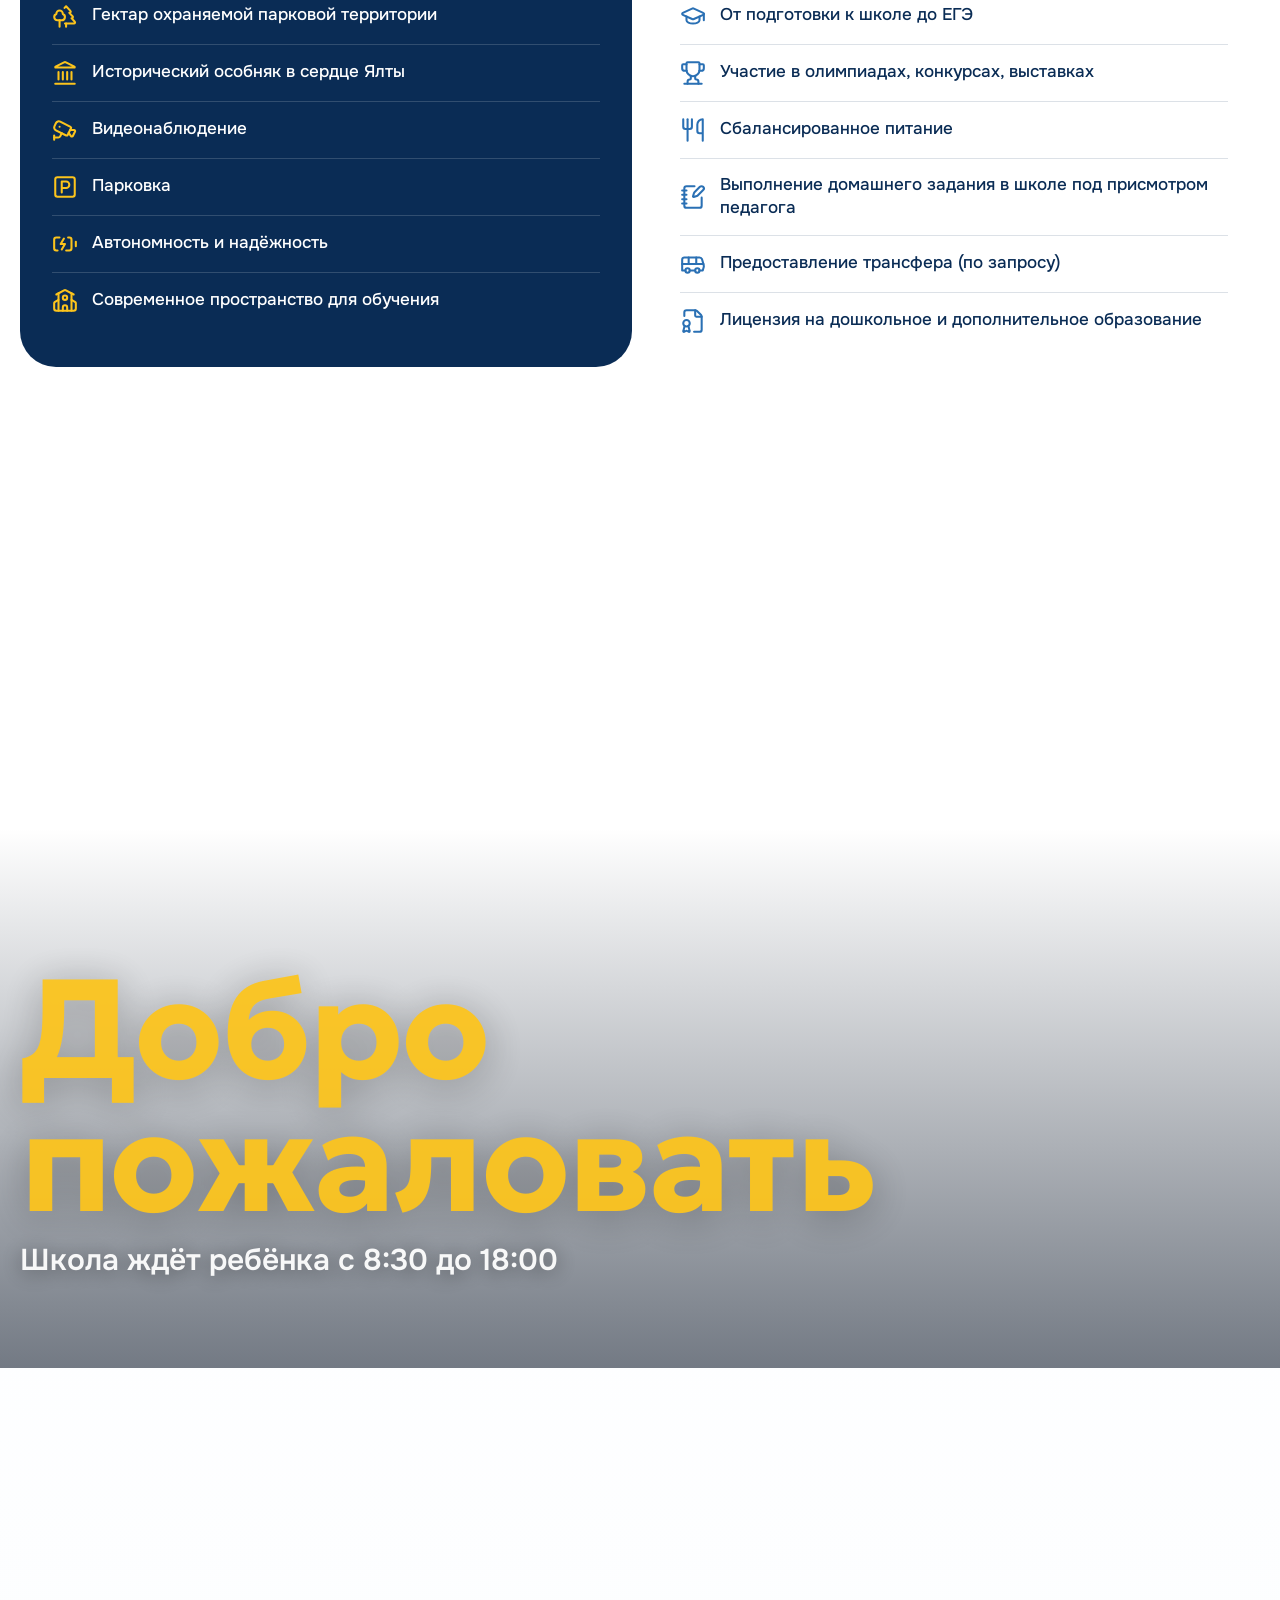
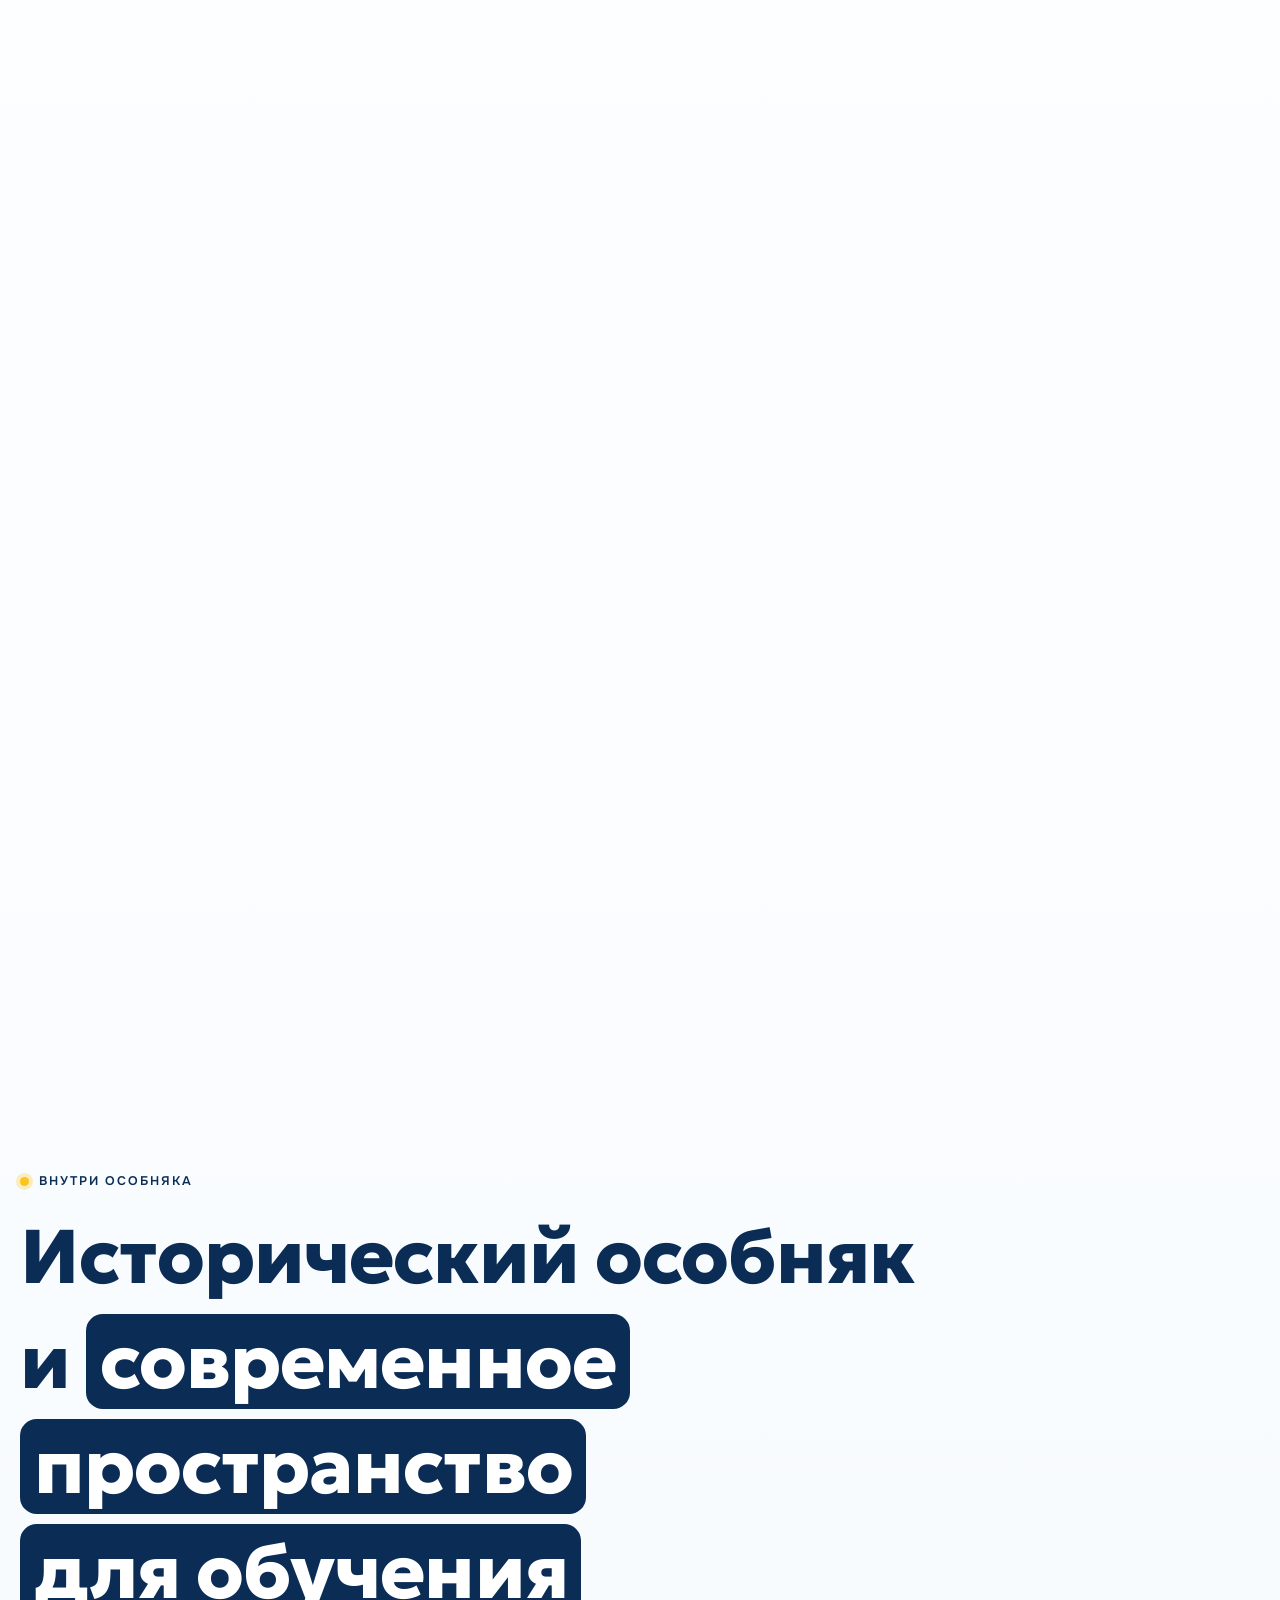
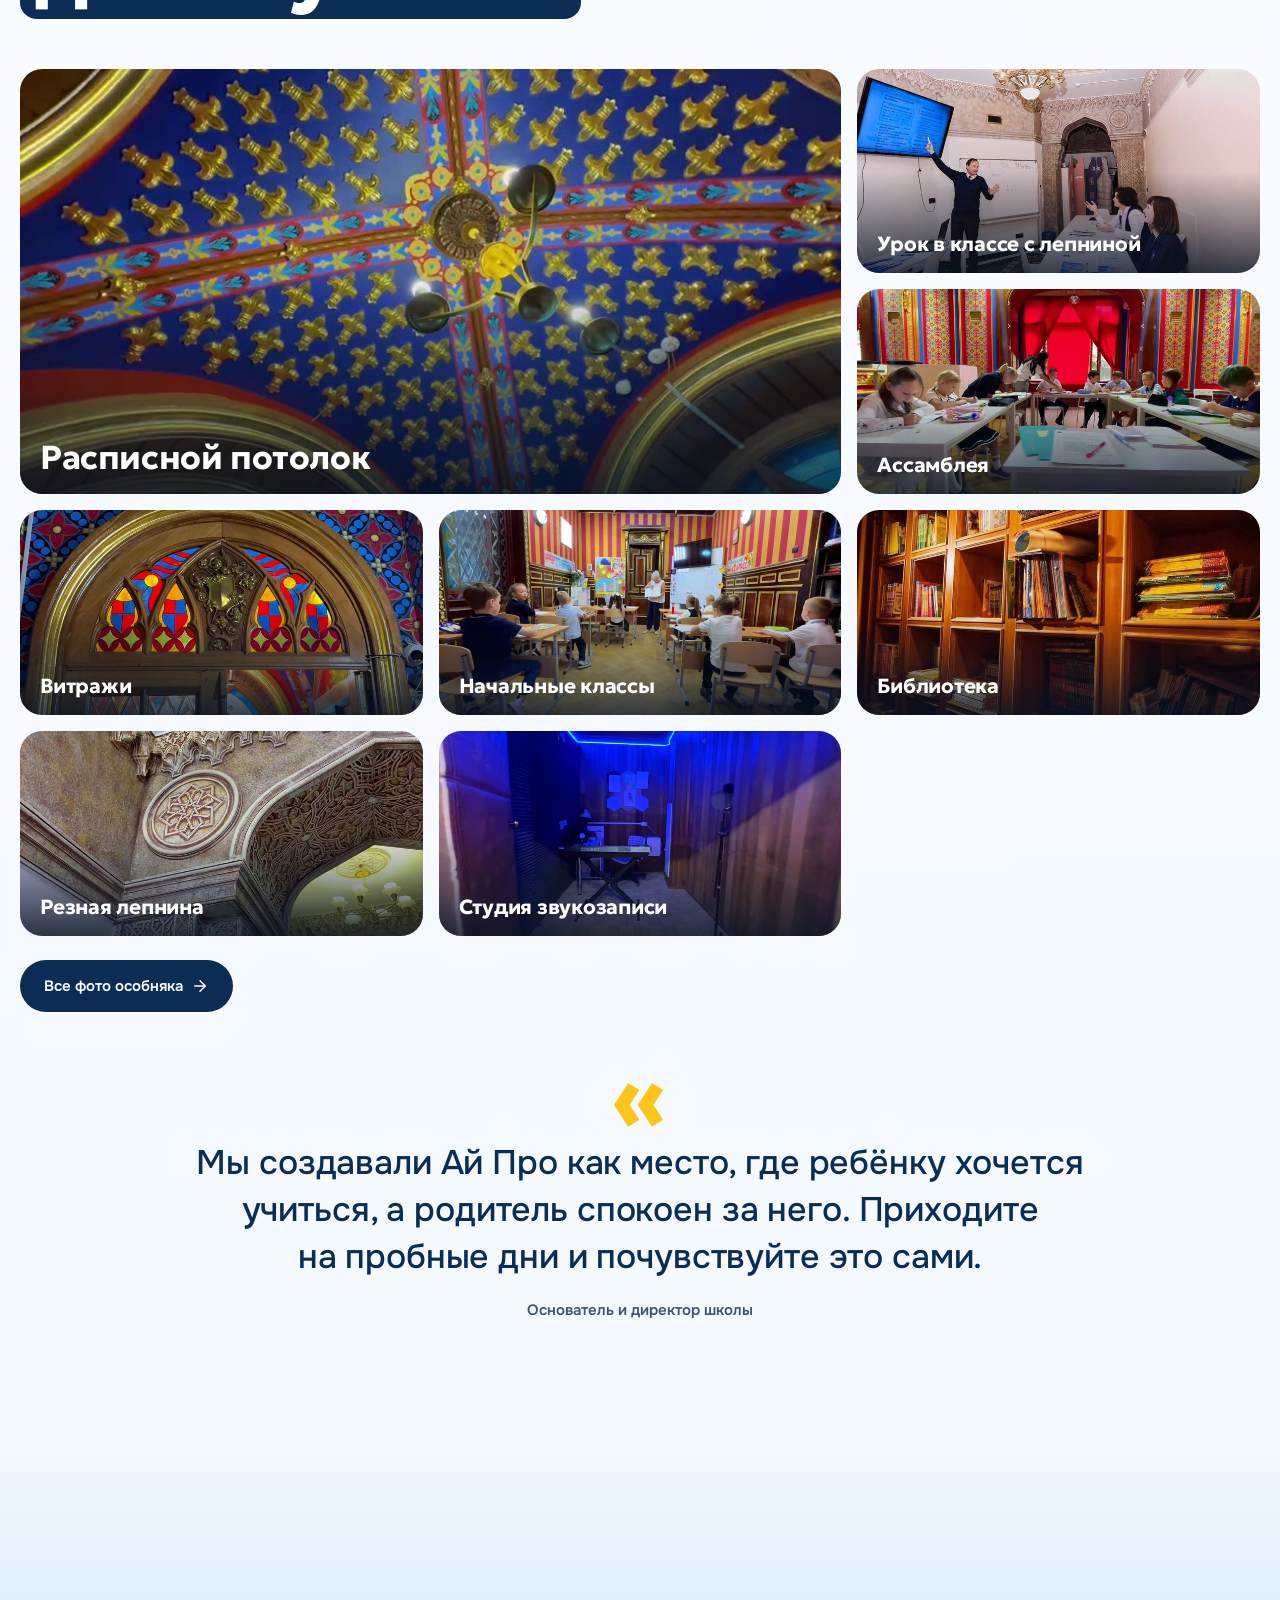
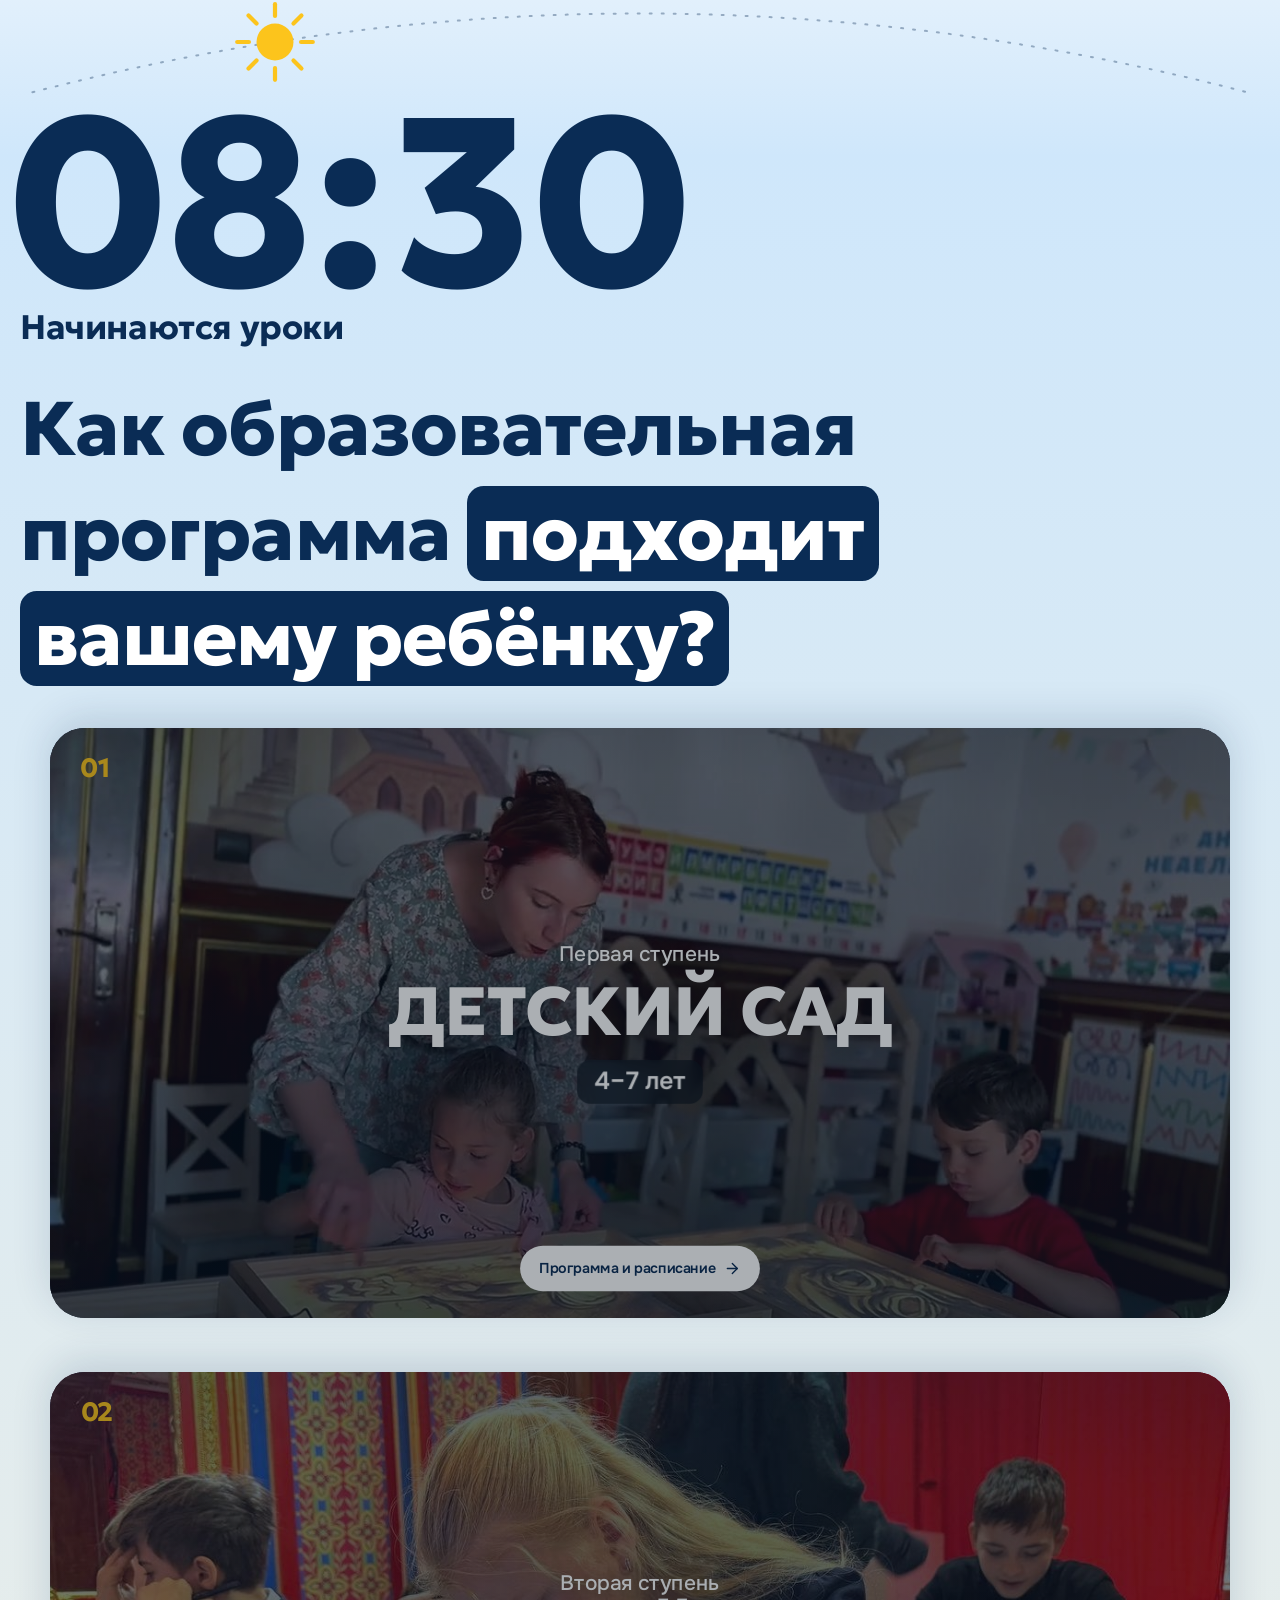
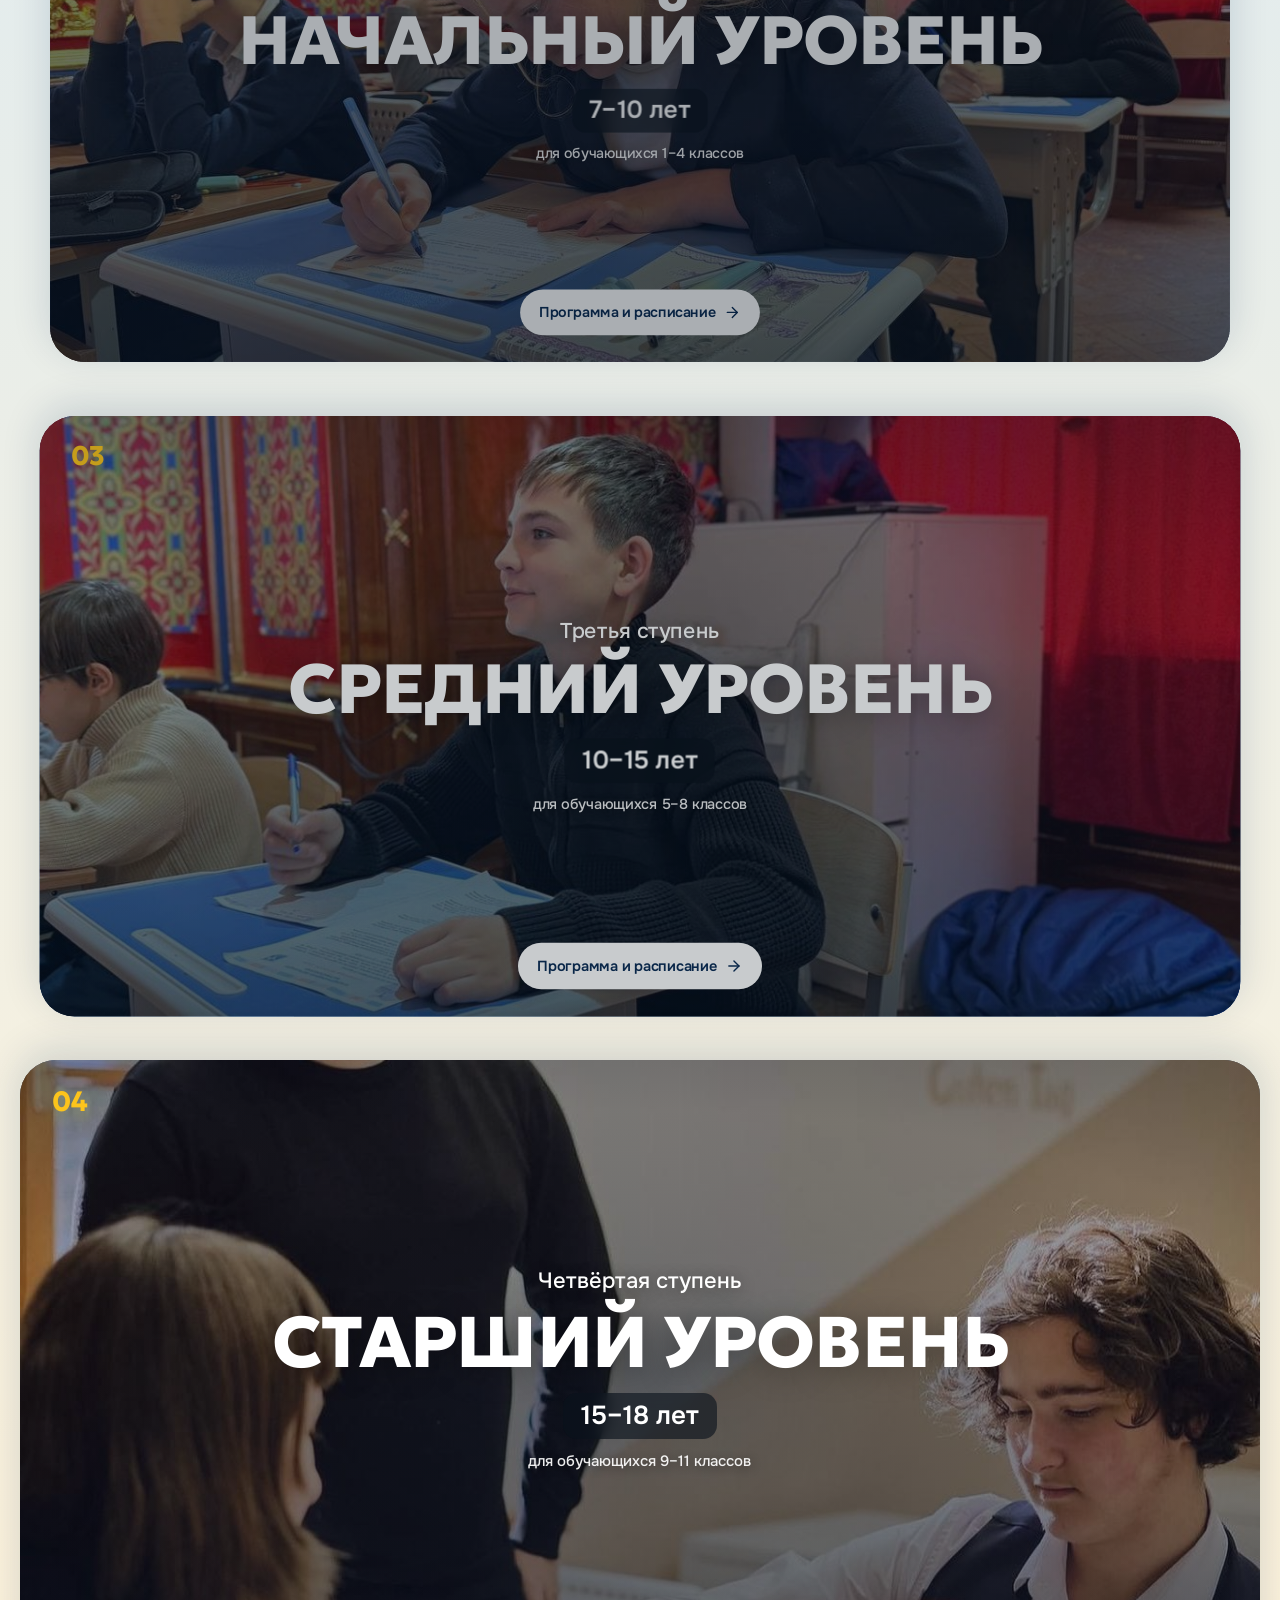
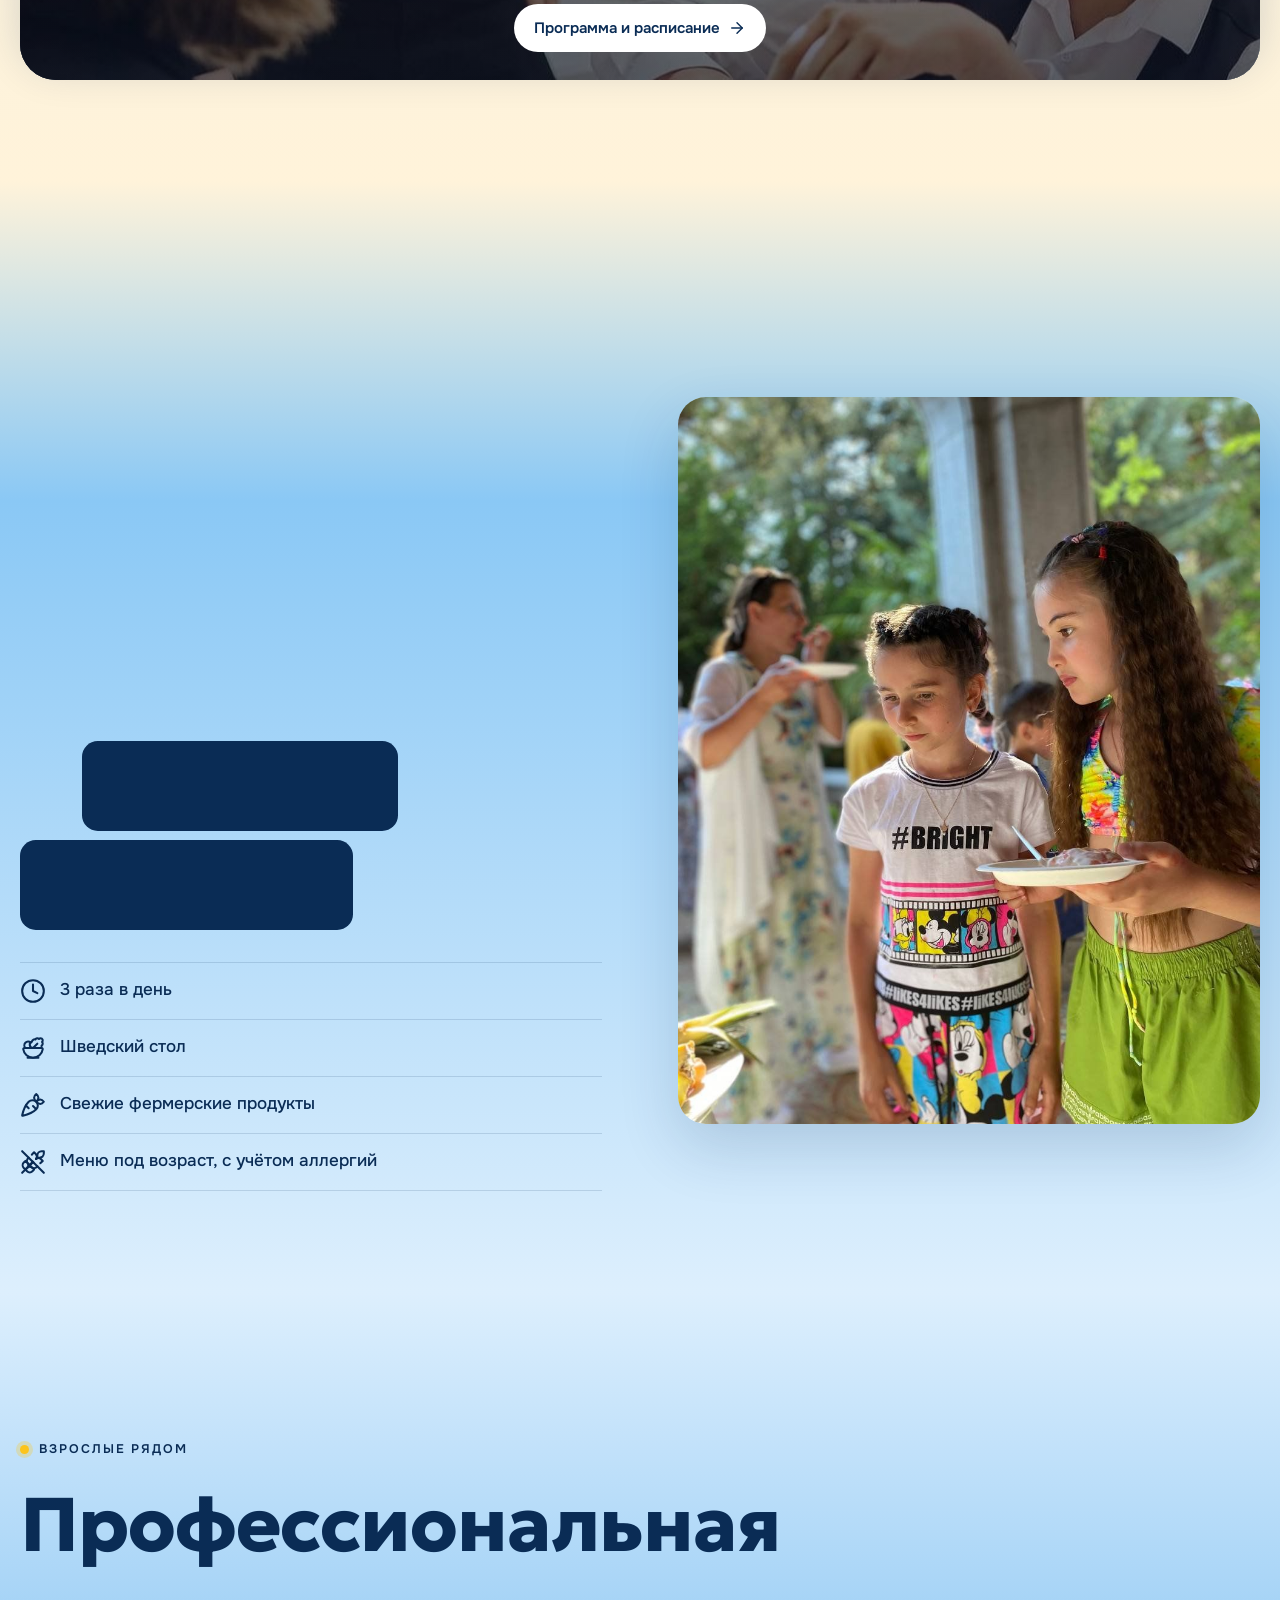
==== commit 7322b742: "Версия A: «Инновационное образовательное пространство» по кругу вокруг солнца Надпись идёт по кругу " ====
--- a/index.html
+++ b/index.html
@@ -17,7 +17,7 @@
 <link rel="preconnect" href="https://fonts.googleapis.com">
 <link rel="preconnect" href="https://fonts.gstatic.com" crossorigin>
 <link rel="stylesheet" href="https://fonts.googleapis.com/css2?family=Geologica:wght,SHRP@500..800,0..100&family=Onest:wght@400;500;600;700&display=swap">
-<link rel="stylesheet" href="assets/css/site.css?v=e32401bb">
+<link rel="stylesheet" href="assets/css/site.css?v=6a293c86">
 <script>document.documentElement.classList.add('js');try{if(localStorage.getItem('ipro-a11y')==='1')document.documentElement.classList.add('a11y')}catch(e){}</script>
 </head>
 <body>
@@ -39,6 +39,7 @@
     <svg class="hero__ring" viewBox="-100 -100 200 200" aria-hidden="true">
       <path d="M -51.96 -30 A 60 60 0 1 1 -51.96 30" fill="none" stroke="#FCC41C" stroke-width="8" stroke-linecap="round"/>
       <g class="hero__rays" stroke="#FCC41C" stroke-width="8" stroke-linecap="round"><path d="M0 -76V-94"/><path d="M38 -65.8L47 -81.4"/><path d="M65.8 -38L81.4 -47"/><path d="M76 0H94"/><path d="M65.8 38L81.4 47"/><path d="M38 65.8L47 81.4"/><path d="M0 76V94"/></g>
+      <g class="hero__orb"><path id="orbPath" d="M0 -67A67 67 0 1 1 0 67A67 67 0 1 1 0 -67" fill="none"/><text><textPath href="#orbPath" textLength="418" lengthAdjust="spacing">ИННОВАЦИОННОЕ ОБРАЗОВАТЕЛЬНОЕ ПРОСТРАНСТВО ·</textPath></text></g>
     </svg>
     <p class="hero__eyebrow">Инновационное образовательное пространство<span> · частная школа полного дня в Ялте</span></p>
     <h1 class="hero__h" aria-label="Ребёнку интересно, а вам спокойно"><span class="row r1"><span class="l">Ребёнку</span><span class="l">интересно,</span></span><span class="row r2"><span class="l">а вам</span><span class="l acc">спокойно</span></span></h1>
@@ -493,6 +494,6 @@
   <script type="application/json" id="helperData">[{"q": "С какого возраста берёте?", "a": ["Частная школа полного дня в Ялте для детей 4–18 лет.", "Детский сад 4–7 лет, начальный уровень 7–10, средний 10–15, старший 15–18."]}, {"q": "Сколько детей в группе?", "a": ["Малые группы, до 14 учеников, внимание педагога каждому ребёнку."]}, {"q": "Чем занят день ребёнка?", "a": ["Возможность пребывания с 8:30 до 18:00.", "Завтрак, уроки, языки с носителями, прогулка, обед, кружки, домашние задания и развоз."]}, {"q": "Как проходят пробные дни?", "a": ["Три пробных дня без оплаты и ни к чему не обязывают: знакомство с учителями, тестирование и адаптация."]}, {"q": "Как организовано питание?", "a": ["Своя кухня, 3-разовое горячее питание, меню под возраст с учётом аллергий."]}, {"q": "Сколько стоит обучение?", "a": ["Цена зависит от программы и маршрута ребёнка, есть каскадные скидки. Точный расчёт сделаем на личной встрече.", "В стоимость входят учебники, все кружки и секции и выездные мероприятия."]}, {"q": "Есть ли трансфер?", "a": ["Да, утренний и вечерний развоз: 5 комфортабельных автобусов ходят по разным маршрутам.", "Трансфер — за доплату, по запросу."]}, {"q": "Можно перевестись среди года?", "a": ["Да, зачисляем в течение года при наличии мест и после тестирования."]}, {"q": "А если ребёнок не адаптируется?", "a": ["Для этого и есть пробные дни. С детьми работает психолог, помогаем мягко влиться в коллектив."]}, {"q": "Есть ли лицензия?", "a": ["Да, лицензия на образовательную деятельность. Документы — в разделе «Сведения об образовательной организации»."]}]</script>
 </dialog>
 <button class="ask" type="button" data-open="helper" aria-label="Вопросы о школе"><svg class="i" aria-hidden="true"><use href="#i-message-circle-question-mark"/></svg><span>Вопросы?</span></button>
-<script src="assets/js/site.js?v=ee17ee79" defer></script>
+<script src="assets/js/site.js?v=c4e27c8d" defer></script>
 </body>
 </html>
--- a/assets/css/site.css
+++ b/assets/css/site.css
@@ -106,6 +106,10 @@
 .hero__tint{position:absolute;inset:0;background:var(--sun);mix-blend-mode:multiply;opacity:var(--tint,.36)}
 .hero__ring{position:absolute;left:var(--cx,50%);top:var(--cy,56%);width:var(--s,74vmin);height:var(--s,74vmin);translate:-50% -50%;overflow:visible;pointer-events:none;opacity:var(--ringop,1)}
 .hero__rays{transform-origin:0 0;animation:spin 60s linear infinite}
+/* «Инновационное образовательное пространство» — по кругу между солнцем и лучами, медленно вращается */
+.hero__orb{transform-origin:0 0;animation:spin 48s linear infinite reverse;opacity:var(--orbop,1)}
+.hero__orb text{font:600 8px var(--text);fill:#fff}
+@media (prefers-reduced-motion: no-preference){html.js:not(.a11y) .hero__eyebrow{width:1px;height:1px;overflow:hidden;clip:rect(0 0 0 0);white-space:nowrap}}  /* текст для экранного диктора; глазами — по кругу */
 @keyframes spin{to{transform:rotate(360deg)}}
 .hero__eyebrow{position:absolute;left:var(--gut);right:var(--gut-r);top:calc(76px + env(safe-area-inset-top,0px));font:600 17px/1.35 var(--text);color:#fff;text-shadow:0 1px 14px rgba(6,18,36,.55);opacity:var(--eye,1);z-index:2}
 .hero__eyebrow span{display:none}
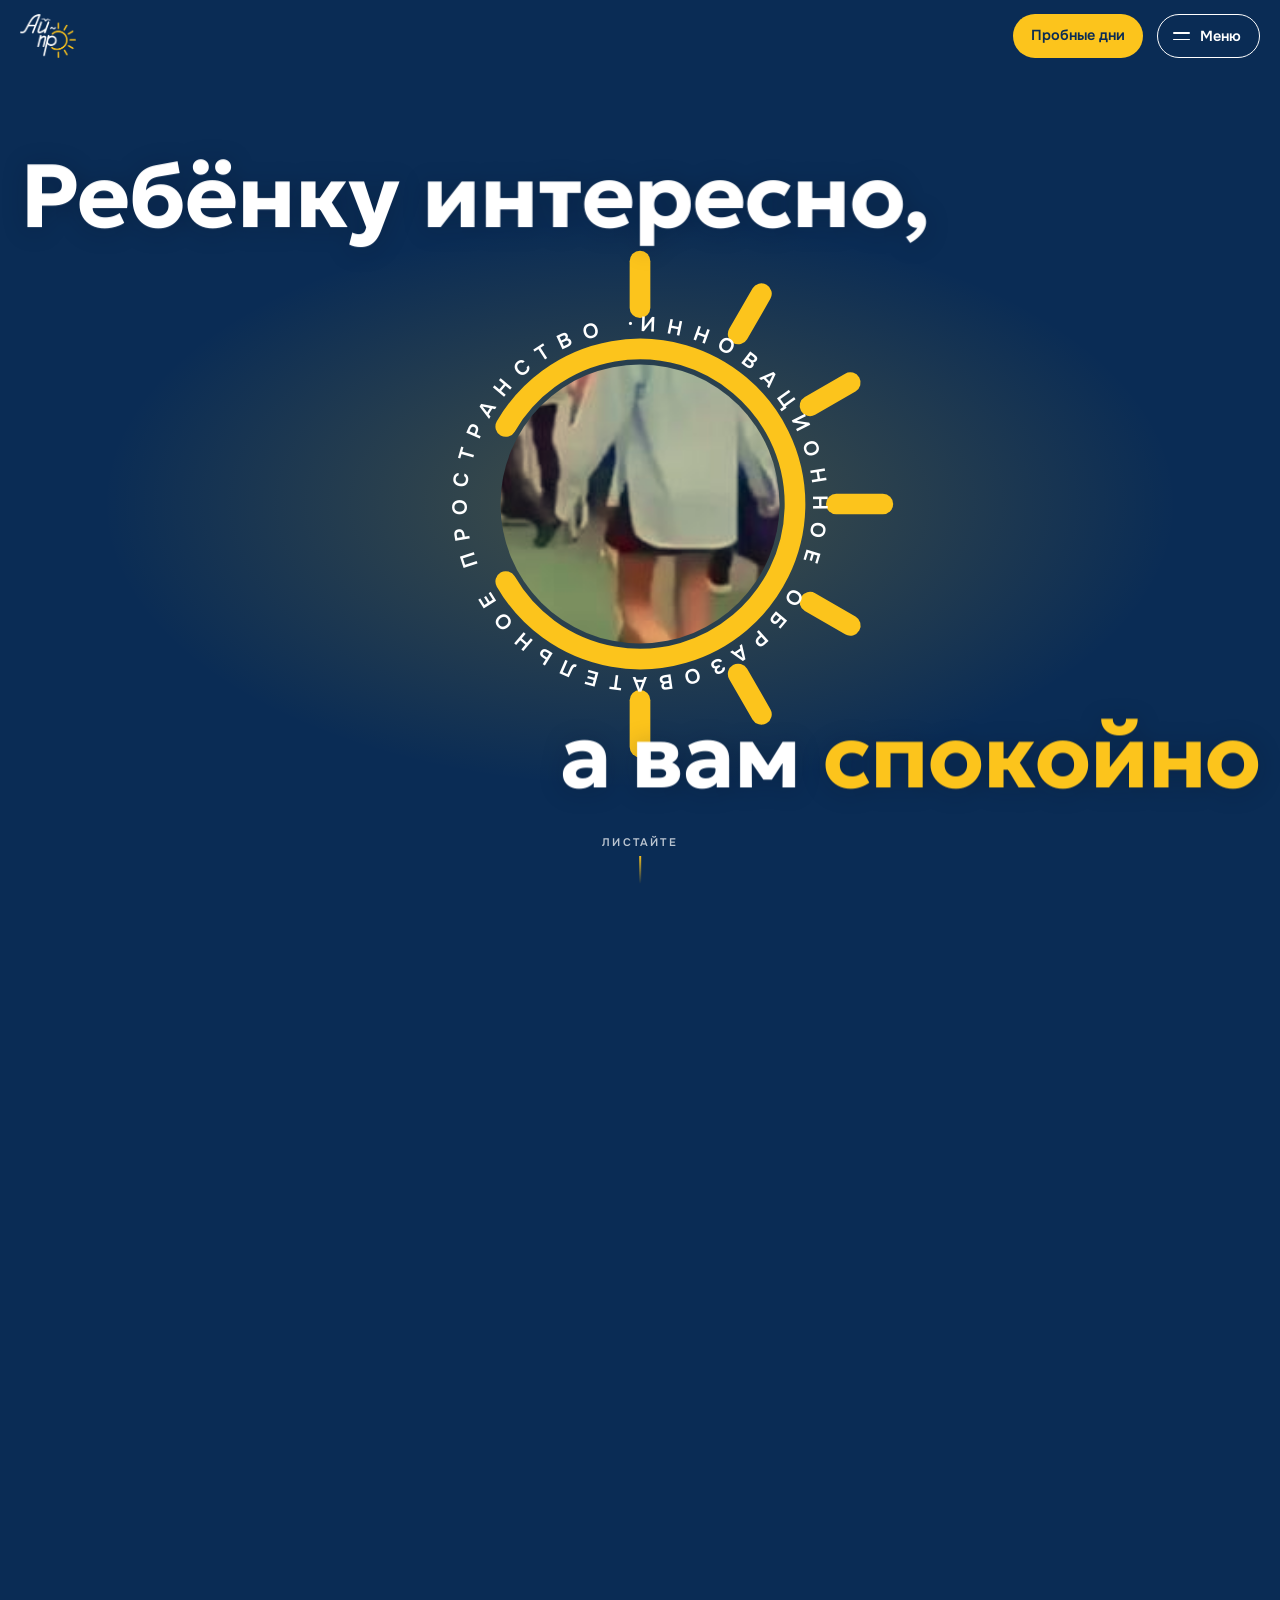
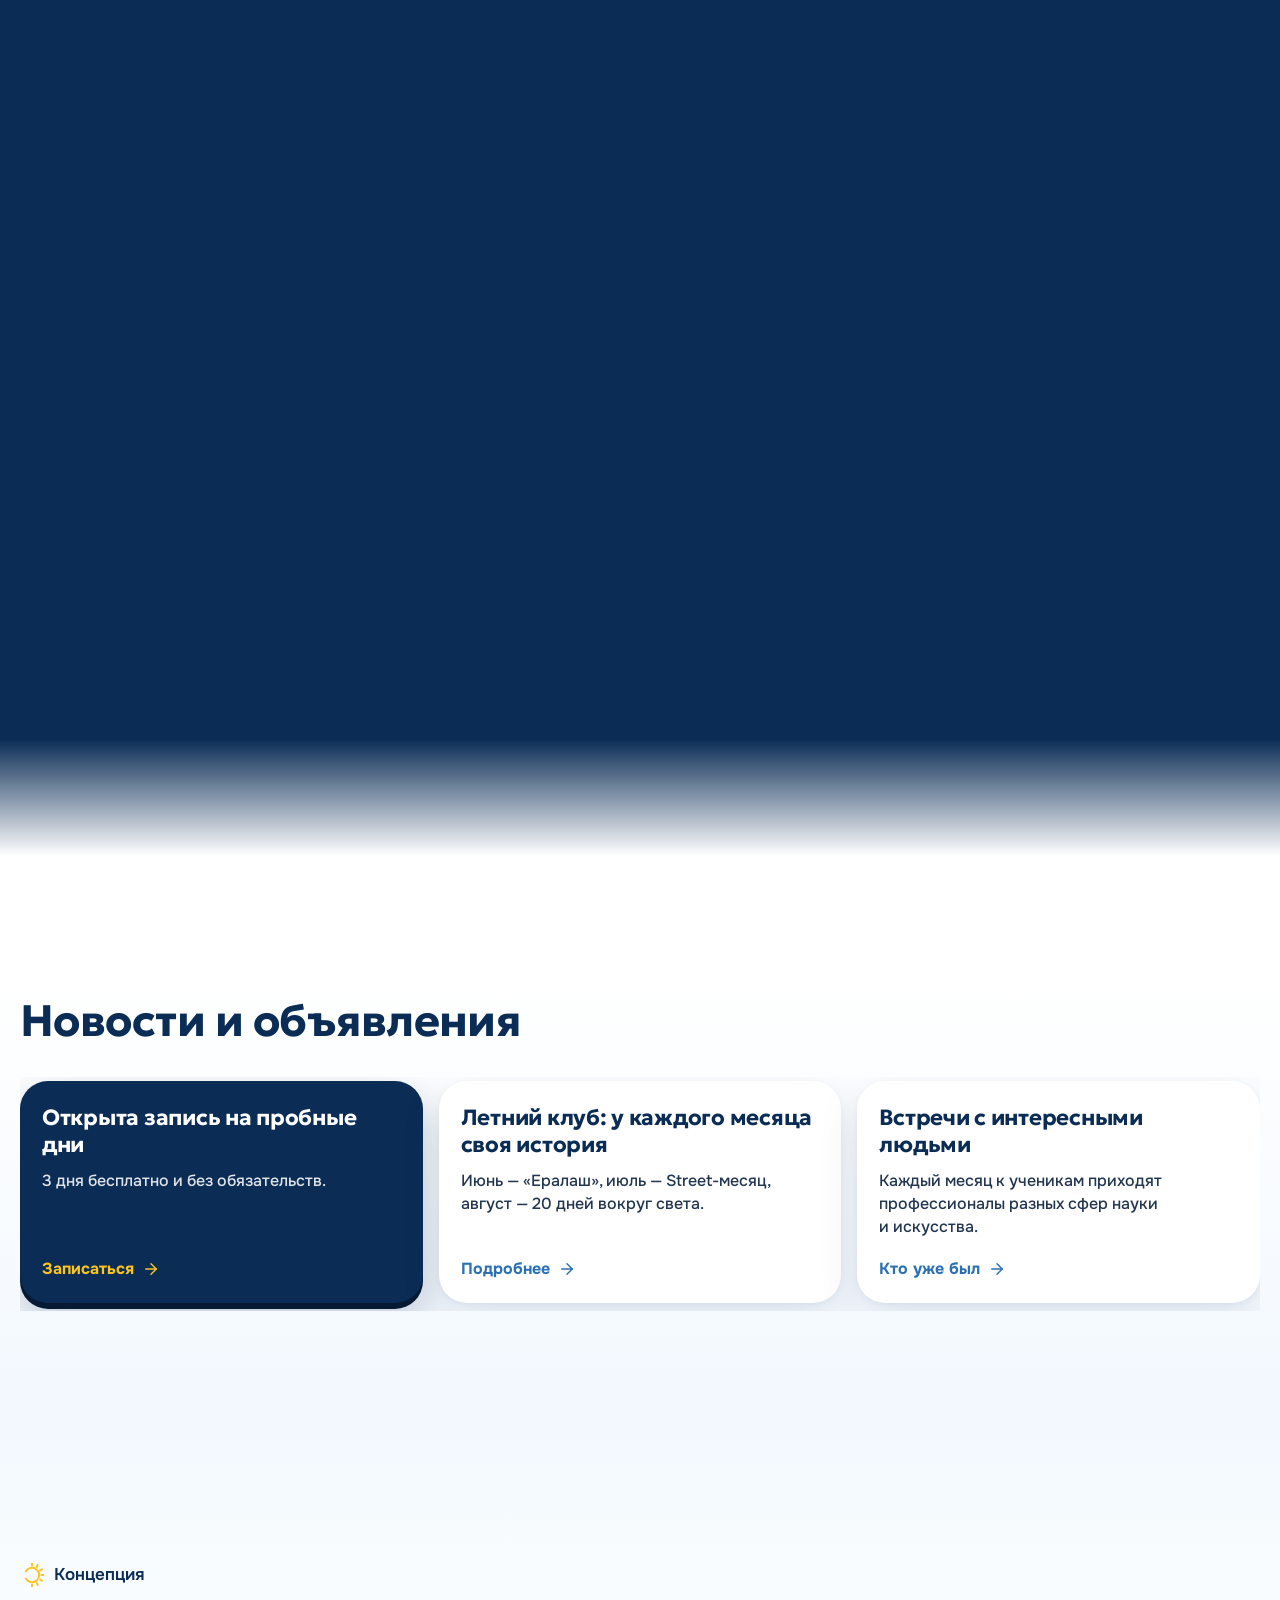
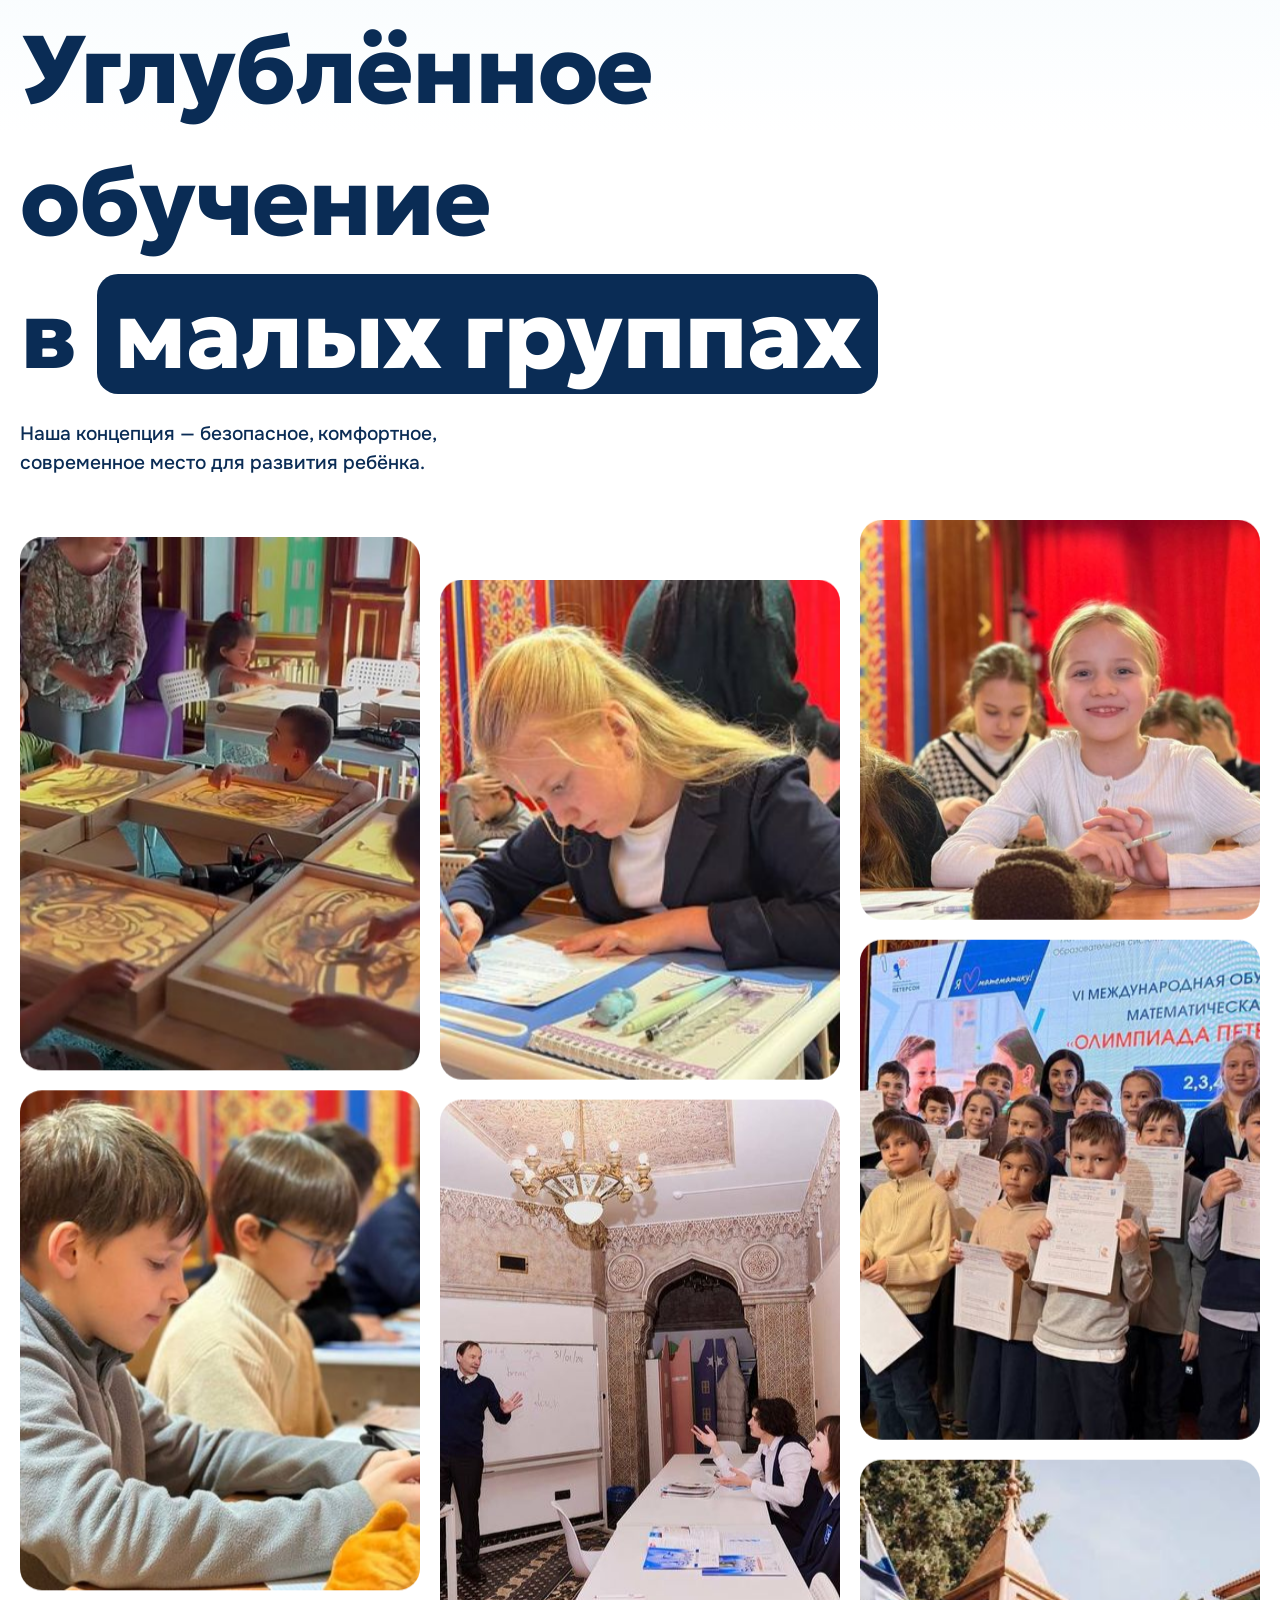
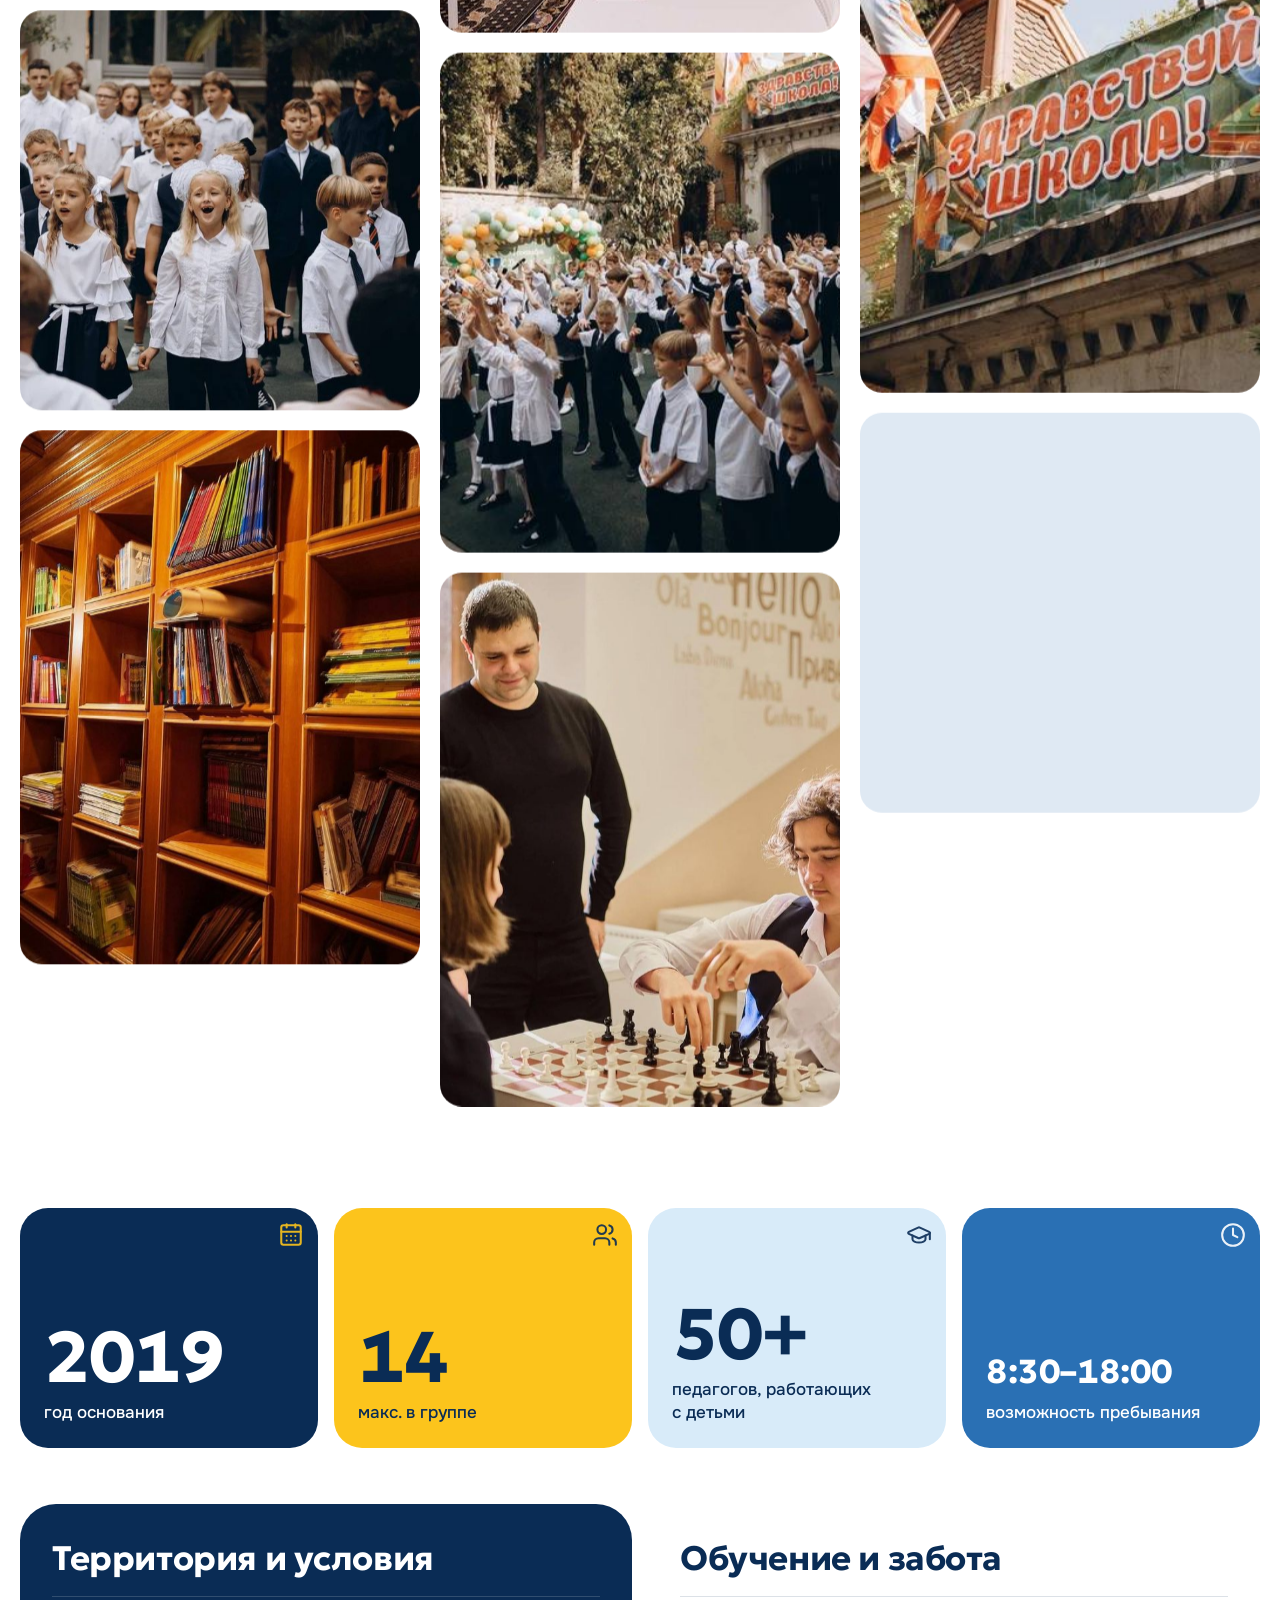
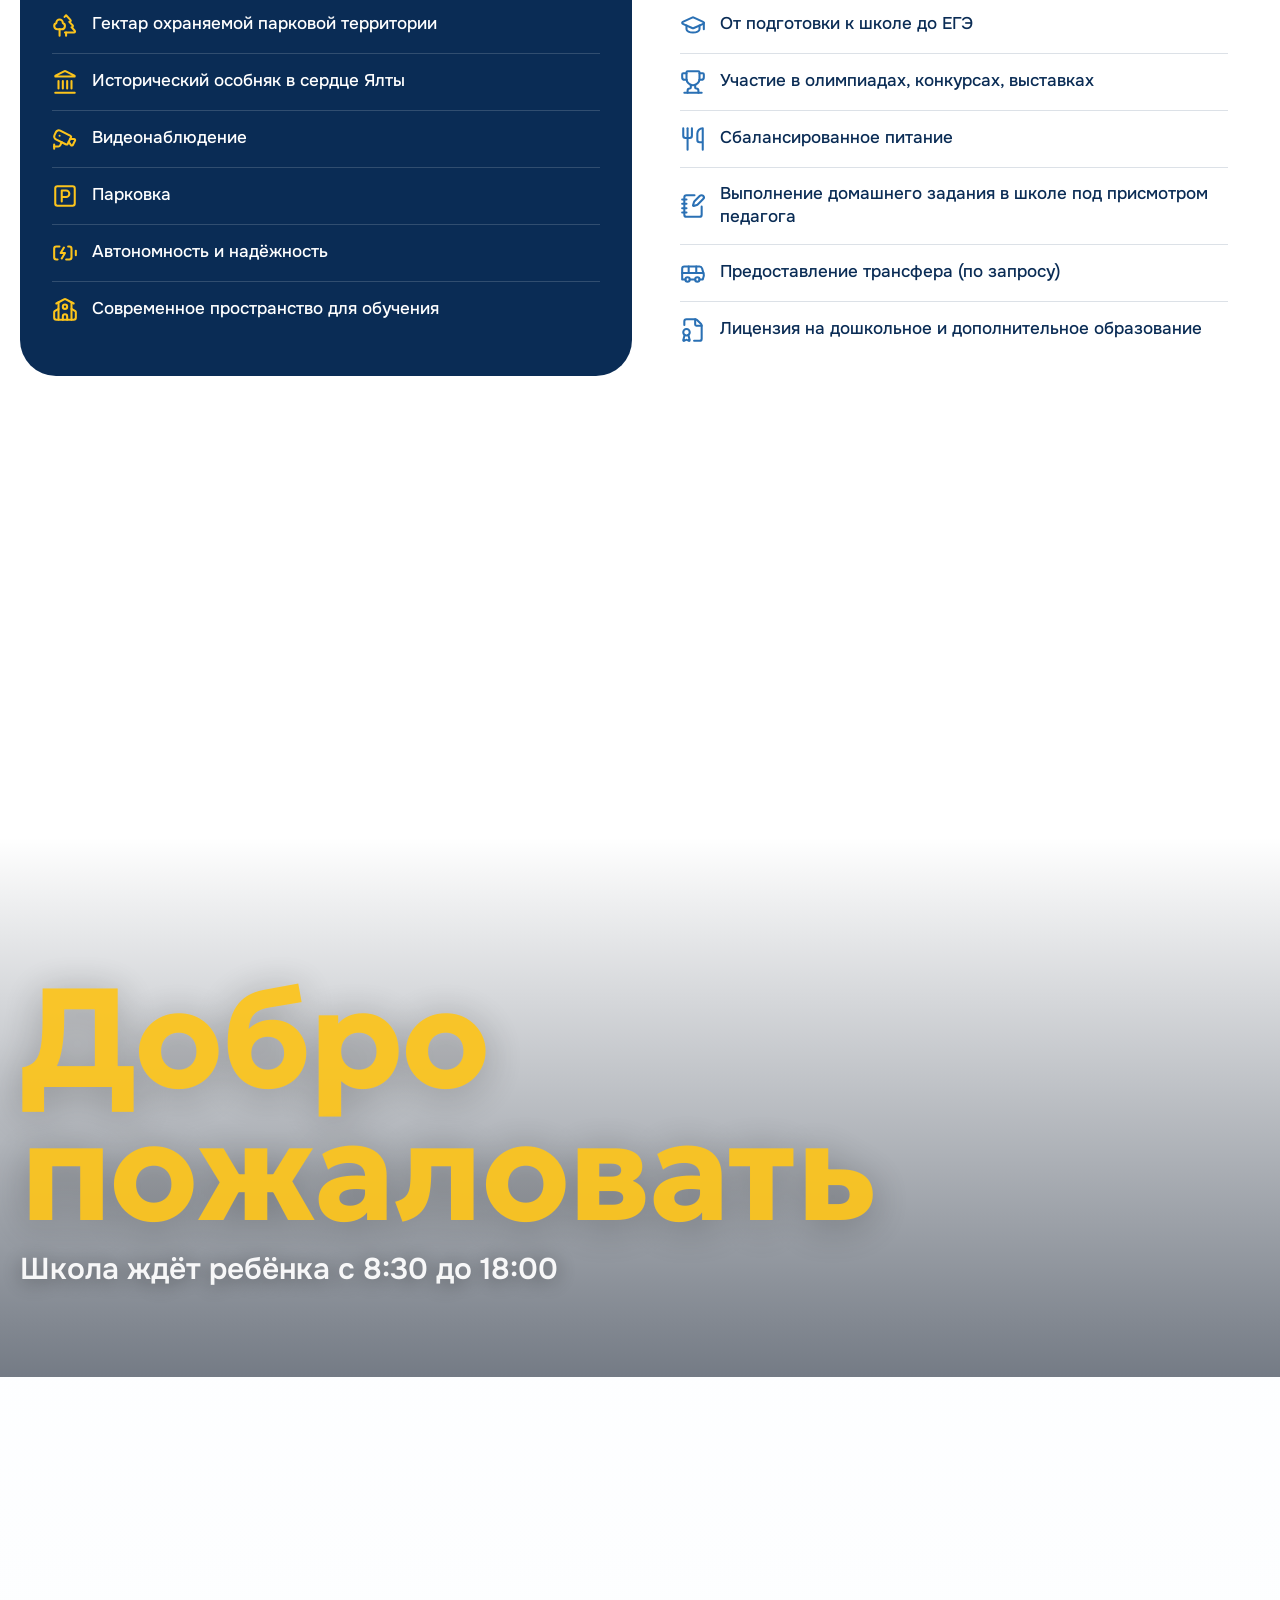
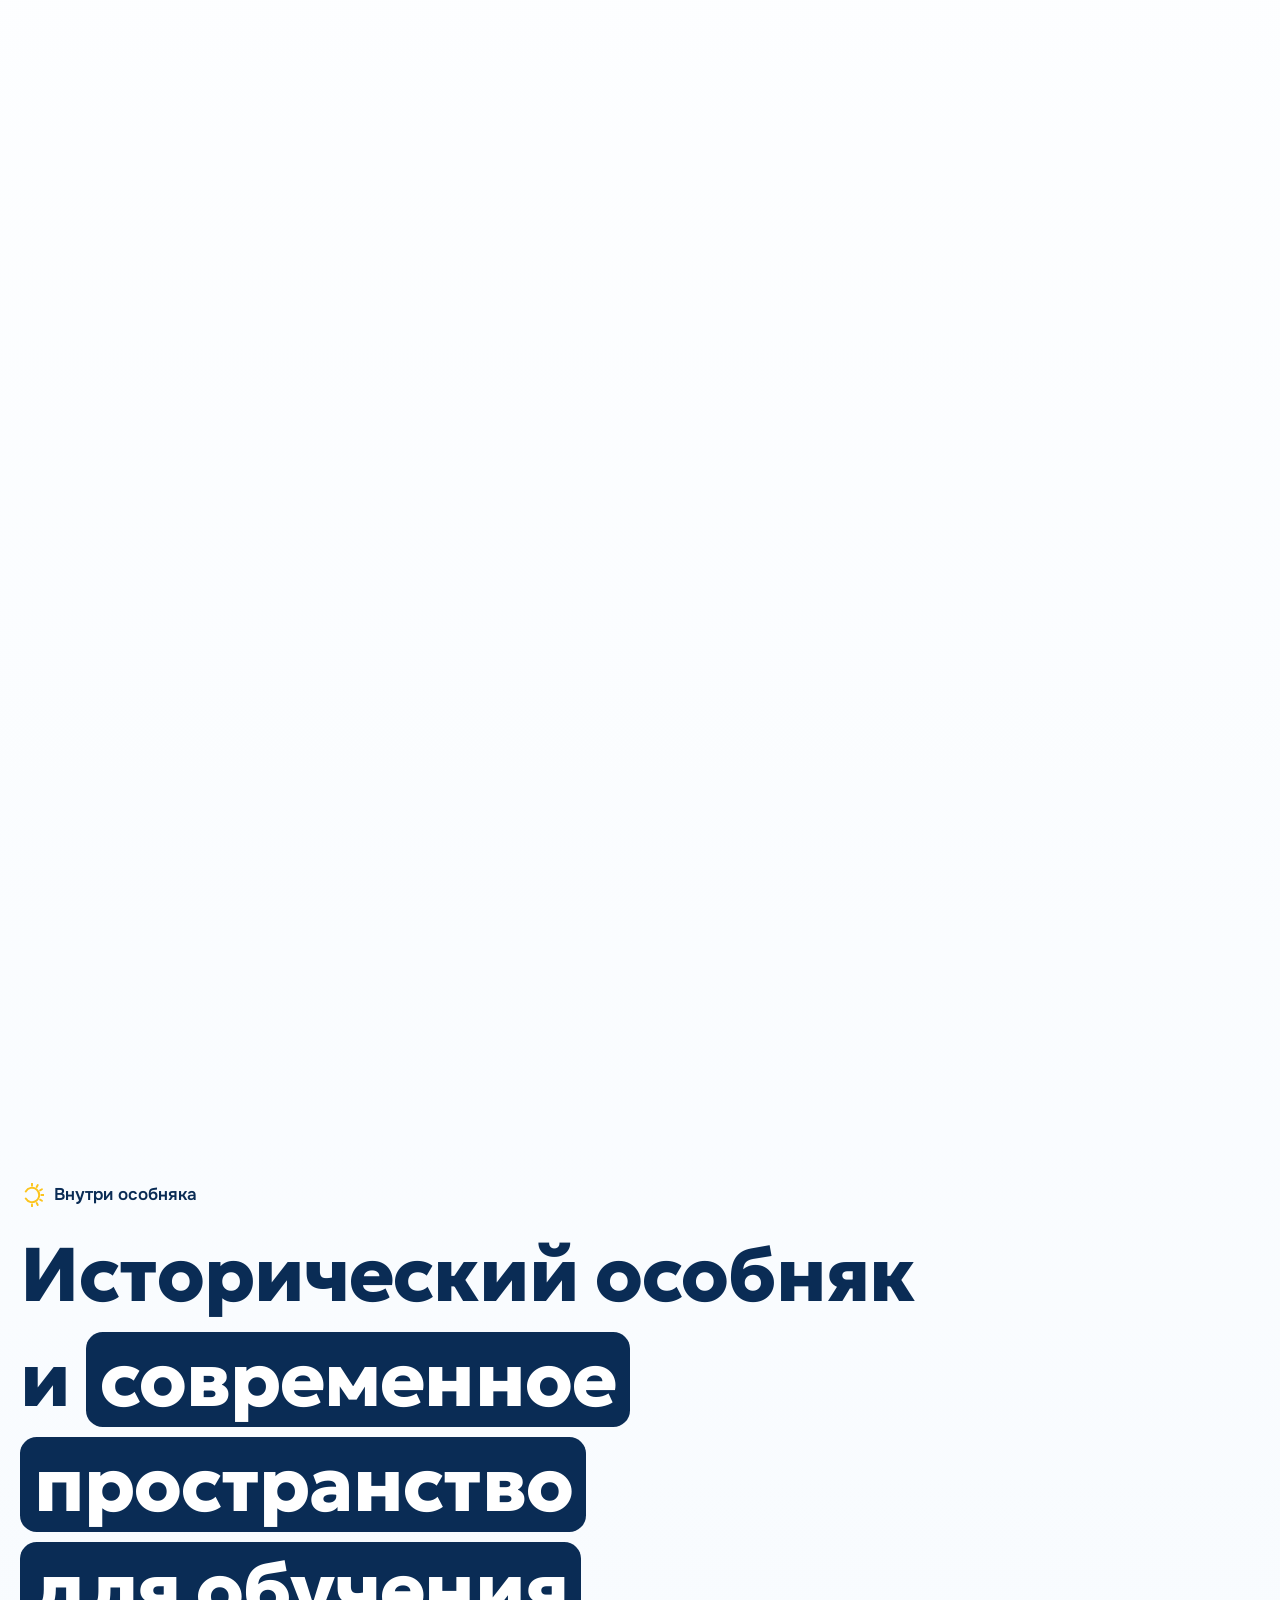
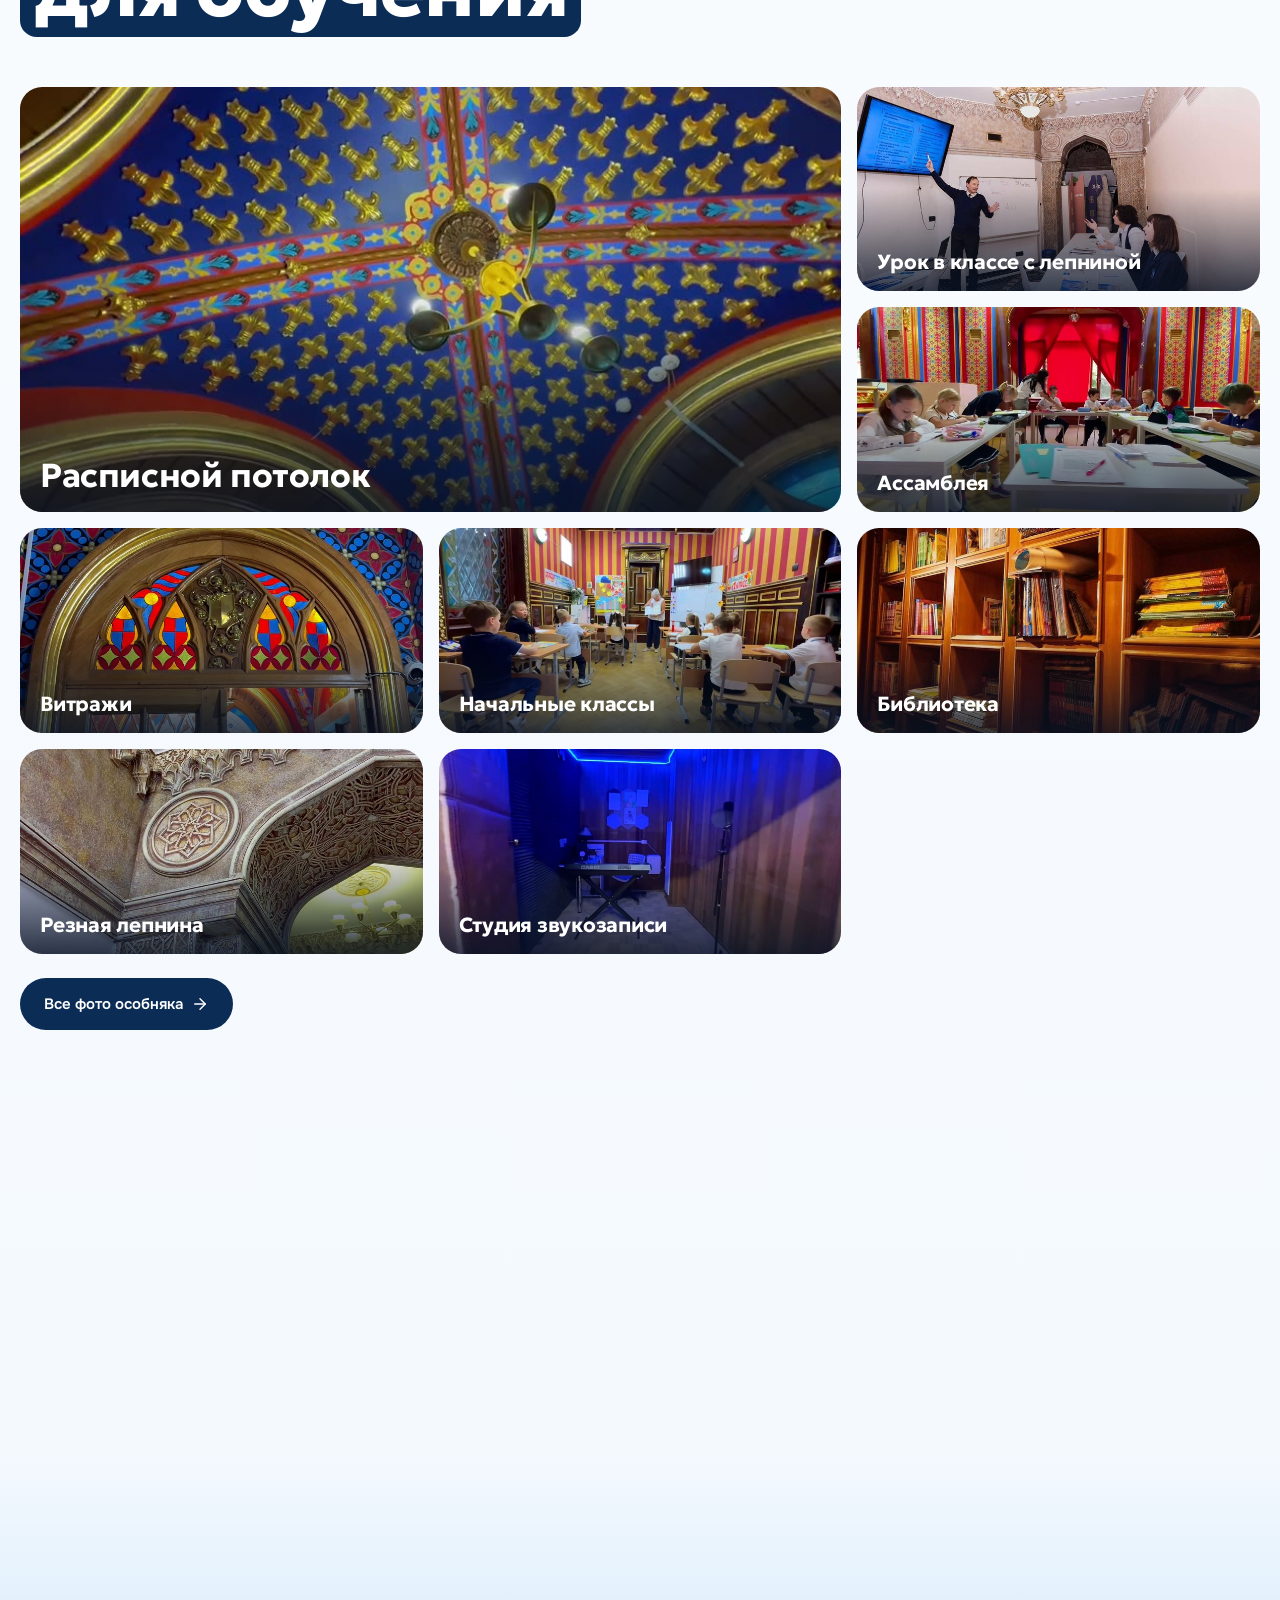
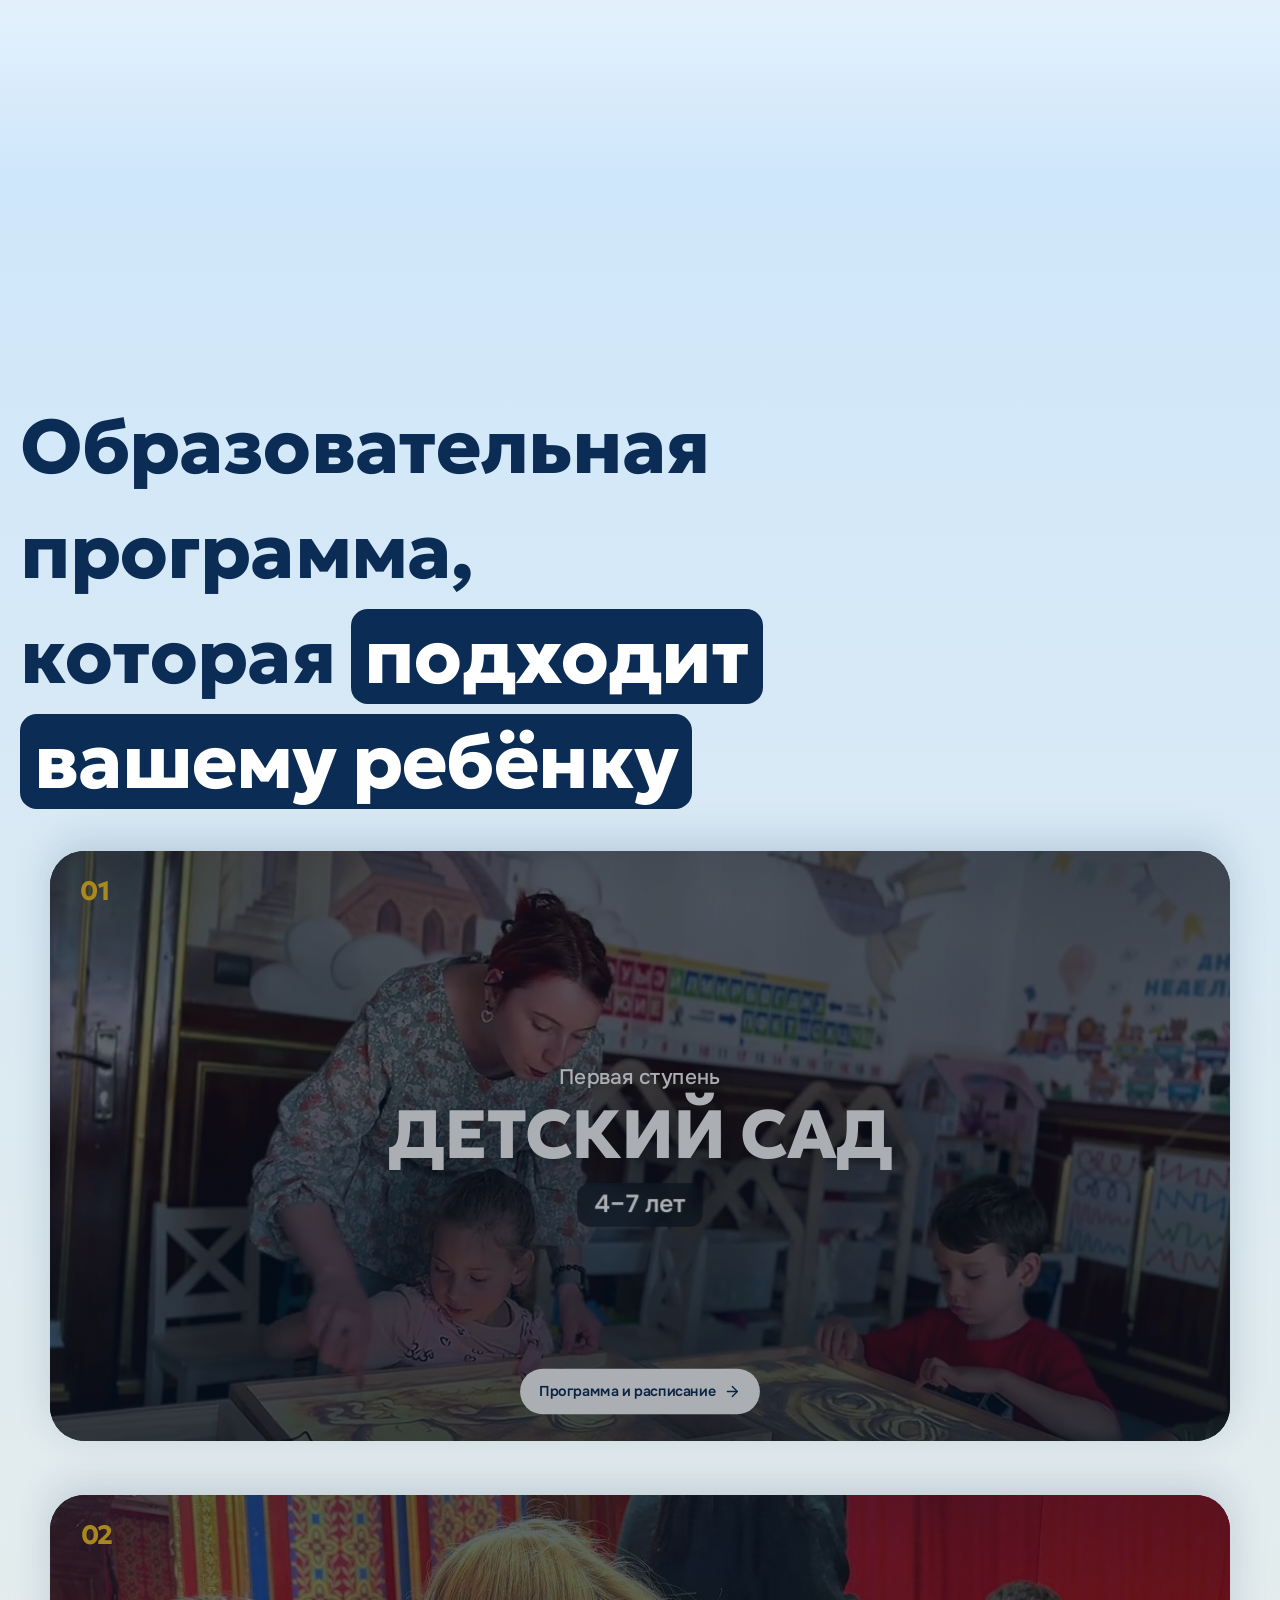
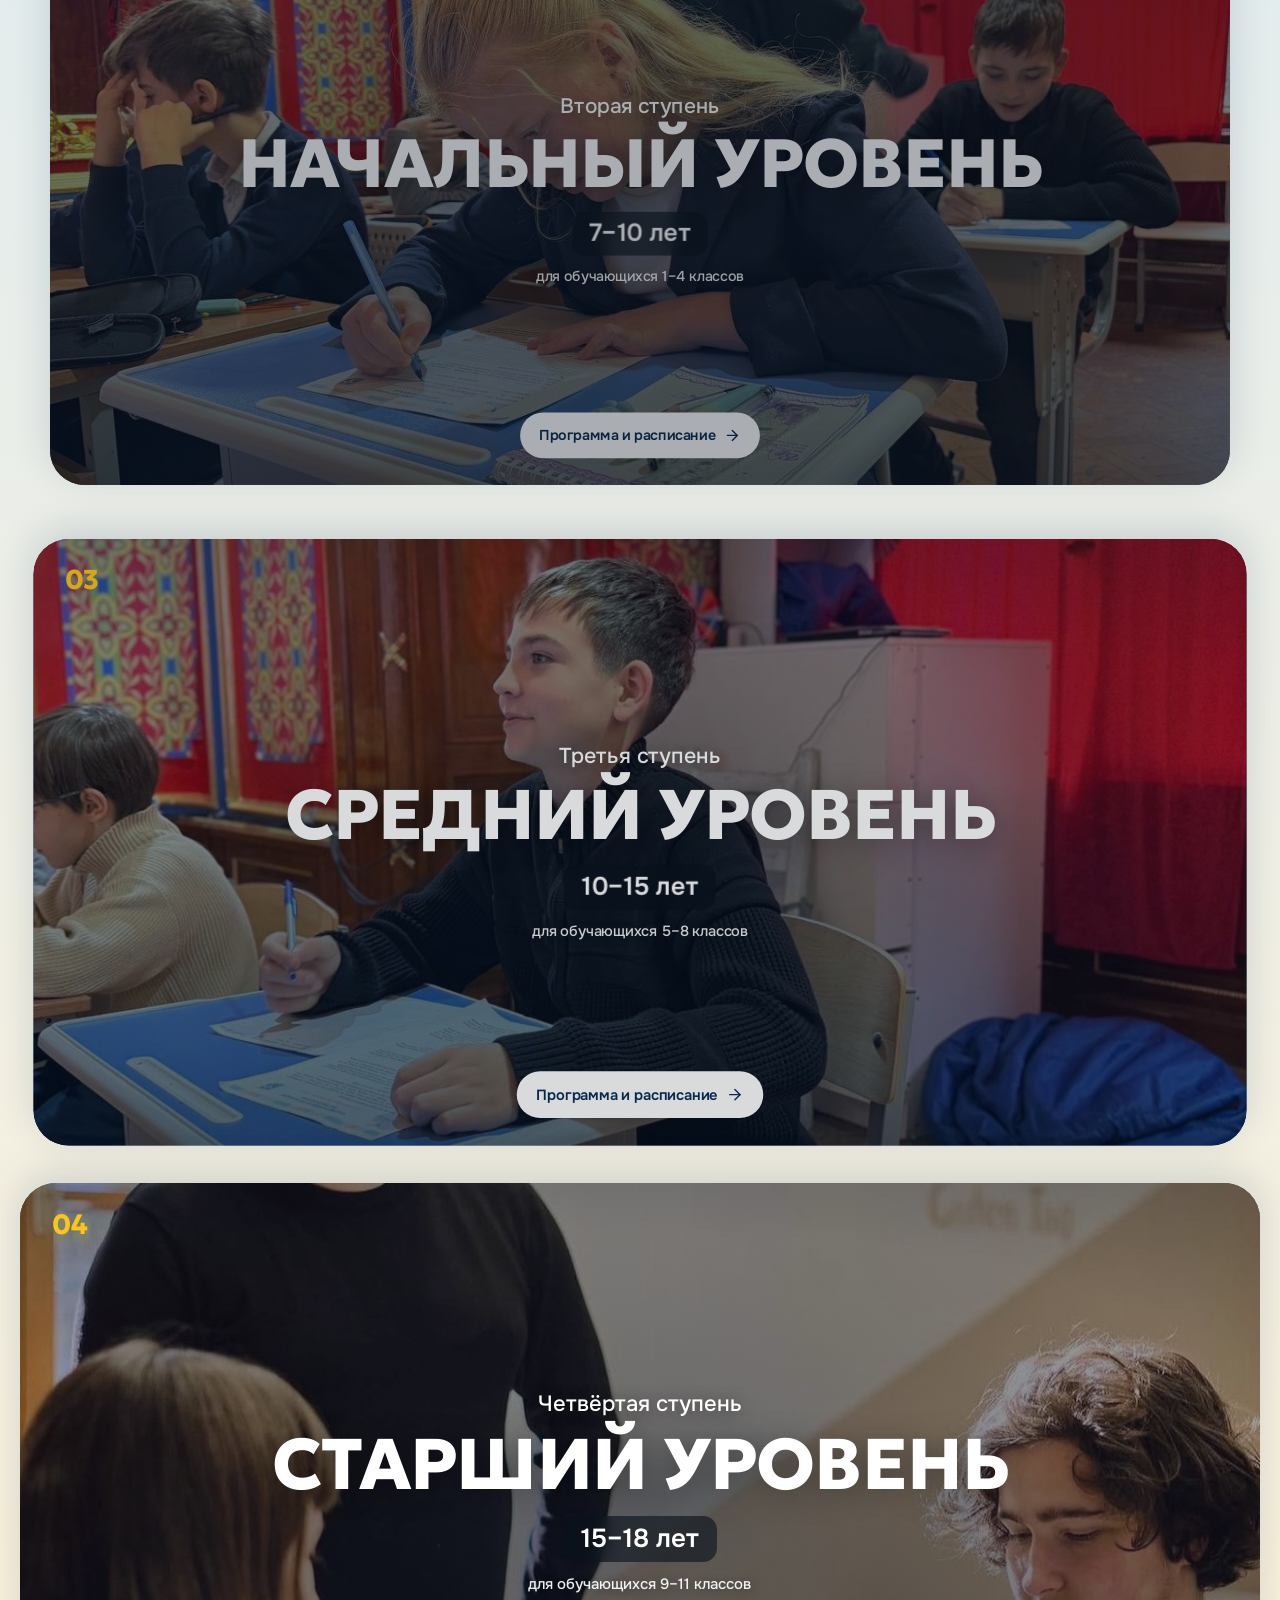
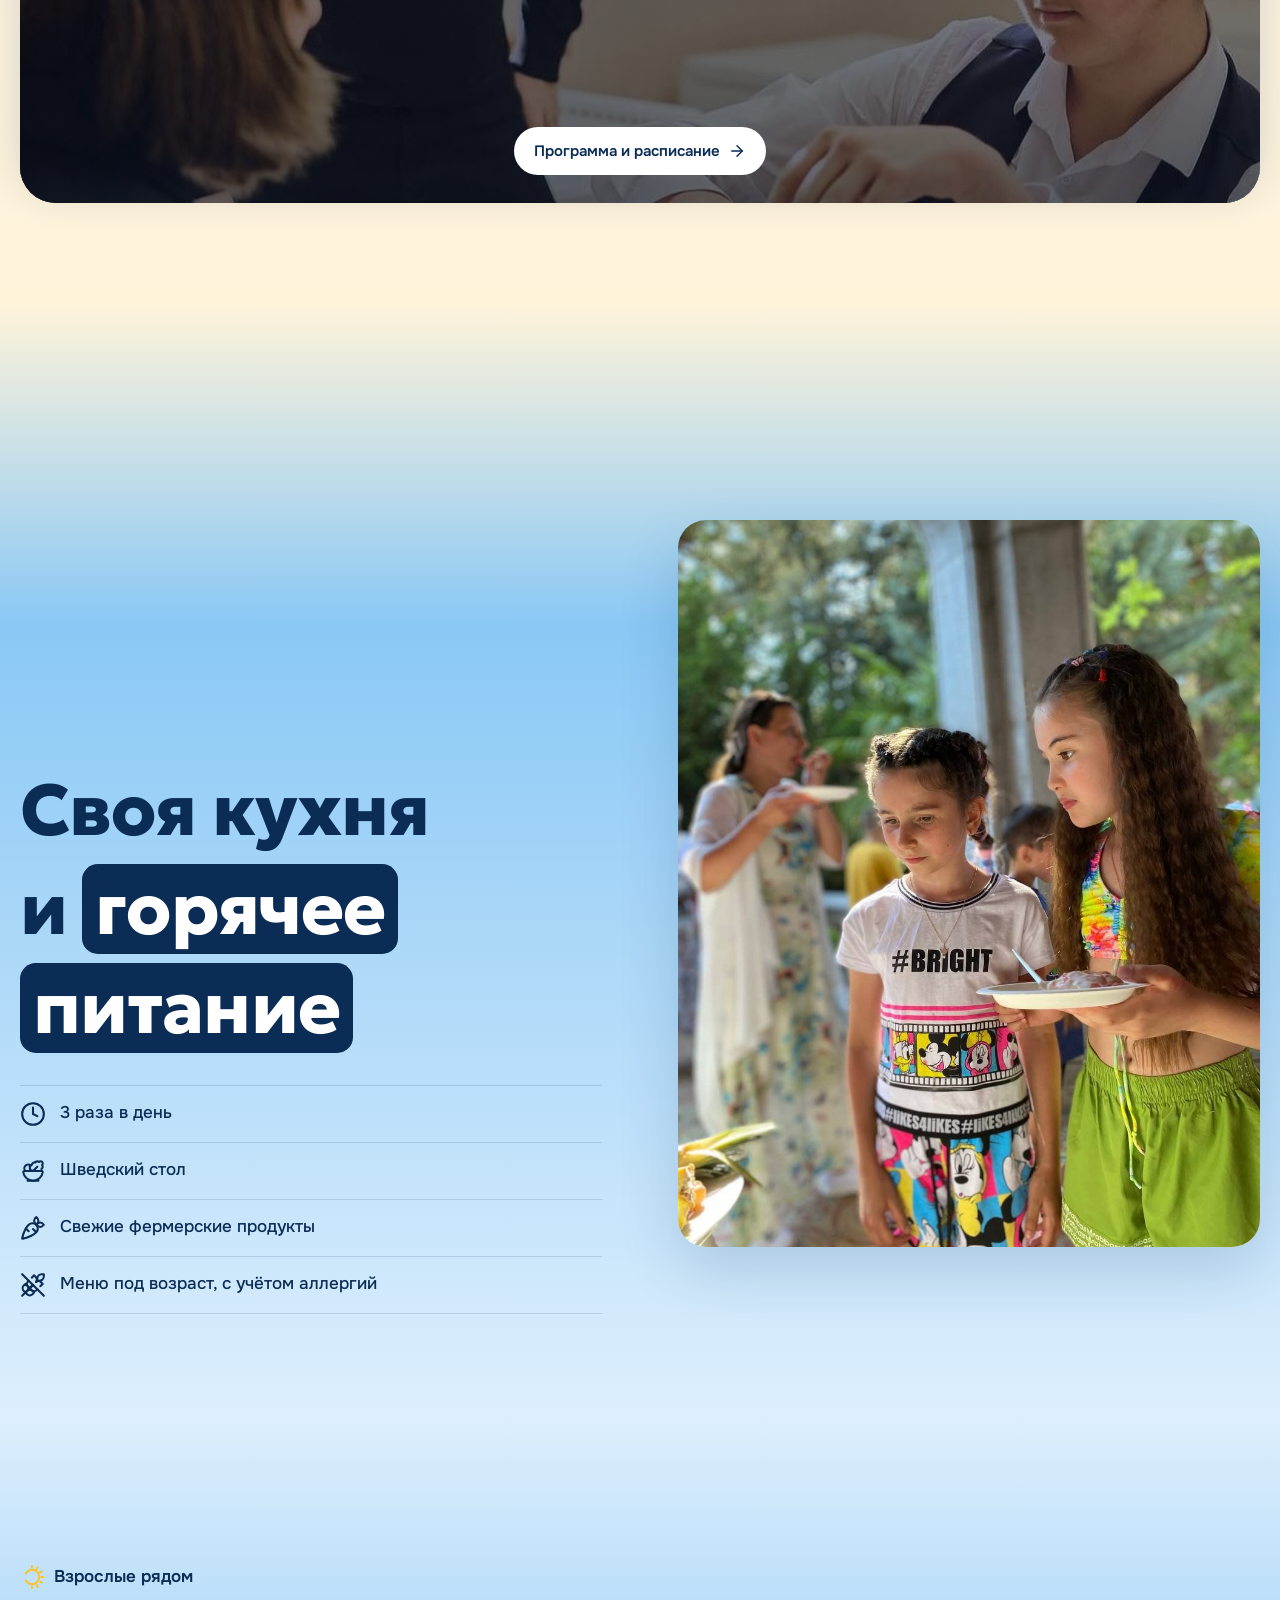
==== commit fea80cd3: "Версия A: солнце уменьшается по пути в логотип, коллаж школьной жизни, правки текстов - Солнце с пер" ====
--- a/index.html
+++ b/index.html
@@ -17,7 +17,7 @@
 <link rel="preconnect" href="https://fonts.googleapis.com">
 <link rel="preconnect" href="https://fonts.gstatic.com" crossorigin>
 <link rel="stylesheet" href="https://fonts.googleapis.com/css2?family=Geologica:wght,SHRP@500..800,0..100&family=Onest:wght@400;500;600;700&display=swap">
-<link rel="stylesheet" href="assets/css/site.css?v=6a293c86">
+<link rel="stylesheet" href="assets/css/site.css?v=303e11be">
 <script>document.documentElement.classList.add('js');try{if(localStorage.getItem('ipro-a11y')==='1')document.documentElement.classList.add('a11y')}catch(e){}</script>
 </head>
 <body>
@@ -62,7 +62,7 @@
     <h2 class="h2 h2--xl" data-split>Углублённое обучение в <em>малых группах</em></h2>
     <p class="lead rv">Наша концепция — безопасное, комфортное, современное место для развития ребёнка.</p>
   </div>
-  <div class="cols" aria-label="Фото из жизни школы"><div class="col" data-speed="-0.14"><figure style="--ar:3/4"><img width="800" height="450" src="assets/img/k_sand-sm.jpg" alt="Дошкольники рисуют песком на световых столах" decoding="async"></figure><figure style="--ar:4/5"><img width="445" height="640" src="assets/img/judo-sm.jpg" alt="Двое учеников в кимоно в броске на синих матах" decoding="async"></figure><figure style="--ar:1/1"><img width="640" height="473" src="assets/img/herbs-sm.jpg" alt="Дети собирают букеты из трав и цветов в парке" decoding="async"></figure><figure style="--ar:3/4"><img width="480" height="640" src="assets/img/drawings-sm.jpg" alt="Ученики показывают свои рисунки" decoding="async"></figure></div><div class="col" data-speed="0.1"><figure style="--ar:4/5"><img width="640" height="360" src="assets/img/p_main-sm.jpg" alt="Ученица начальной школы пишет за партой" decoding="async"></figure><figure style="--ar:3/4"><img width="640" height="427" src="assets/img/theatre-sm.jpg" alt="Девочка в короне поёт на летней сцене" decoding="async"></figure><figure style="--ar:4/5"><img width="640" height="640" src="assets/img/chess-club-sm.jpg" alt="Педагог разбирает шахматную партию с учениками" decoding="async"></figure><figure style="--ar:3/4"><img width="480" height="640" src="assets/img/foam-sm.jpg" alt="Пенная вечеринка в летнем клубе" decoding="async"></figure></div><div class="col" data-speed="-0.24"><figure style="--ar:1/1"><img width="640" height="427" src="assets/img/lineup-sm.jpg" alt="Ученики машут руками на линейке первого сентября" decoding="async"></figure><figure style="--ar:4/5"><img width="416" height="640" src="assets/img/dance-yard-sm.jpg" alt="Танец на школьном празднике во дворе" decoding="async"></figure><figure style="--ar:3/4"><img width="640" height="410" src="assets/img/costumes-sm.jpg" alt="Ученики в сценических костюмах на празднике" decoding="async"></figure><figure style="--ar:1/1"><img width="640" height="422" src="assets/img/playground-sm.jpg" alt="Девочка на качелях в парке" decoding="async"></figure></div></div>
+  <div class="cols" aria-label="Фото из жизни школы"><div class="col" data-speed="-0.14"><figure style="--ar:3/4"><img width="800" height="450" src="assets/img/k_sand-sm.jpg" alt="Дошкольники рисуют песком на световых столах" decoding="async"></figure><figure style="--ar:4/5"><img width="800" height="450" src="assets/img/lesson-boys-sm.jpg" alt="Ученики пишут за партами в расписном зале" decoding="async"></figure><figure style="--ar:1/1"><img width="800" height="533" src="assets/img/choir-sm.jpg" alt="Хор учеников на школьном празднике" decoding="async"></figure><figure style="--ar:3/4"><img width="800" height="804" src="assets/img/in-library-sm.jpg" alt="Библиотека с деревянными стеллажами" decoding="async"></figure></div><div class="col" data-speed="0.1"><figure style="--ar:4/5"><img width="640" height="360" src="assets/img/p_main-sm.jpg" alt="Ученица начальной школы пишет за партой" decoding="async"></figure><figure style="--ar:3/4"><img width="800" height="533" src="assets/img/in-lesson-sm.jpg" alt="Урок у интерактивной доски в классе с лепниной" decoding="async"></figure><figure style="--ar:4/5"><img width="640" height="427" src="assets/img/lineup-sm.jpg" alt="Ученики машут руками на линейке первого сентября" decoding="async"></figure><figure style="--ar:3/4"><img width="800" height="800" src="assets/img/chess-teacher-sm.jpg" alt="Педагог разбирает шахматную партию с учеником" decoding="async"></figure></div><div class="col" data-speed="-0.24"><figure style="--ar:1/1"><img width="800" height="450" src="assets/img/lesson-smile-sm.jpg" alt="Ученицы на уроке в ассамблее" decoding="async"></figure><figure style="--ar:4/5"><img width="800" height="450" src="assets/img/olympiad-sm.jpg" alt="Участники математической олимпиады с грамотами" decoding="async"></figure><figure style="--ar:3/4"><img width="640" height="427" src="assets/img/september-sm.jpg" alt="Баннер «Здравствуй, школа!» над воротами первого сентября" decoding="async"></figure><figure style="--ar:1/1"><img width="800" height="795" src="assets/img/facade-sm.jpg" alt="Фасад старинного особняка школы" decoding="async"></figure></div></div>
   <div class="wrap">
     <div class="nums"><div class="num rv"><svg class="i num__i" aria-hidden="true"><use href="#i-calendar-days"/></svg><b data-count="2019">2019</b><span>год основания</span></div><div class="num rv"><svg class="i num__i" aria-hidden="true"><use href="#i-users"/></svg><b data-count="14">14</b><span>макс. в группе</span></div><div class="num rv"><svg class="i num__i" aria-hidden="true"><use href="#i-graduation-cap"/></svg><b data-count="50">50+</b><span>педагогов, работающих с детьми</span></div><div class="num rv"><svg class="i num__i" aria-hidden="true"><use href="#i-clock"/></svg><b>8:30–18:00</b><span>возможность пребывания</span></div></div>
     <div class="grps"><article class="grp grp--deep rv"><h3>Территория и условия</h3><ul class="il"><li><svg class="i" aria-hidden="true"><use href="#i-trees"/></svg><span>Гектар охраняемой парковой территории</span></li><li><svg class="i" aria-hidden="true"><use href="#i-landmark"/></svg><span>Исторический особняк в сердце Ялты</span></li><li><svg class="i" aria-hidden="true"><use href="#i-cctv"/></svg><span>Видеонаблюдение</span></li><li><svg class="i" aria-hidden="true"><use href="#i-square-parking"/></svg><span>Парковка</span></li><li><svg class="i" aria-hidden="true"><use href="#i-battery-charging"/></svg><span>Автономность и надёжность</span></li><li><svg class="i" aria-hidden="true"><use href="#i-school"/></svg><span>Современное пространство для обучения</span></li></ul></article><article class="grp grp--light rv"><h3>Обучение и забота</h3><ul class="il"><li><svg class="i" aria-hidden="true"><use href="#i-graduation-cap"/></svg><span>От подготовки к школе до ЕГЭ</span></li><li><svg class="i" aria-hidden="true"><use href="#i-trophy"/></svg><span>Участие в олимпиадах, конкурсах, выставках</span></li><li><svg class="i" aria-hidden="true"><use href="#i-utensils"/></svg><span>Сбалансированное питание</span></li><li><svg class="i" aria-hidden="true"><use href="#i-notebook-pen"/></svg><span>Выполнение домашнего задания в школе под присмотром педагога</span></li><li><svg class="i" aria-hidden="true"><use href="#i-bus"/></svg><span>Предоставление трансфера (по запросу)</span></li><li><svg class="i" aria-hidden="true"><use href="#i-file-badge"/></svg><span>Лицензия на дошкольное и дополнительное образование</span></li></ul></article></div>
@@ -74,7 +74,7 @@
       <canvas aria-hidden="true"></canvas>
       <img width="780" height="1040" class="seq__poster" src="assets/seq/estate/f_000.webp" alt="3D-макет особняка школы: дом, сад, бассейн и ворота">
       <div class="estate__veil" aria-hidden="true"></div>
-      <div class="wrap estate__head"><p class="kick">Здесь проходит день</p><h2 class="h2" data-split>Школа в старинном <em>пятиэтажном особняке</em></h2><p class="estate__tip"><i aria-hidden="true"></i>Нажмите на метку, чтобы узнать больше</p></div>
+      <div class="wrap estate__head"><p class="kick">Здесь проходит день</p><h2 class="h2" data-split>Школа в старинном <em>пятиэтажном особняке</em></h2></div>
       <ul class="pins" aria-label="Что есть на территории"><li data-x="330" data-y="452"><button type="button" class="pinb" data-open="pin-house" aria-haspopup="dialog"><span>Особняк в 5 этажей<svg class="i pinb__plus" aria-hidden="true"><use href="#i-plus"/></svg></span></button></li><li data-x="625" data-y="588"><button type="button" class="pinb" data-open="pin-pool" aria-haspopup="dialog"><span>Летний бассейн<svg class="i pinb__plus" aria-hidden="true"><use href="#i-plus"/></svg></span></button></li><li data-x="505" data-y="736"><button type="button" class="pinb" data-open="pin-guard" aria-haspopup="dialog"><span>Охраняемая территория<svg class="i pinb__plus" aria-hidden="true"><use href="#i-plus"/></svg></span></button></li><li data-x="130" data-y="660"><button type="button" class="pinb" data-open="pin-park" aria-haspopup="dialog"><span>1 га в парке<svg class="i pinb__plus" aria-hidden="true"><use href="#i-plus"/></svg></span></button></li></ul>
       <div class="wrap estate__arrive"><b>Добро пожаловать</b><p>Школа ждёт ребёнка с 8:30 до 18:00</p></div>
     </div>
@@ -94,7 +94,7 @@
 <section class="sc sc--light programs" id="programs" data-title="Программы и расписание" data-tone="light" style="--s0:#F4F9FE;--sb:#E2F0FC;--s1:#CFE7FB;--s2:#FFF3DA">
   <div class="wrap">
     <div class="th rv" data-arc="0.2"><div class="th__sky" aria-hidden="true"><svg class="th__arc" viewBox="0 0 1000 120" preserveAspectRatio="none"><path d="M10 116 Q500 -56 990 116"/></svg><span class="th__sun" style="left:20.60%;top:50.80%"><svg class="sun" viewBox="-100 -100 200 200" aria-hidden="true"><circle r="44" fill="#FCC41C"/><g class="sun__rays" stroke="#FCC41C" stroke-width="10" stroke-linecap="round"><path d="M0 -62L0 -90"/><path d="M0 62L0 90"/><path d="M-62 0L-90 0"/><path d="M62 0L90 0"/><path d="M44 -44L63 -63"/><path d="M-44 44L-63 63"/><path d="M44 44L63 63"/><path d="M-44 -44L-63 -63"/></g></svg></span></div><p class="th__t"><span class="th__clock" data-time="08:30" aria-hidden="true">08:30</span><span class="vh">08:30</span></p><p class="th__s">Начинаются уроки</p></div>
-    <h2 class="h2 h2--long" data-split>Как образовательная программа <em>подходит вашему ребёнку?</em></h2>
+    <h2 class="h2 h2--long" data-split>Образовательная программа, которая <em>подходит вашему ребёнку</em></h2>
     <div class="stack"><a class="lvl lvl--kindergarten" style="--i:0" href="#m-kindergarten" data-open="m-kindergarten" aria-label="Детский сад, 4–7 лет: подробнее о программе">
       <img width="1280" height="720" class="lvl__bg" src="assets/img/k_main.jpg" srcset="assets/img/k_main-sm.jpg 800w, assets/img/k_main.jpg 1280w" sizes="(max-width: 900px) 100vw, 1320px" alt="" loading="lazy">
       <span class="lvl__n">01</span>
@@ -221,7 +221,7 @@
     </div>
   </div>
 </section>
-<section class="sc sc--dark gallery" id="gallery" data-title="Галерея" data-tone="dark" style="--s0:#162A50;--sb:#162A51;--s1:#152A52;--s2:#0F2040">
+<section class="sc sc--dark gallery" id="gallery" data-title="Галерея" data-tone="dark" style="--s0:#162A50;--sb:#162A51;--s1:#152A52;--s2:#0A121C">
   <div class="wrap">
     <p class="kick">Галерея</p>
     <h2 class="h2" data-split>Фото и видео <em>школы</em></h2>
@@ -246,7 +246,7 @@
     </button></div>
   </div>
 </section>
-<section class="sc sc--dark night" id="act-night" data-title="До скорых встреч" data-tone="dark" style="--s0:#0F2040;--sb:#0C192E;--s1:#0A121C;--s2:#0A121C">
+<section class="sc sc--dark night" id="act-night" data-title="До скорых встреч" data-tone="dark" style="--s0:#0A121C;--sb:#0A121C;--s1:#0A121C;--s2:#0A121C">
   <div class="nightseq" data-seq="night" data-frames="55" data-path="assets/seq/night" data-ext="webp">
     <div class="pin">
       <canvas aria-hidden="true"></canvas>
@@ -494,6 +494,6 @@
   <script type="application/json" id="helperData">[{"q": "С какого возраста берёте?", "a": ["Частная школа полного дня в Ялте для детей 4–18 лет.", "Детский сад 4–7 лет, начальный уровень 7–10, средний 10–15, старший 15–18."]}, {"q": "Сколько детей в группе?", "a": ["Малые группы, до 14 учеников, внимание педагога каждому ребёнку."]}, {"q": "Чем занят день ребёнка?", "a": ["Возможность пребывания с 8:30 до 18:00.", "Завтрак, уроки, языки с носителями, прогулка, обед, кружки, домашние задания и развоз."]}, {"q": "Как проходят пробные дни?", "a": ["Три пробных дня без оплаты и ни к чему не обязывают: знакомство с учителями, тестирование и адаптация."]}, {"q": "Как организовано питание?", "a": ["Своя кухня, 3-разовое горячее питание, меню под возраст с учётом аллергий."]}, {"q": "Сколько стоит обучение?", "a": ["Цена зависит от программы и маршрута ребёнка, есть каскадные скидки. Точный расчёт сделаем на личной встрече.", "В стоимость входят учебники, все кружки и секции и выездные мероприятия."]}, {"q": "Есть ли трансфер?", "a": ["Да, утренний и вечерний развоз: 5 комфортабельных автобусов ходят по разным маршрутам.", "Трансфер — за доплату, по запросу."]}, {"q": "Можно перевестись среди года?", "a": ["Да, зачисляем в течение года при наличии мест и после тестирования."]}, {"q": "А если ребёнок не адаптируется?", "a": ["Для этого и есть пробные дни. С детьми работает психолог, помогаем мягко влиться в коллектив."]}, {"q": "Есть ли лицензия?", "a": ["Да, лицензия на образовательную деятельность. Документы — в разделе «Сведения об образовательной организации»."]}]</script>
 </dialog>
 <button class="ask" type="button" data-open="helper" aria-label="Вопросы о школе"><svg class="i" aria-hidden="true"><use href="#i-message-circle-question-mark"/></svg><span>Вопросы?</span></button>
-<script src="assets/js/site.js?v=c4e27c8d" defer></script>
+<script src="assets/js/site.js?v=bd8186db" defer></script>
 </body>
 </html>
--- a/assets/css/site.css
+++ b/assets/css/site.css
@@ -47,8 +47,9 @@
 .sc.is-cut:not(.hero):not(.night){padding-top:calc(var(--band) + 24px)}
 
 /* ---------- типографика ---------- */
-.kick{display:flex;align-items:center;gap:10px;font:600 12.5px/1.2 var(--text);letter-spacing:.16em;text-transform:uppercase;color:var(--fg)}
-.kick::before{content:"";flex:none;width:9px;height:9px;border-radius:50%;background:var(--sun);box-shadow:0 0 0 4px rgba(252,196,28,.28)}
+/* надзаголовок главы: маленькое солнце из логотипа и обычная фраза */
+.kick{display:flex;align-items:center;gap:10px;font:600 17px/1.3 var(--text);color:var(--fg)}
+.kick::before{content:"";flex:none;width:24px;height:24px;background:url("data:image/svg+xml,%3Csvg xmlns=%22http://www.w3.org/2000/svg%22 viewBox=%22-100 -100 200 200%22%3E%3Cpath d=%22M -51.96 -30 A 60 60 0 1 1 -51.96 30%22 fill=%22none%22 stroke=%22%23FCC41C%22 stroke-width=%2216%22 stroke-linecap=%22round%22/%3E%3Cg stroke=%22%23FCC41C%22 stroke-width=%2216%22 stroke-linecap=%22round%22%3E%3Cpath d=%22M0 -78V-96%22/%3E%3Cpath d=%22M39 -67.5L48 -83%22/%3E%3Cpath d=%22M67.5 -39L83 -48%22/%3E%3Cpath d=%22M78 0H96%22/%3E%3Cpath d=%22M67.5 39L83 48%22/%3E%3Cpath d=%22M39 67.5L48 83%22/%3E%3Cpath d=%22M0 78V96%22/%3E%3C/g%3E%3C/svg%3E") center/contain no-repeat}
 .h2{margin-top:16px;font:760 clamp(30px,7.4vw,72px)/1.12 var(--display);letter-spacing:-.012em;color:var(--fg);max-width:18ch;text-wrap:balance}
 .h2--xl{font-size:clamp(34px,8.6vw,96px);max-width:15ch}
 .h2--long{font-size:clamp(22px,7vw,76px)}
@@ -192,7 +193,7 @@
 .pinb .pinb__plus{width:20px;height:20px;padding:3px;margin-right:-3px;border-radius:50%;background:var(--sun);color:var(--navy);stroke-width:2.6}
 .pinb:hover span,.pinb:focus-visible span{background:var(--blue)}
 .pins li.l .pinb{flex-direction:row-reverse}
-.estate__tip{display:inline-flex;align-items:center;gap:10px;margin-top:16px;padding:9px 14px;border-radius:999px;background:#EEF5FC;color:var(--navy);font:600 14px/1.25 var(--text)}
+.estate__tip-unused{display:inline-flex;align-items:center;gap:10px;margin-top:16px;padding:9px 14px;border-radius:999px;background:#EEF5FC;color:var(--navy);font:600 14px/1.25 var(--text)}
 .estate__tip i{width:10px;height:10px;border-radius:50%;background:var(--sun);box-shadow:0 0 0 3px rgba(252,196,28,.3);animation:pinpulse2 1.6s ease-in-out infinite}
 @keyframes pinpulse2{50%{box-shadow:0 0 0 7px rgba(252,196,28,.12)}}
 .pinsheet{padding:0}
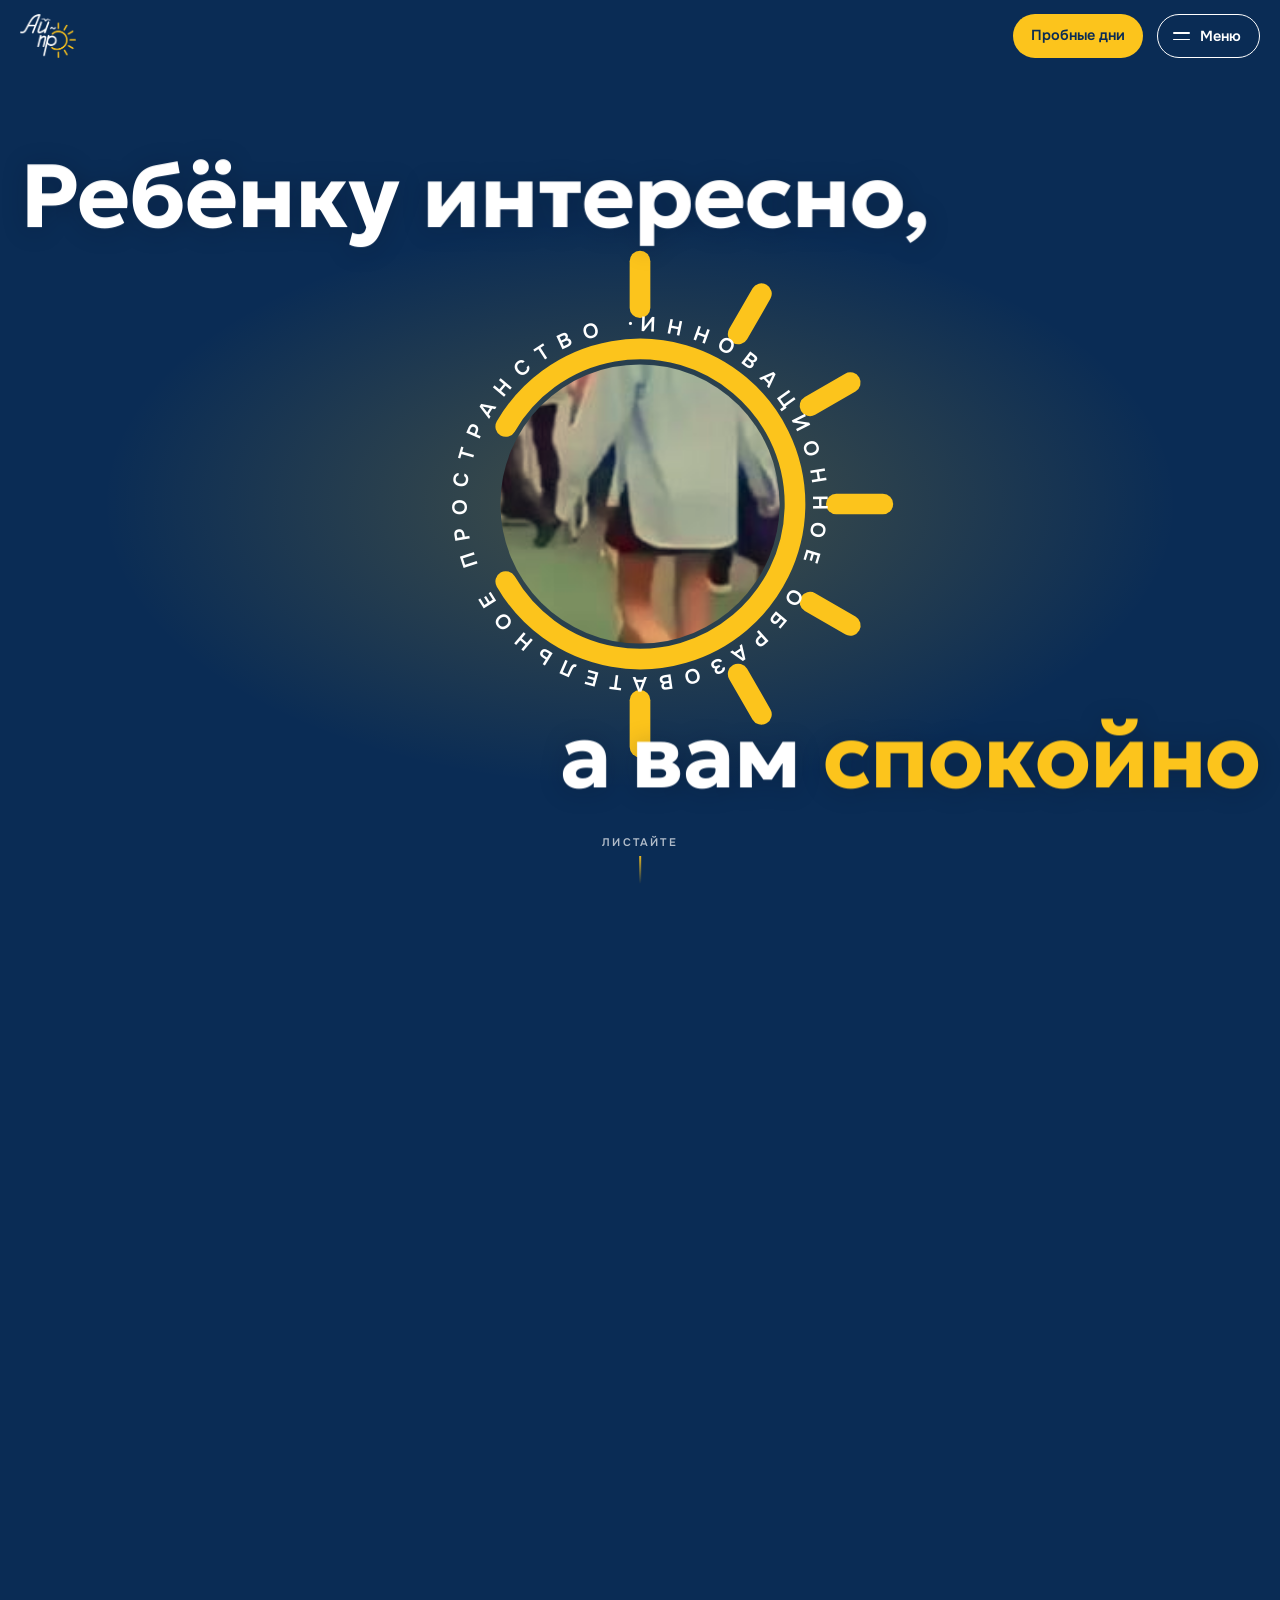
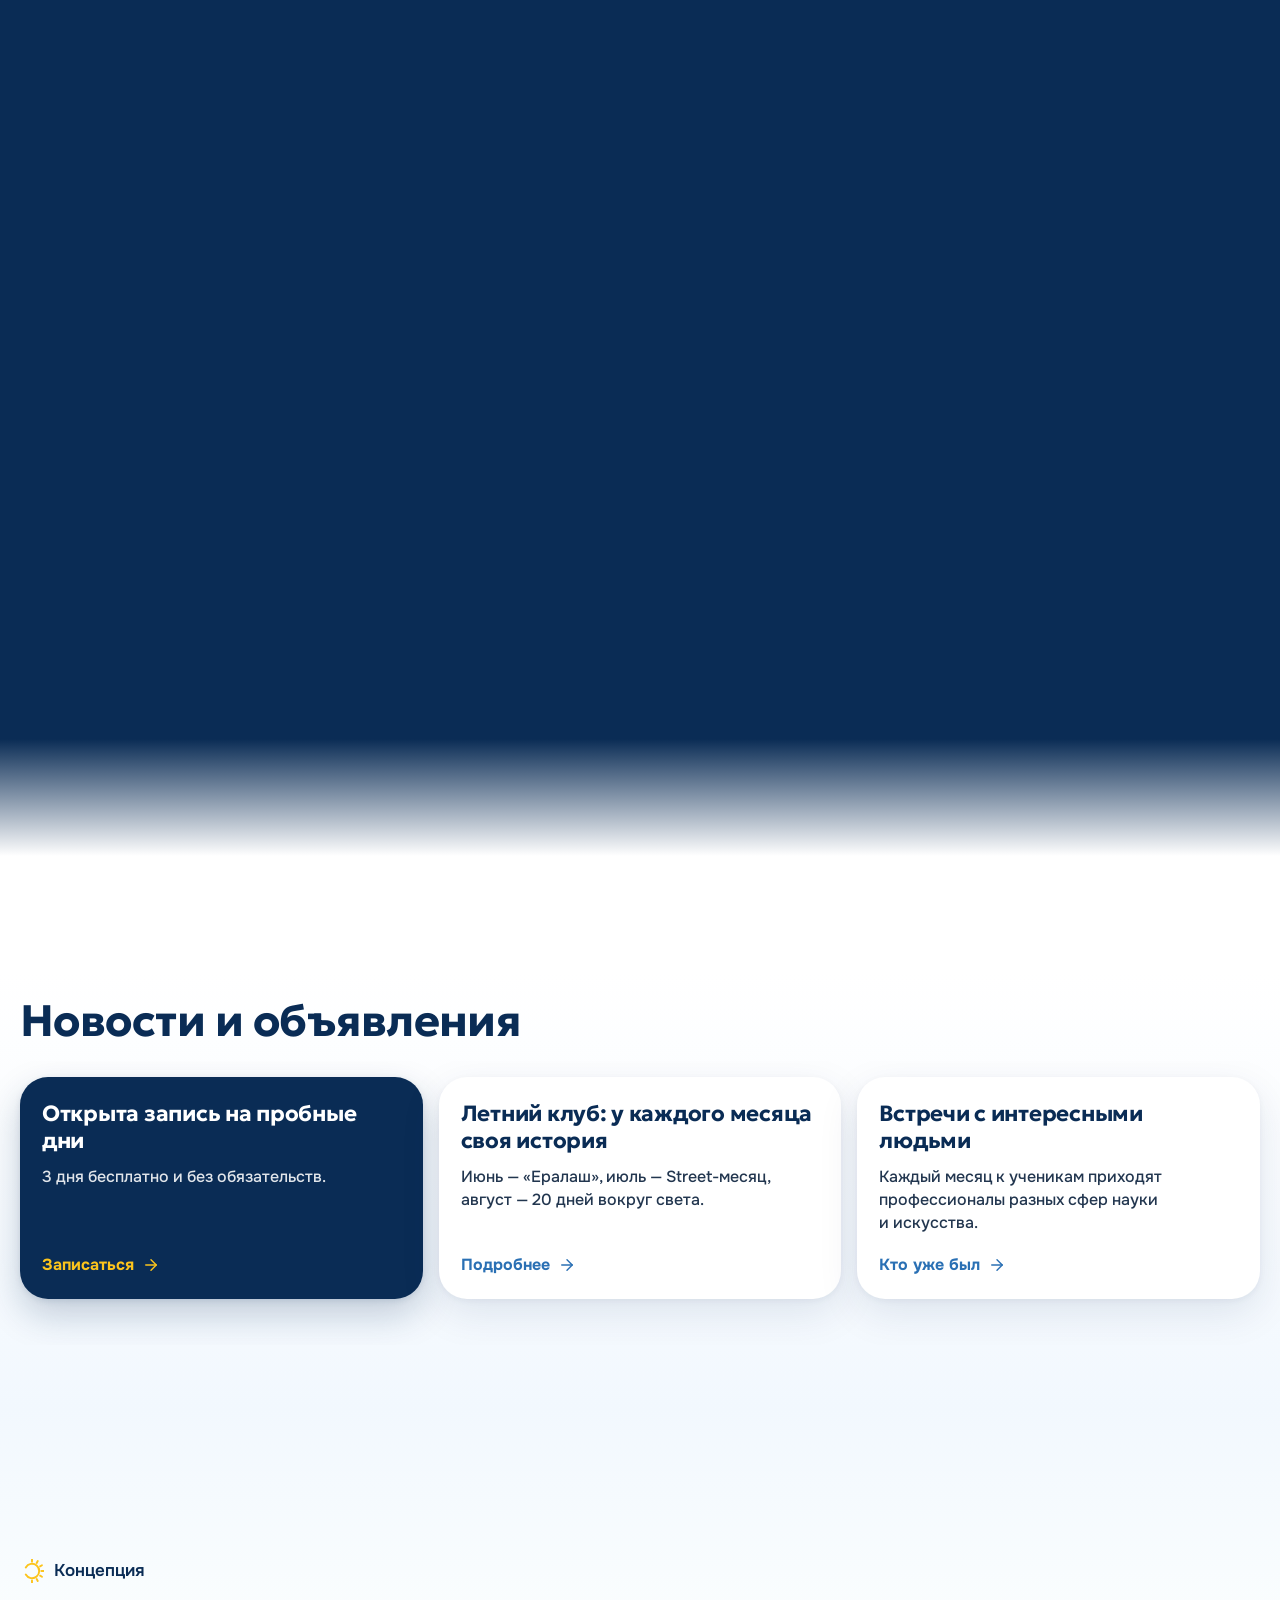
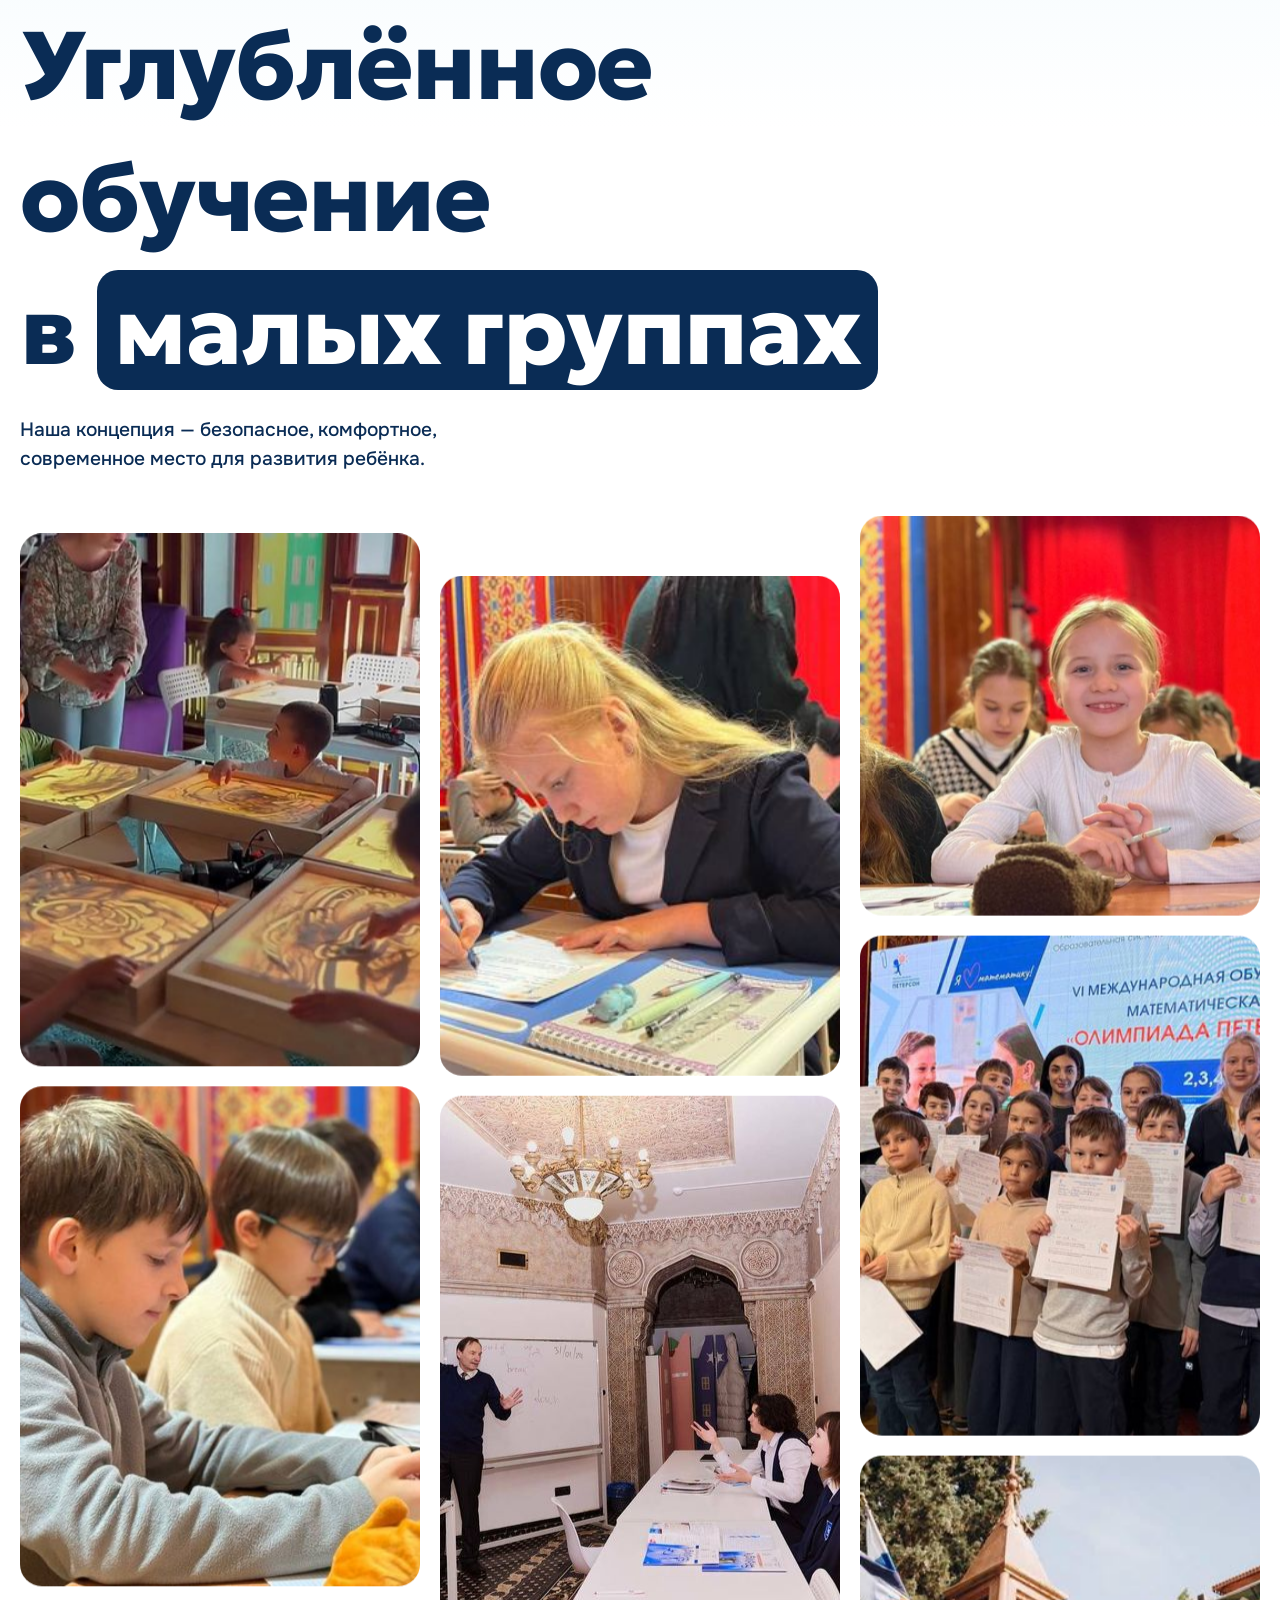
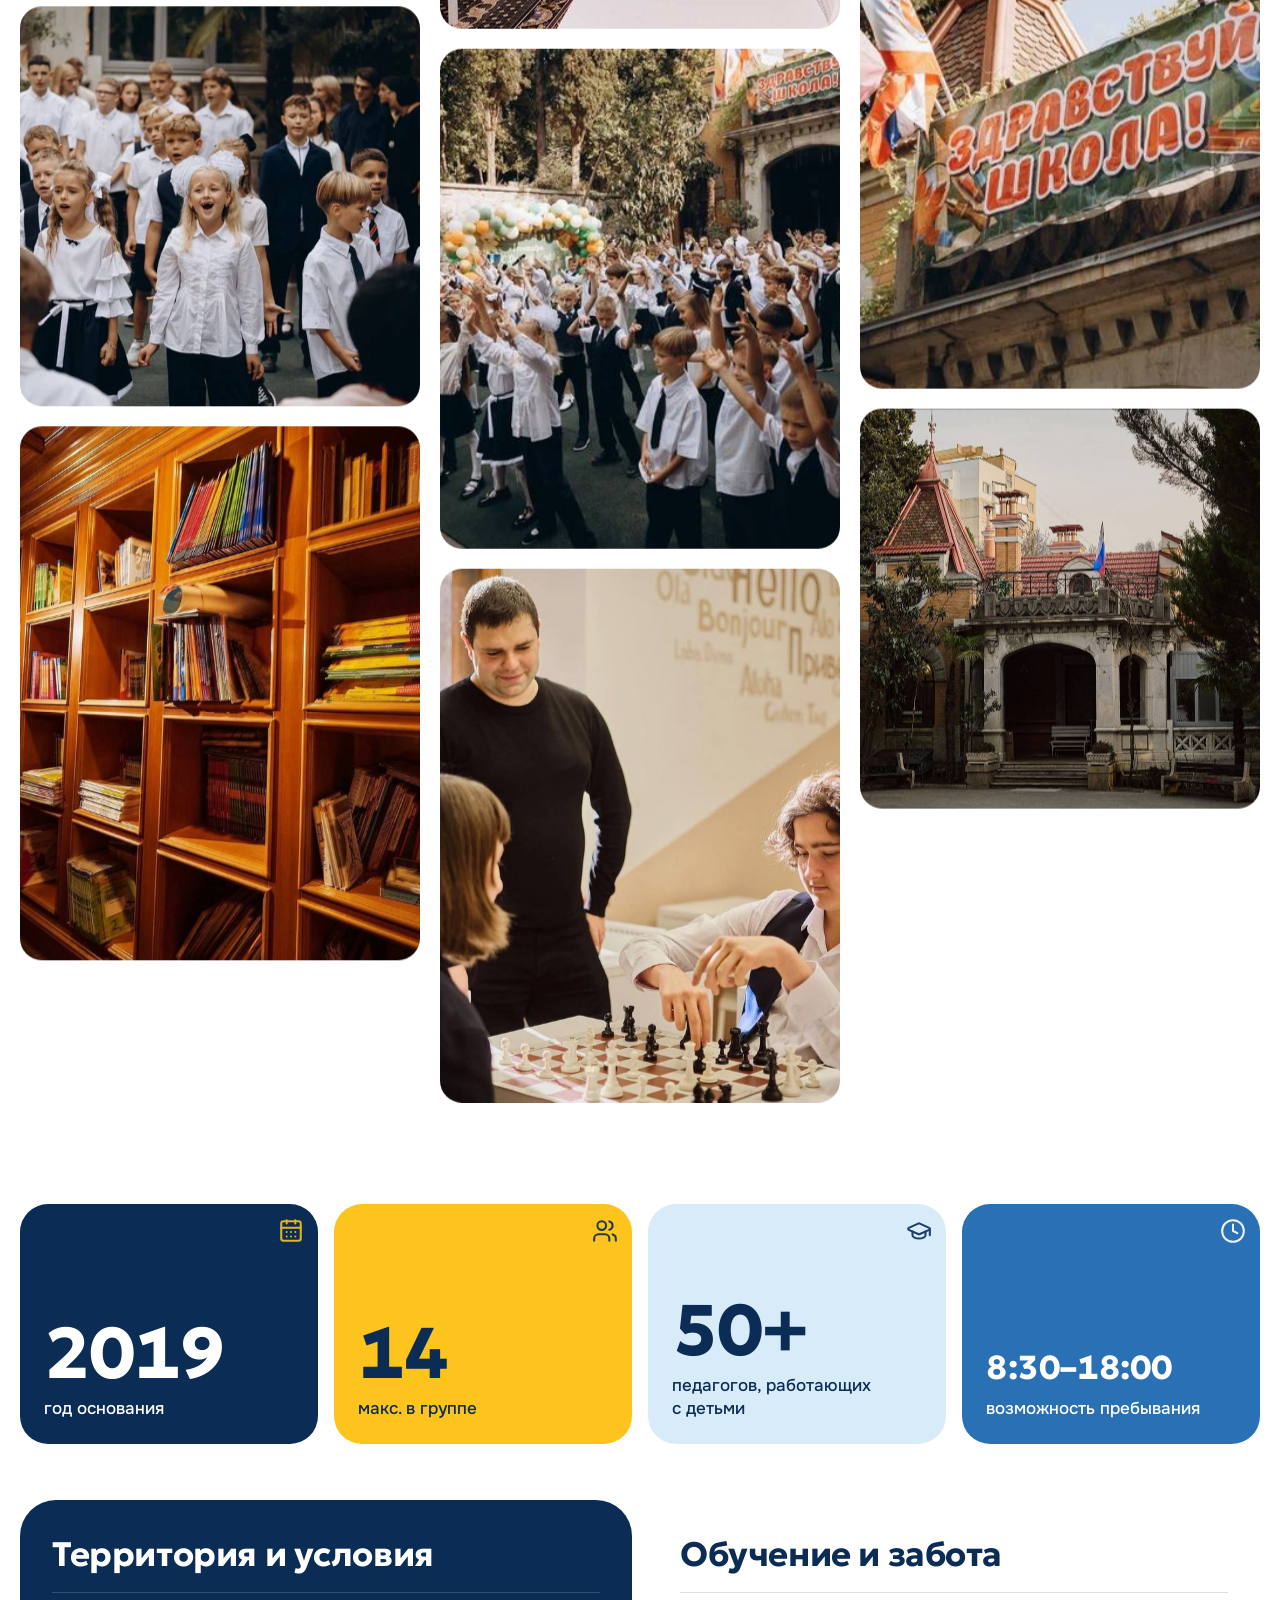
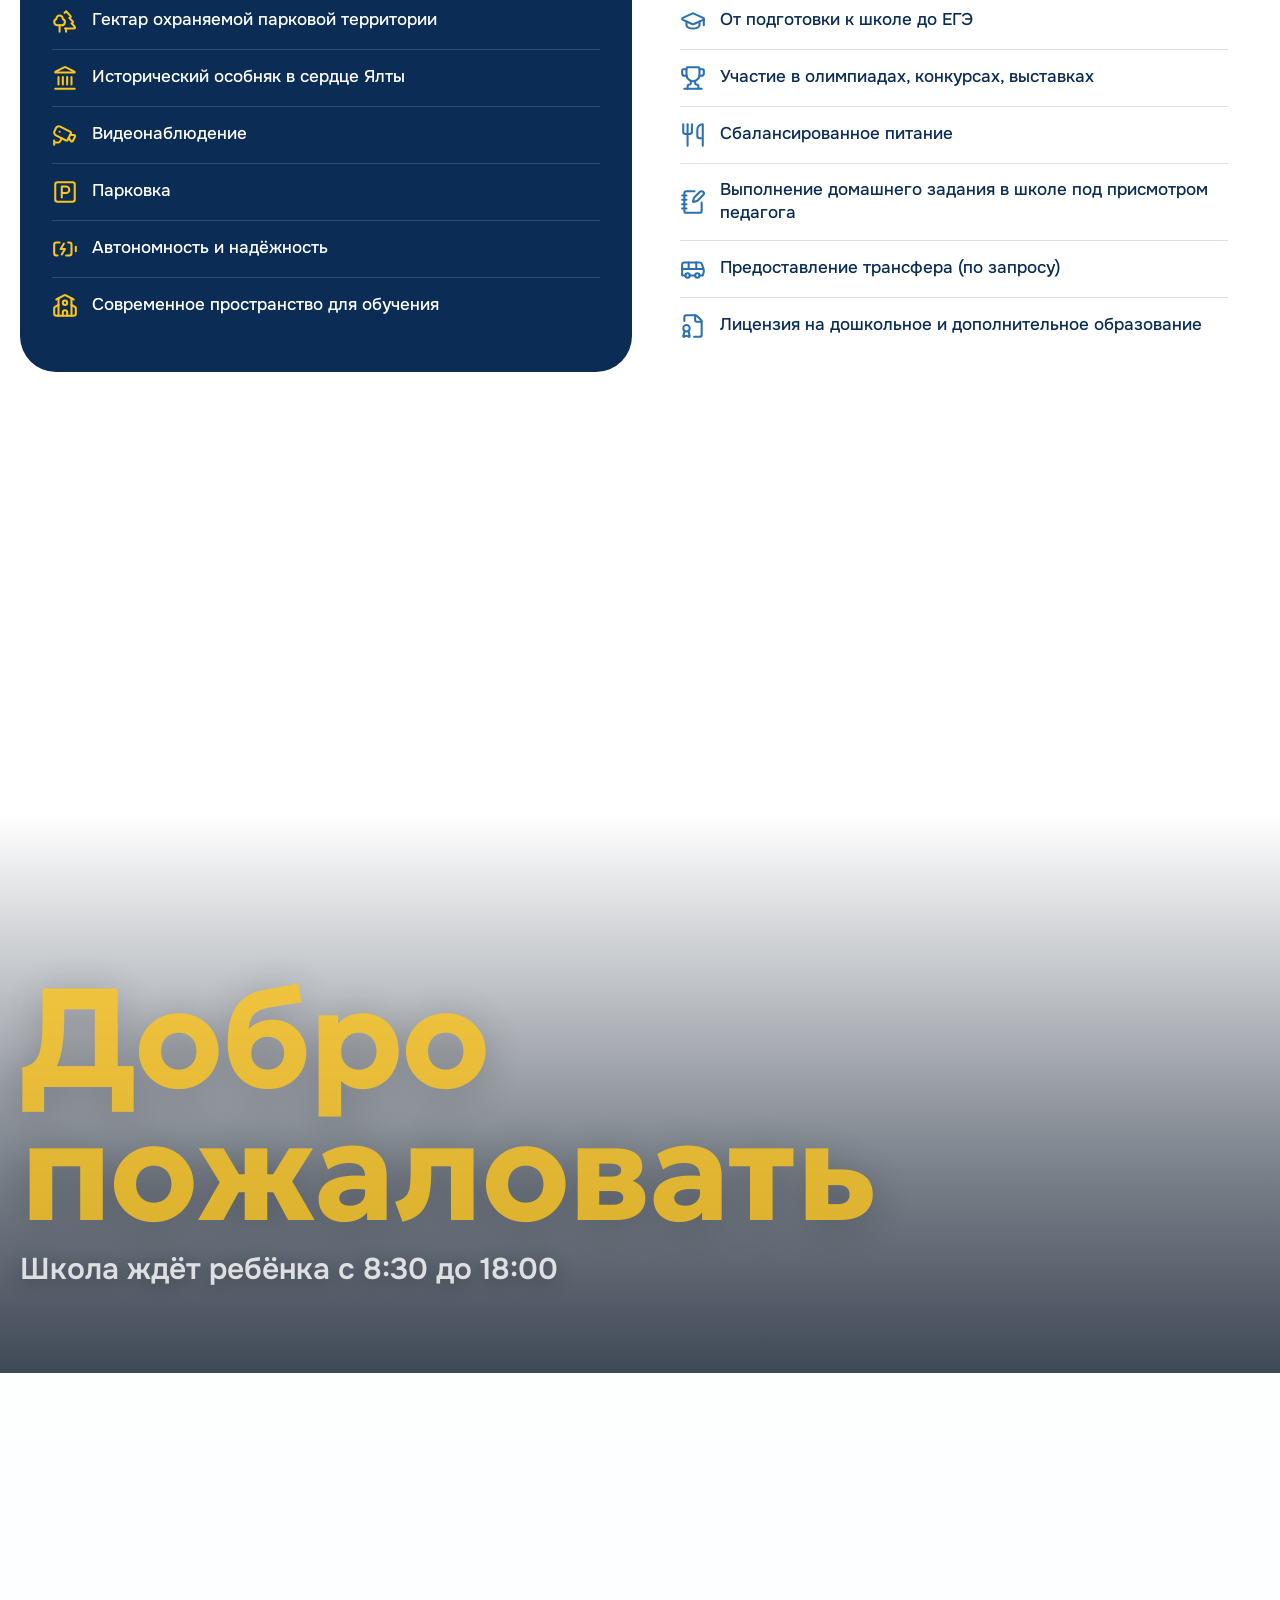
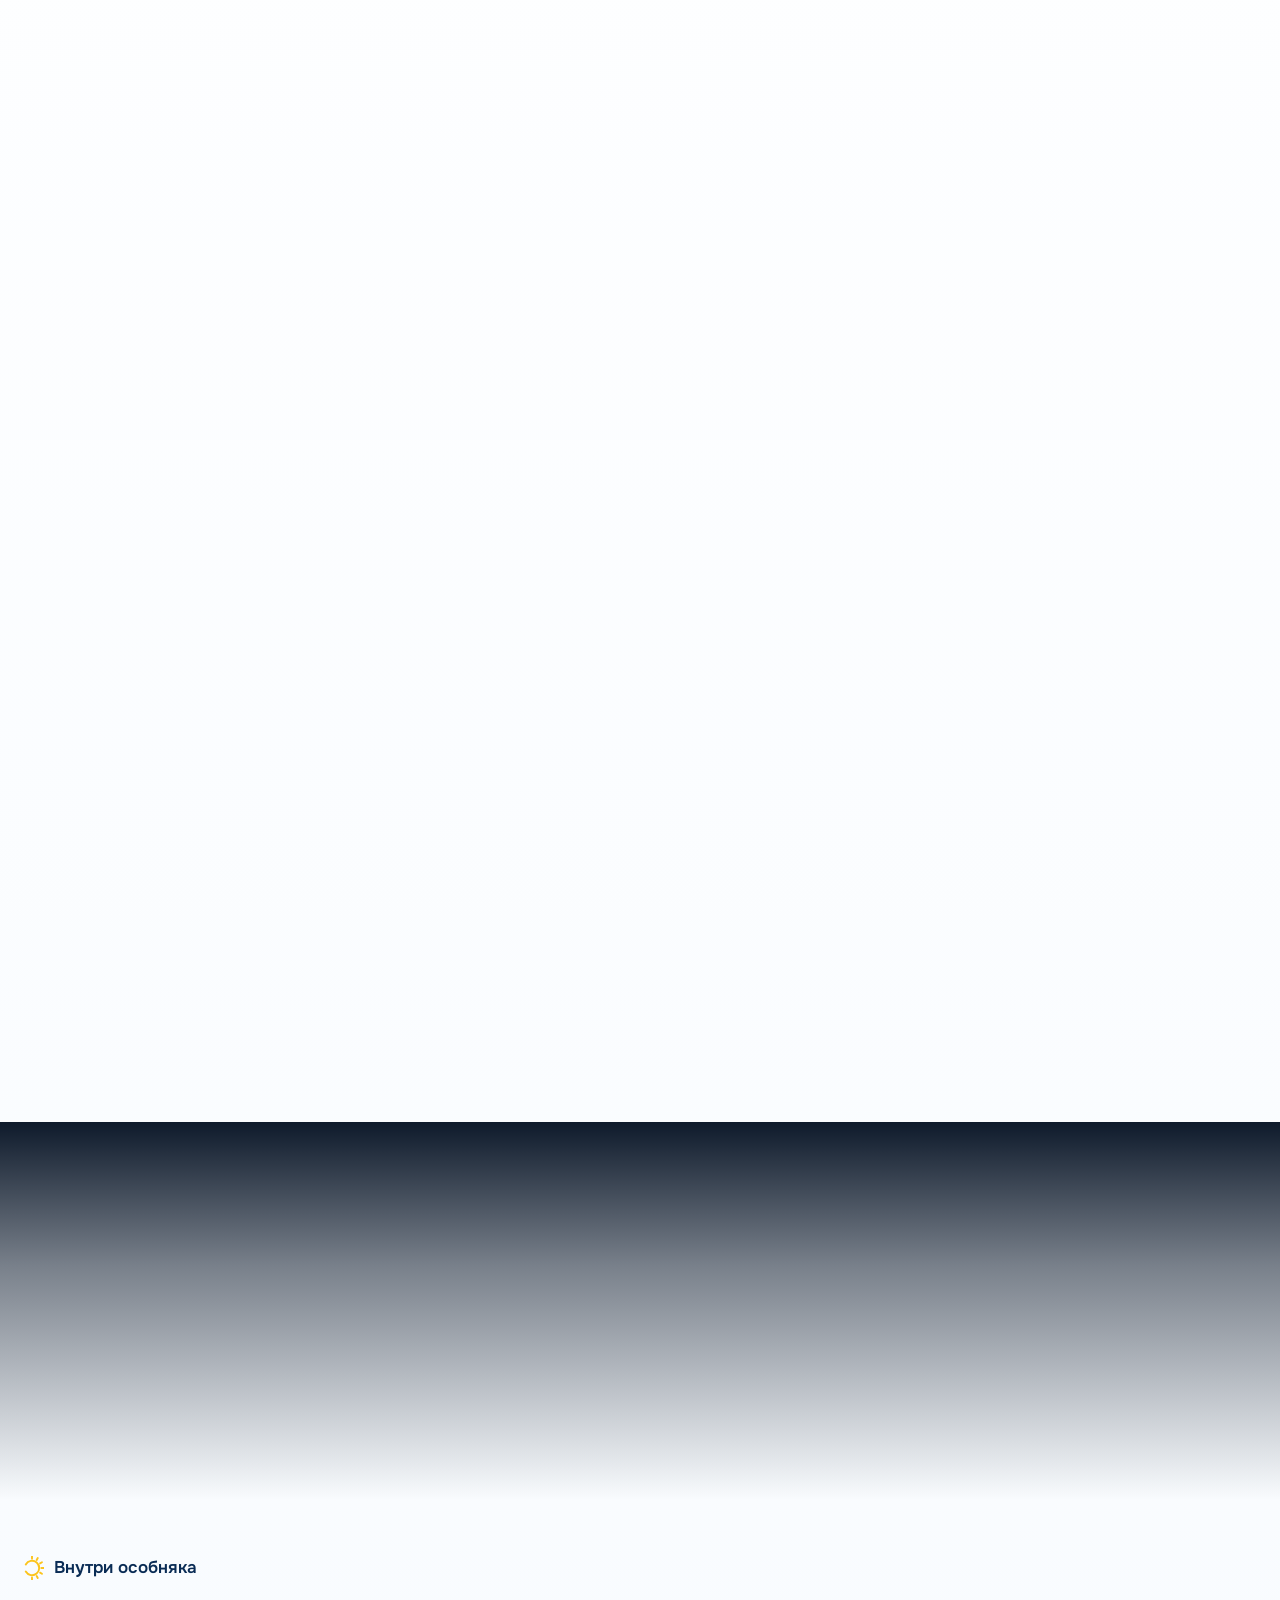
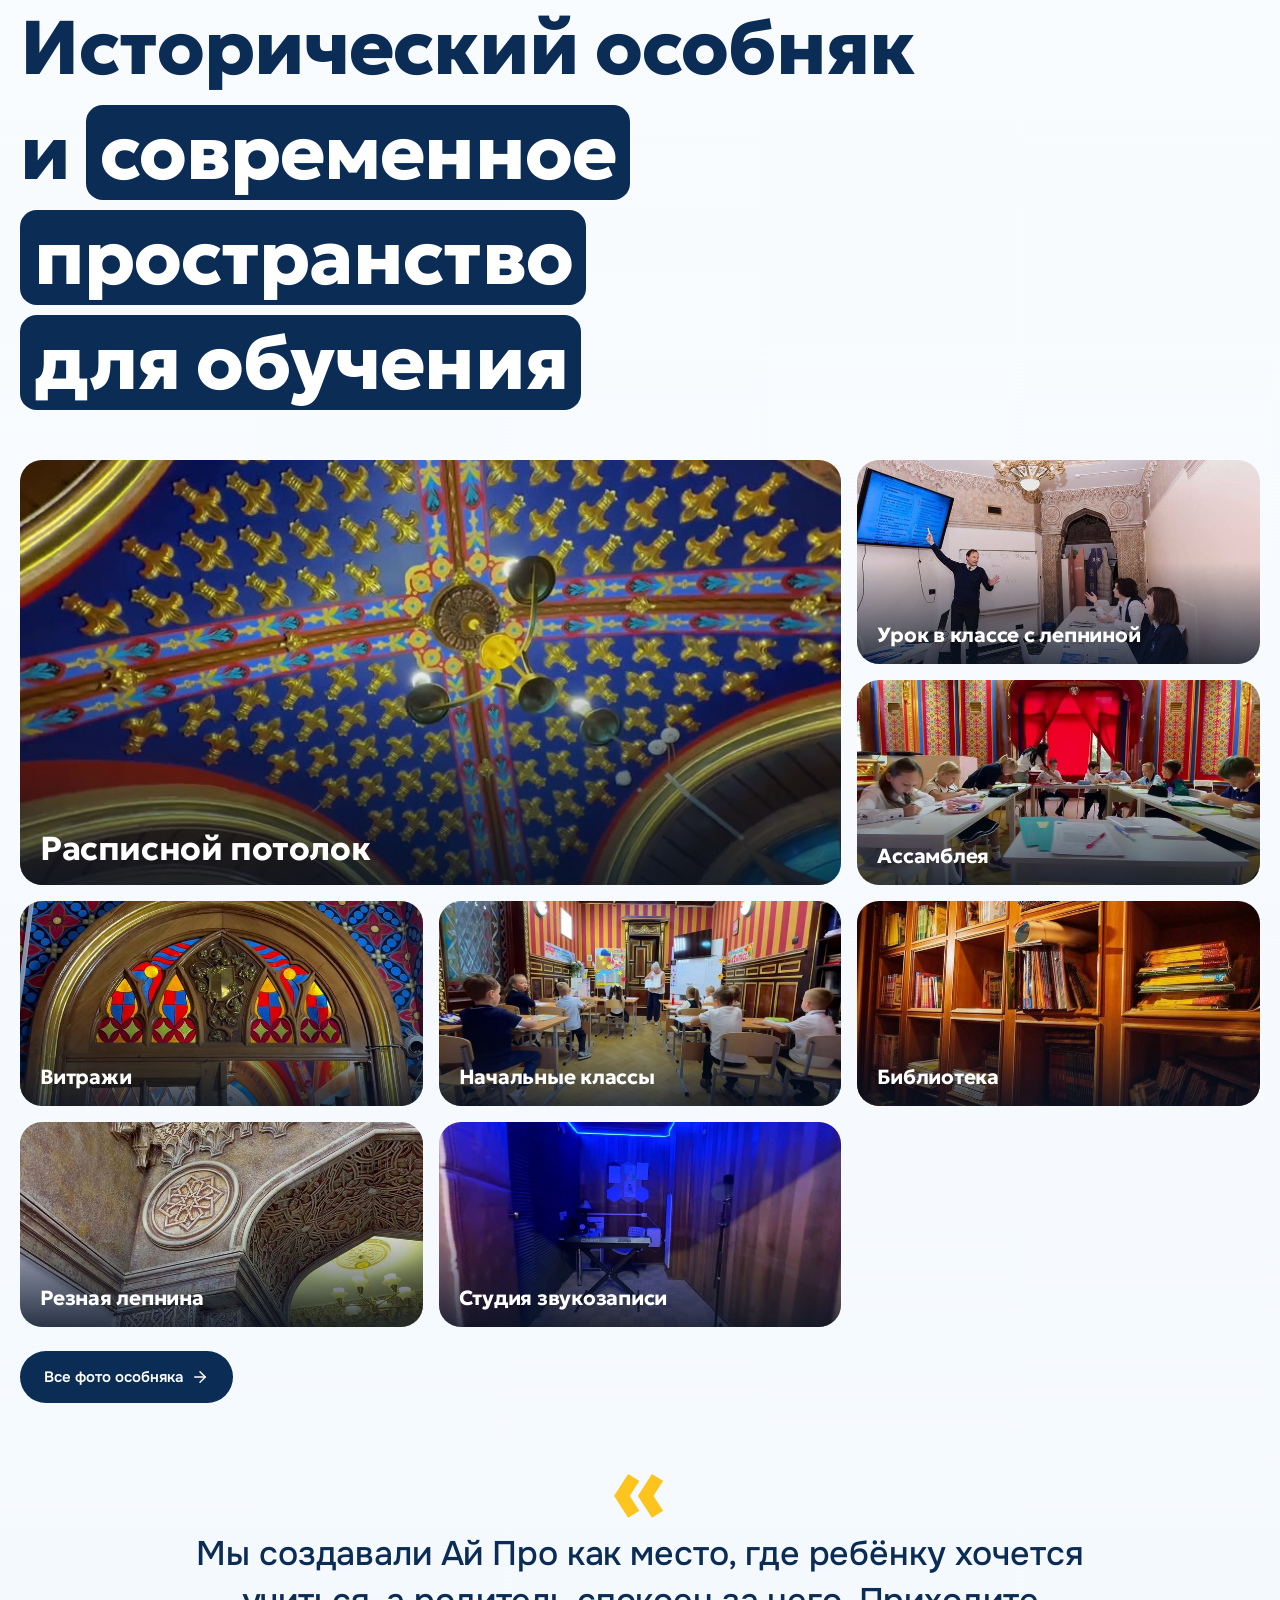
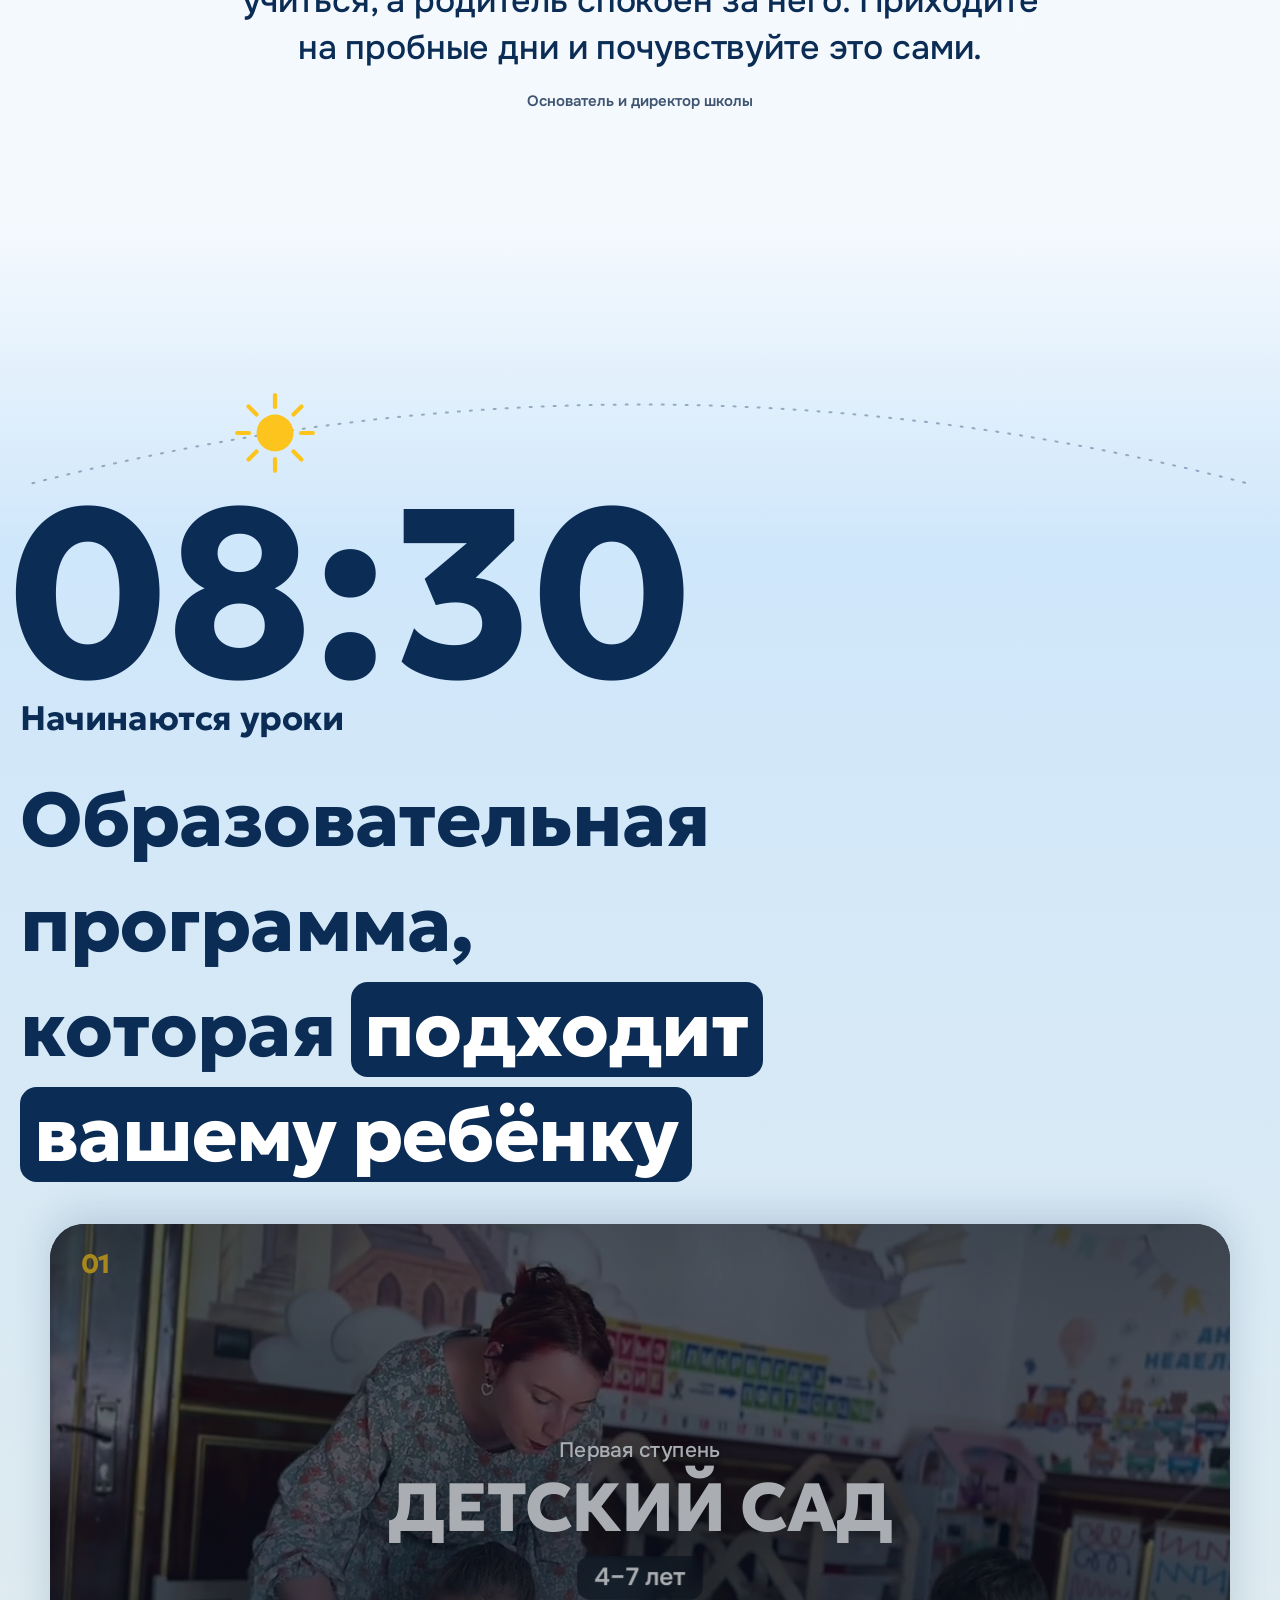
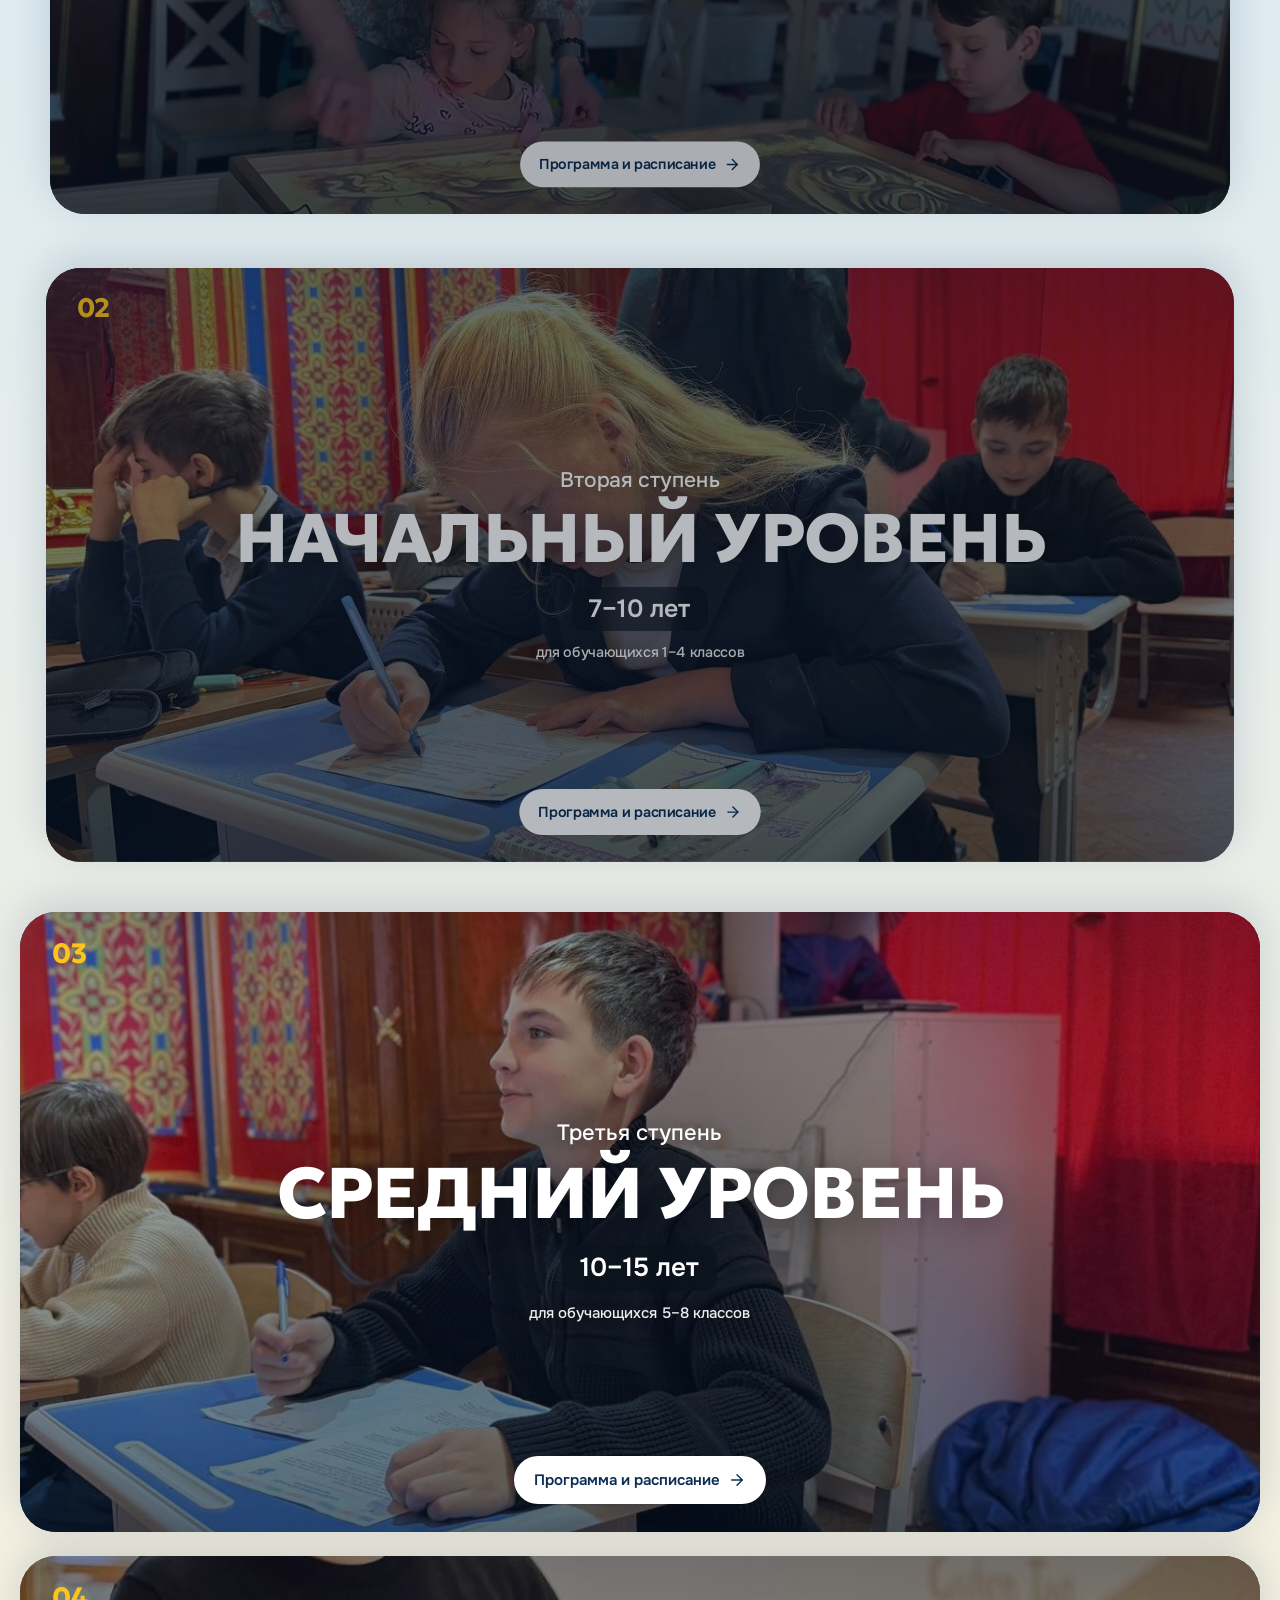
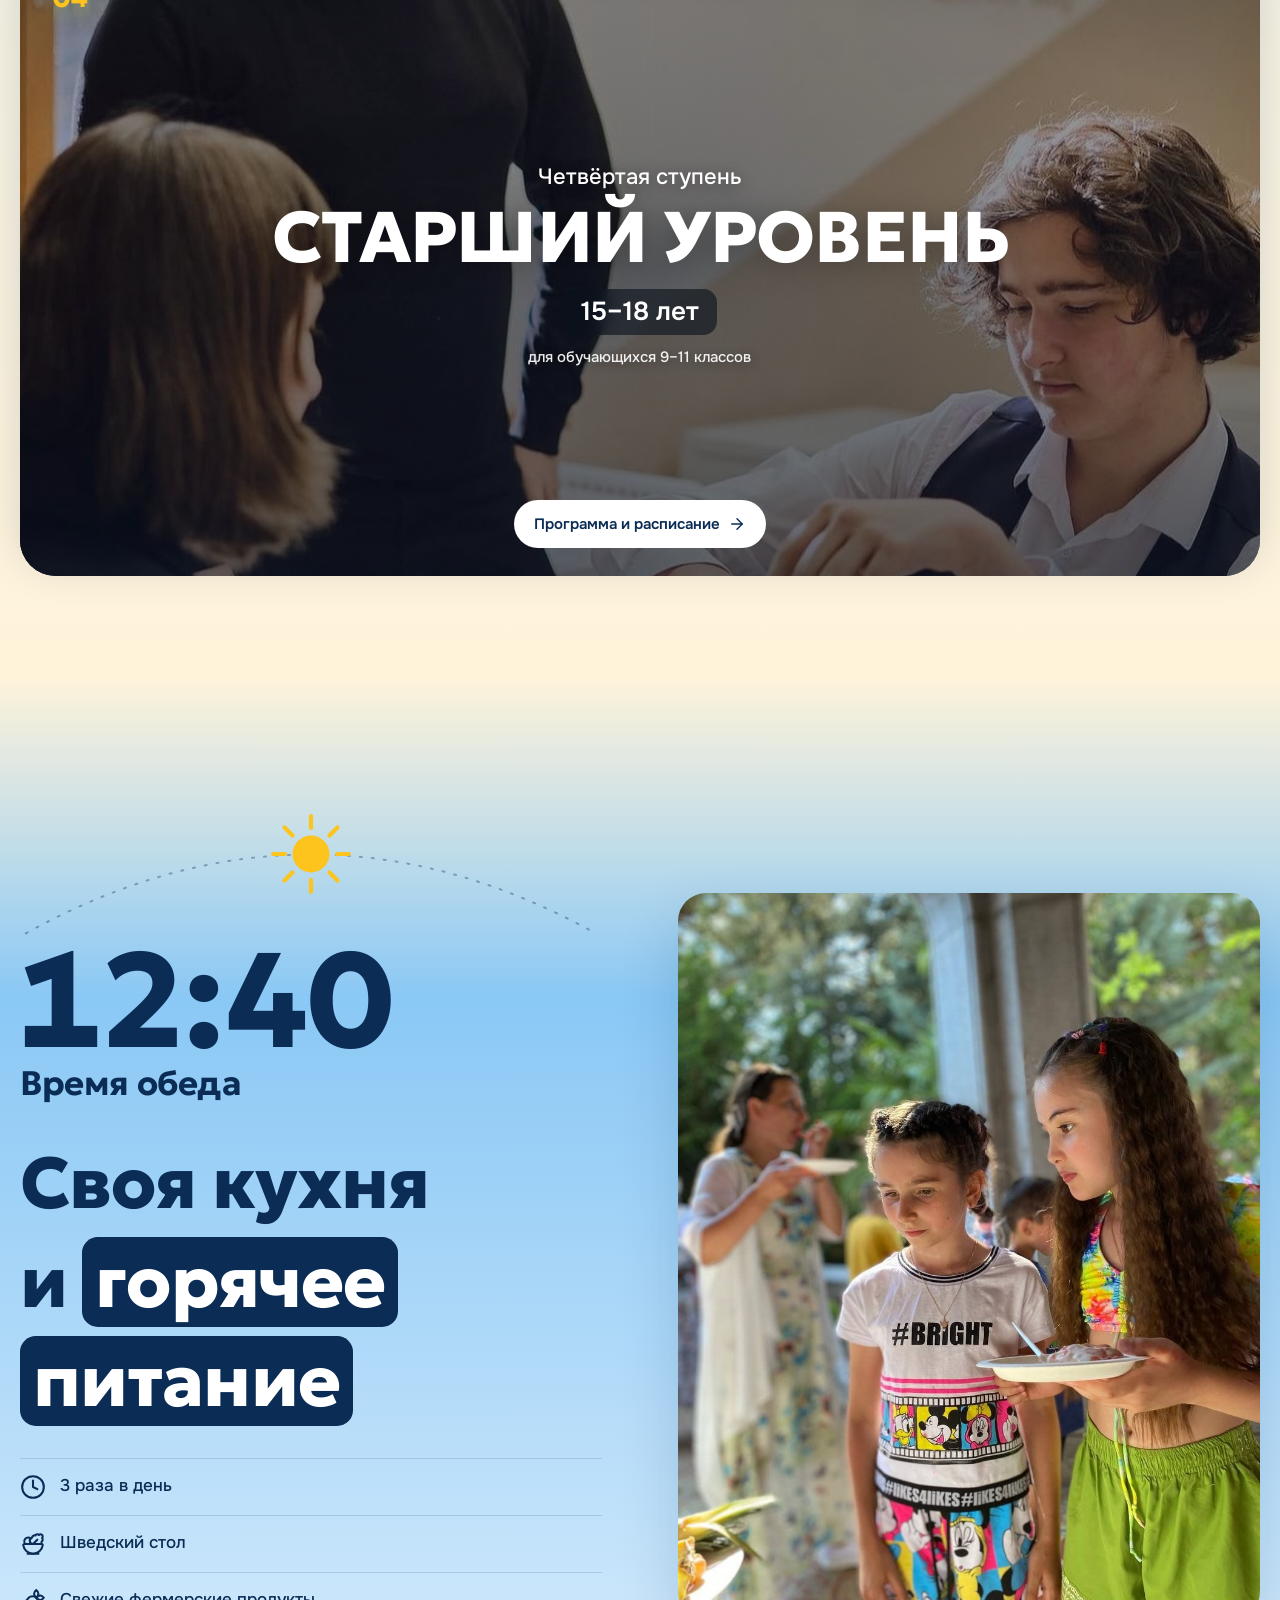
==== commit ca2b0a47: "Версия A: плавные переходы у особняка и ночи, мягкие тени новостей - Конец сцены особняка уходит в т" ====
--- a/index.html
+++ b/index.html
@@ -17,7 +17,7 @@
 <link rel="preconnect" href="https://fonts.googleapis.com">
 <link rel="preconnect" href="https://fonts.gstatic.com" crossorigin>
 <link rel="stylesheet" href="https://fonts.googleapis.com/css2?family=Geologica:wght,SHRP@500..800,0..100&family=Onest:wght@400;500;600;700&display=swap">
-<link rel="stylesheet" href="assets/css/site.css?v=303e11be">
+<link rel="stylesheet" href="assets/css/site.css?v=2c7d8455">
 <script>document.documentElement.classList.add('js');try{if(localStorage.getItem('ipro-a11y')==='1')document.documentElement.classList.add('a11y')}catch(e){}</script>
 </head>
 <body>
@@ -79,6 +79,7 @@
       <div class="wrap estate__arrive"><b>Добро пожаловать</b><p>Школа ждёт ребёнка с 8:30 до 18:00</p></div>
     </div>
   </div>
+  <div class="estate__fade" aria-hidden="true"></div>
   <div class="wrap about__more">
     <div class="inside">
       <div class="inside__head"><p class="kick">Внутри особняка</p><h2 class="h2 h2--long" data-split>Исторический особняк и <em>современное пространство для обучения</em></h2></div>
--- a/assets/css/site.css
+++ b/assets/css/site.css
@@ -142,7 +142,7 @@
 .news__tag{padding:4px 10px;border-radius:999px;background:#EEF5FC}
 .news__more{margin-top:auto;padding-top:8px;display:inline-flex;align-items:center;gap:8px;font-weight:700;text-decoration:none;color:var(--blue)}
 .news__more .i{width:18px;height:18px}
-.news__card.is-pin{background:var(--navy);color:#fff;box-shadow:0 6px 0 #061A33,0 18px 40px rgba(10,44,85,.25)}
+.news__card.is-pin{background:var(--navy);color:#fff;box-shadow:0 16px 36px rgba(10,44,85,.22),0 2px 6px rgba(10,44,85,.1)}
 .news__card.is-pin p{color:rgba(255,255,255,.88)}
 .news__card.is-pin .news__more{color:var(--sun)}
 .carousel--news .carousel__nav button{border-color:rgba(10,44,85,.3);color:var(--navy)}
@@ -205,7 +205,10 @@
 .pinsheet .il{margin-top:12px}
 .pinsheet__go{margin-top:18px}
 .pinsheet__go .pill{width:100%}
-.estate__veil{position:absolute;inset:0;background:linear-gradient(180deg,transparent 40%,rgba(6,18,36,.6));opacity:var(--arr,0);pointer-events:none}
+.estate__veil{position:absolute;inset:0;background:linear-gradient(180deg,transparent 38%,rgba(14,26,43,.7) 78%,#0E1A2B 100%);opacity:var(--arr,0);pointer-events:none}
+.estate__fade{height:clamp(220px,42vh,420px);margin-top:-1px;background:linear-gradient(180deg,#0E1A2B 0%,rgba(14,26,43,.55) 38%,rgba(255,255,255,0) 100%)}
+html:not(.js) .estate__fade,html.a11y .estate__fade{display:none}
+@media (prefers-reduced-motion: reduce){.estate__fade{display:none}}
 .estate__arrive{position:absolute;left:0;right:0;bottom:calc(92px + env(safe-area-inset-bottom,0px));color:#fff;opacity:var(--arr,0);translate:0 calc((1 - var(--arr,0)) * 30px)}
 .estate__arrive b{display:block;font:680 clamp(32px,11vw,150px)/.95 var(--display);letter-spacing:-.012em;color:var(--sun);text-shadow:0 6px 40px rgba(0,0,0,.3)}
 .estate__arrive p{margin-top:12px;font:600 clamp(18px,4.6vw,30px)/1.2 var(--text);text-shadow:0 2px 20px rgba(0,0,0,.5)}
@@ -330,7 +333,7 @@
 .stars__fg{position:absolute;inset:0 auto 0 0;width:calc(var(--v) * 100%);overflow:hidden;color:var(--sun)}
 .stars .i{width:20px;height:20px;fill:currentColor;stroke:none}
 .carousel{margin-top:32px}
-.carousel__track{display:grid;grid-auto-flow:column;grid-auto-columns:min(86%,400px);gap:14px;overflow-x:auto;scroll-snap-type:x mandatory;scroll-padding-inline:var(--gut);margin-inline:calc(var(--gut) * -1);padding:4px var(--gut) 8px;scrollbar-width:none;overscroll-behavior-x:contain}
+.carousel__track{display:grid;grid-auto-flow:column;grid-auto-columns:min(86%,400px);gap:14px;overflow-x:auto;scroll-snap-type:x mandatory;scroll-padding-inline:var(--gut);margin-inline:calc(var(--gut) * -1);padding:16px var(--gut) 46px;margin-block:-16px -38px;scrollbar-width:none;overscroll-behavior-x:contain}
 .carousel__track::-webkit-scrollbar{display:none}
 .carousel__track:focus-visible{outline:3px solid var(--sun);outline-offset:-3px}
 .review{scroll-snap-align:start;display:flex;flex-direction:column;gap:16px;padding:24px 24px 22px;border-radius:var(--r-l);background:#fff;color:var(--navy);box-shadow:0 18px 50px rgba(6,18,36,.25)}
@@ -387,6 +390,8 @@
 .night{background:var(--night);color:#fff}
 .nightseq{height:260vh;position:relative}
 .nightseq .pin{background:var(--night)}
+.nightseq .pin::after{content:"";position:absolute;inset:0 0 auto;z-index:1;height:min(30vh,260px);background:linear-gradient(180deg,#0A121C 0%,rgba(10,18,28,.8) 35%,rgba(10,18,28,0));pointer-events:none}
+.night__bye,.night__cta{z-index:2}
 .night__bye{position:absolute;left:var(--gut);right:var(--gut-r);top:calc(96px + env(safe-area-inset-top,0px));font:680 clamp(42px,12.4vw,150px)/.95 var(--display);letter-spacing:-.012em;color:#fff;opacity:var(--bye,1);translate:0 calc((var(--bye,1) - 1) * 30px)}
 .night__cta{position:absolute;left:0;right:0;bottom:calc(36px + env(safe-area-inset-bottom,0px));display:flex;align-items:center;gap:18px;flex-wrap:wrap;opacity:var(--cta,0);translate:0 calc((1 - var(--cta,0)) * 30px)}
 .is-run:not(.cta-on) .night__cta{pointer-events:none}
@@ -646,7 +651,7 @@
   .ep{grid-template-columns:1fr;grid-template-rows:auto 1fr}
   .ep__ph{aspect-ratio:4/3;min-height:0}
   .ep__txt{padding:20px 22px 24px}
-  .carousel__track{grid-auto-columns:calc((100% - 32px) / 3);gap:16px;margin-inline:0;padding-inline:0;scroll-padding-inline:0}
+  .carousel__track{grid-auto-columns:calc((100% - 32px) / 3);gap:16px;margin-inline:-20px;padding-inline:20px;scroll-padding-inline:20px}
   .adm{grid-template-columns:minmax(0,.9fr) minmax(0,1.1fr);grid-template-areas:"steps price" "doc price";column-gap:clamp(40px,6vw,96px);align-items:start}
   .steps{grid-area:steps}
   .price{grid-area:price;padding:40px 36px}
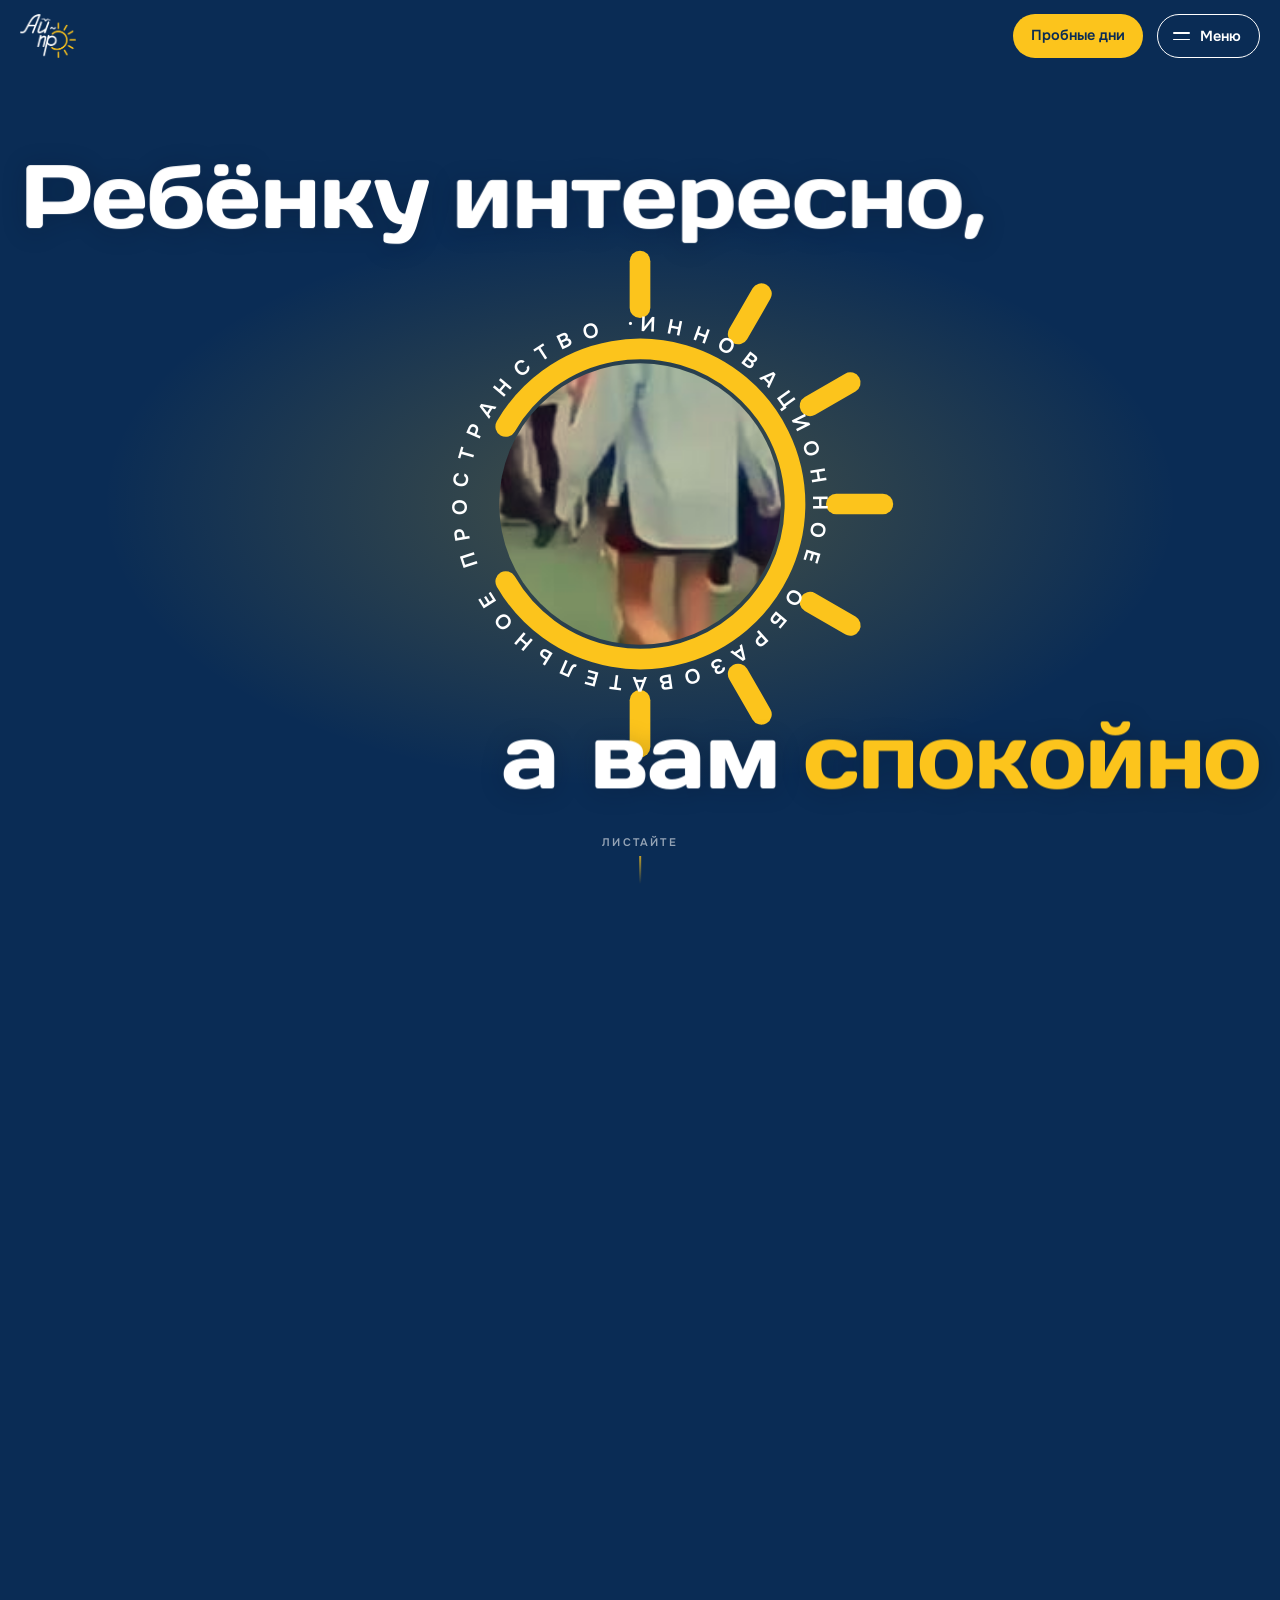
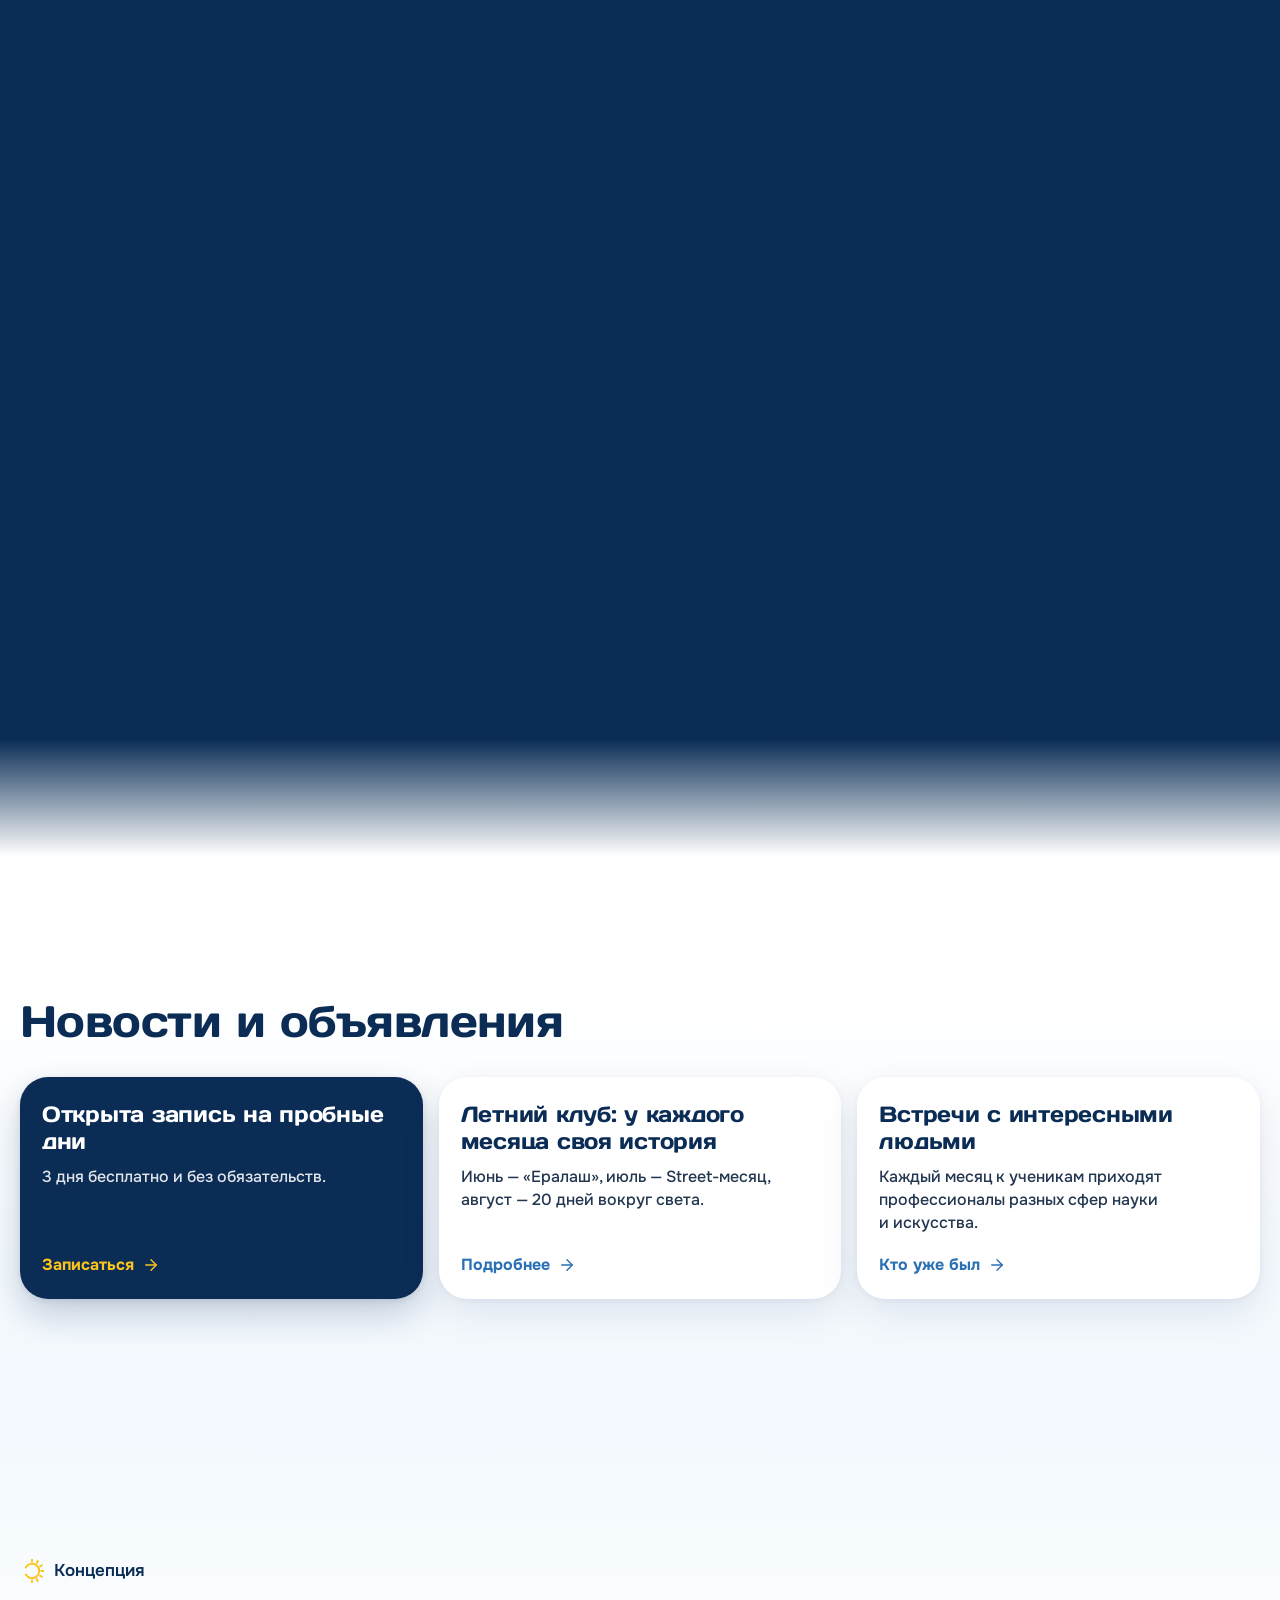
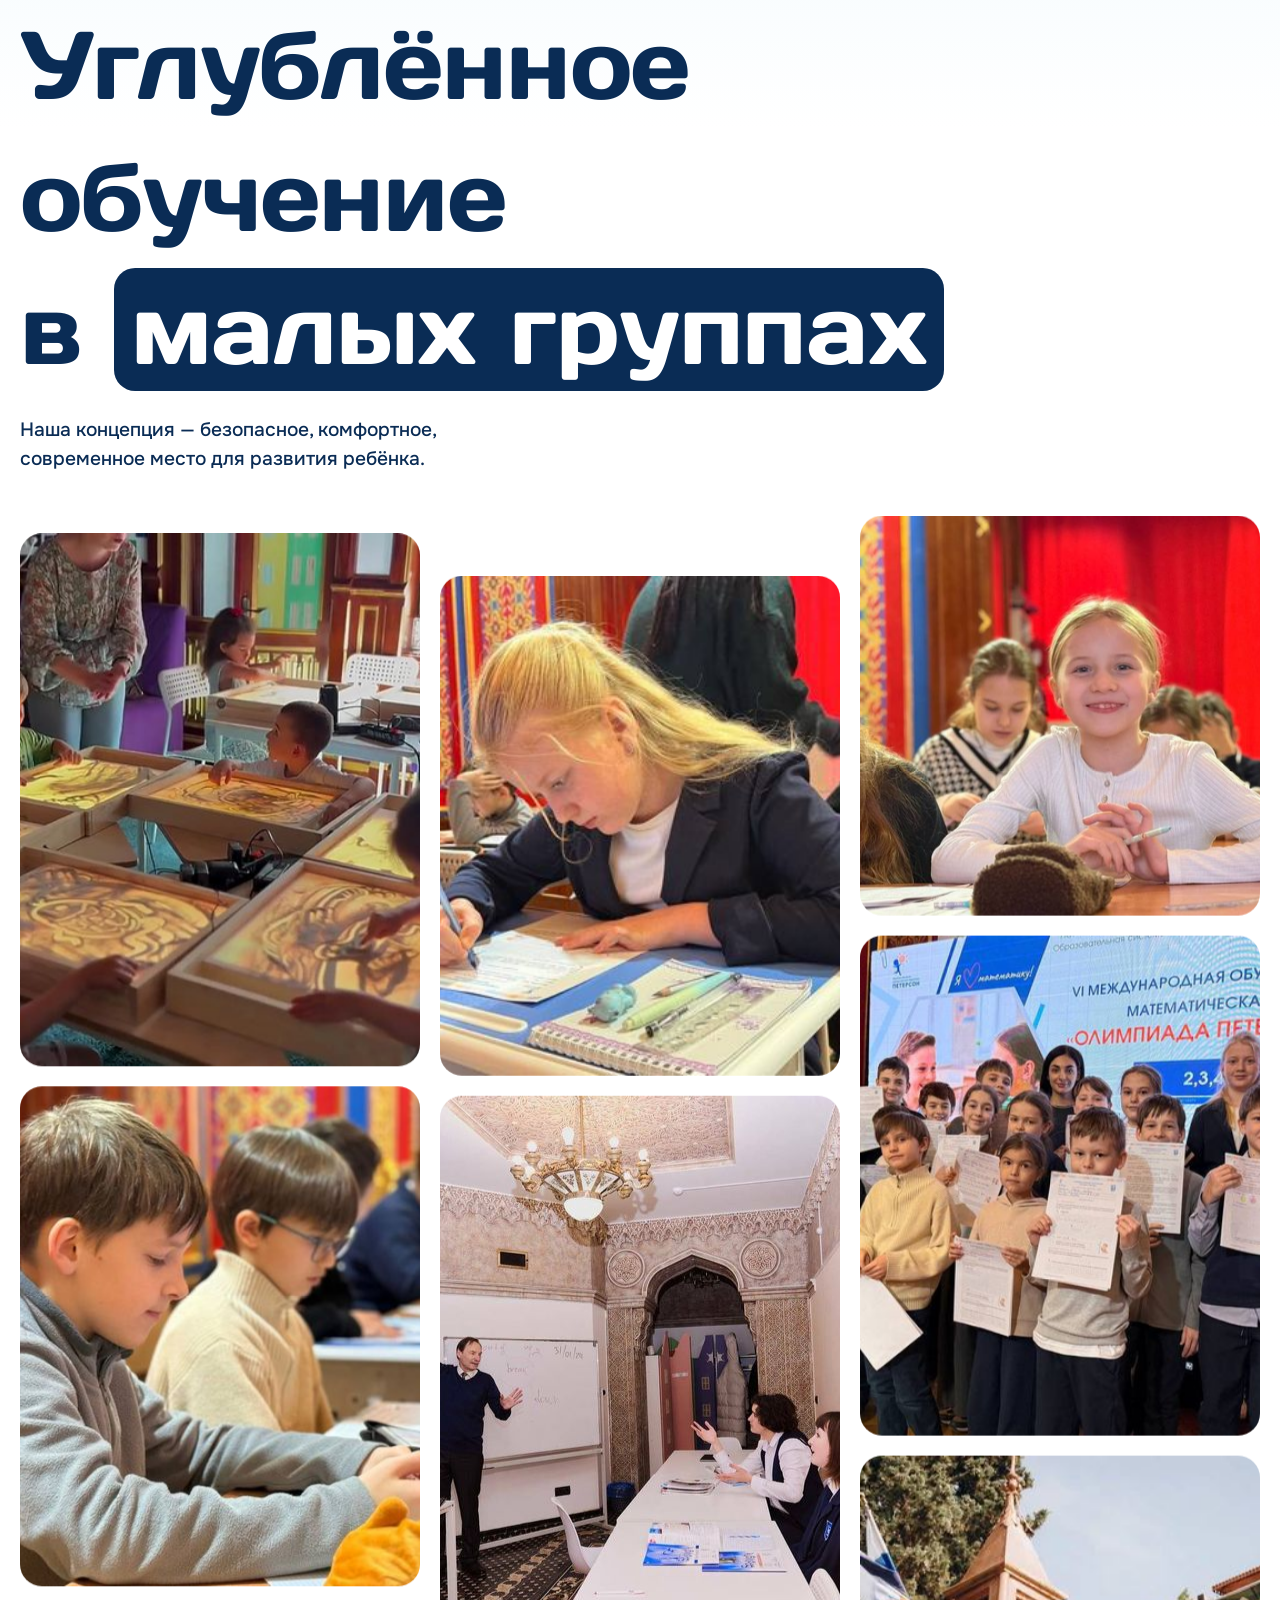
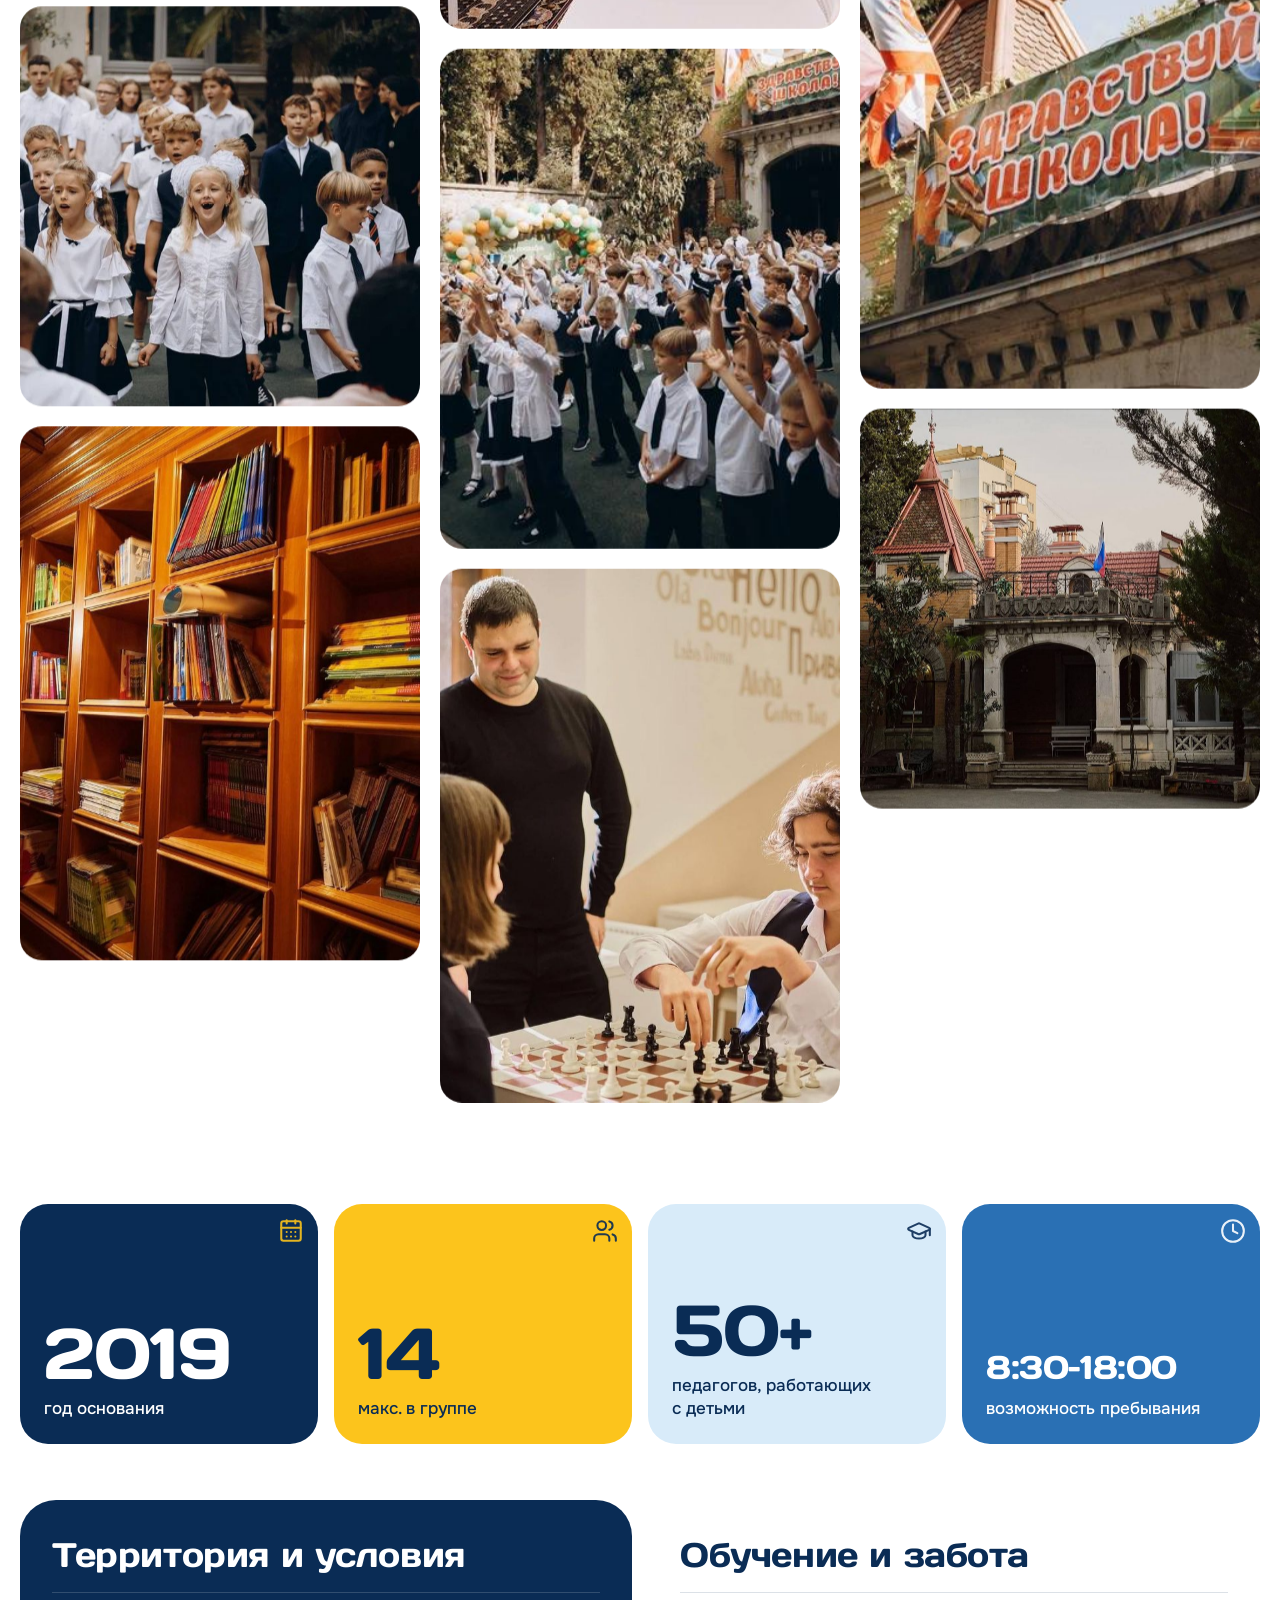
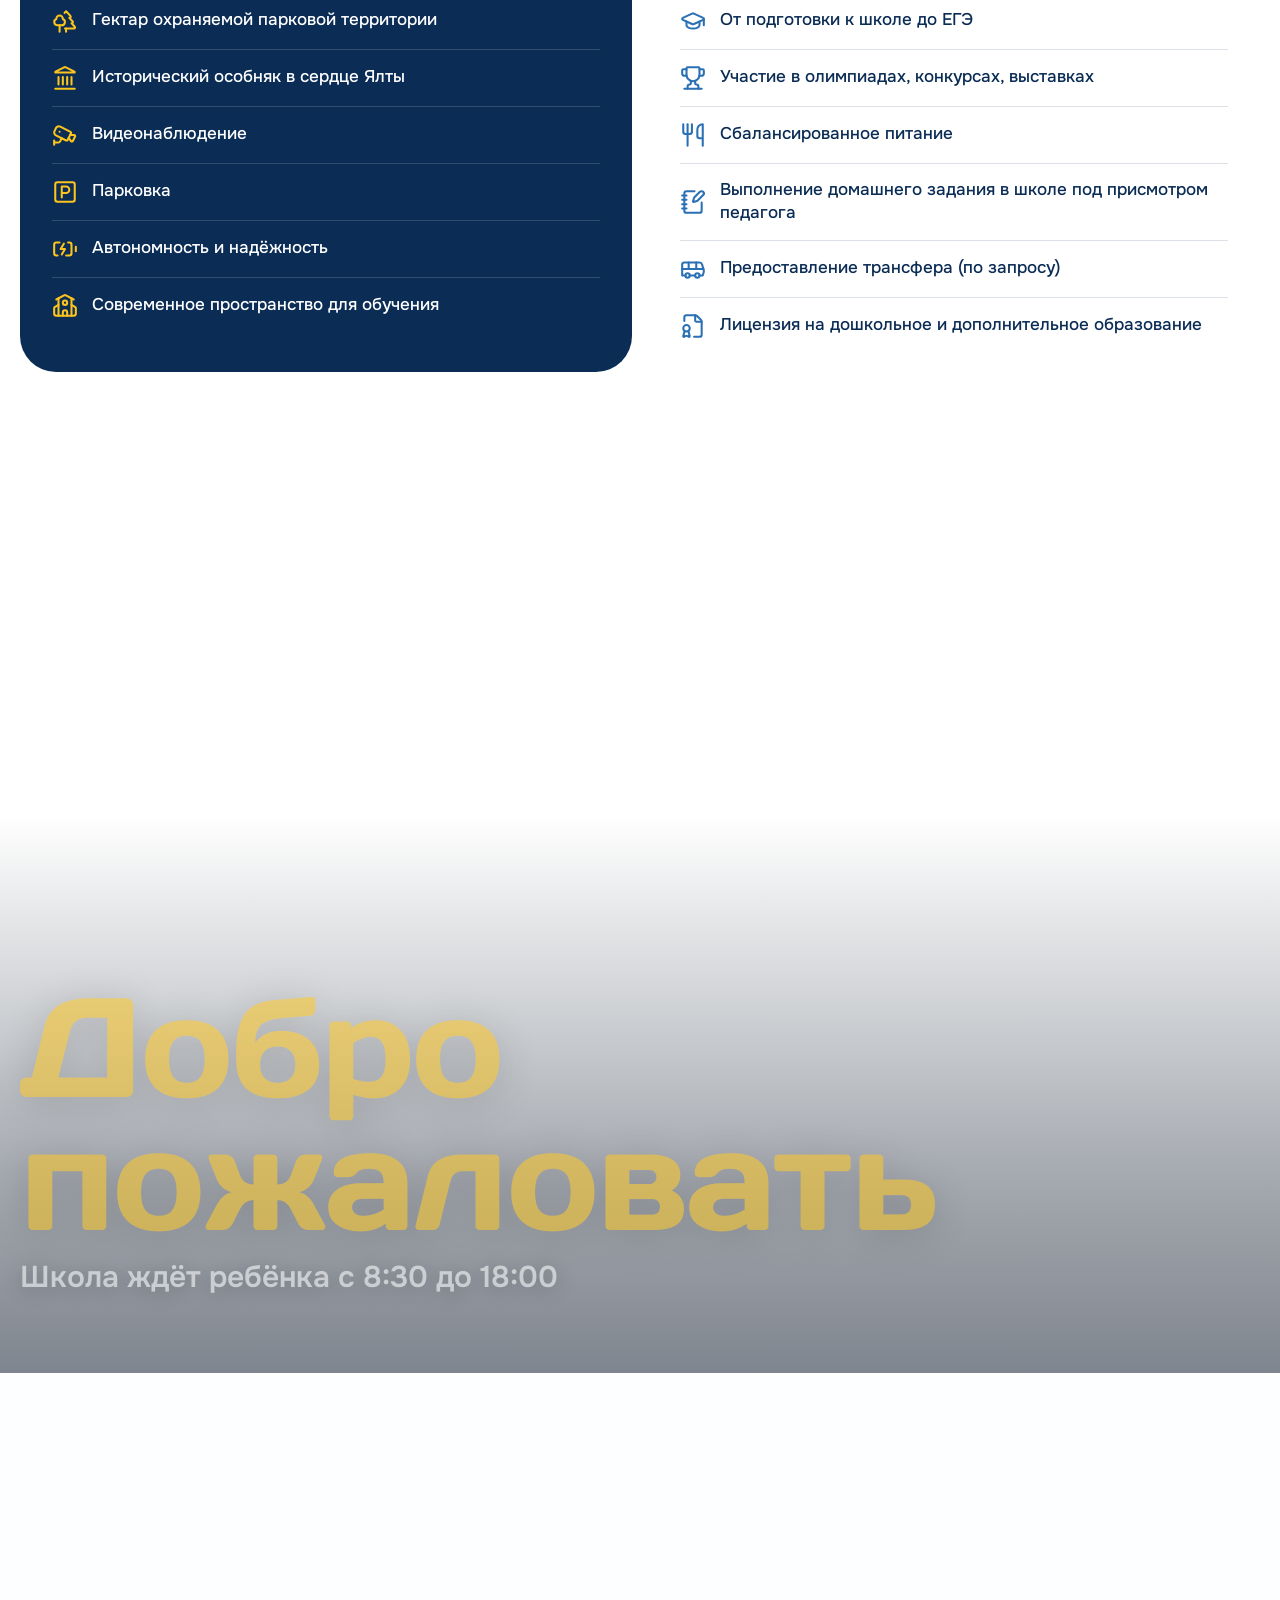
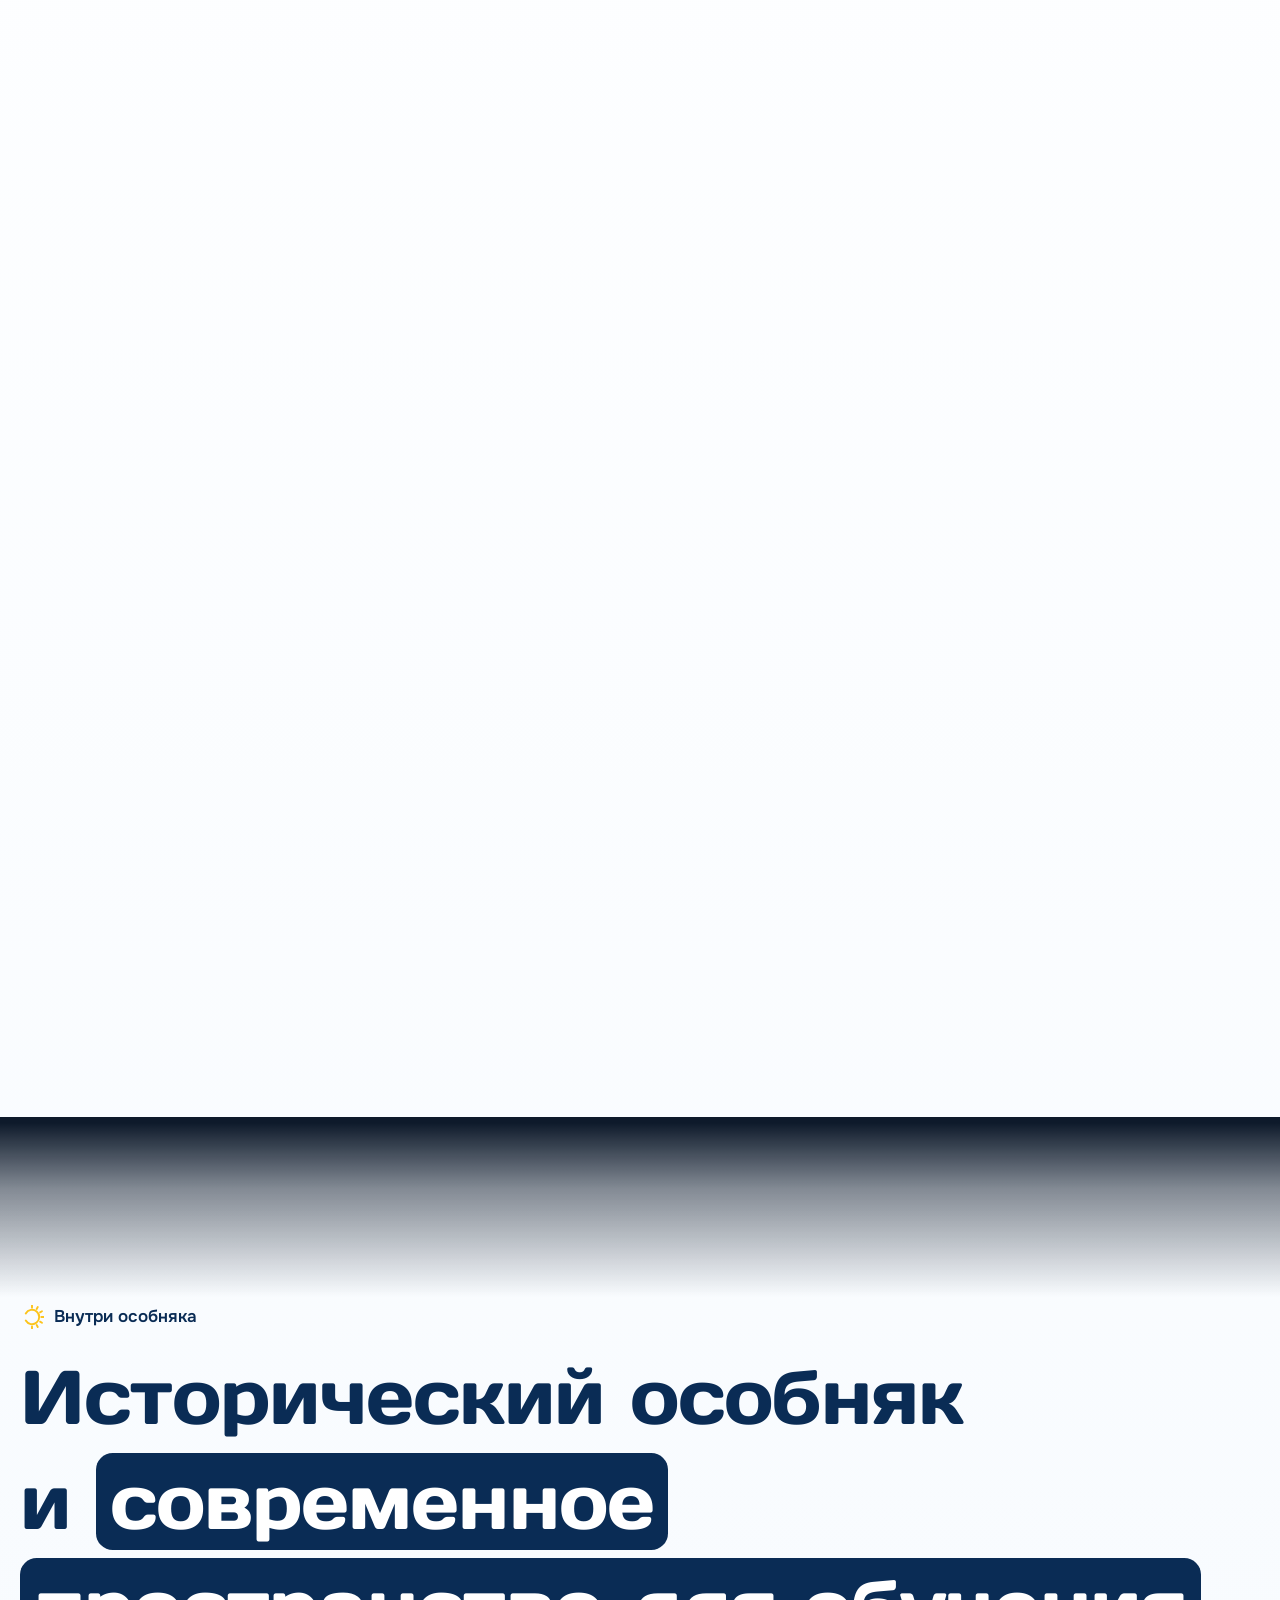
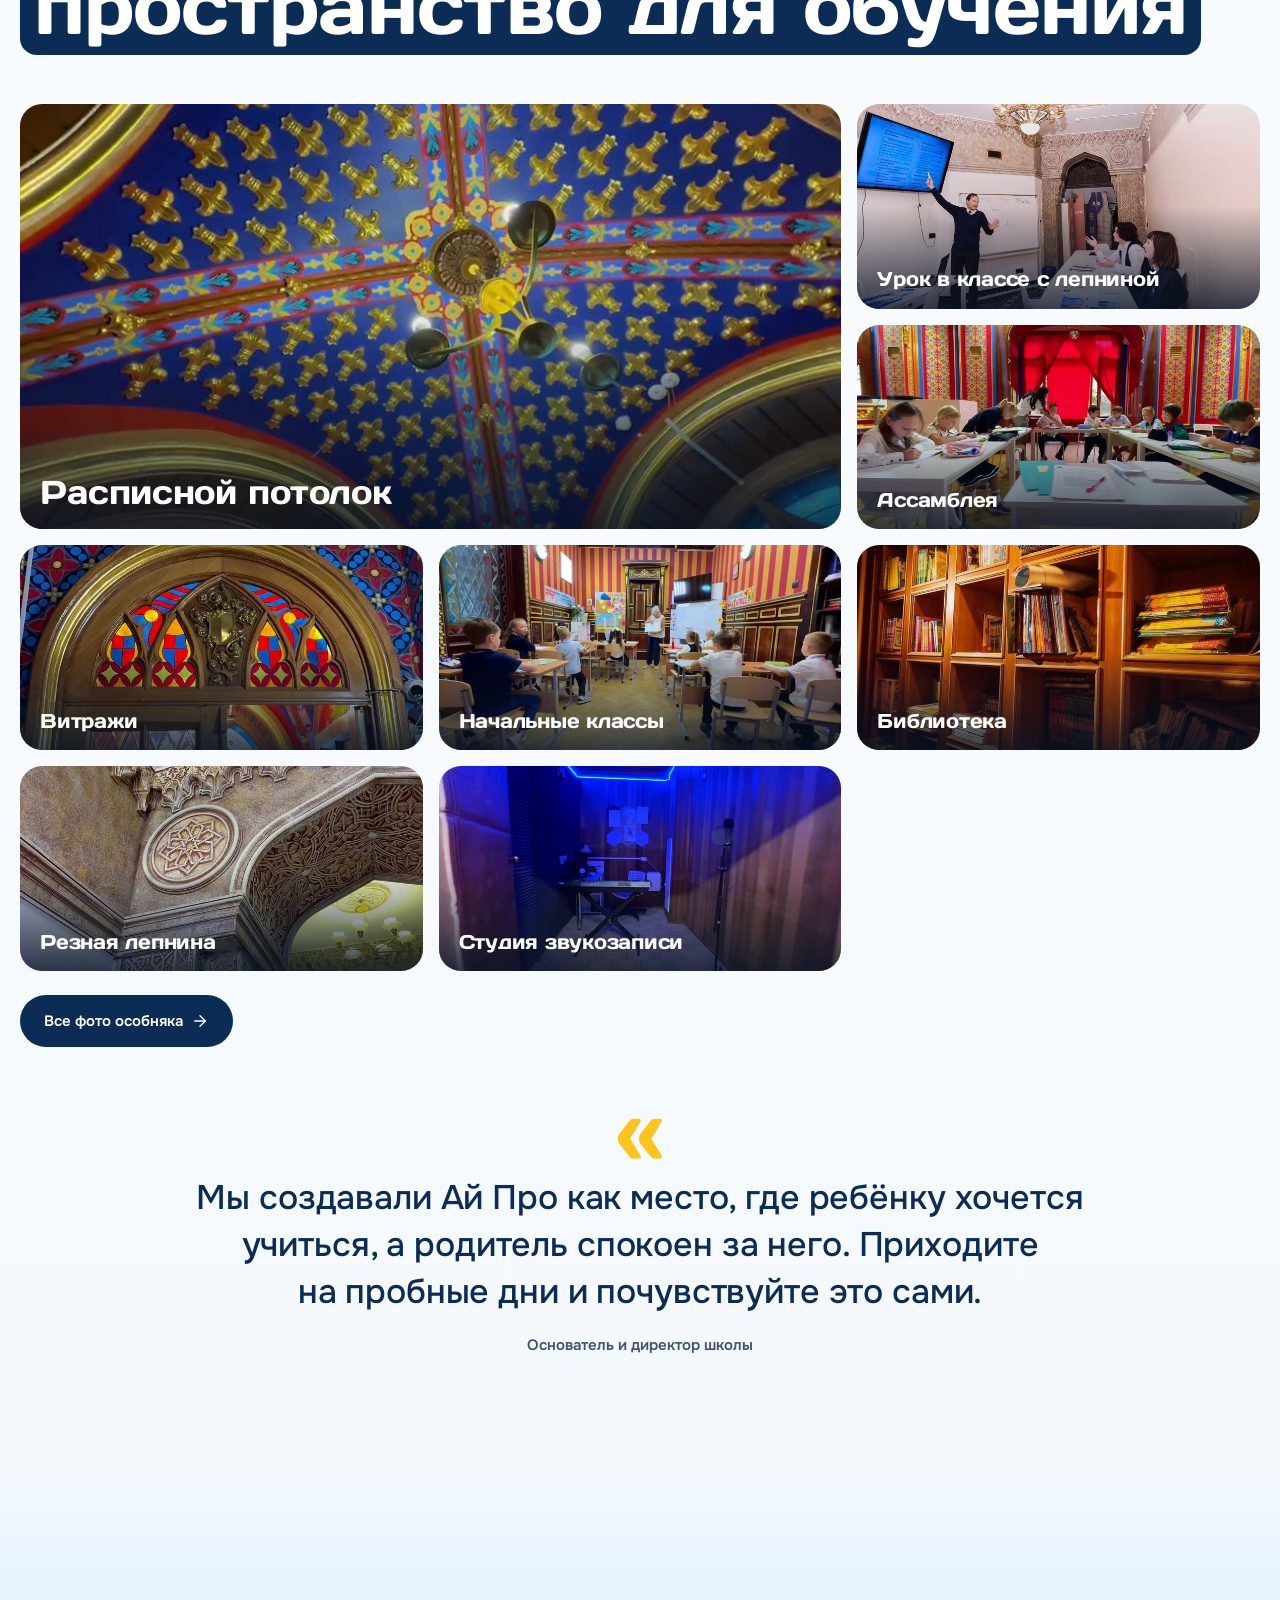
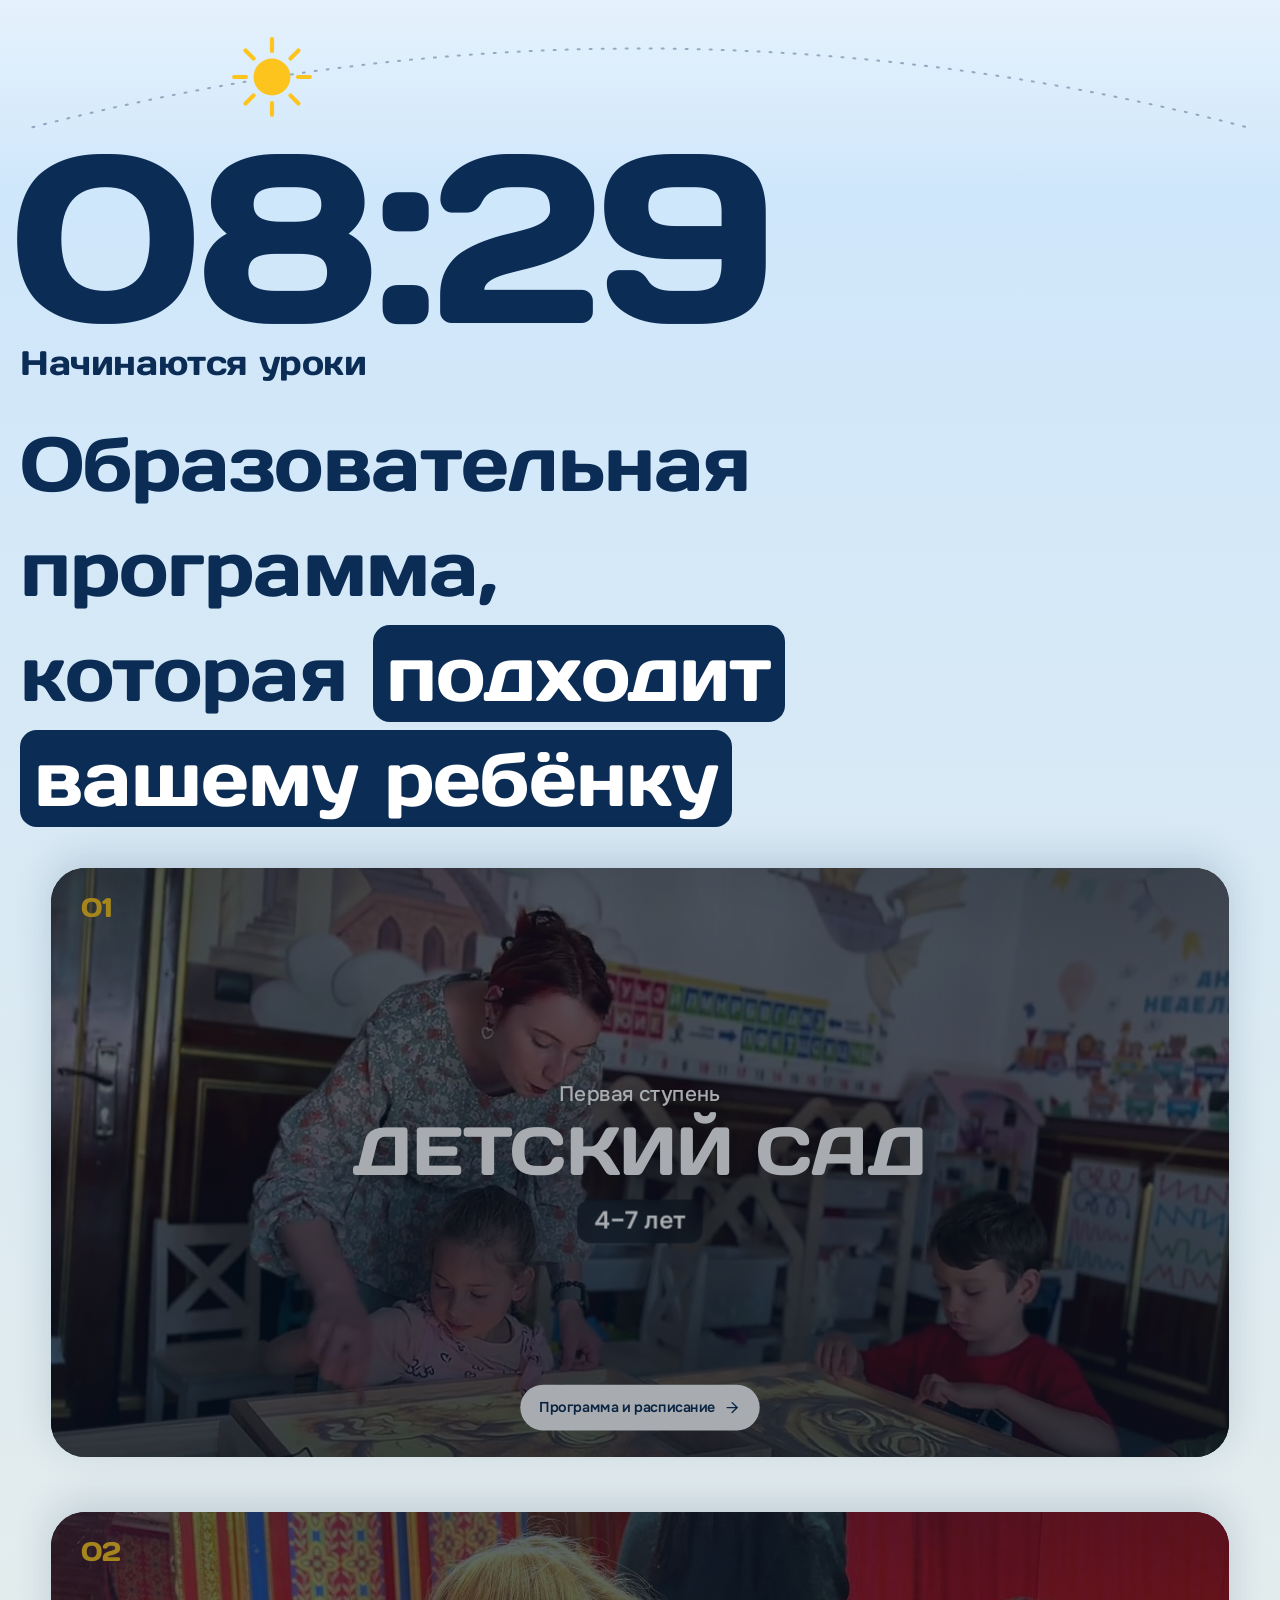
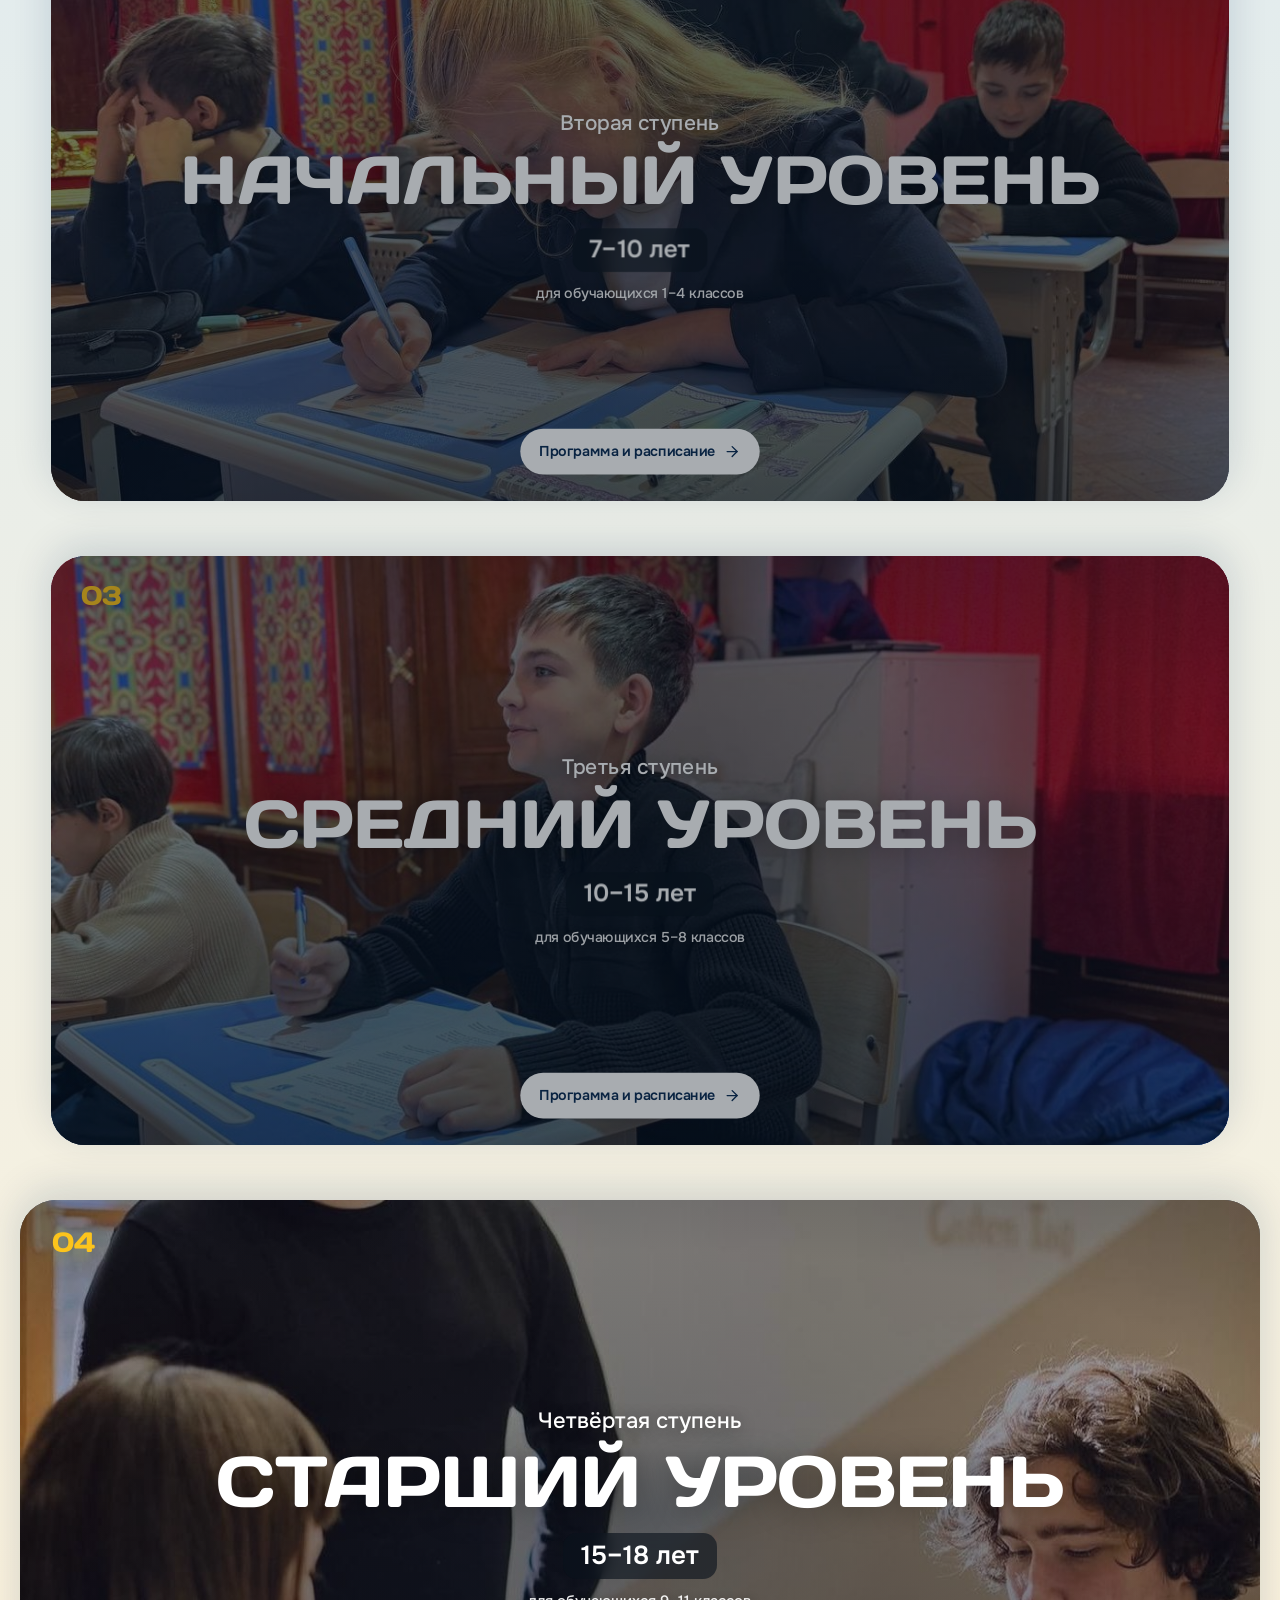
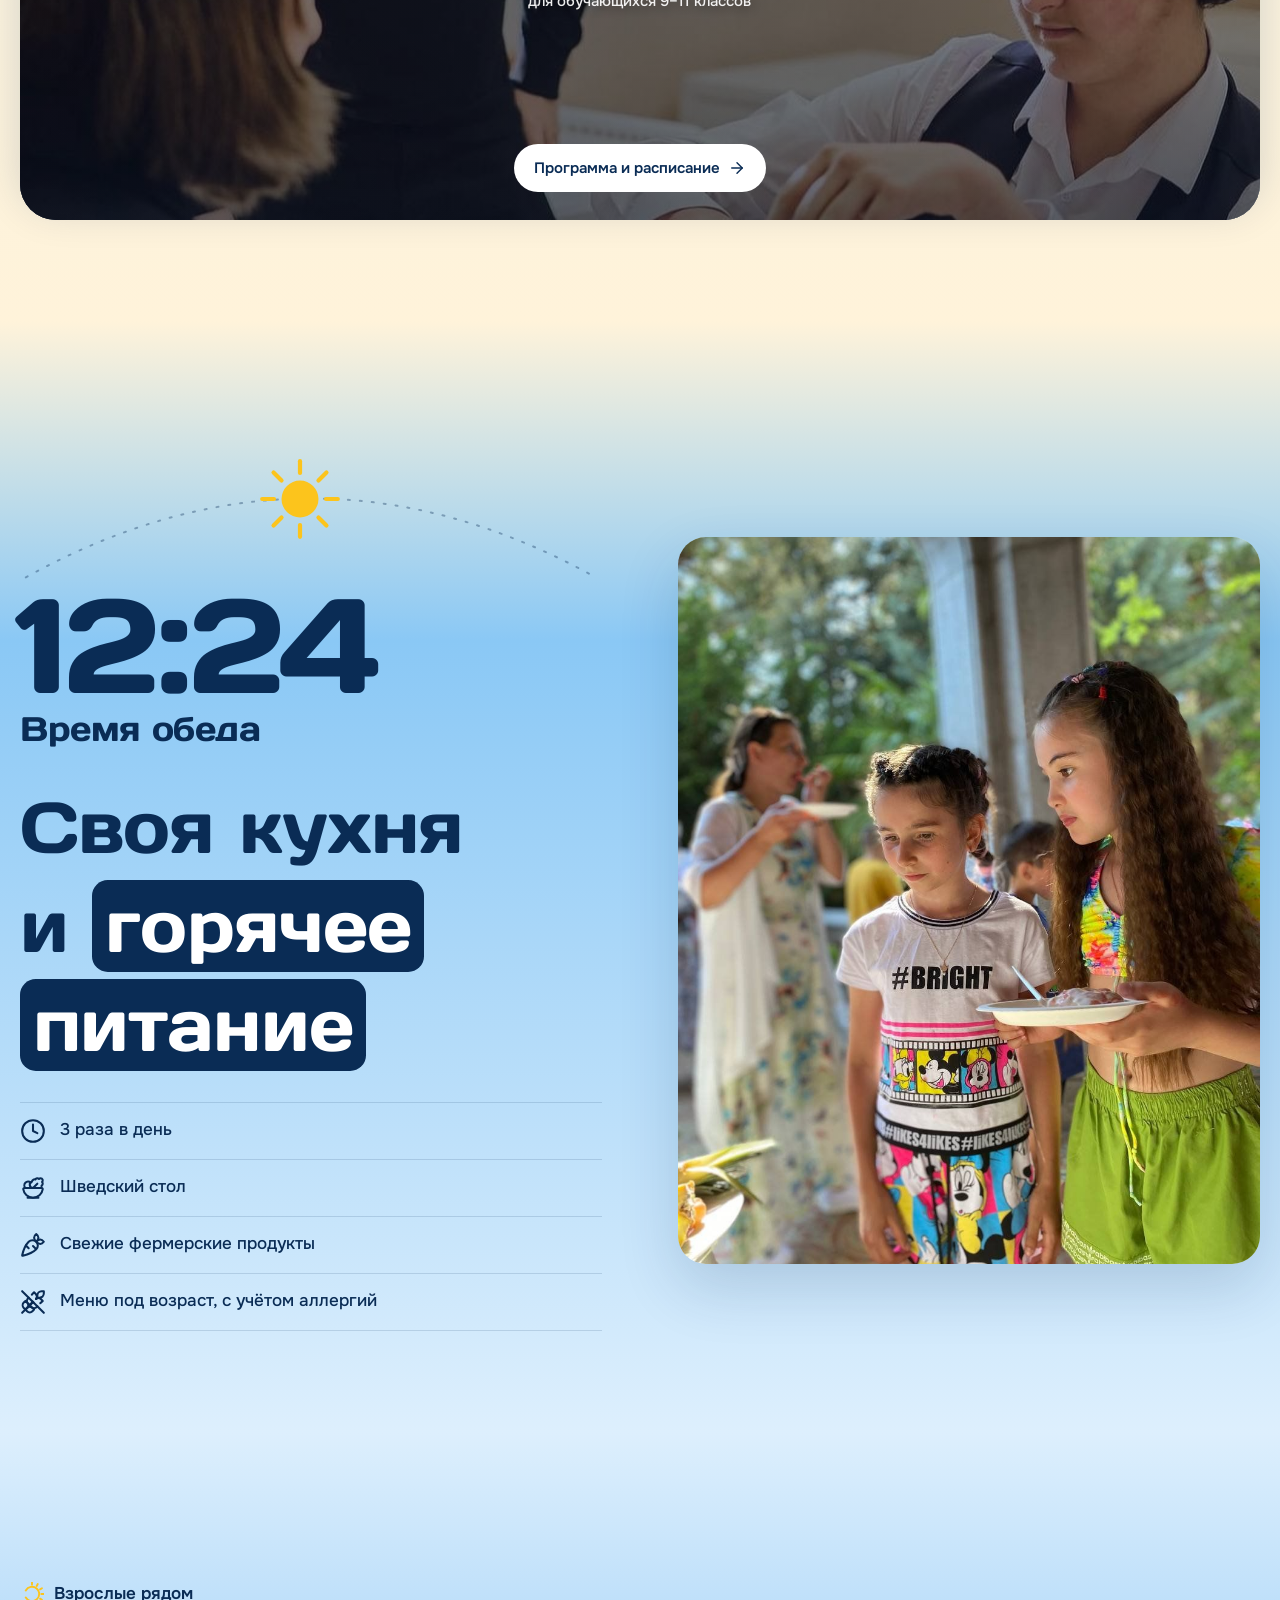
==== commit 66422406: "Версия A: шрифт заголовков Days One, без светлой полоски у особняка - Заголовки, часы и цифры — Days" ====
--- a/index.html
+++ b/index.html
@@ -16,8 +16,8 @@
 <link rel="apple-touch-icon" href="assets/apple-touch-icon.png">
 <link rel="preconnect" href="https://fonts.googleapis.com">
 <link rel="preconnect" href="https://fonts.gstatic.com" crossorigin>
-<link rel="stylesheet" href="https://fonts.googleapis.com/css2?family=Geologica:wght,SHRP@500..800,0..100&family=Onest:wght@400;500;600;700&display=swap">
-<link rel="stylesheet" href="assets/css/site.css?v=2c7d8455">
+<link rel="stylesheet" href="https://fonts.googleapis.com/css2?family=Days+One&family=Onest:wght@400;500;600;700&display=swap">
+<link rel="stylesheet" href="assets/css/site.css?v=f86df7d1">
 <script>document.documentElement.classList.add('js');try{if(localStorage.getItem('ipro-a11y')==='1')document.documentElement.classList.add('a11y')}catch(e){}</script>
 </head>
 <body>
--- a/assets/css/site.css
+++ b/assets/css/site.css
@@ -6,9 +6,10 @@
    ===================================================================== */
 
 :root{
+  /* у Days One одно начертание — запрещаем браузеру дорисовывать жирный */
   --navy:#0A2C55; --navy-2:#123D6E; --blue:#2A70B4; --sky-l:#D8EBF9; --sun:#FCC41C; --sun-d:#E5AE00;
   --night:#0A121C; --ink:#0A2C55; --ink-2:#3E5470; --white:#fff;
-  --display:"Geologica","Onest",system-ui,-apple-system,"Segoe UI",Arial,sans-serif;
+  --display:"Days One","Onest",system-ui,-apple-system,"Segoe UI",Arial,sans-serif;
   --text:"Onest",-apple-system,BlinkMacSystemFont,"Segoe UI",Roboto,Arial,sans-serif;
   --gut:max(20px,env(safe-area-inset-left,0px)); --gut-r:max(20px,env(safe-area-inset-right,0px));
   --max:1320px;
@@ -23,7 +24,7 @@
 *,*::before,*::after{box-sizing:border-box}
 [hidden]{display:none !important}
 html{background:var(--navy);scroll-behavior:smooth;overflow-x:clip;-webkit-text-size-adjust:100%}
-body{font-variation-settings:"SHRP" 40;margin:0;background:transparent;color:var(--fg);font:400 16px/1.55 var(--text);-webkit-font-smoothing:antialiased;-moz-osx-font-smoothing:grayscale;overflow-x:clip}
+body{margin:0;font-synthesis-weight:none;background:transparent;color:var(--fg);font:400 16px/1.55 var(--text);-webkit-font-smoothing:antialiased;-moz-osx-font-smoothing:grayscale;overflow-x:clip}
 h1,h2,h3,h4,p,ul,ol,dl,dd,figure,blockquote{margin:0}
 ul,ol{padding:0;list-style:none}
 img,video,canvas,svg{display:block;max-width:100%}
@@ -50,13 +51,13 @@
 /* надзаголовок главы: маленькое солнце из логотипа и обычная фраза */
 .kick{display:flex;align-items:center;gap:10px;font:600 17px/1.3 var(--text);color:var(--fg)}
 .kick::before{content:"";flex:none;width:24px;height:24px;background:url("data:image/svg+xml,%3Csvg xmlns=%22http://www.w3.org/2000/svg%22 viewBox=%22-100 -100 200 200%22%3E%3Cpath d=%22M -51.96 -30 A 60 60 0 1 1 -51.96 30%22 fill=%22none%22 stroke=%22%23FCC41C%22 stroke-width=%2216%22 stroke-linecap=%22round%22/%3E%3Cg stroke=%22%23FCC41C%22 stroke-width=%2216%22 stroke-linecap=%22round%22%3E%3Cpath d=%22M0 -78V-96%22/%3E%3Cpath d=%22M39 -67.5L48 -83%22/%3E%3Cpath d=%22M67.5 -39L83 -48%22/%3E%3Cpath d=%22M78 0H96%22/%3E%3Cpath d=%22M67.5 39L83 48%22/%3E%3Cpath d=%22M39 67.5L48 83%22/%3E%3Cpath d=%22M0 78V96%22/%3E%3C/g%3E%3C/svg%3E") center/contain no-repeat}
-.h2{margin-top:16px;font:760 clamp(30px,7.4vw,72px)/1.12 var(--display);letter-spacing:-.012em;color:var(--fg);max-width:18ch;text-wrap:balance}
+.h2{margin-top:16px;font:400 clamp(30px,7.4vw,72px)/1.12 var(--display);letter-spacing:-.012em;color:var(--fg);max-width:18ch;text-wrap:balance}
 .h2--xl{font-size:clamp(34px,8.6vw,96px);max-width:15ch}
 .h2--long{font-size:clamp(22px,7vw,76px)}
 .h2 em,.h3 em{font-style:normal;color:var(--chip-fg);background:var(--chip);padding:0 .18em;border-radius:.22em;box-decoration-break:clone;-webkit-box-decoration-break:clone}
 /* плашка выделения выше строки шрифта (1,25 em): строки с ней разводим, чтобы она не налезала на соседние слова */
 .h2:has(em),.h3:has(em){line-height:1.38}
-.h3{font:680 clamp(22px,4.6vw,40px)/1.1 var(--display);letter-spacing:-.012em;color:var(--fg);text-wrap:balance}
+.h3{font:400 clamp(22px,4.6vw,40px)/1.1 var(--display);letter-spacing:-.012em;color:var(--fg);text-wrap:balance}
 .lead{margin-top:18px;max-width:40ch;font:500 clamp(18px,1.5vw,21px)/1.5 var(--text);color:var(--fg)}
 
 /* кнопки и ссылки */
@@ -114,7 +115,7 @@
 @keyframes spin{to{transform:rotate(360deg)}}
 .hero__eyebrow{position:absolute;left:var(--gut);right:var(--gut-r);top:calc(76px + env(safe-area-inset-top,0px));font:600 17px/1.35 var(--text);color:#fff;text-shadow:0 1px 14px rgba(6,18,36,.55);opacity:var(--eye,1);z-index:2}
 .hero__eyebrow span{display:none}
-.hero__h{position:absolute;inset:0;pointer-events:none;opacity:var(--hop,1);font:680 clamp(38px,12.2vw,150px)/.98 var(--display);letter-spacing:-.012em;color:#fff}
+.hero__h{position:absolute;inset:0;pointer-events:none;opacity:var(--hop,1);font:400 clamp(38px,12.2vw,150px)/.98 var(--display);letter-spacing:-.012em;color:#fff}
 .hero__h .row{position:absolute;display:flex;flex-direction:column;gap:0 .26em}
 .hero__h .r1{left:var(--gut);top:15%;align-items:flex-start}
 .hero__h .r2{right:var(--gut-r);bottom:8.5%;align-items:flex-end}
@@ -130,12 +131,12 @@
 
 /* ---------- новости ---------- */
 .news{padding-top:clamp(64px,9vw,110px)}
-.news__h{font:680 clamp(26px,6.4vw,44px)/1.1 var(--display);letter-spacing:-.012em;color:var(--navy)}
+.news__h{font:400 clamp(26px,6.4vw,44px)/1.1 var(--display);letter-spacing:-.012em;color:var(--navy)}
 .carousel--news{margin-top:22px}
 .news__list{grid-auto-columns:min(84%,380px)}
 .news__card{scroll-snap-align:start;display:flex;flex-direction:column;gap:10px;min-height:190px;padding:24px 22px 22px;border-radius:var(--r-l);background:#fff;color:var(--navy);box-shadow:0 14px 40px rgba(10,44,85,.1),0 2px 6px rgba(10,44,85,.05)}
 .news__card img{width:calc(100% + 44px);max-width:none;margin:-24px -22px 6px;aspect-ratio:16/9;object-fit:cover;border-radius:var(--r-l) var(--r-l) 0 0}
-.news__card h3{font:680 clamp(19px,4.6vw,22px)/1.22 var(--display);letter-spacing:-.012em}
+.news__card h3{font:400 clamp(19px,4.6vw,22px)/1.22 var(--display);letter-spacing:-.012em}
 .news__card p{font:500 16px/1.45 var(--text);color:#22364F}
 .news__meta{display:flex;gap:10px;font-size:13.5px;font-weight:600;color:#22364F}
 .news__meta:empty{display:none}
@@ -163,13 +164,13 @@
 .num:nth-child(4){background:var(--blue);color:#fff}
 .num__i{position:absolute;right:14px;top:14px;width:26px;height:26px;opacity:.9}
 .num:nth-child(1) .num__i{color:var(--sun)}
-.num b{display:block;font:760 clamp(28px,10.5vw,96px)/1 var(--display);letter-spacing:-.012em;font-variant-numeric:tabular-nums;white-space:nowrap}
+.num b{display:block;font:400 clamp(28px,10.5vw,96px)/1 var(--display);letter-spacing:-.012em;font-variant-numeric:tabular-nums;white-space:nowrap}
 .num:last-child b{font-size:clamp(15px,4.9vw,40px);line-height:1.2}
 .num:last-child span{margin-top:10px}
 .num span{display:block;margin-top:8px;font:500 16px/1.35 var(--text)}
 .grps{display:grid;gap:12px;margin-top:56px}
 .grp{padding:28px 22px 14px;border-radius:var(--r-xl)}
-.grp h3{font:680 clamp(22px,5vw,34px)/1.1 var(--display);letter-spacing:-.012em}
+.grp h3{font:400 clamp(22px,5vw,34px)/1.1 var(--display);letter-spacing:-.012em}
 .grp .il{margin-top:18px}
 .grp li:last-child{border-bottom:0}
 .grp--deep{background:var(--navy);color:#fff;--fg:#fff;--line:rgba(255,255,255,.16);--icon:var(--sun)}
@@ -201,18 +202,18 @@
 .pinsheet__ph img{width:100%;height:100%;object-fit:cover}
 .pinsheet__ph .xbtn{position:absolute;right:14px;top:14px}
 .pinsheet .sheet__body{padding-top:22px;gap:8px}
-.pinsheet__t{margin-top:8px;font:680 clamp(24px,6vw,34px)/1.1 var(--display);letter-spacing:-.012em}
+.pinsheet__t{margin-top:8px;font:400 clamp(24px,6vw,34px)/1.1 var(--display);letter-spacing:-.012em}
 .pinsheet .il{margin-top:12px}
 .pinsheet__go{margin-top:18px}
 .pinsheet__go .pill{width:100%}
 .estate__veil{position:absolute;inset:0;background:linear-gradient(180deg,transparent 38%,rgba(14,26,43,.7) 78%,#0E1A2B 100%);opacity:var(--arr,0);pointer-events:none}
-.estate__fade{height:clamp(220px,42vh,420px);margin-top:-1px;background:linear-gradient(180deg,#0E1A2B 0%,rgba(14,26,43,.55) 38%,rgba(255,255,255,0) 100%)}
+.estate__fade{position:relative;height:clamp(110px,20vh,190px);margin-top:-6px;background:linear-gradient(180deg,#0E1A2B 0%,#0E1A2B 6px,rgba(14,26,43,.5) 40%,rgba(255,255,255,0) 100%)}  /* заходит на край сцены — без светлой полоски */
 html:not(.js) .estate__fade,html.a11y .estate__fade{display:none}
 @media (prefers-reduced-motion: reduce){.estate__fade{display:none}}
 .estate__arrive{position:absolute;left:0;right:0;bottom:calc(92px + env(safe-area-inset-bottom,0px));color:#fff;opacity:var(--arr,0);translate:0 calc((1 - var(--arr,0)) * 30px)}
-.estate__arrive b{display:block;font:680 clamp(32px,11vw,150px)/.95 var(--display);letter-spacing:-.012em;color:var(--sun);text-shadow:0 6px 40px rgba(0,0,0,.3)}
+.estate__arrive b{display:block;font:400 clamp(32px,11vw,150px)/.95 var(--display);letter-spacing:-.012em;color:var(--sun);text-shadow:0 6px 40px rgba(0,0,0,.3)}
 .estate__arrive p{margin-top:12px;font:600 clamp(18px,4.6vw,30px)/1.2 var(--text);text-shadow:0 2px 20px rgba(0,0,0,.5)}
-.about__more{padding-block:56px clamp(64px,9vw,120px)}
+.about__more{padding-block:8px clamp(64px,9vw,120px)}
 .inside__head .h2{max-width:20ch}
 .inside__grid{display:grid;grid-template-columns:1fr 1fr;gap:10px;margin-top:32px}
 .in-t{position:relative;border-radius:var(--r-m);overflow:hidden;background:#dfe9f3;aspect-ratio:1/1}
@@ -220,12 +221,12 @@
 .in-t:first-child{aspect-ratio:4/5}
 .in-t img,.in-t video{width:100%;height:100%;object-fit:cover}
 .in-t::after{content:"";position:absolute;inset:0;background:linear-gradient(180deg,rgba(6,18,36,0) 50%,rgba(6,18,36,.78));pointer-events:none}
-.in-t figcaption{position:absolute;z-index:1;left:14px;right:14px;bottom:14px;font:680 clamp(16px,4.4vw,26px)/1.08 var(--display);letter-spacing:-.012em;color:#fff;text-wrap:balance}
+.in-t figcaption{position:absolute;z-index:1;left:14px;right:14px;bottom:14px;font:400 clamp(16px,4.4vw,26px)/1.08 var(--display);letter-spacing:-.012em;color:#fff;text-wrap:balance}
 .in-t:first-child figcaption,.in-t:nth-child(3n+1) figcaption{font-size:clamp(22px,6vw,34px)}
 .inside .more--pill{margin-top:24px}
 .director{margin-top:64px;max-width:900px}
 .director blockquote{position:relative;padding-top:64px;font:500 clamp(22px,3.2vw,34px)/1.38 var(--text);letter-spacing:-.004em;color:var(--navy)}
-.director blockquote::before{content:"«";position:absolute;left:-.04em;top:-28px;font:760 96px/1 var(--display);color:var(--sun)}
+.director blockquote::before{content:"«";position:absolute;left:-.04em;top:-28px;font:400 96px/1 var(--display);color:var(--sun)}
 .director figcaption{margin-top:18px;font-size:15px;font-weight:600;color:var(--ink-2)}
 
 /* ---------- время дня: заголовок главы ---------- */
@@ -236,8 +237,8 @@
 .th__sun{position:absolute;width:clamp(48px,12vw,84px);height:clamp(48px,12vw,84px);translate:-50% -50%}
 .th__sun .sun{width:100%;height:100%;overflow:visible}
 .sun__rays{transform-origin:0 0;animation:spin 40s linear infinite}
-.th__t{font:760 clamp(74px,24vw,240px)/.8 var(--display);letter-spacing:-.02em;margin-left:-.04em;font-variant-numeric:tabular-nums;white-space:nowrap;color:var(--fg)}
-.th__s{margin-top:10px;font:680 clamp(19px,4.8vw,34px)/1.15 var(--display);letter-spacing:-.012em;color:var(--fg)}
+.th__t{font:400 clamp(74px,24vw,240px)/.8 var(--display);letter-spacing:-.02em;margin-left:-.04em;font-variant-numeric:tabular-nums;white-space:nowrap;color:var(--fg)}
+.th__s{margin-top:10px;font:400 clamp(19px,4.8vw,34px)/1.15 var(--display);letter-spacing:-.012em;color:var(--fg)}
 .th + .h2{margin-top:30px}
 
 /* ---------- программы: карточки ступеней складываются в стопку ---------- */
@@ -247,10 +248,10 @@
 .lvl:hover .lvl__bg{transform:scale(1.04)}
 .lvl::before{content:"";position:absolute;inset:0;z-index:-1;background:radial-gradient(80% 60% at 50% 50%,rgba(6,18,36,.5),rgba(6,18,36,.2) 70%),linear-gradient(180deg,rgba(6,18,36,.35),rgba(6,18,36,.15) 40%,rgba(6,18,36,.55))}
 .lvl::after{content:"";position:absolute;inset:0;background:#06121F;opacity:calc(var(--q,0) * .35);pointer-events:none}
-.lvl__n{position:absolute;left:22px;top:20px;font:760 22px/1 var(--display);letter-spacing:-.012em;color:var(--sun)}
+.lvl__n{position:absolute;left:22px;top:20px;font:400 22px/1 var(--display);letter-spacing:-.012em;color:var(--sun)}
 .lvl__c{display:grid;justify-items:center;gap:12px;text-align:center;max-width:22ch}
 .lvl__lvl{font:500 clamp(17px,4.4vw,22px)/1.2 var(--text);text-shadow:0 2px 16px rgba(0,0,0,.4)}
-.lvl__t{font:760 clamp(30px,9vw,92px)/.98 var(--display);letter-spacing:-.012em;text-transform:uppercase;text-shadow:0 4px 30px rgba(0,0,0,.35);text-wrap:balance}
+.lvl__t{font:400 clamp(30px,9vw,92px)/.98 var(--display);letter-spacing:-.012em;text-transform:uppercase;text-shadow:0 4px 30px rgba(0,0,0,.35);text-wrap:balance}
 .lvl__chip{margin-top:4px;padding:10px 18px;border-radius:14px;background:rgba(10,18,28,.62);-webkit-backdrop-filter:blur(8px);backdrop-filter:blur(8px);font:600 clamp(18px,4.8vw,26px)/1 var(--text)}
 .lvl__a{font:500 15px/1.35 var(--text);opacity:.92;text-shadow:0 2px 12px rgba(0,0,0,.5)}
 .lvl .lvl__go{position:absolute;left:50%;bottom:20px;translate:-50% 0;min-height:48px;padding:0 20px;border-radius:999px;background:#fff;color:var(--navy);white-space:nowrap}
@@ -269,14 +270,14 @@
 .person__ph img{width:100%;height:100%;object-fit:cover;object-position:50% 25%;transition:transform .6s var(--ease)}
 .person:hover .person__ph img{transform:scale(1.04)}
 .person figcaption{display:grid;gap:4px;margin-top:12px}
-.person b{font:680 clamp(16px,3.9vw,22px)/1.15 var(--display);letter-spacing:-.012em}
+.person b{font:400 clamp(16px,3.9vw,22px)/1.15 var(--display);letter-spacing:-.012em}
 .person figcaption span{font-size:15.5px;line-height:1.35;font-weight:500;color:var(--muted)}
 
 /* ---------- безопасность ---------- */
 .split--safety{margin-top:36px;align-items:start}
 .split--safety .ph{aspect-ratio:4/5}
 .area{position:absolute;left:14px;right:14px;bottom:14px;display:flex;align-items:center;gap:12px;padding:12px 16px;border-radius:var(--r-m);background:#fff;color:var(--navy);font-size:14.5px;line-height:1.3;font-weight:600}
-.area b{flex:none;font:760 30px/1 var(--display);letter-spacing:-.012em}
+.area b{flex:none;font:400 30px/1 var(--display);letter-spacing:-.012em}
 
 /* ---------- после уроков ---------- */
 .dirs{display:grid;gap:14px;margin-top:36px}
@@ -286,14 +287,14 @@
 .dirc:hover .dirc__ph img{transform:scale(1.05)}
 .dirc::after{content:"";position:absolute;inset:0;background:linear-gradient(180deg,rgba(6,18,36,0) 40%,rgba(6,18,36,.82))}
 .dirc__cap{position:absolute;z-index:1;left:20px;right:20px;bottom:20px;display:grid;gap:10px;justify-items:start}
-.dirc__cap b{font:680 clamp(28px,7vw,44px)/1 var(--display);letter-spacing:-.012em}
+.dirc__cap b{font:400 clamp(28px,7vw,44px)/1 var(--display);letter-spacing:-.012em}
 .dirc__cap > span:not(.more){font-size:15px;line-height:1.4;color:rgba(255,255,255,.88)}
 .dirc .more{min-height:44px;padding:0 18px;border-radius:999px;background:var(--sun);color:var(--navy)}
 .meet{margin-top:72px}
 .guests{display:grid;gap:12px;margin-top:28px}
 .guest{display:grid;grid-template-columns:56px 1fr;gap:16px;align-items:start;padding:20px;border-radius:var(--r-l);background:rgba(255,255,255,.6)}
-.guest__mono{display:grid;place-items:center;width:56px;height:56px;border-radius:50%;background:var(--navy);color:var(--sun);font:760 24px/1 var(--display)}
-.guest b{display:block;font:680 18px/1.2 var(--display);letter-spacing:-.012em}
+.guest__mono{display:grid;place-items:center;width:56px;height:56px;border-radius:50%;background:var(--navy);color:var(--sun);font:400 24px/1 var(--display)}
+.guest b{display:block;font:400 18px/1.2 var(--display);letter-spacing:-.012em}
 .guest__what{display:block;margin-top:4px;font-size:14px;font-weight:600;color:var(--blue)}
 .guest p{margin-top:8px;font-size:15px;line-height:1.45;color:var(--ink-2)}
 
@@ -318,12 +319,12 @@
 .ep__ph img{width:100%;height:100%;object-fit:cover}
 .ep__txt{display:grid;gap:4px;align-content:center;padding:16px 18px}
 .ep__k{font:600 12px/1.2 var(--text);letter-spacing:.14em;text-transform:uppercase;color:var(--blue)}
-.ep h3{font:680 19px/1.15 var(--display);letter-spacing:-.012em}
+.ep h3{font:400 19px/1.15 var(--display);letter-spacing:-.012em}
 .ep p{font-size:14.5px;line-height:1.4;color:var(--ink-2)}
 
 /* ---------- отзывы на закате ---------- */
 .rating{display:inline-flex;align-items:center;flex-wrap:wrap;gap:10px 14px;margin-top:28px;padding:14px 18px;border-radius:var(--r-l);background:rgba(255,255,255,.1);border:1px solid rgba(255,255,255,.18);color:#fff;text-decoration:none}
-.rating > b{font:760 30px/1 var(--display);letter-spacing:-.012em}
+.rating > b{font:400 30px/1 var(--display);letter-spacing:-.012em}
 .rating__t{font-size:15px;font-weight:500}
 .rating__go{display:inline-flex;align-items:center;gap:6px;padding:7px 12px;border-radius:999px;background:var(--sun);color:var(--navy);font:600 13.5px/1 var(--text)}
 .rating__go .i{width:15px;height:15px}
@@ -353,13 +354,13 @@
 .adm{display:grid;gap:28px;margin-top:40px}
 .steps{position:relative;display:grid;gap:12px;counter-reset:st}
 .steps li{position:relative;display:grid;grid-template-columns:52px 1fr;gap:16px;align-items:center;padding:18px;border-radius:var(--r-l);background:rgba(255,255,255,.08);border:1px solid rgba(255,255,255,.14)}
-.step__n{display:grid;place-items:center;width:52px;height:52px;border-radius:50%;background:var(--sun);color:var(--navy);font:760 24px/1 var(--display)}
+.step__n{display:grid;place-items:center;width:52px;height:52px;border-radius:50%;background:var(--sun);color:var(--navy);font:400 24px/1 var(--display)}
 .steps p{display:grid;gap:6px;font:500 16.5px/1.45 var(--text);color:var(--muted)}
-.steps b{font:680 clamp(20px,5vw,26px)/1.15 var(--display);letter-spacing:-.012em;color:#fff}
+.steps b{font:400 clamp(20px,5vw,26px)/1.15 var(--display);letter-spacing:-.012em;color:#fff}
 .price{padding:28px 22px;border-radius:var(--r-xl);background:#fff;color:var(--navy)}
 .price__lbl{font:600 12.5px/1.2 var(--text);letter-spacing:.14em;text-transform:uppercase;color:var(--blue)}
 .price__lbl + .price__h{margin-top:12px}
-.price__h{font:680 clamp(26px,6.4vw,44px)/1.06 var(--display);letter-spacing:-.012em}
+.price__h{font:400 clamp(26px,6.4vw,44px)/1.06 var(--display);letter-spacing:-.012em}
 .price__sub{margin-top:10px;font-size:16px;color:var(--ink-2)}
 .price__sub + .price__lbl{display:block;margin-top:26px;padding-top:22px;border-top:1px solid rgba(10,44,85,.12)}
 .price__inc{display:grid;gap:2px;margin-top:12px}
@@ -383,7 +384,7 @@
 .alb:hover .alb__ph img{transform:scale(1.05)}
 .alb::after{content:"";position:absolute;inset:0;background:linear-gradient(180deg,rgba(6,18,36,0) 45%,rgba(6,18,36,.8))}
 .alb__cap{position:absolute;z-index:1;left:14px;right:14px;bottom:14px;display:grid;gap:4px}
-.alb__cap b{font:680 clamp(17px,4.4vw,28px)/1.05 var(--display);letter-spacing:-.012em}
+.alb__cap b{font:400 clamp(17px,4.4vw,28px)/1.05 var(--display);letter-spacing:-.012em}
 .alb__cap small{font-size:13px;color:rgba(255,255,255,.85)}
 
 /* ---------- ночь ---------- */
@@ -392,7 +393,7 @@
 .nightseq .pin{background:var(--night)}
 .nightseq .pin::after{content:"";position:absolute;inset:0 0 auto;z-index:1;height:min(30vh,260px);background:linear-gradient(180deg,#0A121C 0%,rgba(10,18,28,.8) 35%,rgba(10,18,28,0));pointer-events:none}
 .night__bye,.night__cta{z-index:2}
-.night__bye{position:absolute;left:var(--gut);right:var(--gut-r);top:calc(96px + env(safe-area-inset-top,0px));font:680 clamp(42px,12.4vw,150px)/.95 var(--display);letter-spacing:-.012em;color:#fff;opacity:var(--bye,1);translate:0 calc((var(--bye,1) - 1) * 30px)}
+.night__bye{position:absolute;left:var(--gut);right:var(--gut-r);top:calc(96px + env(safe-area-inset-top,0px));font:400 clamp(42px,12.4vw,150px)/.95 var(--display);letter-spacing:-.012em;color:#fff;opacity:var(--bye,1);translate:0 calc((var(--bye,1) - 1) * 30px)}
 .night__cta{position:absolute;left:0;right:0;bottom:calc(36px + env(safe-area-inset-bottom,0px));display:flex;align-items:center;gap:18px;flex-wrap:wrap;opacity:var(--cta,0);translate:0 calc((1 - var(--cta,0)) * 30px)}
 .is-run:not(.cta-on) .night__cta{pointer-events:none}
 .night__cta p{flex:1 1 220px;max-width:32ch;font-size:16px;line-height:1.45;color:rgba(255,255,255,.88)}
@@ -422,7 +423,7 @@
 .sent{display:grid;gap:14px;justify-items:start}
 .sent:focus{outline:none}
 .sent__ok{display:grid;place-items:center;width:52px;height:52px;border-radius:50%;background:#1E8E4E;color:#fff}
-.sent h3{font:680 26px/1.1 var(--display);letter-spacing:-.012em}
+.sent h3{font:400 26px/1.1 var(--display);letter-spacing:-.012em}
 .sent p{font-size:16px;color:var(--ink-2)}
 .sent__btns{display:flex;flex-wrap:wrap;gap:10px}
 .msgr{display:inline-flex;align-items:center;gap:8px;min-height:44px;padding:0 16px;border-radius:999px;background:#EEF4FA;color:var(--navy);font-weight:600;font-size:15px;text-decoration:none}
@@ -434,7 +435,7 @@
 .foot__brand p{margin-top:12px;max-width:30ch;font-size:15px}
 .foot__contacts{display:grid;gap:8px;font-size:16px}
 .foot__contacts a{color:#fff;text-decoration:none}
-.foot__phone{font:680 24px/1.2 var(--display);letter-spacing:-.012em}
+.foot__phone{font:400 24px/1.2 var(--display);letter-spacing:-.012em}
 .socials{display:flex;flex-wrap:wrap;gap:8px}
 .socials a{display:inline-flex;align-items:center;gap:8px;min-height:40px;padding:0 14px;border-radius:999px;background:rgba(255,255,255,.1);color:#fff;font-weight:600;font-size:14.5px;text-decoration:none}
 .socials--row{margin-top:8px}
@@ -464,11 +465,11 @@
 .drawer__top{display:flex;align-items:center;justify-content:space-between}
 .drawer__logo img{height:40px;width:auto}
 .menu{display:grid}
-.menu a{display:flex;align-items:center;justify-content:space-between;gap:14px;padding:13px 0;border-bottom:1px solid rgba(10,44,85,.1);font:680 19px/1.2 var(--display);letter-spacing:-.012em;text-decoration:none;color:var(--navy)}
+.menu a{display:flex;align-items:center;justify-content:space-between;gap:14px;padding:13px 0;border-bottom:1px solid rgba(10,44,85,.1);font:400 19px/1.2 var(--display);letter-spacing:-.012em;text-decoration:none;color:var(--navy)}
 .menu a[aria-current="true"]{color:var(--blue)}
 .menu .menu__doc{font:600 15px/1.3 var(--text);letter-spacing:0;justify-content:flex-start;color:var(--ink-2)}
 .drawer__cta{display:flex;align-items:center;justify-content:space-between;gap:12px;padding:18px 20px;border-radius:var(--r-l);background:var(--sun);color:var(--navy);text-decoration:none}
-.drawer__cta b{display:block;font:680 17px/1.2 var(--display);letter-spacing:-.008em}
+.drawer__cta b{display:block;font:400 17px/1.2 var(--display);letter-spacing:-.008em}
 .drawer__cta small{display:block;margin-top:4px;font-size:14px}
 .drawer__contacts{display:grid;gap:14px}
 .drawer__phone,.drawer__addr{display:flex;gap:12px;align-items:center;text-decoration:none;color:var(--navy);font-weight:600}
@@ -487,7 +488,7 @@
 .pm--senior{--pmbg:var(--navy);--pmfg:#fff}
 .pm__hero-in{display:grid;gap:22px;max-width:1100px;margin-inline:auto}
 .pm__lvl{font:600 12.5px/1.2 var(--text);letter-spacing:.14em;text-transform:uppercase}
-.pm__t{margin-top:10px;font:680 clamp(36px,10vw,84px)/1 var(--display);letter-spacing:-.012em}
+.pm__t{margin-top:10px;font:400 clamp(36px,10vw,84px)/1 var(--display);letter-spacing:-.012em}
 .pm__aud{margin-top:10px;font-size:17px;font-weight:500}
 .pm__ph{display:block;border-radius:var(--r-l);overflow:hidden;aspect-ratio:4/3}
 .pm__ph img{width:100%;height:100%;object-fit:cover}
@@ -496,7 +497,7 @@
 .pm__toc a{flex:none;display:inline-flex;align-items:center;gap:8px;min-height:40px;padding:0 14px;border-radius:999px;background:#EEF4FA;color:var(--navy);font-weight:600;font-size:14px;text-decoration:none}
 .pm__toc b{color:var(--blue)}
 .dsec{scroll-margin-top:80px}
-.dsec h3{font:680 clamp(22px,5vw,34px)/1.1 var(--display);letter-spacing:-.012em}
+.dsec h3{font:400 clamp(22px,5vw,34px)/1.1 var(--display);letter-spacing:-.012em}
 .dsec__h{display:flex;flex-wrap:wrap;align-items:baseline;gap:8px 14px}
 .note{font-size:14px;font-weight:600;color:var(--ink-2)}
 .bl{display:grid;margin-top:16px;border-top:1px solid rgba(10,44,85,.1)}
@@ -513,18 +514,18 @@
 .dl2--fill li{background:#FFF4CF}
 .times{display:grid;margin-top:14px;border-top:1px solid rgba(10,44,85,.1)}
 .times li{display:grid;grid-template-columns:76px 1fr;gap:12px;padding:12px 0;border-bottom:1px solid rgba(10,44,85,.1);font-size:16px}
-.times time{font:680 17px/1.3 var(--display);letter-spacing:-.008em;color:var(--blue);font-variant-numeric:tabular-nums}
+.times time{font:400 17px/1.3 var(--display);letter-spacing:-.008em;color:var(--blue);font-variant-numeric:tabular-nums}
 .pn{display:grid;grid-template-columns:1fr 1fr;gap:10px}
 .pn a{display:grid;gap:4px;padding:16px;border-radius:var(--r-m);background:#F2F6FB;text-decoration:none;color:var(--navy)}
 .pn a:last-child{text-align:right}
 .pn small{font-size:13px;color:var(--ink-2)}
-.pn b{font:680 17px/1.2 var(--display);letter-spacing:-.008em}
-.pm__cta{display:flex;flex-wrap:wrap;align-items:center;justify-content:space-between;gap:14px;padding:20px;border-radius:var(--r-l);background:var(--navy);color:#fff;font:680 18px/1.2 var(--display);letter-spacing:-.008em}
+.pn b{font:400 17px/1.2 var(--display);letter-spacing:-.008em}
+.pm__cta{display:flex;flex-wrap:wrap;align-items:center;justify-content:space-between;gap:14px;padding:20px;border-radius:var(--r-l);background:var(--navy);color:#fff;font:400 18px/1.2 var(--display);letter-spacing:-.008em}
 /* сведения */
 .sheet{position:fixed;inset:auto 0 0 0;width:100%;max-height:92vh;margin:0;border-radius:var(--r-xl) var(--r-xl) 0 0;overflow:auto}
 .sheet[open]{animation:rise .35s var(--ease)}
 .sheet__bar{position:sticky;top:0;display:flex;align-items:center;justify-content:space-between;gap:12px;padding:18px 18px 12px 22px;background:#fff}
-.sheet__bar h2{font:680 20px/1.2 var(--display);letter-spacing:-.012em}
+.sheet__bar h2{font:400 20px/1.2 var(--display);letter-spacing:-.012em}
 .sheet__body{display:grid;gap:14px;padding:6px 22px calc(28px + env(safe-area-inset-bottom,0px))}
 .label{margin-top:10px;font:600 12.5px/1.2 var(--text);letter-spacing:.14em;text-transform:uppercase;color:var(--blue)}
 .docs__list{display:grid;gap:12px}
@@ -545,7 +546,7 @@
 /* альбом */
 .album{position:fixed;inset:0;width:100%;height:100%;margin:0;overflow:auto}
 .album__bar{position:sticky;top:0;z-index:2;display:flex;align-items:center;justify-content:space-between;gap:12px;padding:calc(12px + env(safe-area-inset-top,0px)) 16px 12px 20px;background:rgba(255,255,255,.92);-webkit-backdrop-filter:blur(12px);backdrop-filter:blur(12px)}
-.album__bar h2{font:680 clamp(22px,5vw,32px)/1.1 var(--display);letter-spacing:-.012em}
+.album__bar h2{font:400 clamp(22px,5vw,32px)/1.1 var(--display);letter-spacing:-.012em}
 .album__body{max-width:1200px;margin-inline:auto;padding:0 16px calc(40px + env(safe-area-inset-bottom,0px))}
 .album__tabs{display:flex;flex-wrap:wrap;gap:8px;padding:4px 0 14px}
 .album__tabs button{flex:none;display:inline-flex;align-items:center;gap:8px;min-height:42px;padding:0 16px;border:0;border-radius:999px;background:#EEF4FA;color:var(--navy);font-weight:600;cursor:pointer}
@@ -571,7 +572,7 @@
 .helper[open]{display:flex;animation:rise .35s var(--ease)}
 .helper__bar{display:flex;align-items:center;gap:12px;padding:14px 14px 12px 16px;border-bottom:1px solid rgba(10,44,85,.08)}
 .helper__bar > span:nth-child(2){flex:1}
-.helper__bar b{display:block;font:680 16px/1.2 var(--display);letter-spacing:-.008em}
+.helper__bar b{display:block;font:400 16px/1.2 var(--display);letter-spacing:-.008em}
 .helper__bar small{display:block;font-size:13px;color:var(--ink-2)}
 .helper__ava{display:grid;place-items:center;width:44px;height:44px;border-radius:50%;background:var(--navy);padding:6px}
 .helper__ava .sun{width:100%;height:100%}
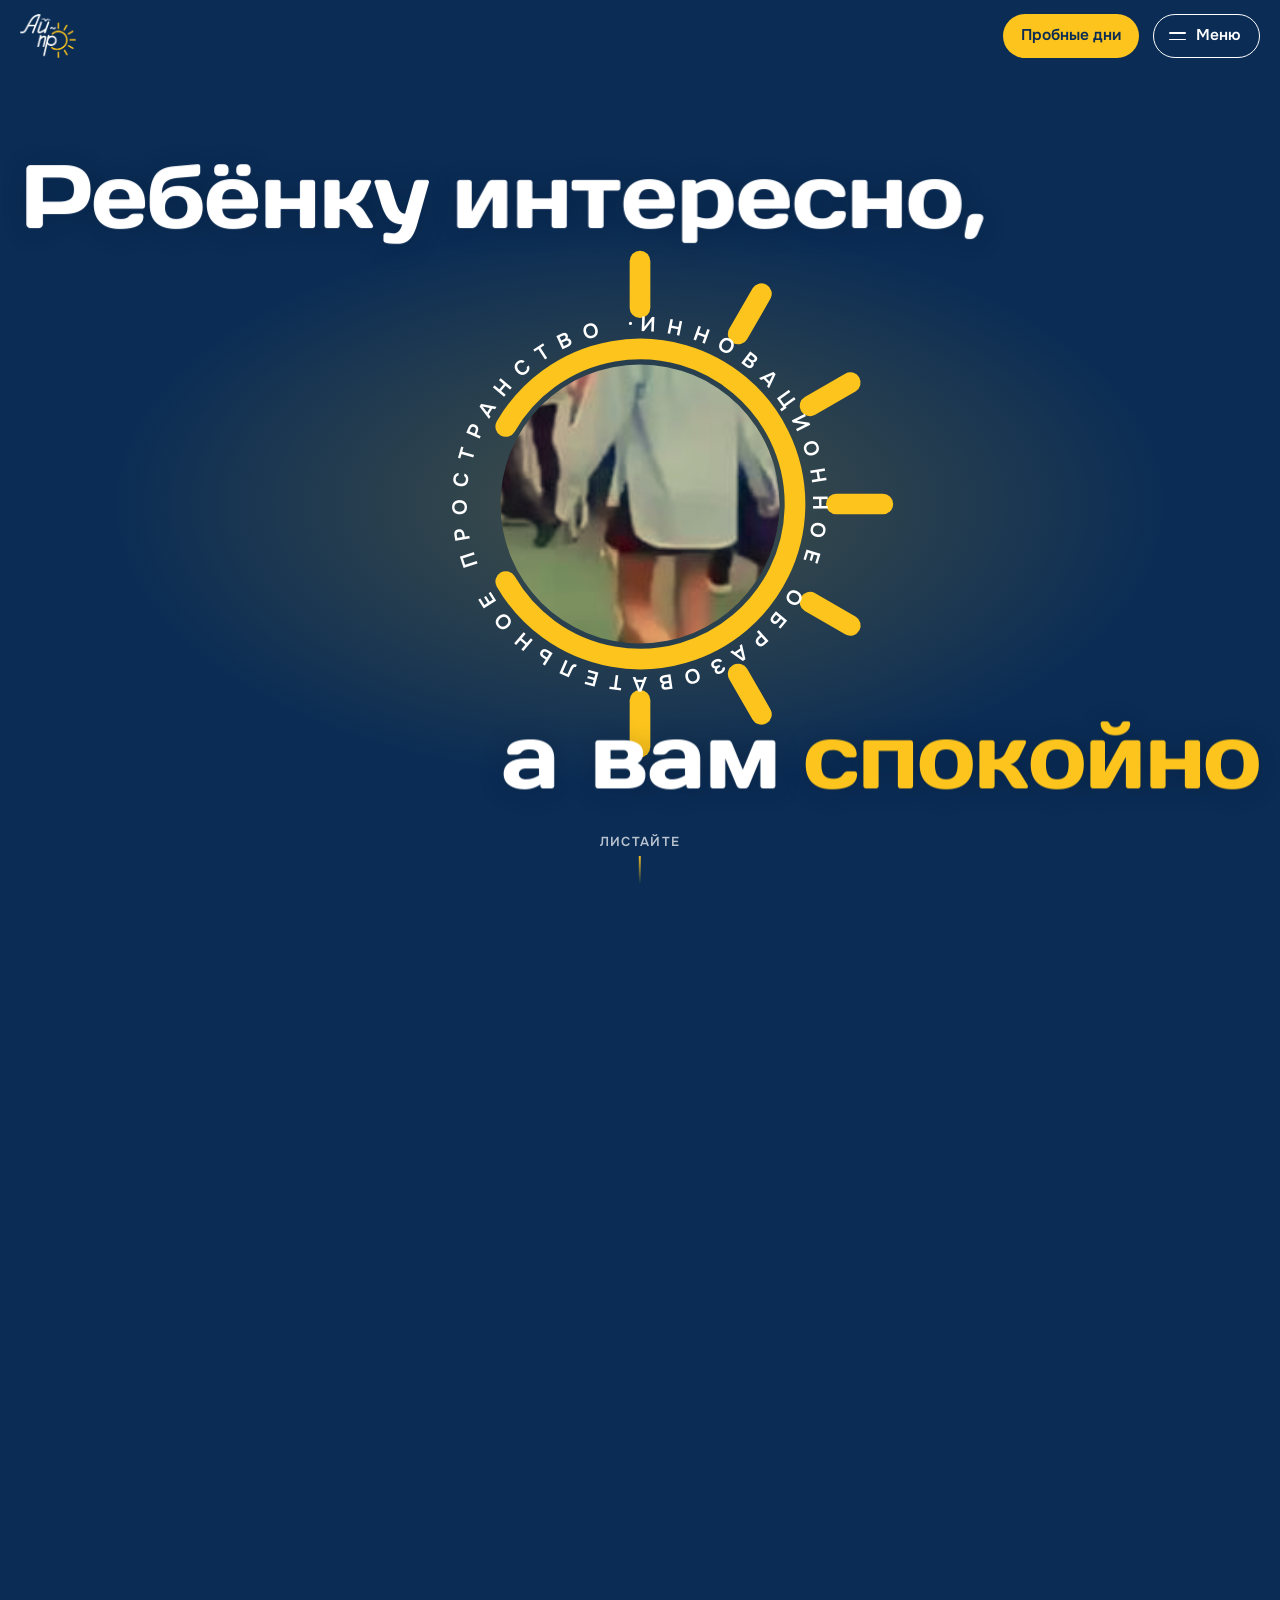
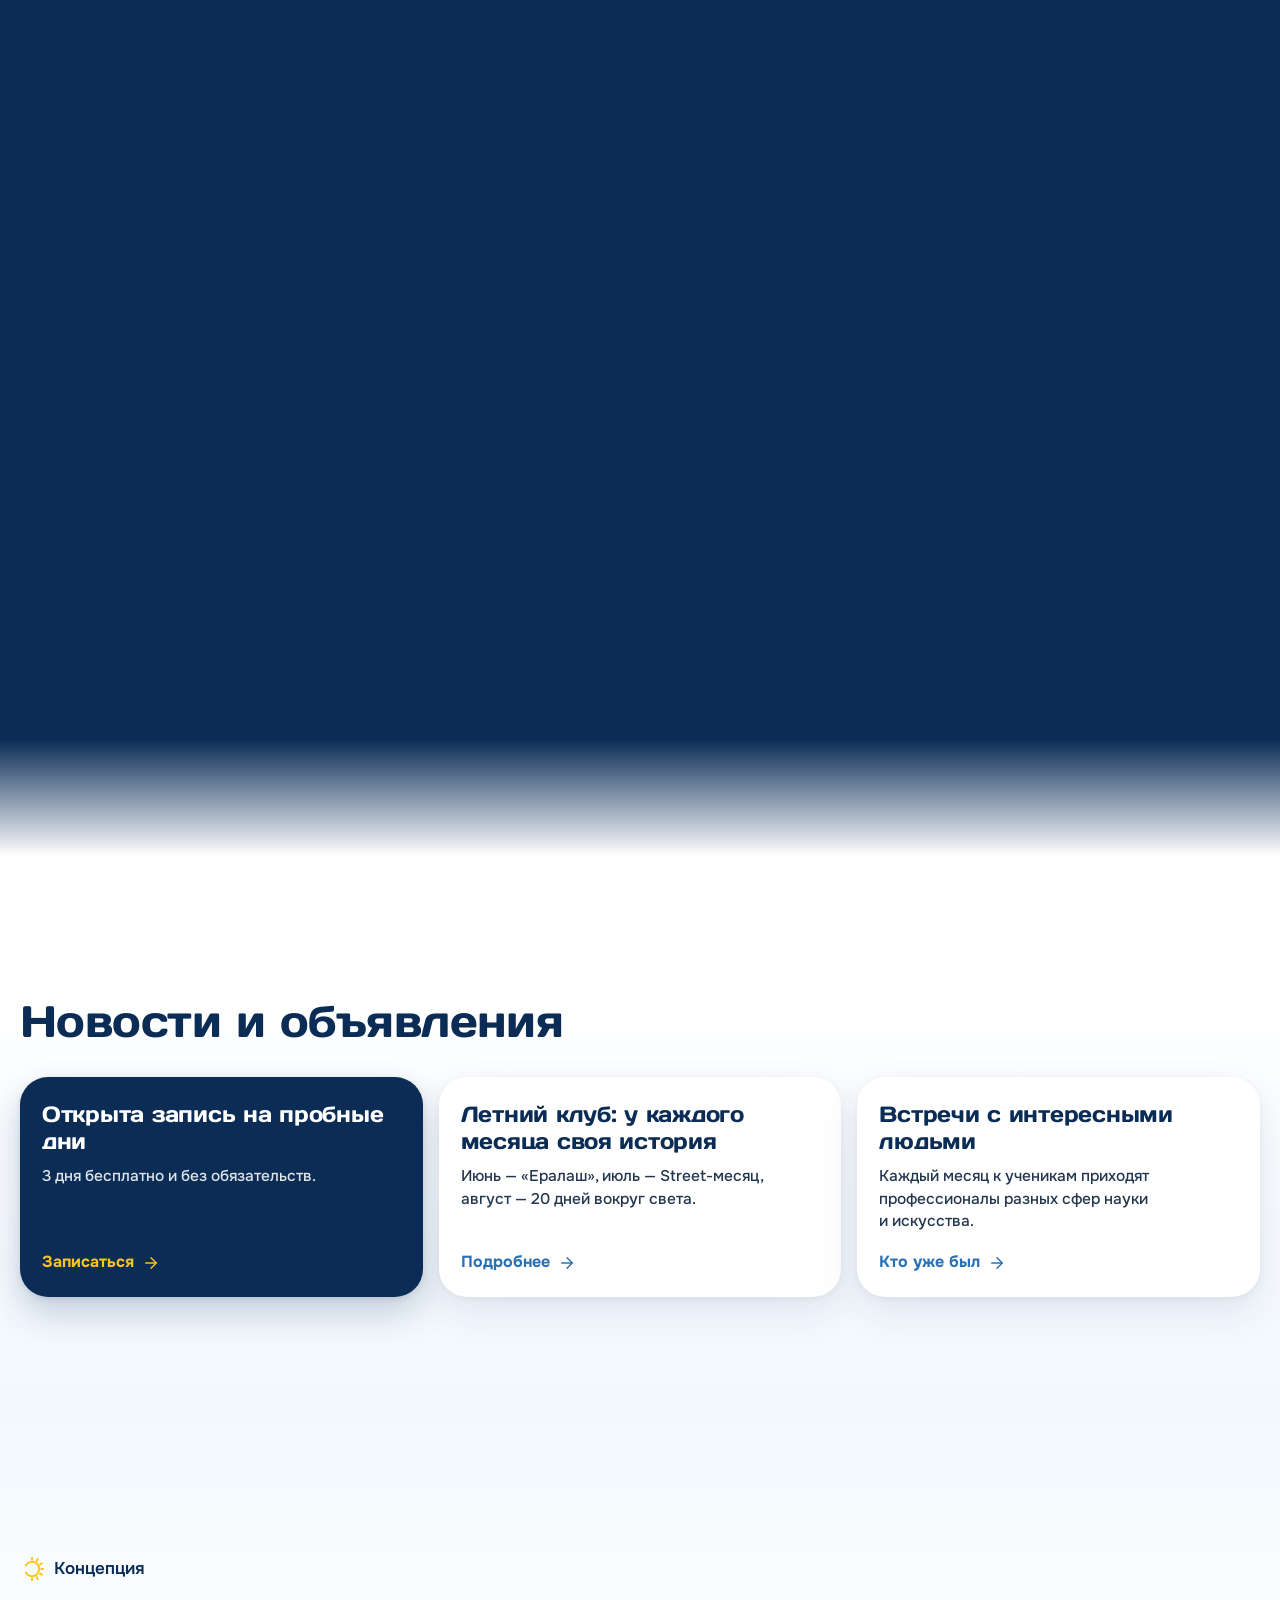
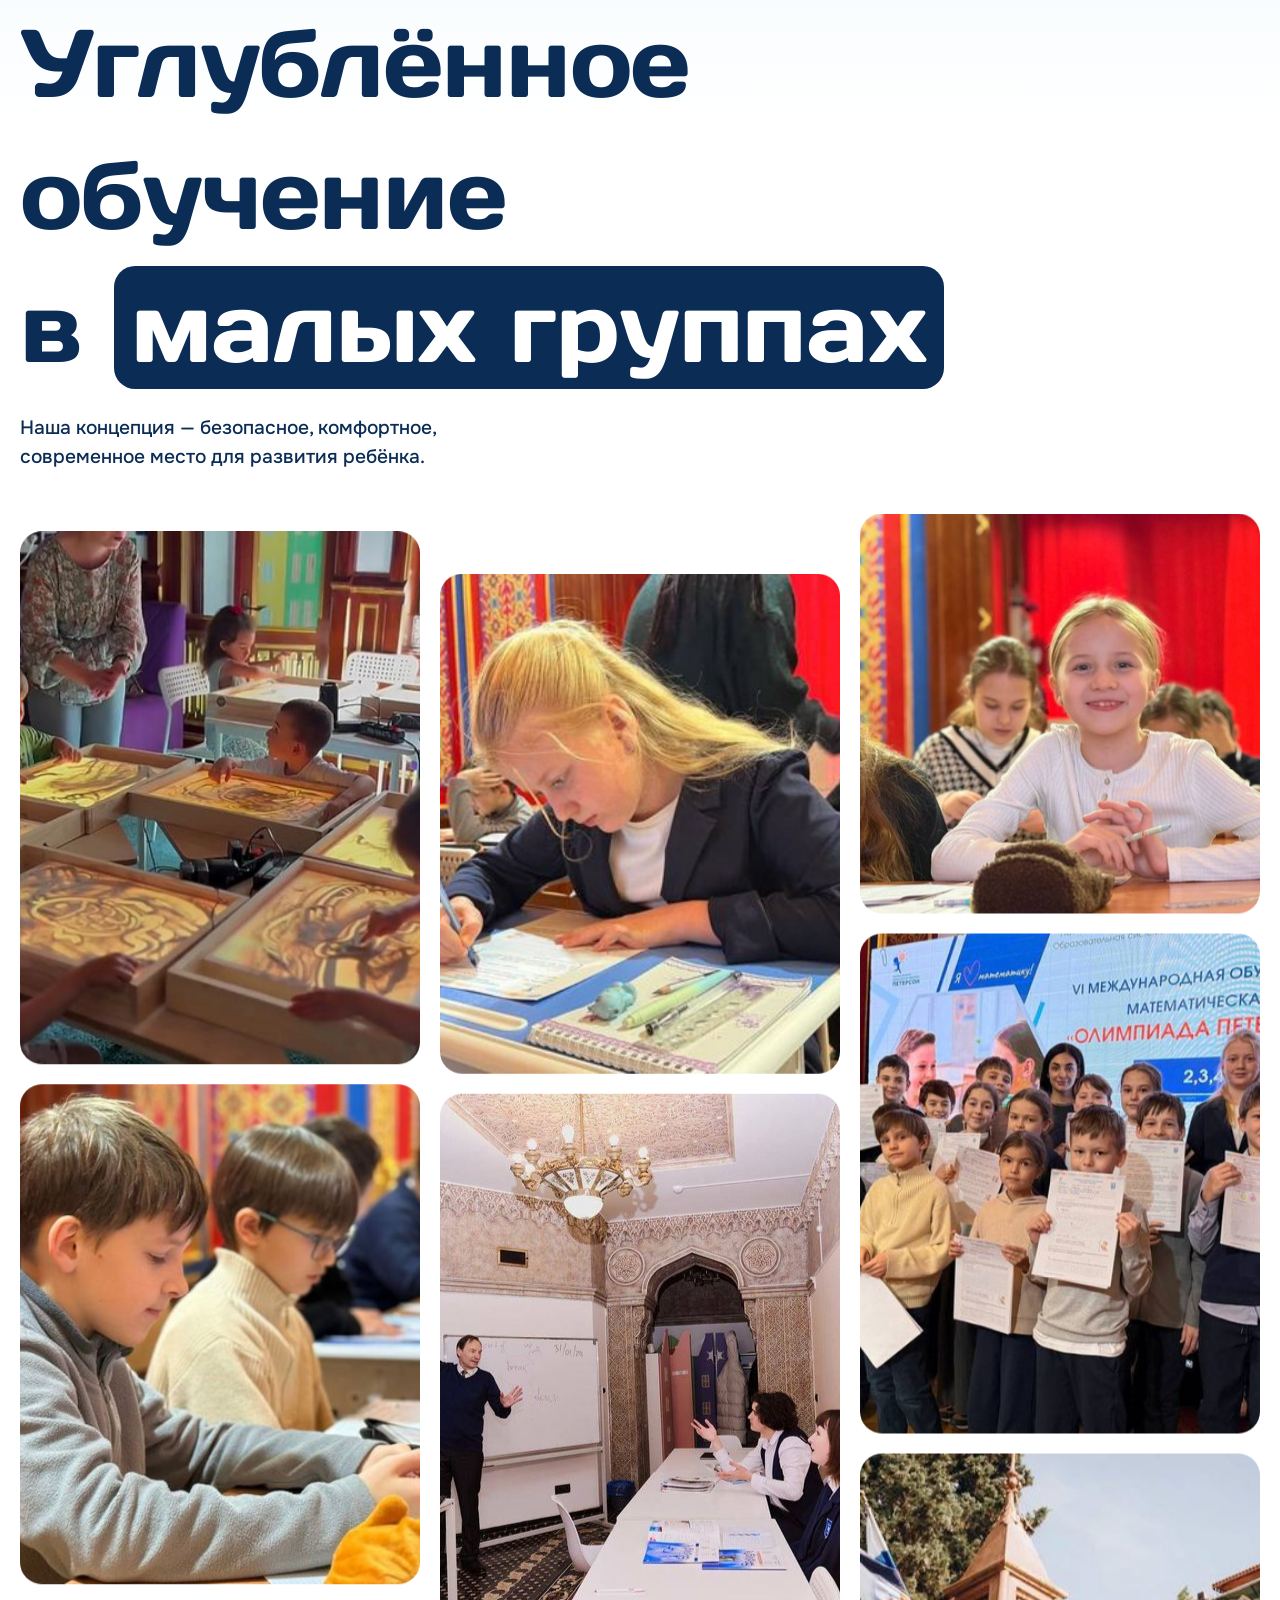
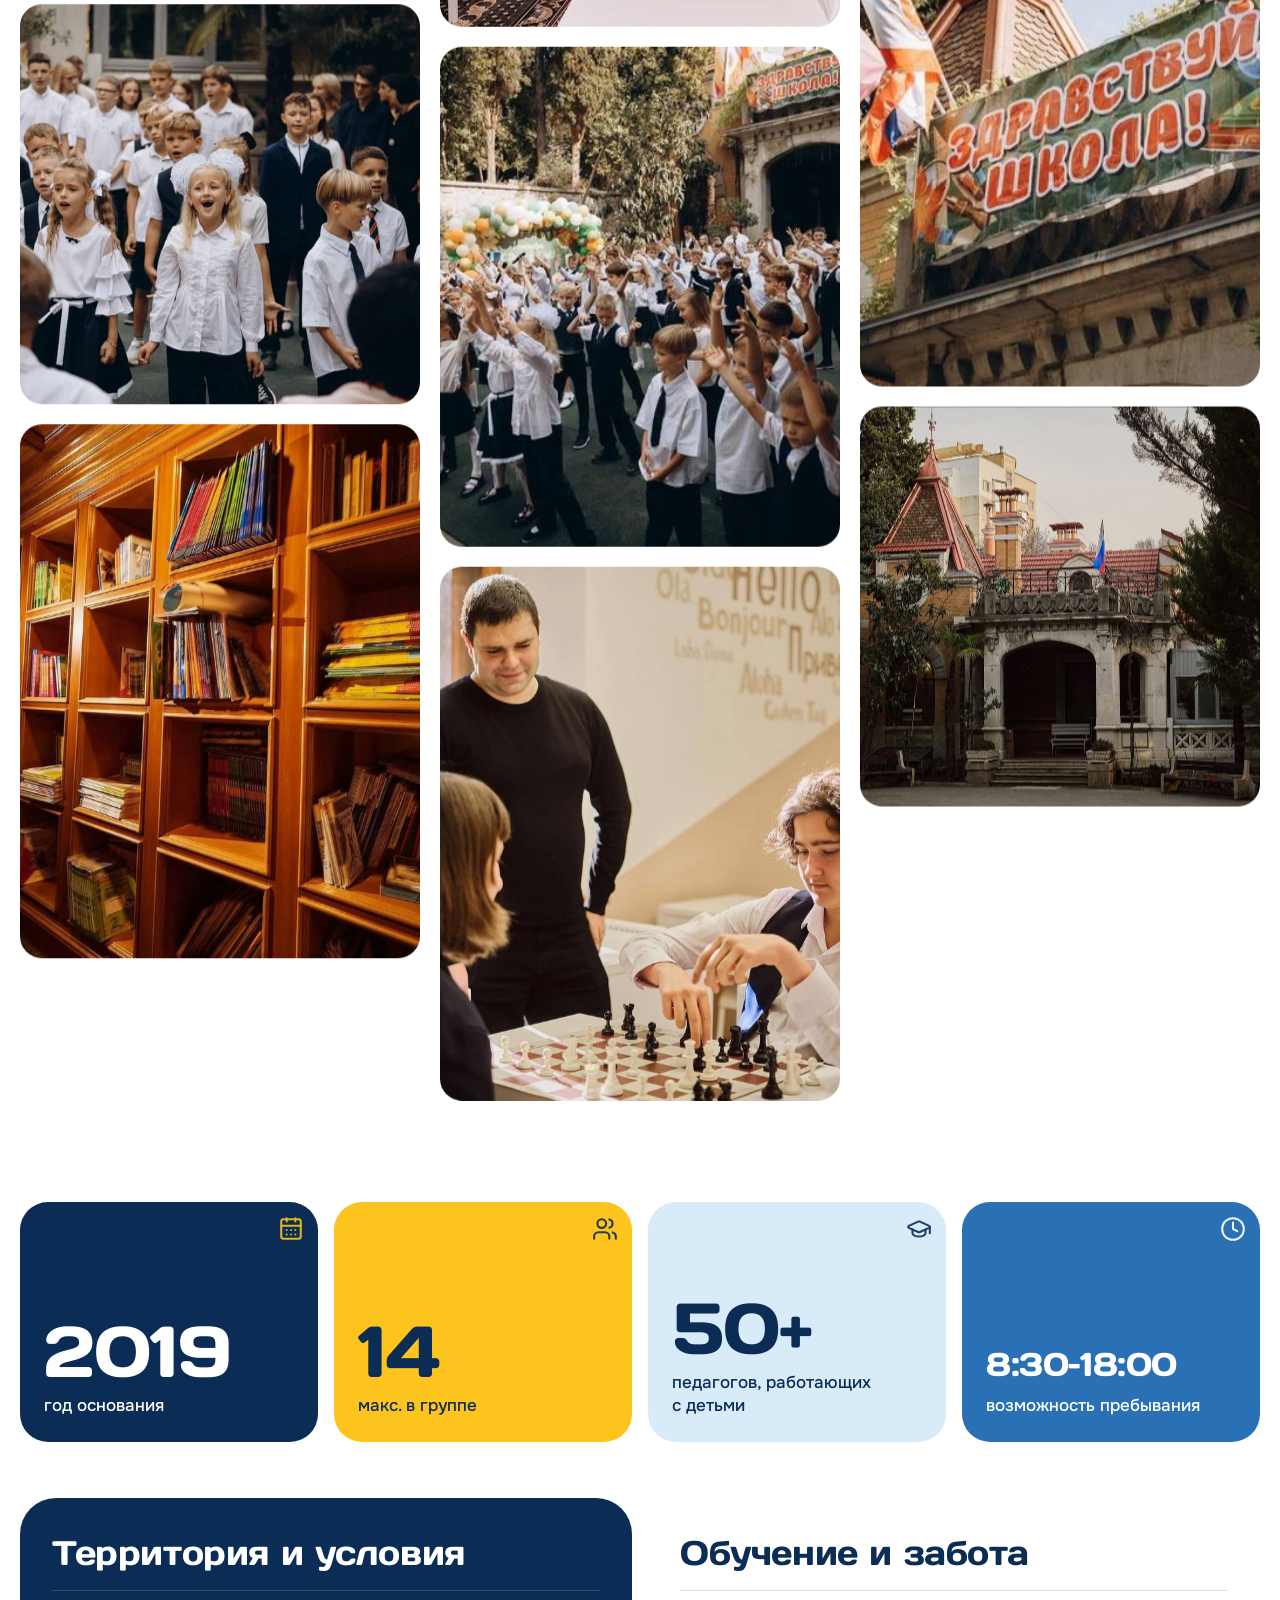
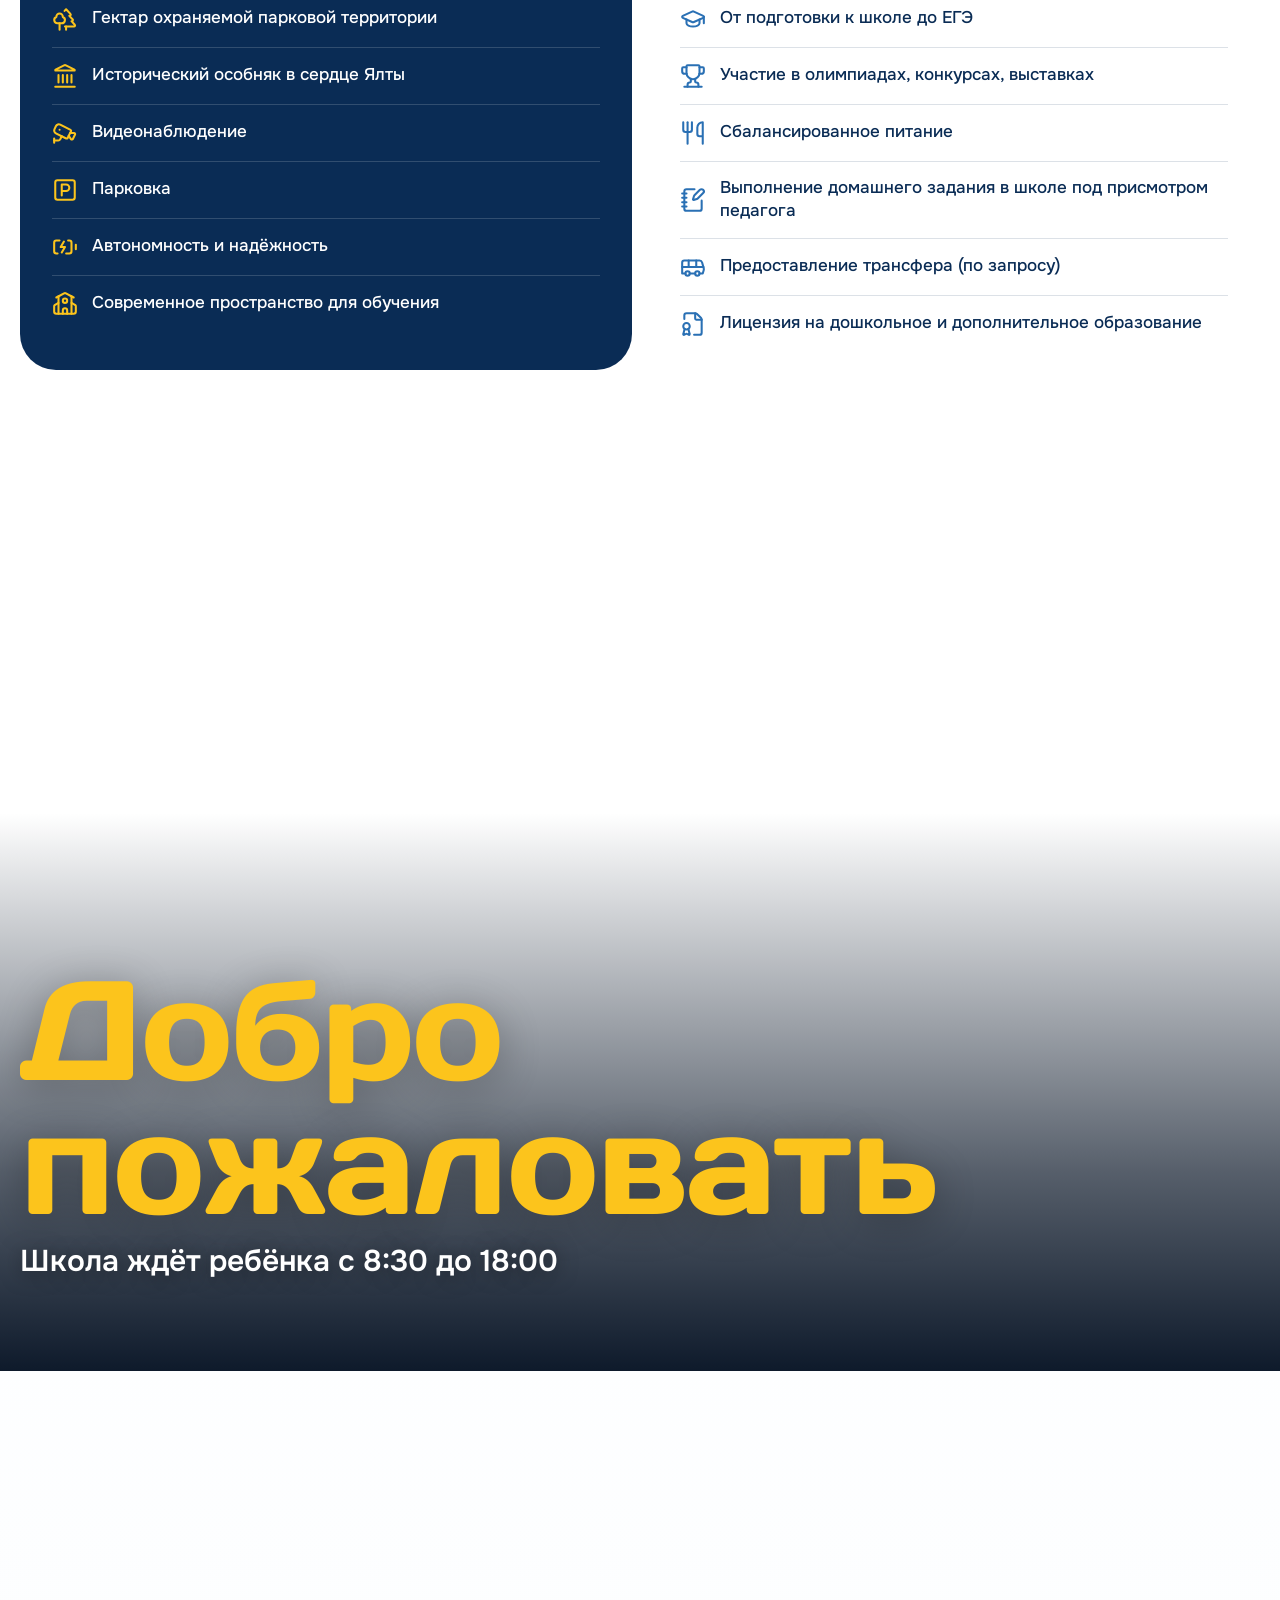
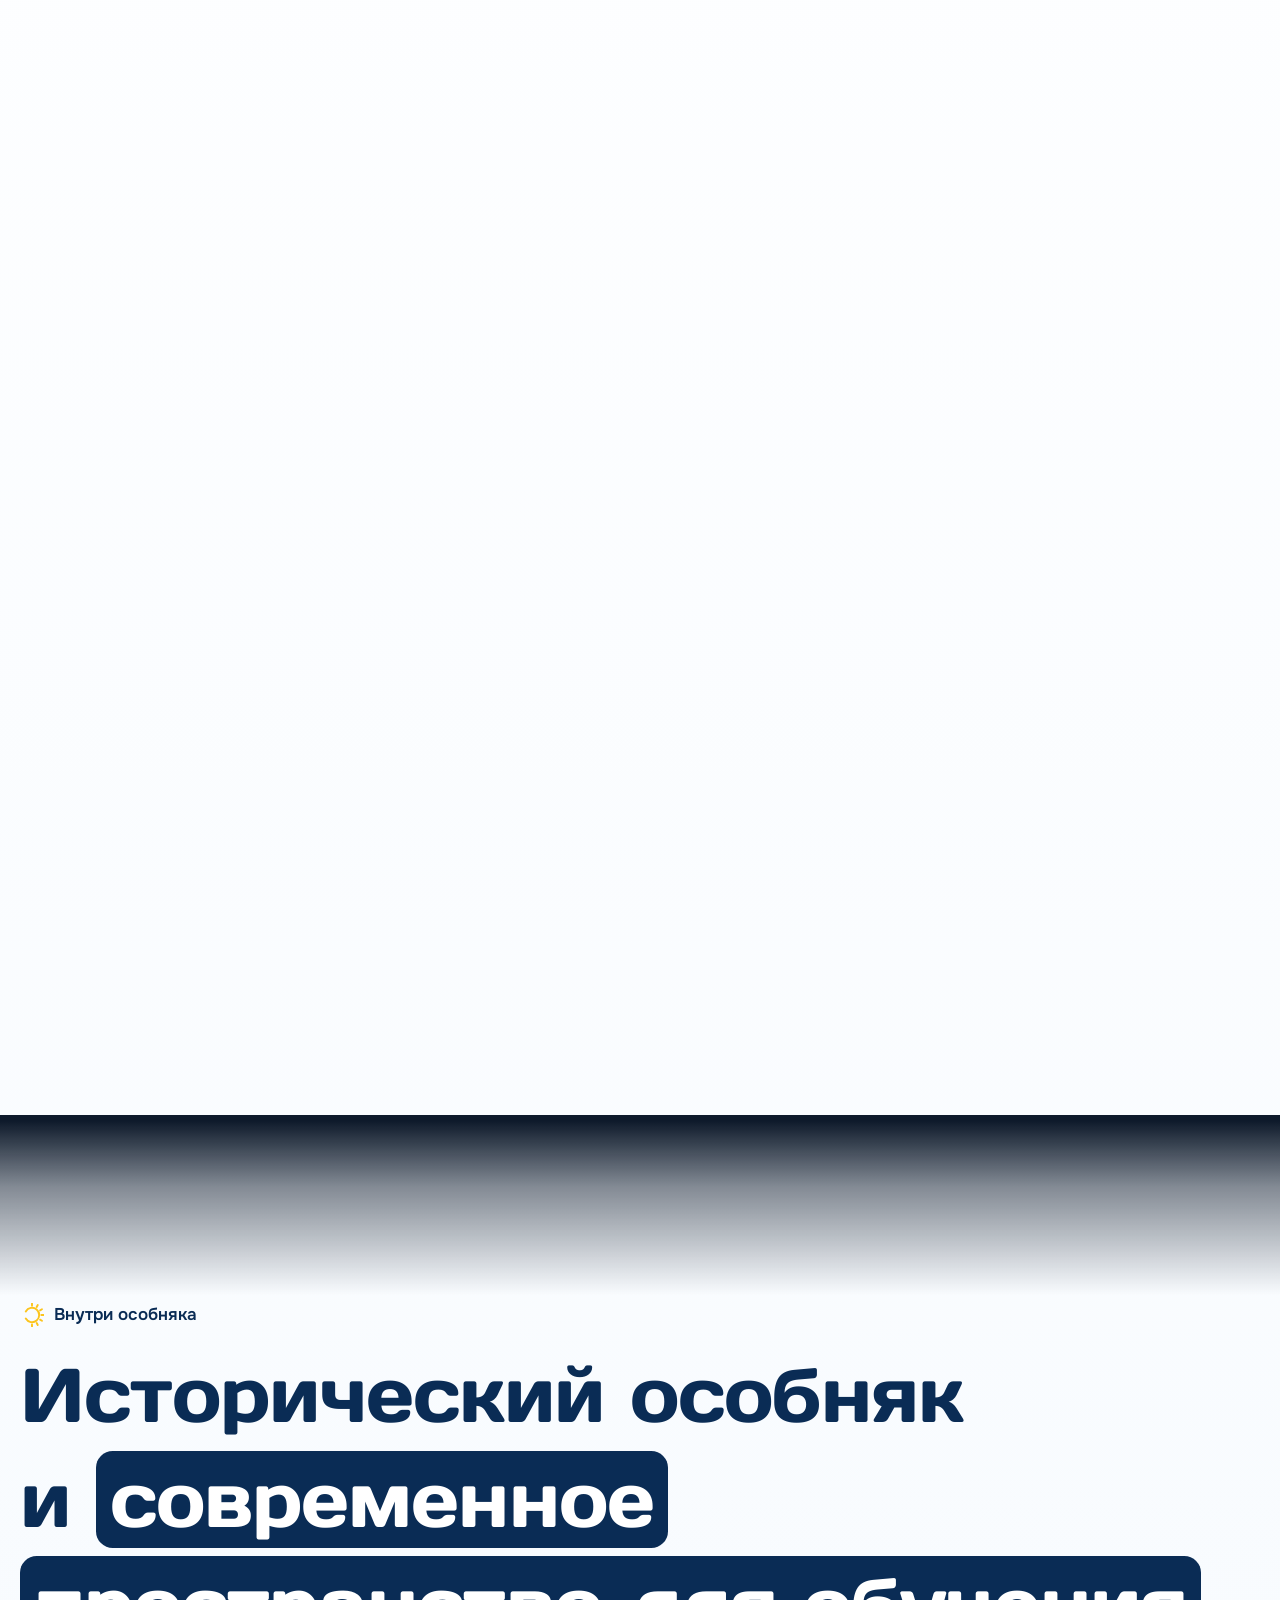
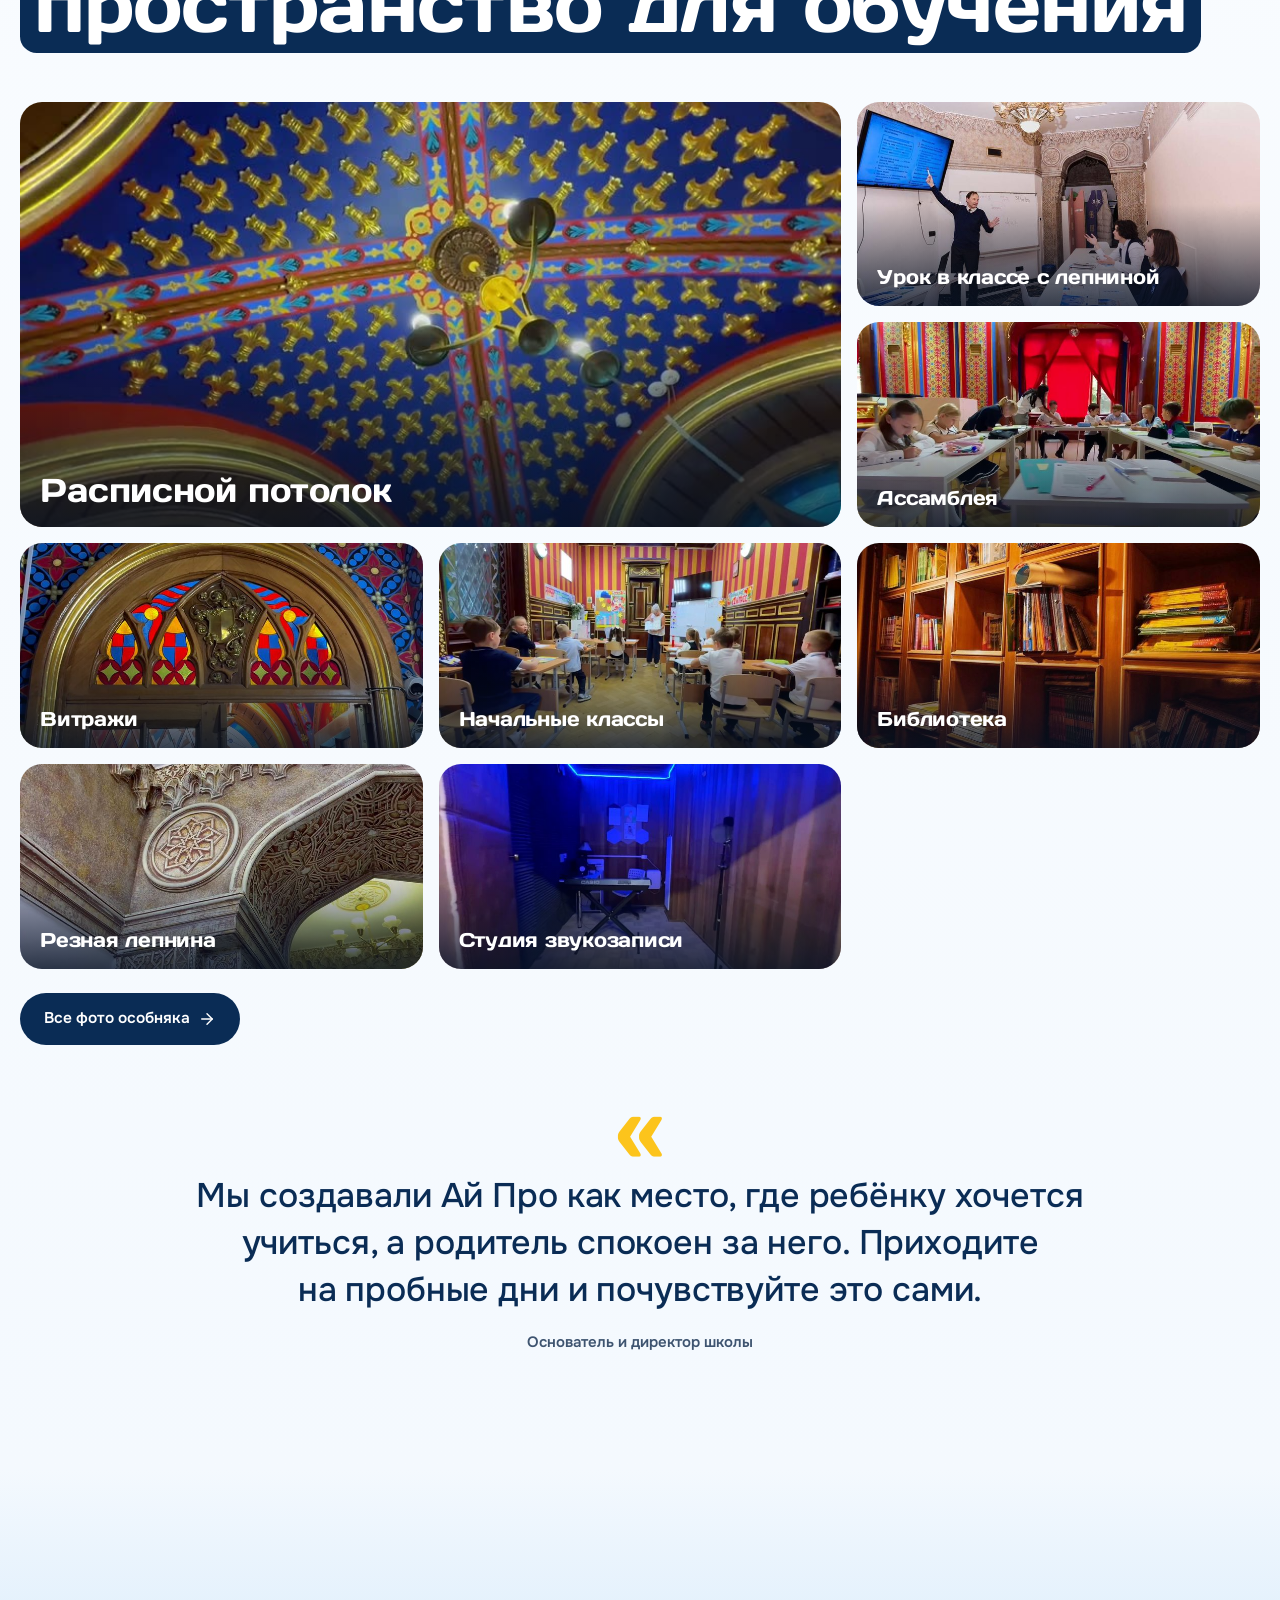
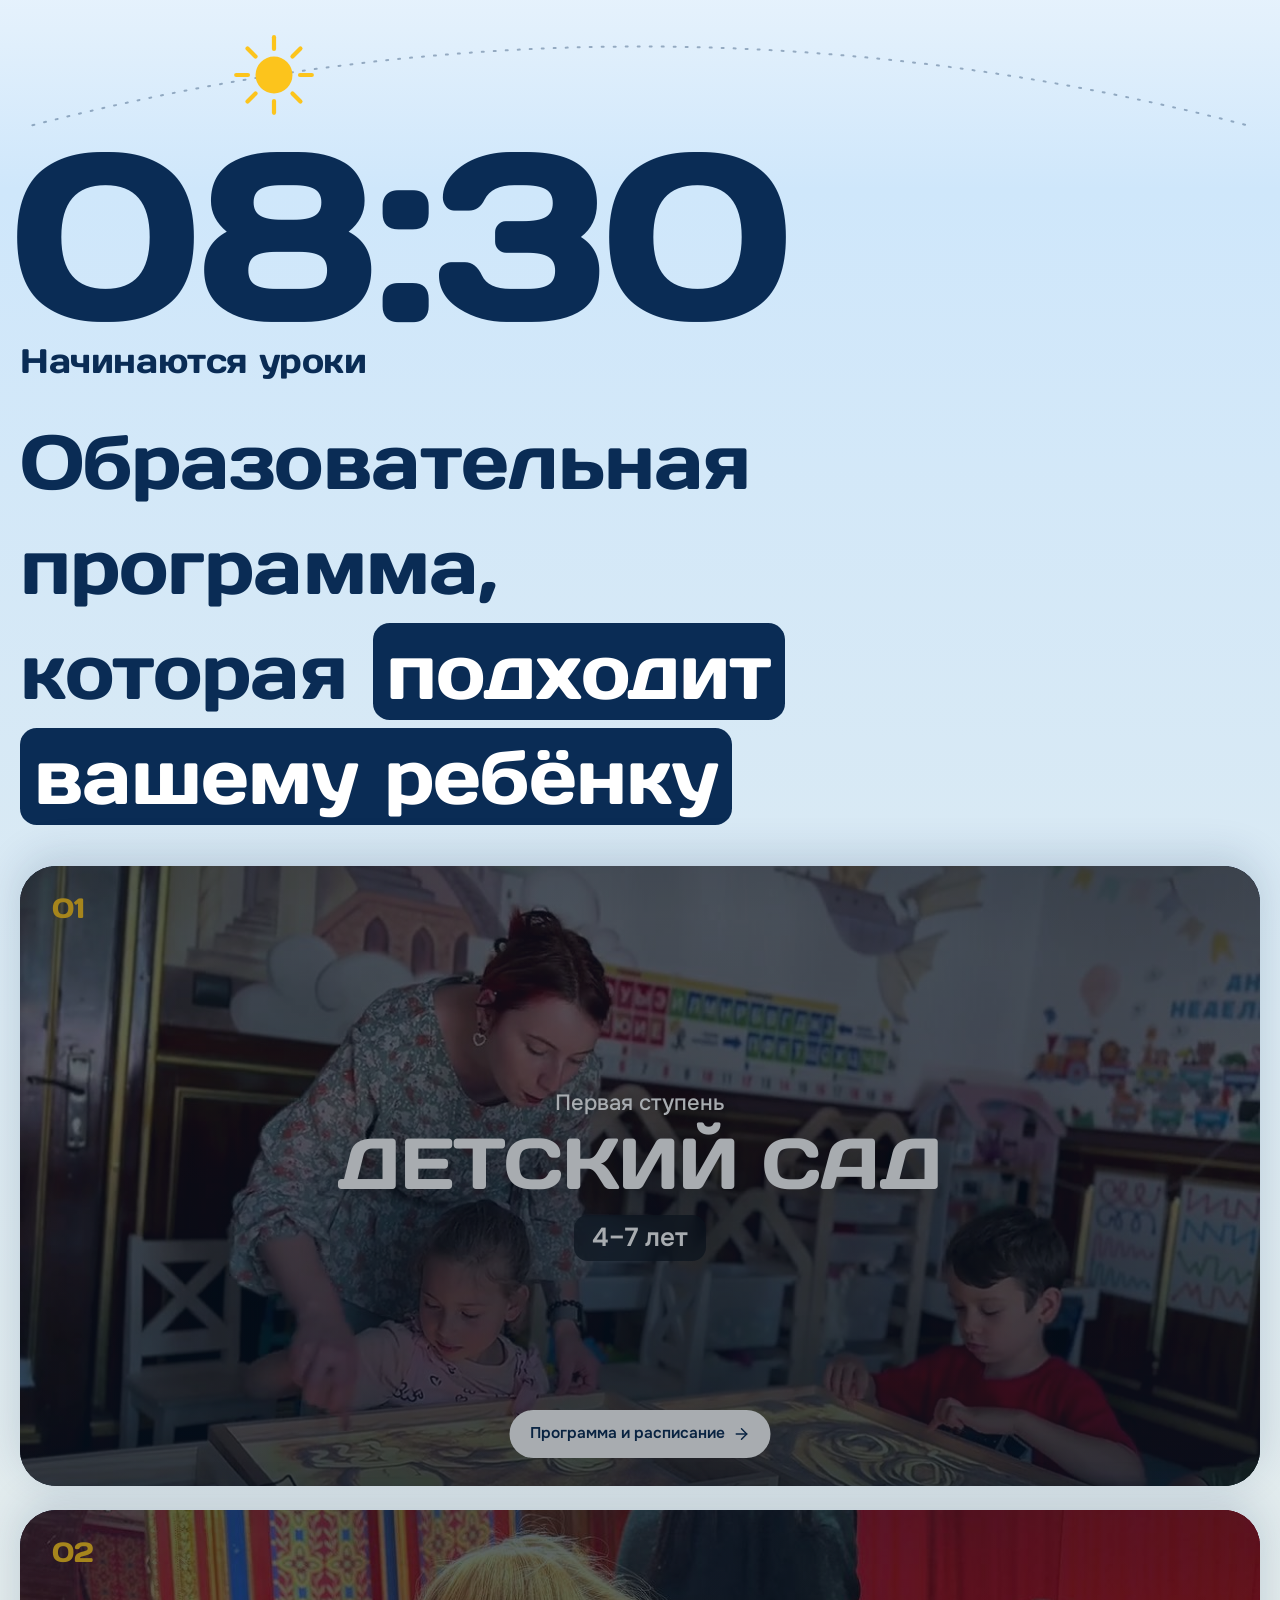
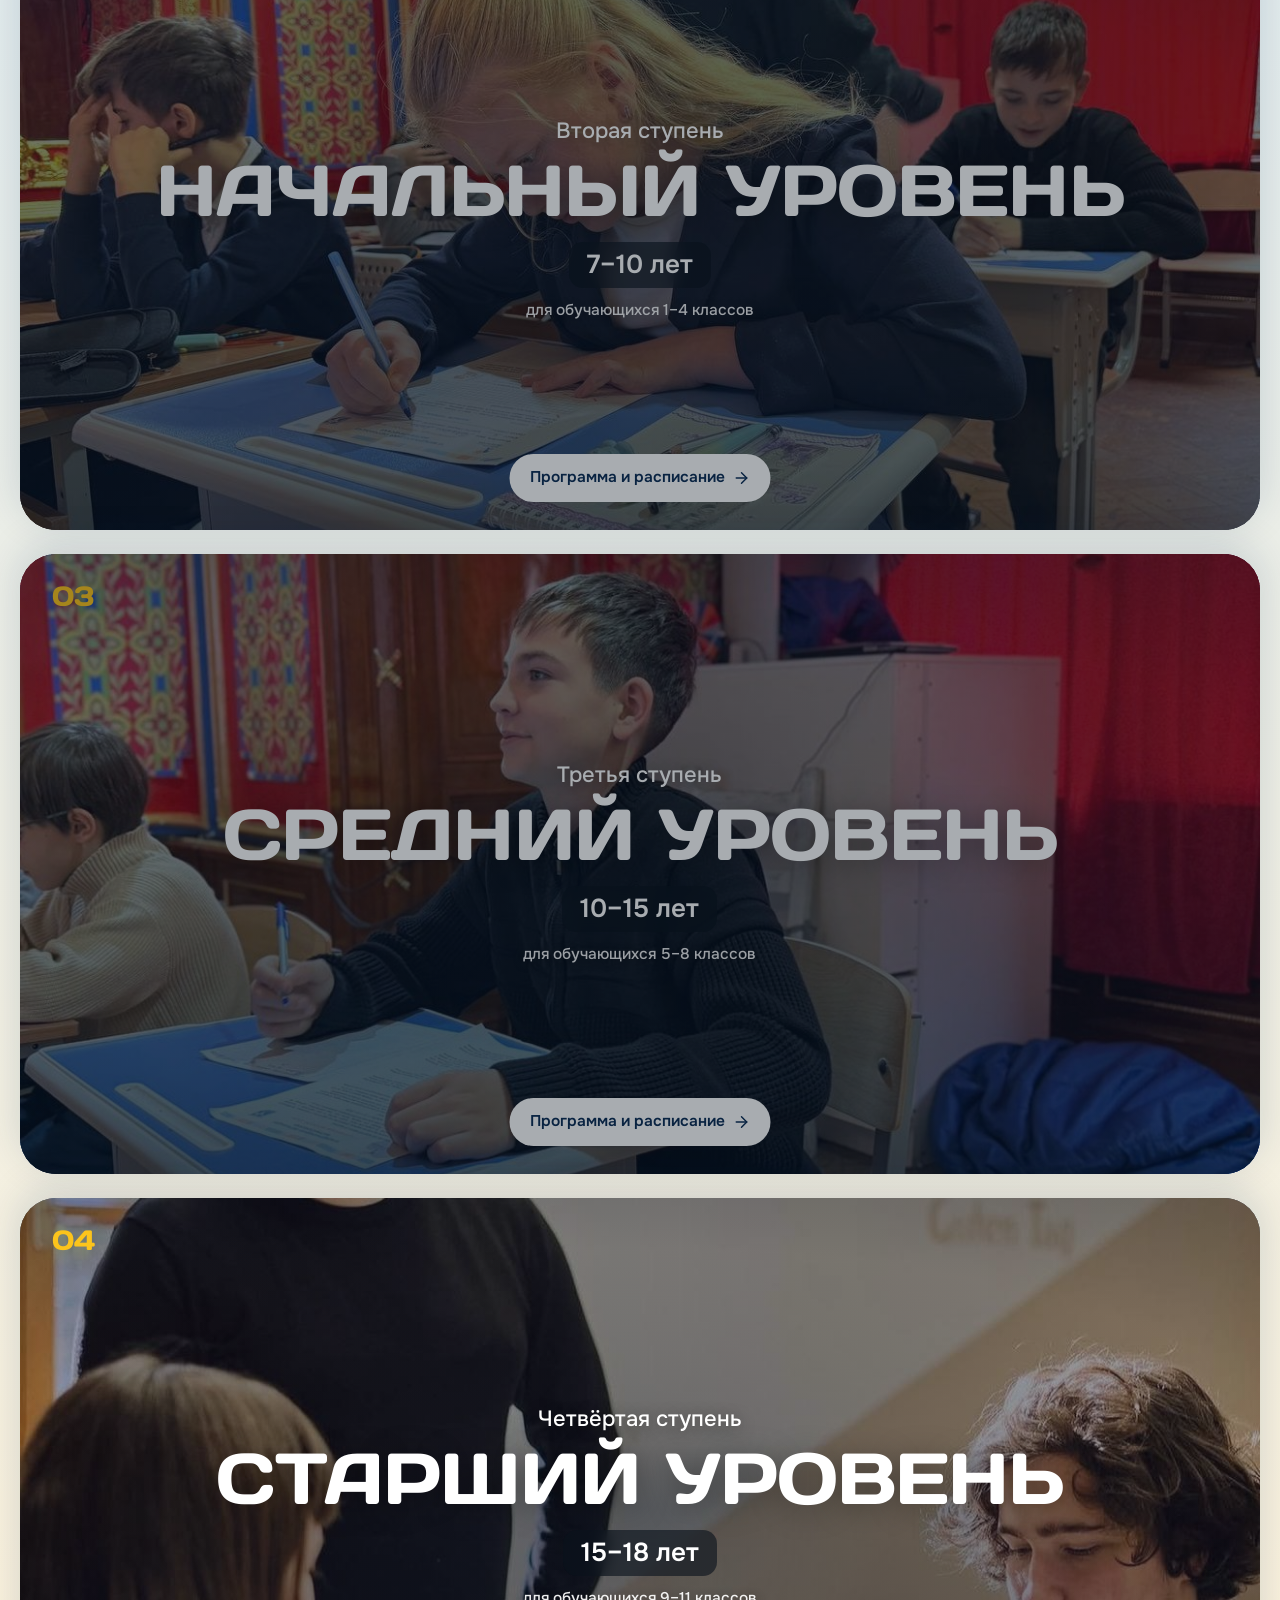
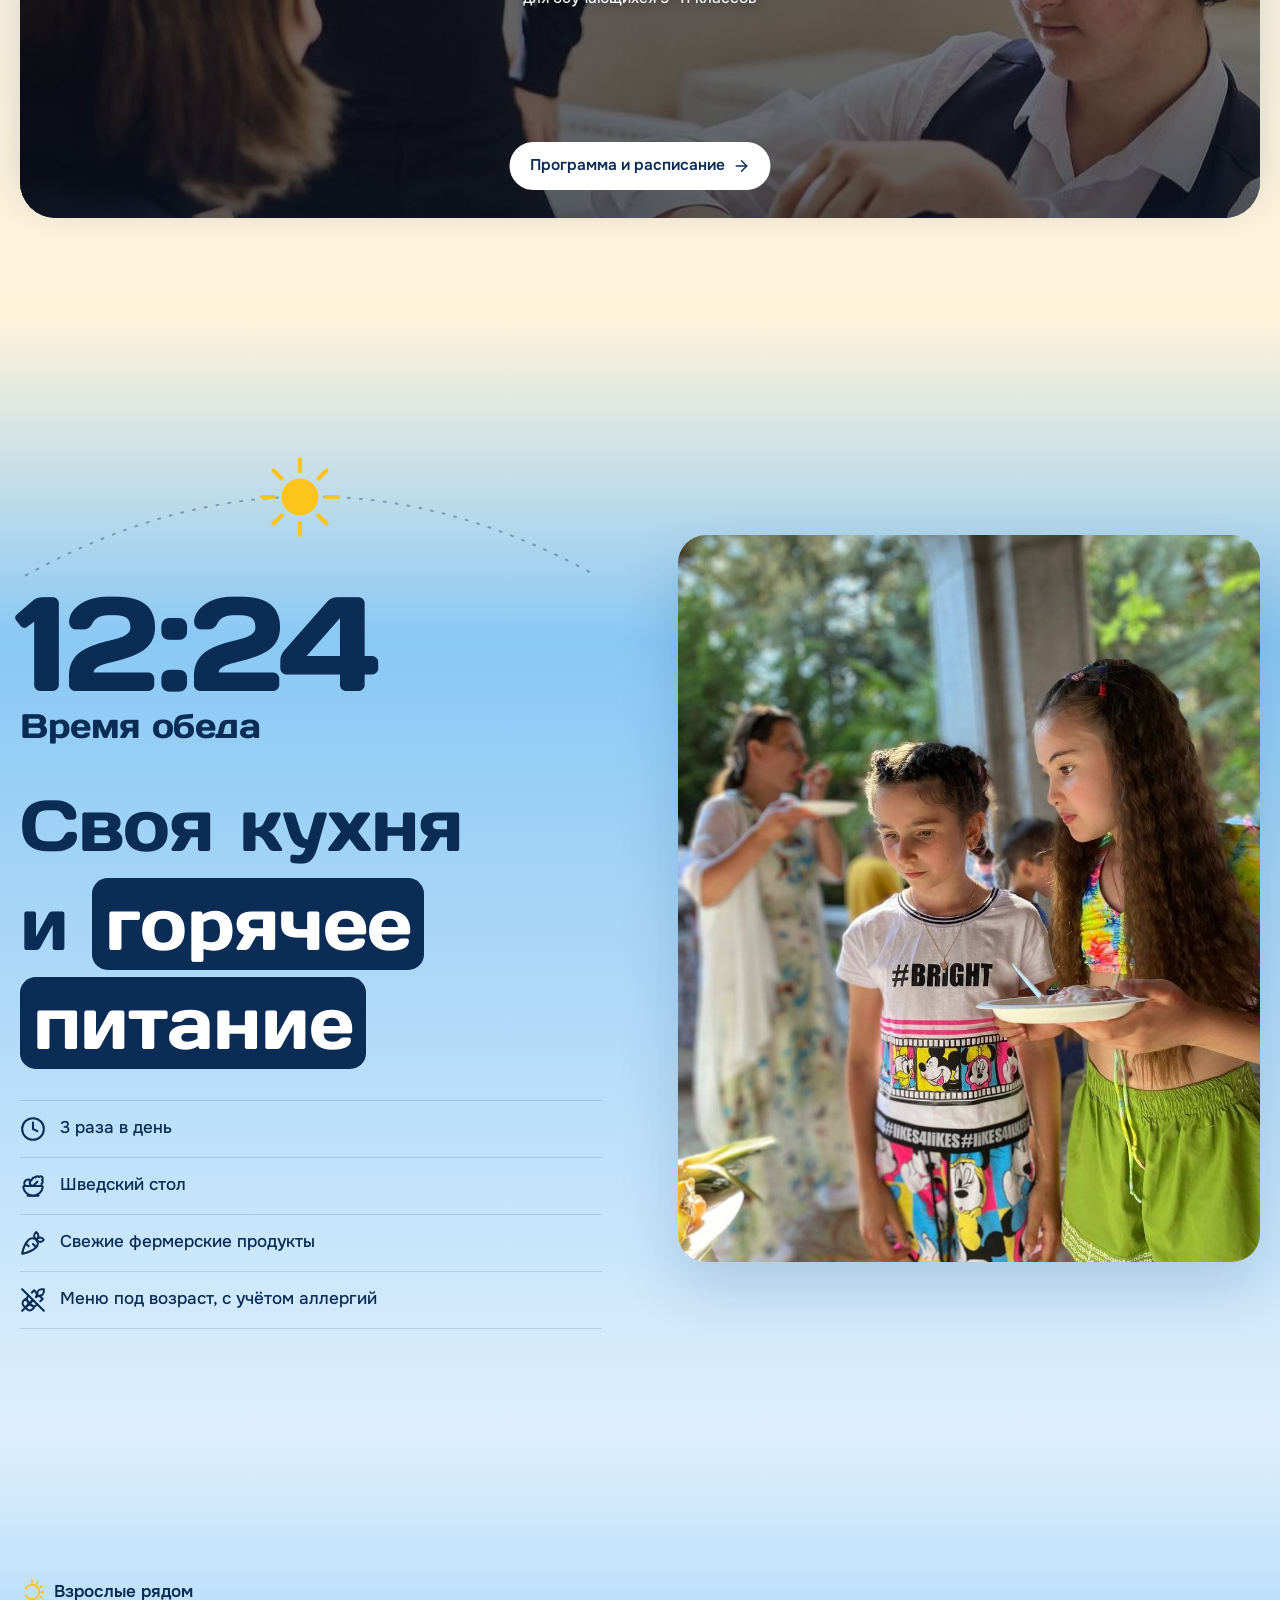
==== commit bdbd5019: "Версия A: карточки программ ложатся ровно, мелкий текст крупнее - Карточки программ прилипают на одн" ====
--- a/index.html
+++ b/index.html
@@ -17,7 +17,7 @@
 <link rel="preconnect" href="https://fonts.googleapis.com">
 <link rel="preconnect" href="https://fonts.gstatic.com" crossorigin>
 <link rel="stylesheet" href="https://fonts.googleapis.com/css2?family=Days+One&family=Onest:wght@400;500;600;700&display=swap">
-<link rel="stylesheet" href="assets/css/site.css?v=f86df7d1">
+<link rel="stylesheet" href="assets/css/site.css?v=eb2b4025">
 <script>document.documentElement.classList.add('js');try{if(localStorage.getItem('ipro-a11y')==='1')document.documentElement.classList.add('a11y')}catch(e){}</script>
 </head>
 <body>
--- a/assets/css/site.css
+++ b/assets/css/site.css
@@ -243,7 +243,7 @@
 
 /* ---------- программы: карточки ступеней складываются в стопку ---------- */
 .stack{display:grid;gap:16px;margin-top:36px}
-.lvl{position:sticky;top:calc(78px + env(safe-area-inset-top,0px) + var(--i) * 14px);display:grid;place-items:center;min-height:min(74svh,640px);padding:24px;border-radius:var(--r-xl);text-decoration:none;color:#fff;background:var(--navy);box-shadow:0 -10px 40px rgba(10,44,85,.16);overflow:hidden;isolation:isolate;transform:scale(calc(1 - var(--q,0) * .05));transform-origin:50% 0}
+.lvl{position:sticky;top:calc(78px + env(safe-area-inset-top,0px));display:grid;place-items:center;min-height:min(74svh,640px);padding:24px;border-radius:var(--r-xl);text-decoration:none;color:#fff;background:var(--navy);box-shadow:0 -10px 40px rgba(10,44,85,.16);overflow:hidden;isolation:isolate;}
 .lvl__bg{position:absolute;inset:0;z-index:-2;width:100%;height:100%;object-fit:cover;transition:transform .8s var(--ease)}
 .lvl:hover .lvl__bg{transform:scale(1.04)}
 .lvl::before{content:"";position:absolute;inset:0;z-index:-1;background:radial-gradient(80% 60% at 50% 50%,rgba(6,18,36,.5),rgba(6,18,36,.2) 70%),linear-gradient(180deg,rgba(6,18,36,.35),rgba(6,18,36,.15) 40%,rgba(6,18,36,.55))}
@@ -635,7 +635,7 @@
   .director{margin-inline:auto;text-align:center}
   .director blockquote::before{left:50%;translate:-50% 0}
   .stack{gap:24px}
-  .lvl{min-height:min(72svh,620px);top:calc(96px + var(--i) * 18px)}
+  .lvl{min-height:min(72svh,620px);top:96px}
   .lvl__c{max-width:none}
   .lvl__t{font-size:clamp(48px,5.6vw,84px)}
   .lvl__n{left:32px;top:28px;font-size:28px}
@@ -702,6 +702,18 @@
 html:not(.js) .hd{background:rgba(10,44,85,.94)}
 html:not(.js) .hd__menu,html:not(.js) .ask{display:none}
 
+/* ---------- мелкий текст: не меньше 14–15 px, подписи без капса и разрядки ---------- */
+.price__lbl,.pm__lvl,.label,.field > span,.kv--org dt,.ep__k{font:600 14px/1.3 var(--text);text-transform:none;letter-spacing:0}
+.hero__hint{font-size:13px;letter-spacing:.1em}
+.sb{font-size:11px}
+.alb__cap small,.news__meta,.review figcaption span,.doclink small,.drawer__phone small,.drawer__addr small,.bl li small,.person figcaption span,.album__sub,.sent p{font-size:15px}
+.tag,.note,.route__pt,.pinb span,.rating__go,.album__tabs button{font-size:14.5px}
+.field__err,.helper__foot,.guest__what,.form__note,.foot__maplink,.foot__bottom,.foot__bottom a,.foot__bottom button,.a11y-toggle,.pm__toc a,.helper__qs button,.socials a,.msgr{font-size:15px}
+.ep p,.guest p,.news__card p,.lvl__a,.dirc__cap > span:not(.more),.area,.pill,.hd__lbl,.more{font-size:15.5px}
+.kv--org dd,.docs__list li{font-size:16px}
+.pn small,.pm__bar,.drawer__cta small{font-size:14.5px}
+.pm__bar b,.drawer__cta b{font-size:16px}
+
 /* ---------- версия для слабовидящих ---------- */
 html.a11y{font-size:112.5%;scroll-behavior:auto}
 html.a11y body{font-size:19px;line-height:1.6;color:#000;background:#fff}
